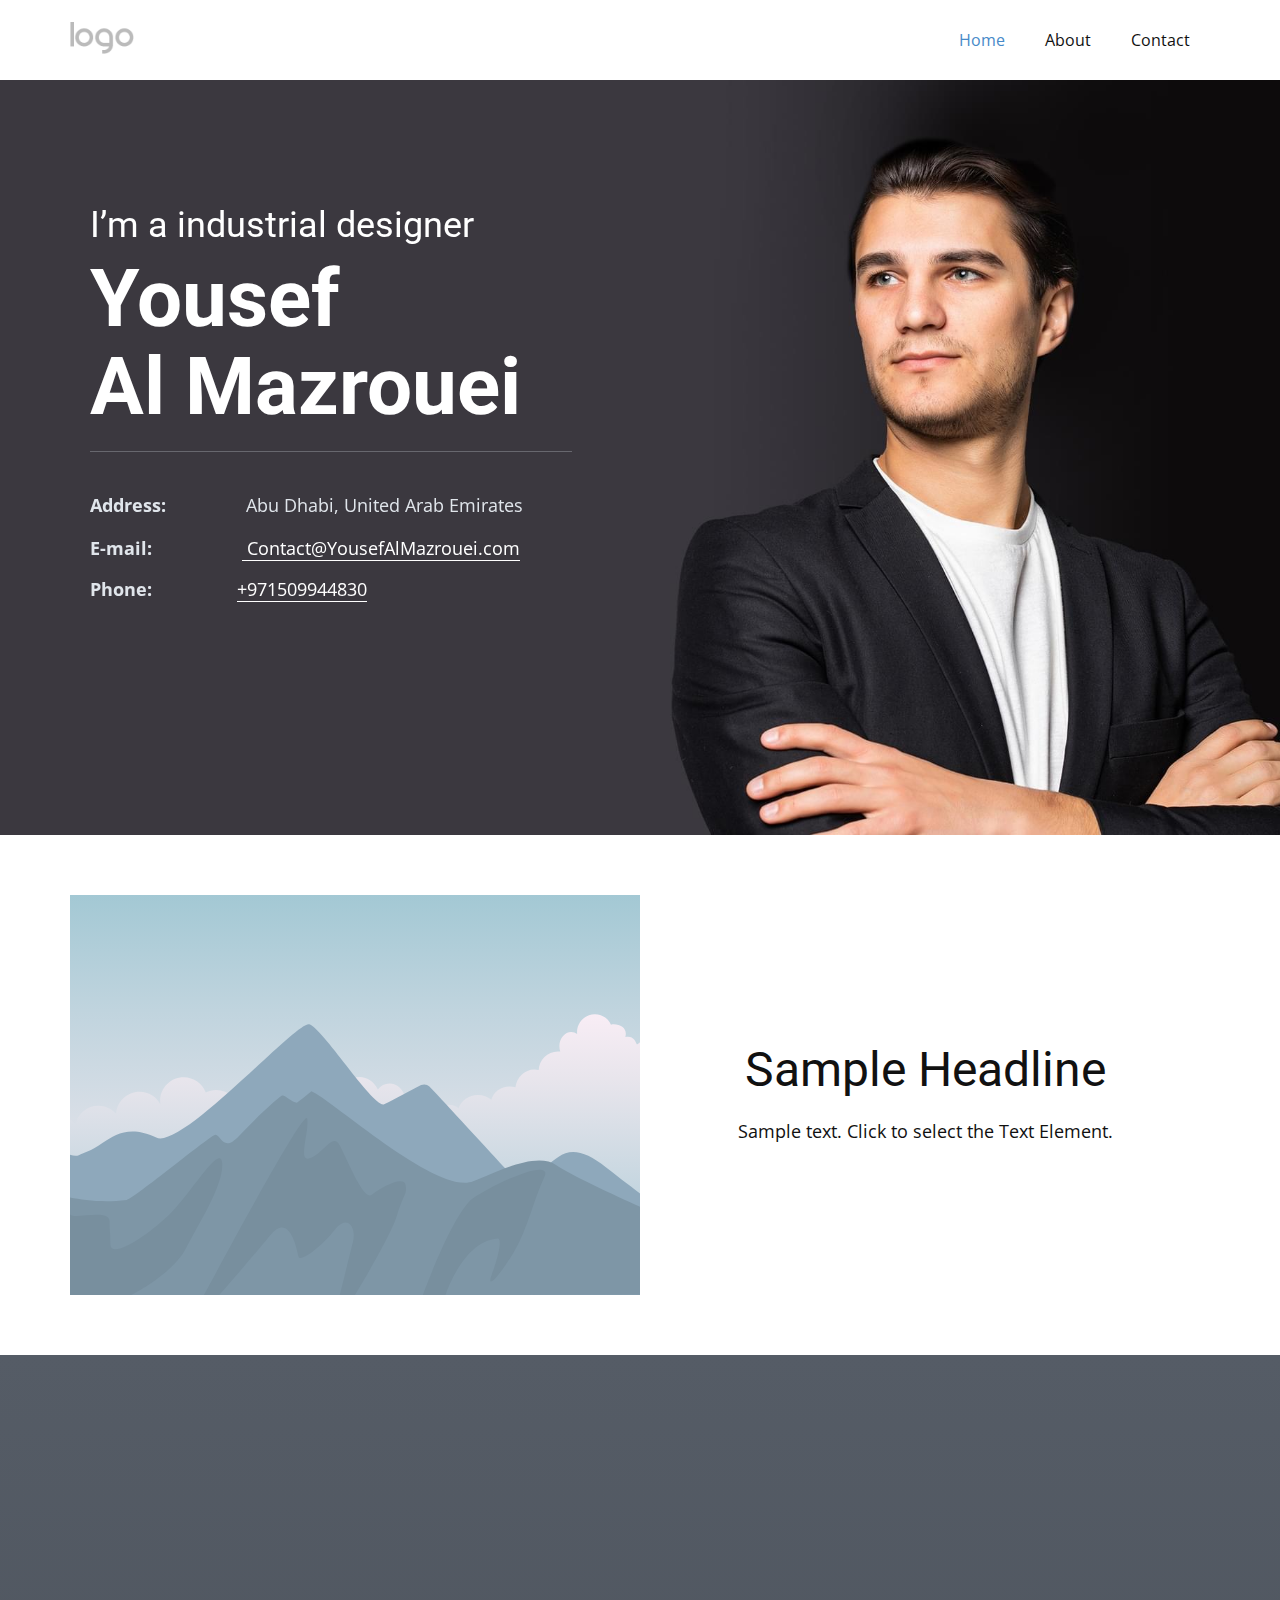
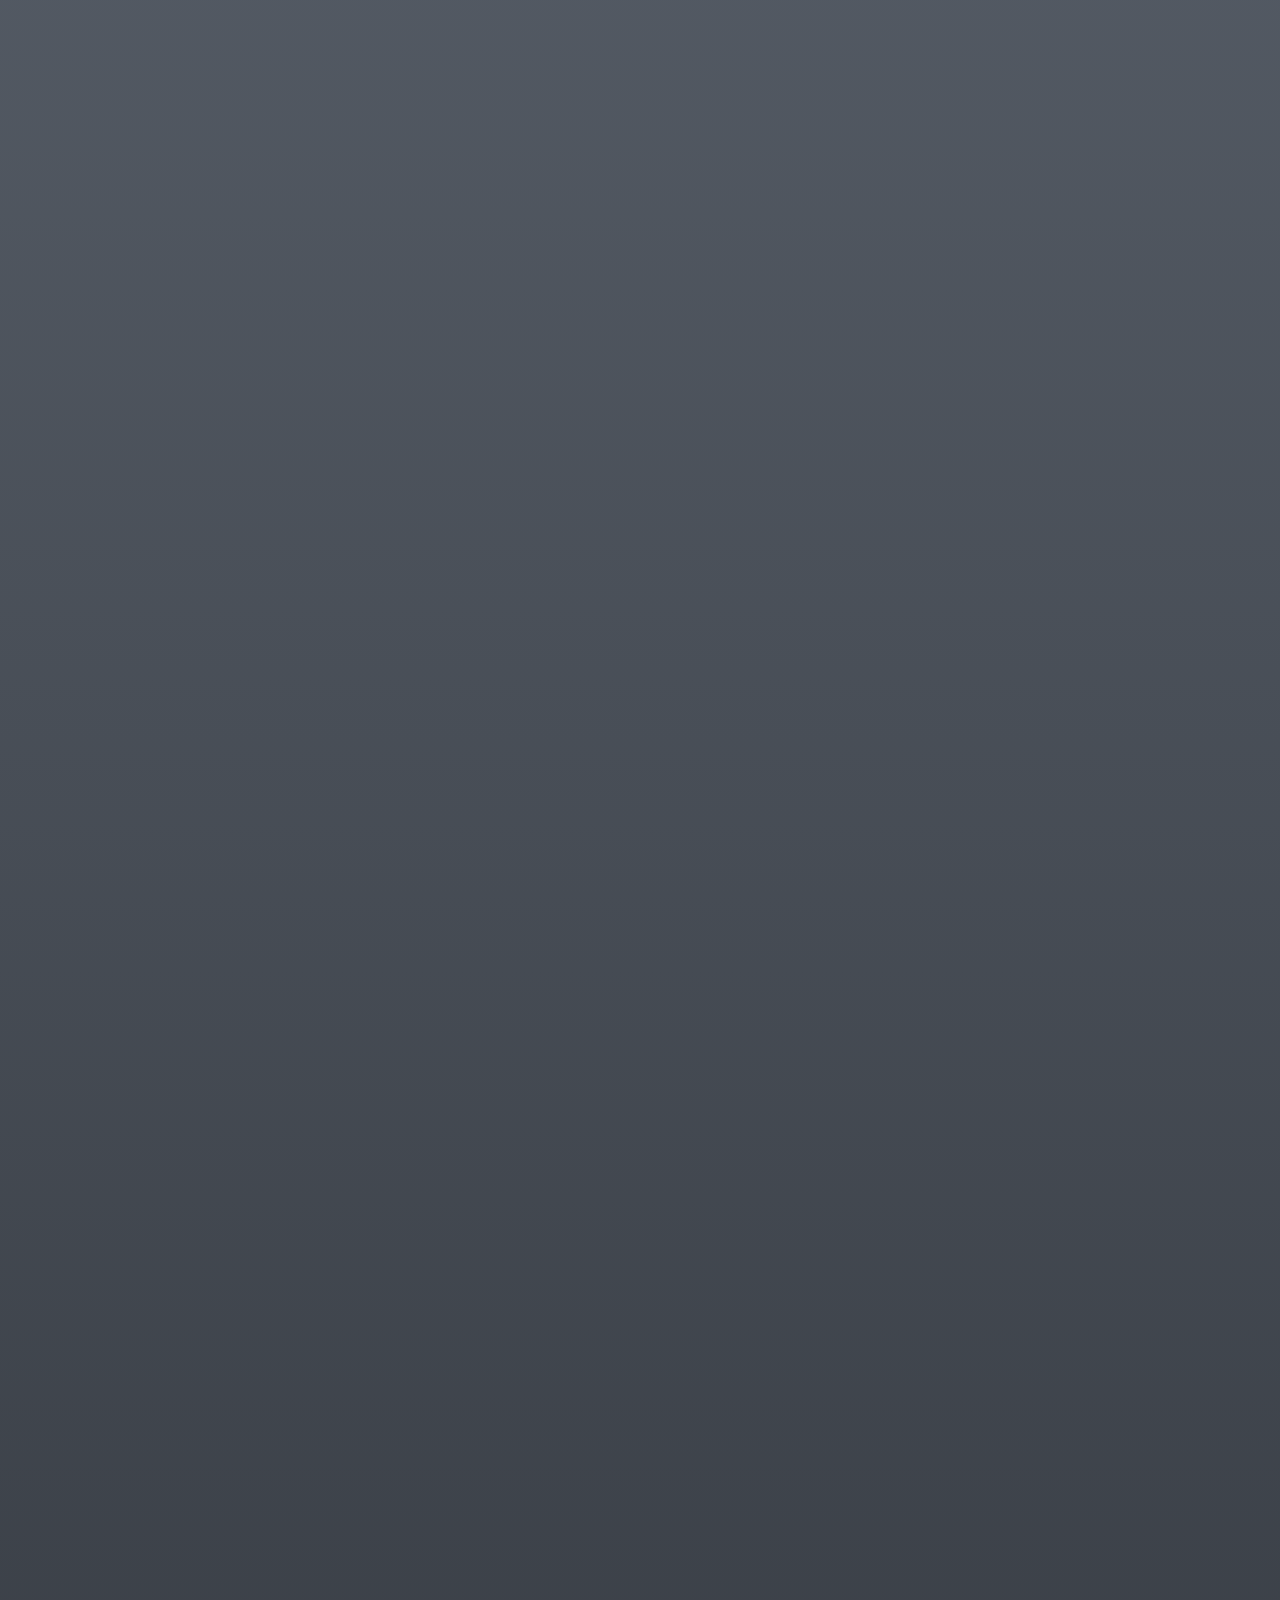
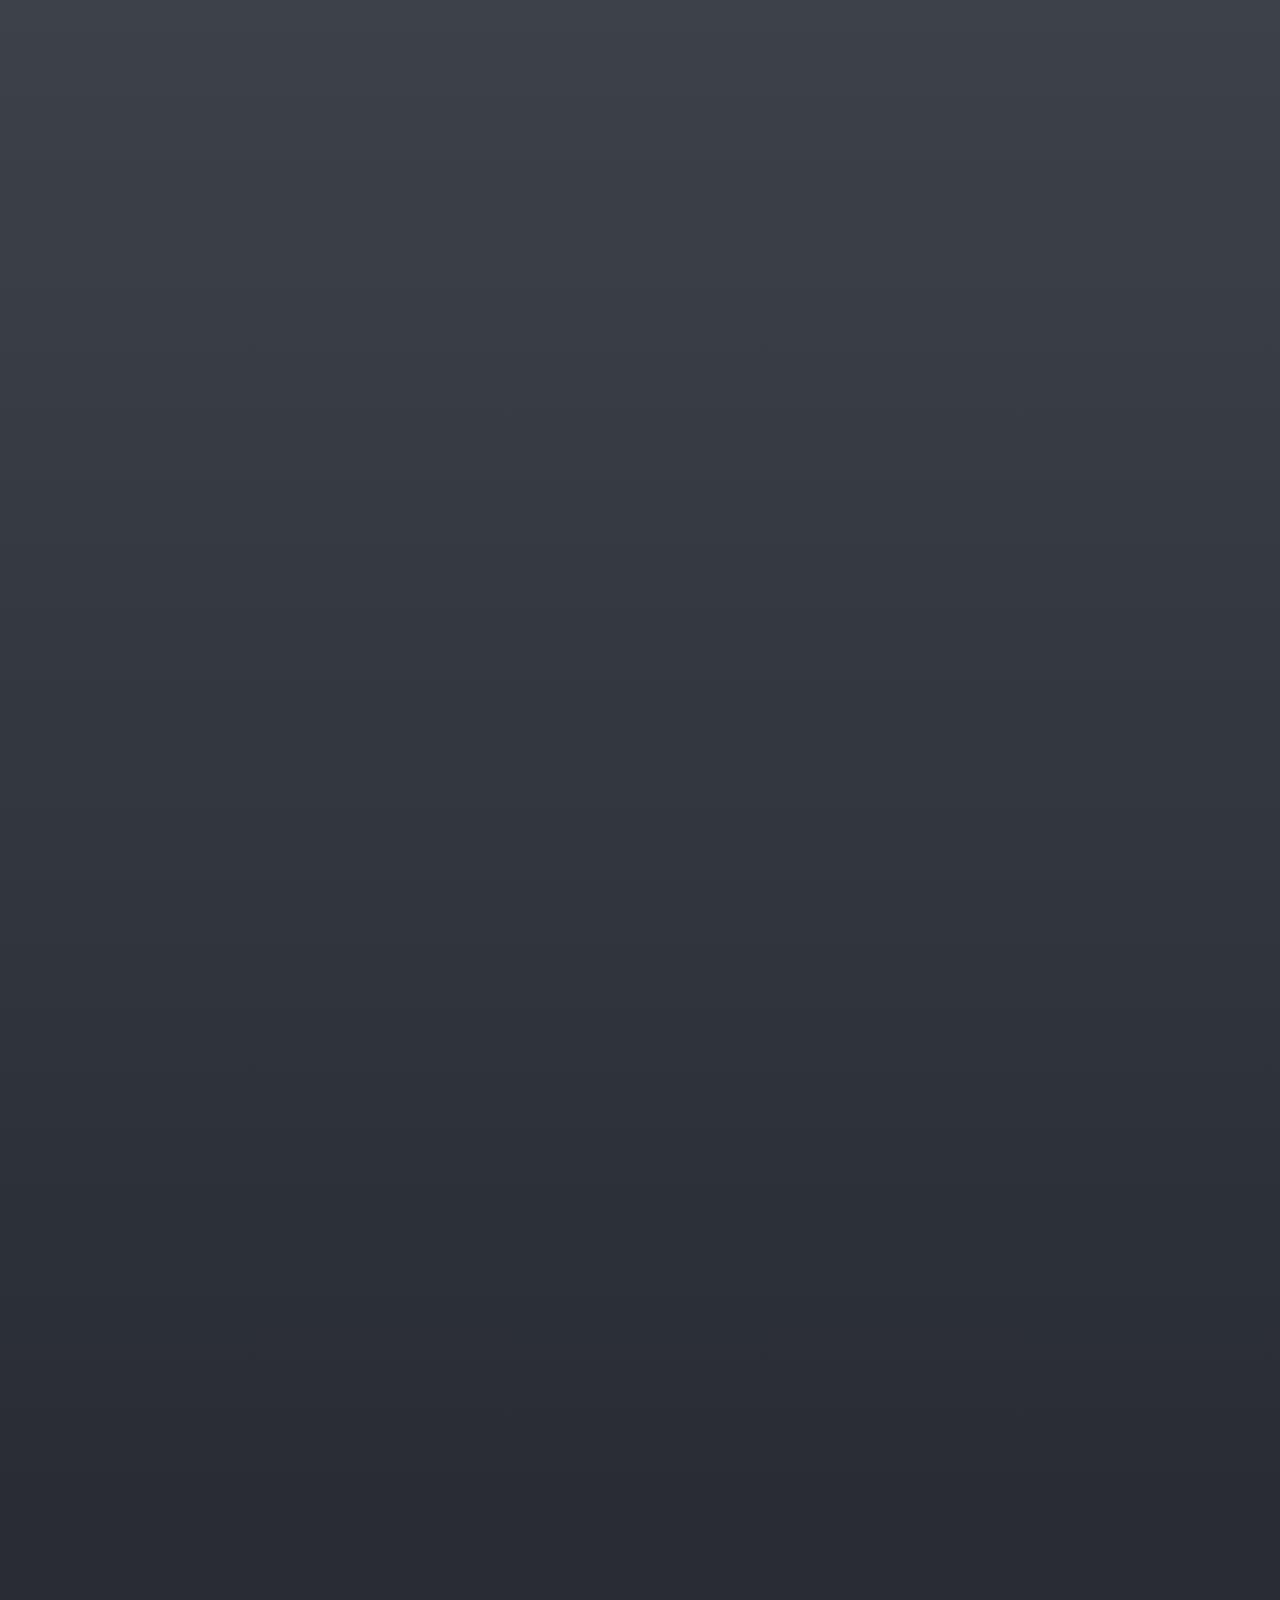
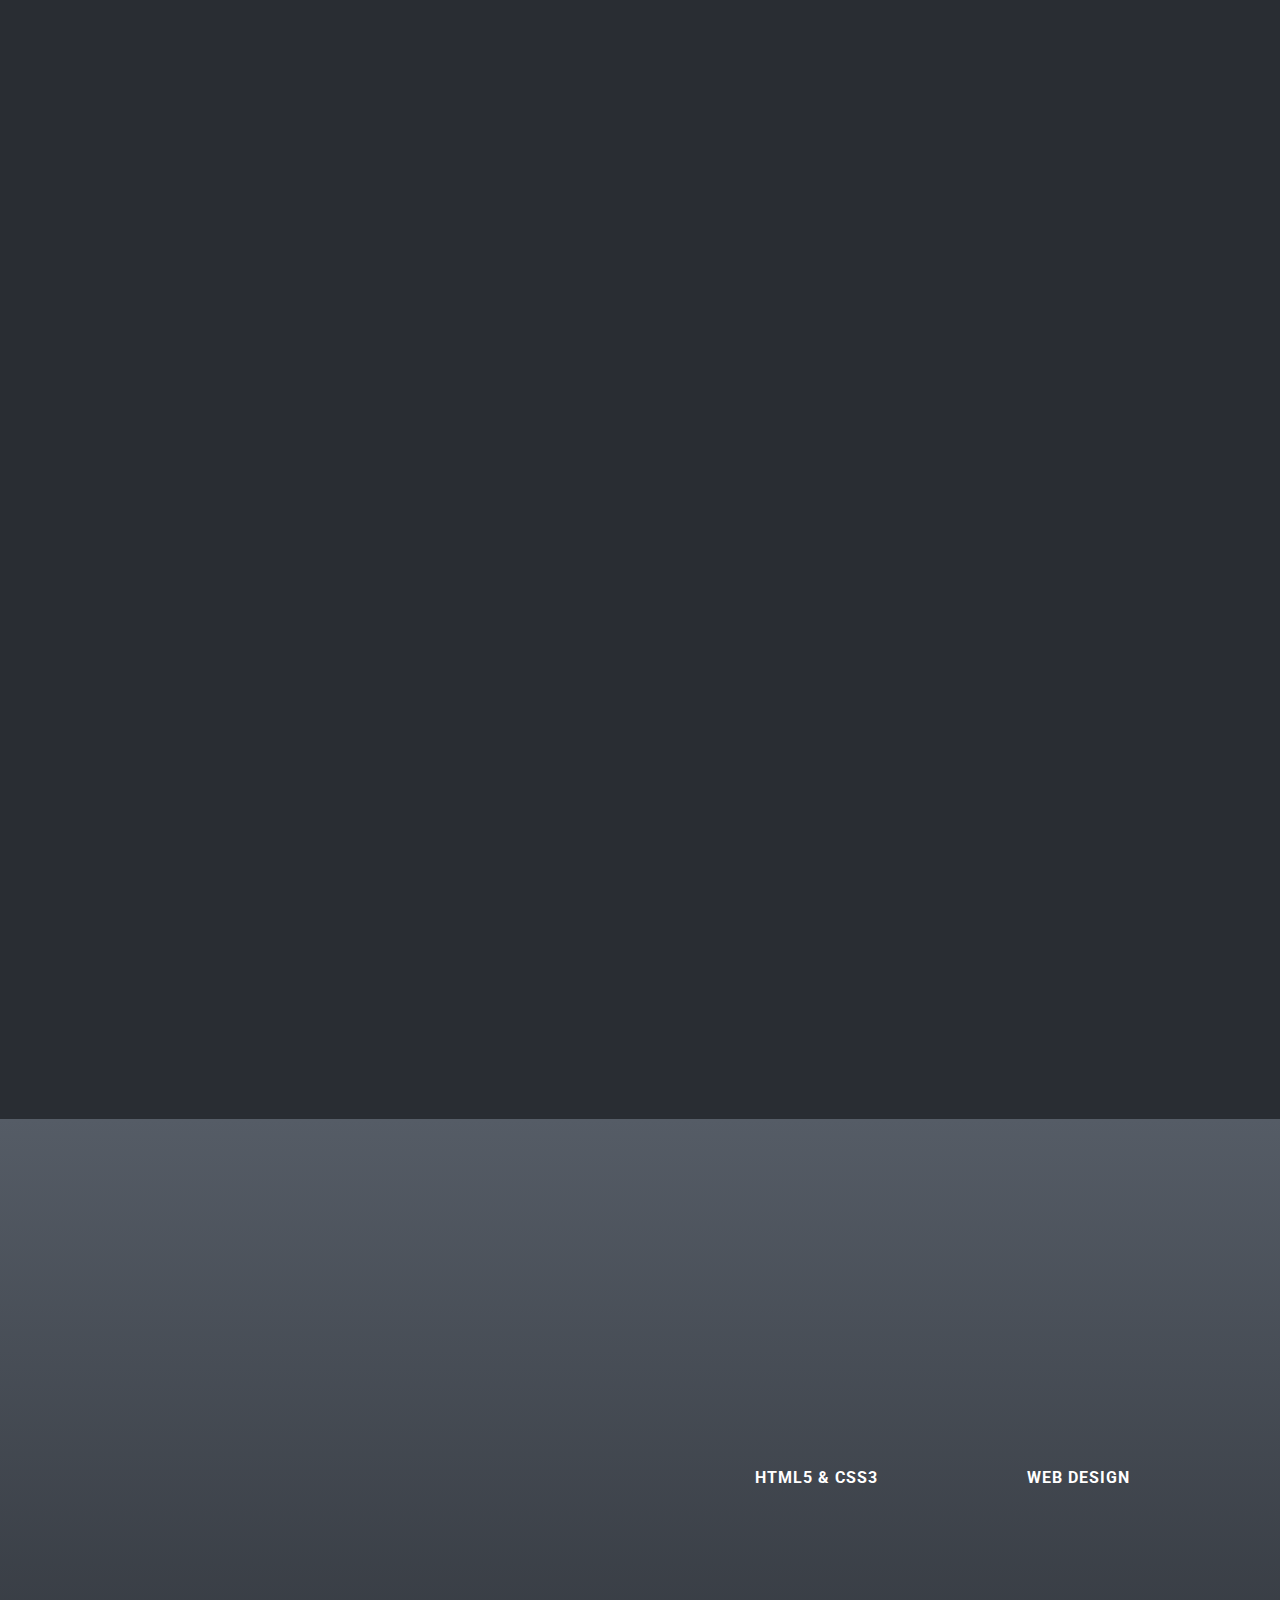
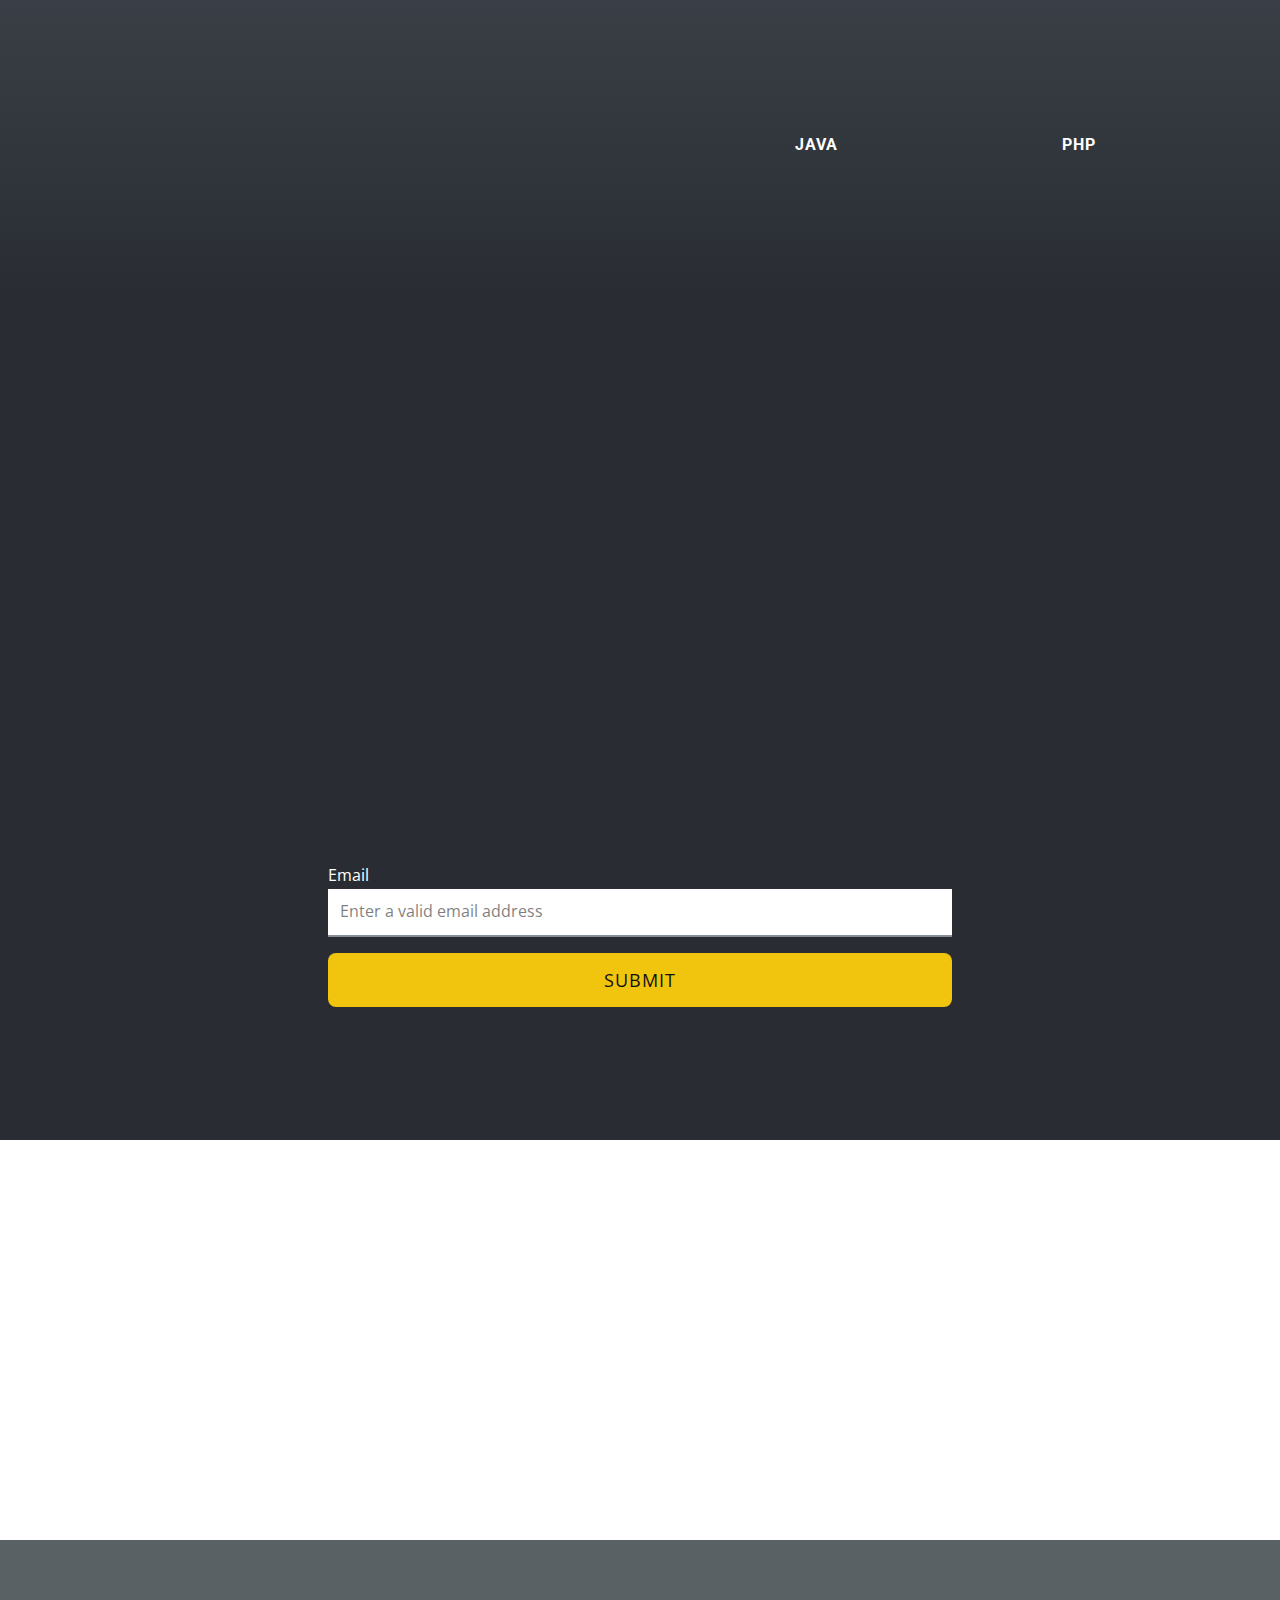
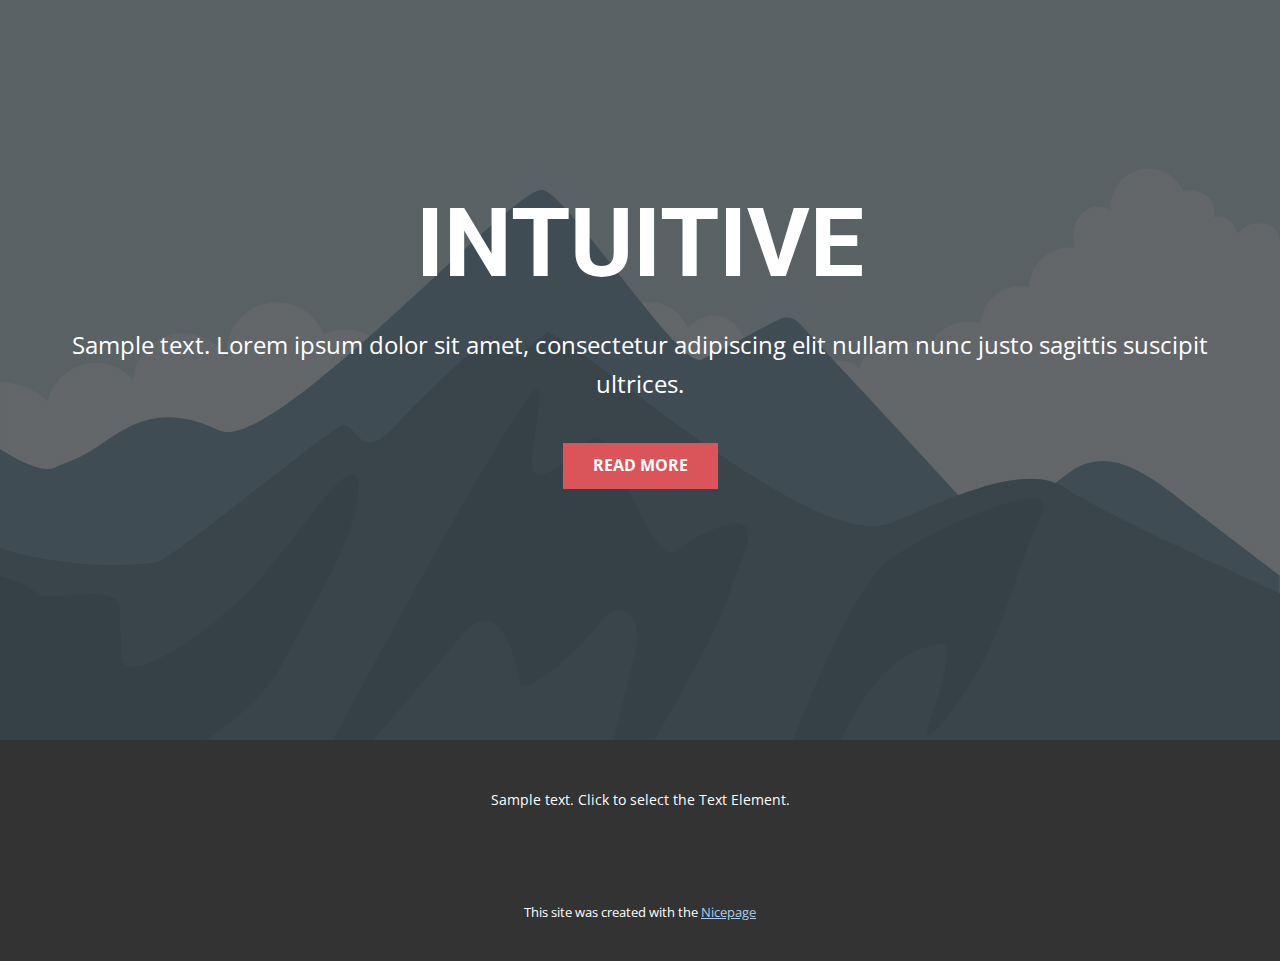
==== index.html @ 91aebddf "first commit" ====
<!DOCTYPE html>
<html style="font-size: 16px;" lang="en"><head>
    <meta name="viewport" content="width=device-width, initial-scale=1.0">
    <meta charset="utf-8">
    <meta name="keywords" content="Yousef&nbsp;Al Mazrouei, Experiences, ​Portfolio, ​Build your website
in record time, INTUITIVE">
    <meta name="description" content="">
    <title>Home</title>
    <link rel="stylesheet" href="nicepage.css" media="screen">
<link rel="stylesheet" href="index.css" media="screen">
    <script class="u-script" type="text/javascript" src="jquery.js" defer=""></script>
    <script class="u-script" type="text/javascript" src="nicepage.js" defer=""></script>
    <meta name="generator" content="Nicepage 6.21.3, nicepage.com">
    <meta name="referrer" content="origin">
    <link id="u-theme-google-font" rel="stylesheet" href="https://fonts.googleapis.com/css?family=Roboto:100,100i,300,300i,400,400i,500,500i,700,700i,900,900i|Open+Sans:300,300i,400,400i,500,500i,600,600i,700,700i,800,800i">
    <link id="u-page-google-font" rel="stylesheet" href="https://fonts.googleapis.com/css?family=Open+Sans:300,300i,400,400i,500,500i,600,600i,700,700i,800,800i|Poppins:100,100i,200,200i,300,300i,400,400i,500,500i,600,600i,700,700i,800,800i,900,900i">
    
    
    
    
    
    
    
    
    
    
    <script type="application/ld+json">{
		"@context": "http://schema.org",
		"@type": "Organization",
		"name": "",
		"logo": "images/default-logo.png"
}</script>
    <meta name="theme-color" content="#478ac9">
    <meta property="og:title" content="Home">
    <meta property="og:type" content="website">
  <meta data-intl-tel-input-cdn-path="intlTelInput/"></head>
  <body data-home-page="Home.html" data-home-page-title="Home" data-path-to-root="./" data-include-products="false" class="u-body u-xl-mode" data-lang="en"><header class="u-clearfix u-header u-header" id="sec-e397"><div class="u-clearfix u-sheet u-valign-middle u-sheet-1">
        <a href="#" class="u-image u-logo u-image-1">
          <img src="images/default-logo.png" class="u-logo-image u-logo-image-1">
        </a>
        <nav class="u-menu u-menu-dropdown u-offcanvas u-menu-1">
          <div class="menu-collapse" style="font-size: 1rem; letter-spacing: 0px;">
            <a class="u-button-style u-custom-left-right-menu-spacing u-custom-padding-bottom u-custom-top-bottom-menu-spacing u-hamburger-link u-nav-link u-text-active-palette-1-base u-text-hover-palette-2-base" href="#">
              <svg class="u-svg-link" viewBox="0 0 24 24"><use xlink:href="#menu-hamburger"></use></svg>
              <svg class="u-svg-content" version="1.1" id="menu-hamburger" viewBox="0 0 16 16" x="0px" y="0px" xmlns:xlink="http://www.w3.org/1999/xlink" xmlns="http://www.w3.org/2000/svg"><g><rect y="1" width="16" height="2"></rect><rect y="7" width="16" height="2"></rect><rect y="13" width="16" height="2"></rect>
</g></svg>
            </a>
          </div>
          <div class="u-nav-container">
            <ul class="u-nav u-unstyled u-nav-1"><li class="u-nav-item"><a class="u-button-style u-nav-link u-text-active-palette-1-base u-text-hover-palette-2-base" href="./" style="padding: 10px 20px;">Home</a>
</li><li class="u-nav-item"><a class="u-button-style u-nav-link u-text-active-palette-1-base u-text-hover-palette-2-base" href="About.html" style="padding: 10px 20px;">About</a>
</li><li class="u-nav-item"><a class="u-button-style u-nav-link u-text-active-palette-1-base u-text-hover-palette-2-base" href="Contact.html" style="padding: 10px 20px;">Contact</a>
</li></ul>
          </div>
          <div class="u-nav-container-collapse">
            <div class="u-black u-container-style u-inner-container-layout u-opacity u-opacity-95 u-sidenav">
              <div class="u-inner-container-layout u-sidenav-overflow">
                <div class="u-menu-close"></div>
                <ul class="u-align-center u-nav u-popupmenu-items u-unstyled u-nav-2"><li class="u-nav-item"><a class="u-button-style u-nav-link" href="./">Home</a>
</li><li class="u-nav-item"><a class="u-button-style u-nav-link" href="About.html">About</a>
</li><li class="u-nav-item"><a class="u-button-style u-nav-link" href="Contact.html">Contact</a>
</li></ul>
              </div>
            </div>
            <div class="u-black u-menu-overlay u-opacity u-opacity-70"></div>
          </div>
        </nav>
      </div></header>
    <section class="u-clearfix u-image u-section-1" id="carousel_1238" data-image-width="1980" data-image-height="1320">
      <div class="data-layout-selected u-clearfix u-layout-wrap u-layout-wrap-1">
        <div class="u-gutter-0 u-layout" style="">
          <div class="u-layout-row" style="">
            <div class="u-align-left u-container-align-left u-container-style u-layout-cell u-size-27-lg u-size-27-xl u-size-60-md u-size-60-sm u-size-60-xs u-layout-cell-1" data-animation-name="customAnimationIn" data-animation-duration="1500" data-animation-delay="0">
              <div class="u-container-layout u-container-layout-1">
                <h3 class="u-align-left u-text u-text-body-alt-color u-text-1"> I’m a industrial designer</h3>
                <h2 class="u-align-left u-text u-text-body-alt-color u-text-2" data-animation-name="customAnimationIn" data-animation-duration="1250" data-animation-delay="750">Yousef&nbsp;<br>Al Mazrouei
                </h2>
                <div class="u-align-left u-border-1 u-border-palette-5-light-1 u-line u-line-horizontal u-opacity u-opacity-30 u-line-1"></div>
                <p class="u-align-left u-text u-text-palette-5-light-2 u-text-3">Address:&nbsp; &nbsp; &nbsp; &nbsp; &nbsp; &nbsp; &nbsp;&nbsp;<span style="font-weight: 400;">
                    <span style="font-weight: 700;">&nbsp;</span>Abu Dhabi, United Arab Emirates
                  </span>
                  <br>E-mail:&nbsp; &nbsp; &nbsp; &nbsp; &nbsp; &nbsp; &nbsp; &nbsp; &nbsp;<span style="font-weight: 400;">
                    <a href="#" class="u-active-none u-border-1 u-border-active-palette-5-light-2 u-border-hover-palette-5-light-2 u-border-no-left u-border-no-right u-border-no-top u-border-white u-bottom-left-radius-0 u-bottom-right-radius-0 u-btn u-button-link u-button-style u-hover-none u-none u-radius-0 u-text-active-palette-5-light-2 u-text-body-alt-color u-text-hover-palette-5-light-2 u-top-left-radius-0 u-top-right-radius-0 u-btn-1">&nbsp;Contact@YousefAlMazrouei.com</a>
                  </span>
                  <span style="font-size: 1.25rem;"></span>
                  <br>Phone:&nbsp; &nbsp; &nbsp; &nbsp; &nbsp; &nbsp; &nbsp;<span style="font-weight: 400;">&nbsp; &nbsp; <a href="#" class="u-active-none u-border-1 u-border-active-palette-5-light-2 u-border-hover-palette-5-light-2 u-border-no-left u-border-no-right u-border-no-top u-border-white u-btn u-button-link u-button-style u-hover-none u-none u-text-active-palette-5-light-2 u-text-body-alt-color u-text-hover-palette-5-light-2 u-btn-2" data-animation-name="" data-animation-duration="0" data-animation-delay="0" data-animation-direction="">+971509944830</a>
                  </span>
                </p>
              </div>
            </div>
            <div class="u-container-align-center u-container-style u-image u-layout-cell u-size-33-lg u-size-33-xl u-size-60-md u-size-60-sm u-size-60-xs u-image-1" data-image-width="1349" data-image-height="1080" data-animation-name="customAnimationIn" data-animation-duration="1500" data-animation-delay="0">
              <div class="u-container-layout u-container-layout-2"></div>
            </div>
          </div>
        </div>
      </div>
    </section>
    <section class="u-clearfix u-section-2" id="sec-8ef5">
      <div class="u-clearfix u-sheet u-sheet-1">
        <div class="data-layout-selected u-clearfix u-expanded-width u-layout-wrap u-layout-wrap-1">
          <div class="u-layout">
            <div class="u-layout-row">
              <div class="u-container-style u-image u-layout-cell u-size-30 u-image-1" data-image-width="400" data-image-height="265">
                <div class="u-container-layout u-container-layout-1"></div>
              </div>
              <div class="u-container-align-center u-container-style u-layout-cell u-size-30 u-layout-cell-2">
                <div class="u-container-layout u-valign-middle u-container-layout-2">
                  <h2 class="u-align-center u-text u-text-default u-text-1">Sample Headline</h2>
                  <p class="u-align-center u-text u-text-default u-text-2">Sample text. Click to select the Text Element.</p>
                </div>
              </div>
            </div>
          </div>
        </div>
      </div>
    </section>
    <section class="u-align-center-lg u-align-center-md u-align-center-xl u-align-left-sm u-align-left-xs u-clearfix u-gradient u-section-3" id="carousel_a86c">
      <div class="u-clearfix u-sheet u-sheet-1">
        <h2 class="u-text u-text-body-alt-color u-text-1" data-animation-name="customAnimationIn" data-animation-duration="1500" data-animation-delay="0">Experiences</h2>
        <p class="u-custom-font u-text u-text-palette-5-light-2 u-text-2" data-animation-name="customAnimationIn" data-animation-duration="1500" data-animation-delay="500">Nunc sed blandit libero volutpat sed cras. Risus quis varius quam quisque id. Semper auctor neque vitae tempus quam pellentesque. </p>
        <div class="u-list u-list-1">
          <div class="u-repeater u-repeater-1">
            <div class="u-align-left u-container-style u-list-item u-repeater-item">
              <div class="u-container-layout u-similar-container u-container-layout-1">
                <div class="u-border-2 u-border-white u-expanded-width u-line u-line-horizontal u-line-1" data-animation-name="customAnimationIn" data-animation-duration="1500" data-animation-delay="250"></div>
                <p class="u-custom-font u-text u-text-palette-5-light-2 u-text-3" data-animation-name="customAnimationIn" data-animation-duration="1750">July, 2014 – August, 2014</p>
                <div class="u-container-style u-expanded-width-sm u-expanded-width-xs u-group u-shape-rectangle u-group-1" data-animation-name="customAnimationIn" data-animation-duration="1500" data-animation-delay="750">
                  <div class="u-container-layout u-container-layout-2">
                    <h5 class="u-custom-font u-text u-text-default u-text-palette-3-base u-text-4"> Sales Associate Internship</h5>
                    <h5 class="u-text u-text-body-alt-color u-text-5"> Abu Dhabi Centre for Technical and Vocational Education and Training (ACTVET) - Young Emiratis Start to Work Program<br>AlShaya Group - FootLocker<br>
                    </h5>
                    <ul class="u-custom-font u-text u-text-body-alt-color u-text-6">
                      <li> Cashier</li>
                      <li> Responsible for store organization and cleanliness</li>
                      <li> Stock Take</li>
                      <li> Responsible for foreign currency exchanges</li>
                      <li> Adapting selling techniques and style to suit specific audiances</li>
                      <li> Responding and assisting customers professionally</li>
                      <li> Ability to work under pressure</li>
                    </ul>
                  </div>
                </div>
              </div>
            </div>
            <div class="u-align-left u-container-style u-list-item u-repeater-item">
              <div class="u-container-layout u-similar-container u-container-layout-3">
                <div class="u-border-2 u-border-white u-expanded-width u-line u-line-horizontal u-line-2" data-animation-name="customAnimationIn" data-animation-duration="1500" data-animation-delay="250"></div>
                <p class="u-custom-font u-text u-text-palette-5-light-2 u-text-7" data-animation-name="customAnimationIn" data-animation-duration="1750">January, 2016 – February, 2016<br>
                  <br>
                </p>
                <div class="u-container-style u-expanded-width-sm u-expanded-width-xs u-group u-shape-rectangle u-group-2" data-animation-name="customAnimationIn" data-animation-duration="1500" data-animation-delay="750">
                  <div class="u-container-layout u-container-layout-4">
                    <h5 class="u-custom-font u-text u-text-default u-text-palette-3-base u-text-8"> Technician Internship</h5>
                    <h5 class="u-text u-text-body-alt-color u-text-9"> Elite Agro Group</h5>
                    <ul class="u-custom-font u-text u-text-body-alt-color u-text-10">
                      <li> Inspection and servicing of field vehicles, machines</li>
                      <li>Different types of welding including: MIG, TIG and Stick</li>
                      <li>Plasma cutting</li>
                      <li>Basic metal Fabrication</li>
                    </ul>
                  </div>
                </div>
              </div>
            </div>
            <div class="u-align-left u-container-style u-list-item u-repeater-item">
              <div class="u-container-layout u-similar-container u-container-layout-5">
                <div class="u-border-2 u-border-white u-expanded-width u-line u-line-horizontal u-line-3" data-animation-name="customAnimationIn" data-animation-duration="1500" data-animation-delay="250"></div>
                <p class="u-custom-font u-text u-text-palette-5-light-2 u-text-11" data-animation-name="customAnimationIn" data-animation-duration="1750">Jun, 2019 – December, 2020</p>
                <div class="u-container-style u-expanded-width-sm u-expanded-width-xs u-group u-shape-rectangle u-group-3" data-animation-name="customAnimationIn" data-animation-duration="1500" data-animation-delay="750">
                  <div class="u-container-layout u-container-layout-6">
                    <h5 class="u-custom-font u-text u-text-default u-text-palette-3-base u-text-12">Senior Developer</h5>
                    <h5 class="u-text u-text-body-alt-color u-text-13">Sample Headline</h5>
                    <ul class="u-custom-font u-text u-text-body-alt-color u-text-14">
                      <li>Etiam erat velit scelerisque in dictum non consectetur. Nisl purus in mollis nunc sed id semper. Cras fermentum odio eu feugiat pretium nibh ipsum. Tristique senectus et netus et malesuada fames. </li>
                    </ul>
                  </div>
                </div>
              </div>
            </div>
            <div class="u-align-left u-container-style u-list-item u-repeater-item">
              <div class="u-container-layout u-similar-container u-container-layout-7">
                <div class="u-border-2 u-border-white u-expanded-width u-line u-line-horizontal u-line-4" data-animation-name="customAnimationIn" data-animation-duration="1500" data-animation-delay="250"></div>
                <p class="u-custom-font u-text u-text-palette-5-light-2 u-text-15" data-animation-name="customAnimationIn" data-animation-duration="1750">Dec, 2020 – current</p>
                <div class="u-container-style u-expanded-width-sm u-expanded-width-xs u-group u-shape-rectangle u-group-4" data-animation-name="customAnimationIn" data-animation-duration="1500" data-animation-delay="750">
                  <div class="u-container-layout u-container-layout-8">
                    <h5 class="u-custom-font u-text u-text-default u-text-palette-3-base u-text-16">CEO</h5>
                    <h5 class="u-text u-text-body-alt-color u-text-17">Sample Headline</h5>
                    <ul class="u-custom-font u-text u-text-body-alt-color u-text-18">
                      <li>Etiam erat velit scelerisque in dictum non consectetur. Nisl purus in mollis nunc sed id semper. Cras fermentum odio eu feugiat pretium nibh ipsum. Tristique senectus et netus et malesuada fames. </li>
                    </ul>
                  </div>
                </div>
              </div>
            </div>
          </div>
        </div>
        <a href="mailto:hi@freedesigner.com" class="u-active-white u-border-none u-btn u-btn-round u-button-style u-hover-white u-palette-3-base u-radius-8 u-text-active-grey-80 u-text-body-alt-color u-text-hover-grey-80 u-btn-1" data-animation-name="customAnimationIn" data-animation-duration="1750" data-animation-delay="750">contact me </a>
      </div>
    </section>
    <section class="u-align-center u-clearfix u-container-align-center u-palette-5-dark-3 u-section-4" id="carousel_3886">
      <div class="u-clearfix u-sheet u-valign-middle u-sheet-1">
        <h2 class="u-align-center u-text u-text-1" data-animation-name="customAnimationIn" data-animation-duration="1500" data-animation-delay="750"> Portfolio</h2>
        <p class="u-align-center u-text u-text-2" data-animation-name="customAnimationIn" data-animation-duration="1250" data-animation-delay="750"> Quam quisque id diam vel quam elementum. Vestibulum lectus mauris ultrices eros in cursus turpis massa tincidunt. Pellentesque habitant morbi tristique senectus et netus. </p>
        <div class="u-expanded-width u-list u-list-1">
          <div class="u-repeater u-repeater-1">
            <div class="u-align-center u-container-align-center u-container-style u-list-item u-repeater-item u-white u-list-item-1" src="" data-animation-name="customAnimationIn" data-animation-duration="1750" data-animation-delay="500">
              <div class="u-container-layout u-similar-container u-container-layout-1">
                <img class="u-expanded-width u-image u-image-1" src="images/jhjh688.jpg" data-image-width="759" data-image-height="759">
                <h5 class="u-align-center u-text u-text-palette-5-dark-1 u-text-3" data-animation-name="customAnimationIn" data-animation-duration="1750" data-animation-delay="500">Website Design</h5>
              </div>
            </div>
            <div class="u-align-center u-container-align-center u-container-style u-list-item u-repeater-item u-white u-list-item-2" src="" data-animation-name="customAnimationIn" data-animation-duration="1750" data-animation-delay="500">
              <div class="u-container-layout u-similar-container u-container-layout-2">
                <img class="u-expanded-width u-image u-image-2" src="images/g4.jpg" data-image-width="759" data-image-height="759">
                <h5 class="u-align-center u-text u-text-palette-5-dark-1 u-text-4" data-animation-name="customAnimationIn" data-animation-duration="1750" data-animation-delay="500">Mobile Application</h5>
              </div>
            </div>
            <div class="u-align-center u-container-align-center u-container-style u-list-item u-repeater-item u-white u-list-item-3" src="" data-animation-name="customAnimationIn" data-animation-duration="1750" data-animation-delay="500">
              <div class="u-container-layout u-similar-container u-container-layout-3">
                <img class="u-expanded-width u-image u-image-3" src="images/gfgggggggggg.jpg" data-image-width="1000" data-image-height="914">
                <h5 class="u-align-center u-text u-text-palette-5-dark-1 u-text-5" data-animation-name="customAnimationIn" data-animation-duration="1750" data-animation-delay="500">Corporate Design</h5>
              </div>
            </div>
            <div class="u-align-center u-container-align-center u-container-style u-list-item u-repeater-item u-white u-list-item-4" src="" data-animation-name="customAnimationIn" data-animation-duration="1750" data-animation-delay="500">
              <div class="u-container-layout u-similar-container u-container-layout-4">
                <img class="u-expanded-width u-image u-image-4" src="images/fgfg.jpg" data-image-width="898" data-image-height="898">
                <h5 class="u-align-center u-text u-text-palette-5-dark-1 u-text-6" data-animation-name="customAnimationIn" data-animation-duration="1750" data-animation-delay="500">Mobile Application</h5>
              </div>
            </div>
            <div class="u-align-center u-container-align-center u-container-style u-list-item u-repeater-item u-white u-list-item-5" src="" data-animation-name="customAnimationIn" data-animation-duration="1750" data-animation-delay="500">
              <div class="u-container-layout u-similar-container u-container-layout-5">
                <img class="u-expanded-width u-image u-image-5" src="images/PSD_01.jpg" data-image-width="1355" data-image-height="1080">
                <h5 class="u-align-center u-text u-text-palette-5-dark-1 u-text-7" data-animation-name="customAnimationIn" data-animation-duration="1750" data-animation-delay="500"> Responsive Design</h5>
              </div>
            </div>
            <div class="u-align-center u-container-align-center u-container-style u-list-item u-repeater-item u-white u-list-item-6" src="" data-animation-name="customAnimationIn" data-animation-duration="1750" data-animation-delay="500">
              <div class="u-container-layout u-similar-container u-container-layout-6">
                <img class="u-expanded-width u-image u-image-6" src="images/fff.jpg" data-image-width="898" data-image-height="898">
                <h5 class="u-align-center u-text u-text-palette-5-dark-1 u-text-8" data-animation-name="customAnimationIn" data-animation-duration="1750" data-animation-delay="500"> Digital Product</h5>
              </div>
            </div>
          </div>
        </div>
        <p class="u-align-center u-text u-text-9" data-animation-name="customAnimationIn" data-animation-duration="1500" data-animation-delay="750">Images from <a href="https://www.freepik.com/" class="u-border-1 u-border-active-grey-10 u-border-hover-grey-10 u-border-no-left u-border-no-right u-border-no-top u-border-white u-btn u-button-link u-button-style u-none u-text-active-palette-5-light-2 u-text-body-alt-color u-text-hover-palette-5-light-2 u-btn-1" target="_blank">Freepik</a>
        </p>
      </div>
    </section>
    <section class="u-align-center u-clearfix u-container-align-center u-container-align-center-md u-container-align-center-sm u-container-align-center-xs u-gradient u-section-5" src="" id="carousel_d96b">
      <div class="u-clearfix u-sheet u-valign-middle u-sheet-1">
        <div class="u-container-align-center-md u-container-align-center-sm u-container-align-center-xs u-container-style u-expanded-width-md u-expanded-width-sm u-expanded-width-xs u-group u-shape-rectangle u-group-1">
          <div class="u-container-layout u-valign-middle u-container-layout-1">
            <h3 class="u-align-center-md u-align-center-sm u-align-center-xs u-align-left-lg u-align-left-xl u-text u-text-body-alt-color u-text-1" data-animation-name="customAnimationIn" data-animation-duration="1750" data-animation-delay="0"> About me</h3>
            <p class="u-align-center-md u-align-center-sm u-align-center-xs u-align-left-lg u-align-left-xl u-text u-text-body-alt-color u-text-2" data-animation-name="customAnimationIn" data-animation-duration="1500" data-animation-delay="500"> Duis aute irure dolor in reprehenderit in voluptate velit esse cillum dolore eu fugiat nulla pariatur. Excepteur sint occaecat cupidatat non proident, sunt in culpa qui officia deserunt mollit anim id est laborum.<br>
              <br>Dolor sed viverra ipsum nunc aliquet bibendum enim facilisis. Nunc lobortis mattis aliquam faucibus purus. Accumsan sit amet nulla facilisi morbi tempus iaculis urna. Urna nunc id cursus metus. Consectetur a erat nam at lectus urna duis convallis. Felis donec et odio pellentesque diam volutpat. Vestibulum morbi blandit cursus risus at ultrices mi.<br>
            </p>
            <a href="mailto:hi@freedesigner.com" class="u-active-white u-align-center-md u-align-center-sm u-align-center-xs u-align-left-lg u-align-left-xl u-border-none u-btn u-btn-round u-button-style u-hover-white u-palette-3-base u-radius-8 u-text-active-grey-80 u-text-body-alt-color u-text-hover-grey-80 u-btn-1" data-animation-name="customAnimationIn" data-animation-duration="1750" data-animation-delay="750">contact me </a>
          </div>
        </div>
        <div class="u-expanded-width-md u-expanded-width-sm u-expanded-width-xs u-list u-list-1">
          <div class="u-repeater u-repeater-1">
            <div class="u-align-center u-container-align-center u-container-style u-list-item u-repeater-item u-shape-rectangle">
              <div class="u-container-layout u-similar-container u-container-layout-2">
                <div class="u-container-align-center u-container-style u-group u-palette-3-base u-shape-circle u-group-2" data-animation-name="customAnimationIn" data-animation-duration="1500" data-animation-delay="500">
                  <div class="u-container-layout u-valign-middle">
                    <h3 class="u-align-center u-hover-feature u-text u-text-default u-text-3" data-animation-name="counter" data-animation-event="scroll" data-animation-duration="3000">97%</h3>
                  </div>
                </div>
                <h5 class="u-align-center u-text u-text-body-alt-color u-text-default u-text-4"> HTML5 &amp; CSS3</h5>
              </div>
            </div>
            <div class="u-align-center u-container-align-center u-container-style u-list-item u-repeater-item u-shape-rectangle">
              <div class="u-container-layout u-similar-container u-container-layout-4">
                <div class="u-container-align-center u-container-style u-group u-palette-3-base u-shape-circle u-group-3" data-animation-name="customAnimationIn" data-animation-duration="1500" data-animation-delay="500">
                  <div class="u-container-layout u-valign-middle">
                    <h3 class="u-align-center u-hover-feature u-text u-text-default u-text-5" data-animation-name="counter" data-animation-event="scroll" data-animation-duration="3000">75%</h3>
                  </div>
                </div>
                <h5 class="u-align-center u-text u-text-body-alt-color u-text-default u-text-6">Web design</h5>
              </div>
            </div>
            <div class="u-align-center u-container-align-center u-container-style u-list-item u-repeater-item u-shape-rectangle">
              <div class="u-container-layout u-similar-container u-container-layout-6">
                <div class="u-container-align-center u-container-style u-group u-palette-3-base u-shape-circle u-group-4" data-animation-name="customAnimationIn" data-animation-duration="1500" data-animation-delay="500">
                  <div class="u-container-layout u-valign-middle">
                    <h3 class="u-align-center u-hover-feature u-text u-text-default u-text-7" data-animation-name="counter" data-animation-event="scroll" data-animation-duration="3000">80%</h3>
                  </div>
                </div>
                <h5 class="u-align-center u-text u-text-body-alt-color u-text-default u-text-8">Java</h5>
              </div>
            </div>
            <div class="u-align-center u-container-align-center u-container-style u-list-item u-repeater-item u-shape-rectangle">
              <div class="u-container-layout u-similar-container u-container-layout-8">
                <div class="u-container-align-center u-container-style u-group u-palette-3-base u-shape-circle u-group-5" data-animation-name="customAnimationIn" data-animation-duration="1500" data-animation-delay="500">
                  <div class="u-container-layout u-valign-middle">
                    <h3 class="u-align-center u-hover-feature u-text u-text-default u-text-9" data-animation-name="counter" data-animation-event="scroll" data-animation-duration="3000">55%</h3>
                  </div>
                </div>
                <h5 class="u-align-center u-text u-text-body-alt-color u-text-default u-text-10">PHP</h5>
              </div>
            </div>
          </div>
        </div>
      </div>
      
      
      
      
    </section>
    <section class="u-align-center u-clearfix u-container-align-center u-palette-5-dark-3 u-section-6" src="" id="carousel_3235">
      <div class="u-clearfix u-sheet u-valign-middle u-sheet-1">
        <div class="u-border-10 u-border-palette-5-dark-2 u-expanded-width-xs u-image u-image-circle u-preserve-proportions u-image-1" data-image-width="310" data-image-height="310" data-animation-name="customAnimationIn" data-animation-duration="1500">
          <div class="u-preserve-proportions-child" style="padding-top: 100%;"></div>
        </div>
        <h2 class="u-align-center u-text u-text-1" data-animation-name="customAnimationIn" data-animation-duration="1500"> Build your website <br>in record time
        </h2>
        <p class="u-align-center u-large-text u-text u-text-font u-text-variant u-text-2" data-animation-name="customAnimationIn" data-animation-duration="1500" data-animation-delay="500">Sample text. Lorem ipsum dolor sit amet, consectetur adipiscing elit nullam nunc justo sagittis suscipit ultrices.</p>
        <div class="u-form u-form-1">
          <form action="https://forms.nicepagesrv.com/v2/form/process" class="u-clearfix u-form-spacing-15 u-form-vertical u-inner-form" source="email" style="">
            <div class="u-form-email u-form-group">
              <label for="email-7771" class="u-label">Email</label>
              <input type="email" placeholder="Enter a valid email address" id="email-7771" name="email" class="u-border-2 u-border-no-left u-border-no-right u-border-no-top u-border-palette-5-dark-1 u-input u-input-rectangle" required="">
            </div>
            <div class="u-form-group u-form-submit">
              <a href="#" class="u-active-palette-5-dark-2 u-border-none u-btn u-btn-round u-btn-submit u-button-style u-hover-palette-5-dark-2 u-palette-3-base u-radius-8 u-btn-1">Submit</a>
              <input type="submit" value="submit" class="u-form-control-hidden">
            </div>
            <div class="u-form-send-message u-form-send-success">Thank you! Your message has been sent.</div>
            <div class="u-form-send-error u-form-send-message">Unable to send your message. Please fix errors then try again.</div>
            <input type="hidden" value="" name="recaptchaResponse">
            <input type="hidden" name="formServices" value="da71b175-2a33-1def-0094-04f363297464">
          </form>
        </div>
        <p class="u-align-center u-text u-text-3" data-animation-name="customAnimationIn" data-animation-duration="1500" data-animation-delay="500">Image from <a href="https://www.freepik.com" class="u-border-1 u-border-active-grey-5 u-border-hover-grey-5 u-border-no-left u-border-no-right u-border-no-top u-border-palette-5-dark-2 u-bottom-left-radius-0 u-bottom-right-radius-0 u-btn u-button-link u-button-style u-none u-radius-0 u-text-body-alt-color u-top-left-radius-0 u-top-right-radius-0 u-btn-2" target="_blank">Freepik</a>
        </p>
      </div>
    </section>
    <section class="u-clearfix u-section-7" id="sec-6828">
      <div class="u-clearfix u-sheet u-sheet-1"></div>
    </section>
    <section class="u-align-center u-clearfix u-container-align-center u-image u-shading u-section-8" id="sec-b2fc">
      <div class="u-clearfix u-sheet u-valign-middle u-sheet-1">
        <h1 class="u-align-center u-text u-text-default u-title u-text-1">INTUITIVE</h1>
        <p class="u-align-center u-large-text u-text u-text-default u-text-variant u-text-2">Sample text. Lorem ipsum dolor sit amet, consectetur adipiscing elit nullam nunc justo sagittis suscipit ultrices.</p>
        <a href="#" class="u-align-center u-btn u-button-style u-palette-2-base u-btn-1">Read More</a>
      </div>
    </section>
    
    
    
    <footer class="u-align-center u-clearfix u-container-align-center u-footer u-grey-80 u-footer" id="sec-f53a"><div class="u-clearfix u-sheet u-sheet-1">
        <p class="u-small-text u-text u-text-variant u-text-1">Sample text. Click to select the Text Element.</p>
      </div></footer>
    <section class="u-backlink u-clearfix u-grey-80">
      <p class="u-text">
        <span>This site was created with the </span>
        <a class="u-link" href="https://nicepage.com/" target="_blank" rel="nofollow">
          <span>Nicepage</span>
        </a>
      </p>
    </section>
  
</body></html>
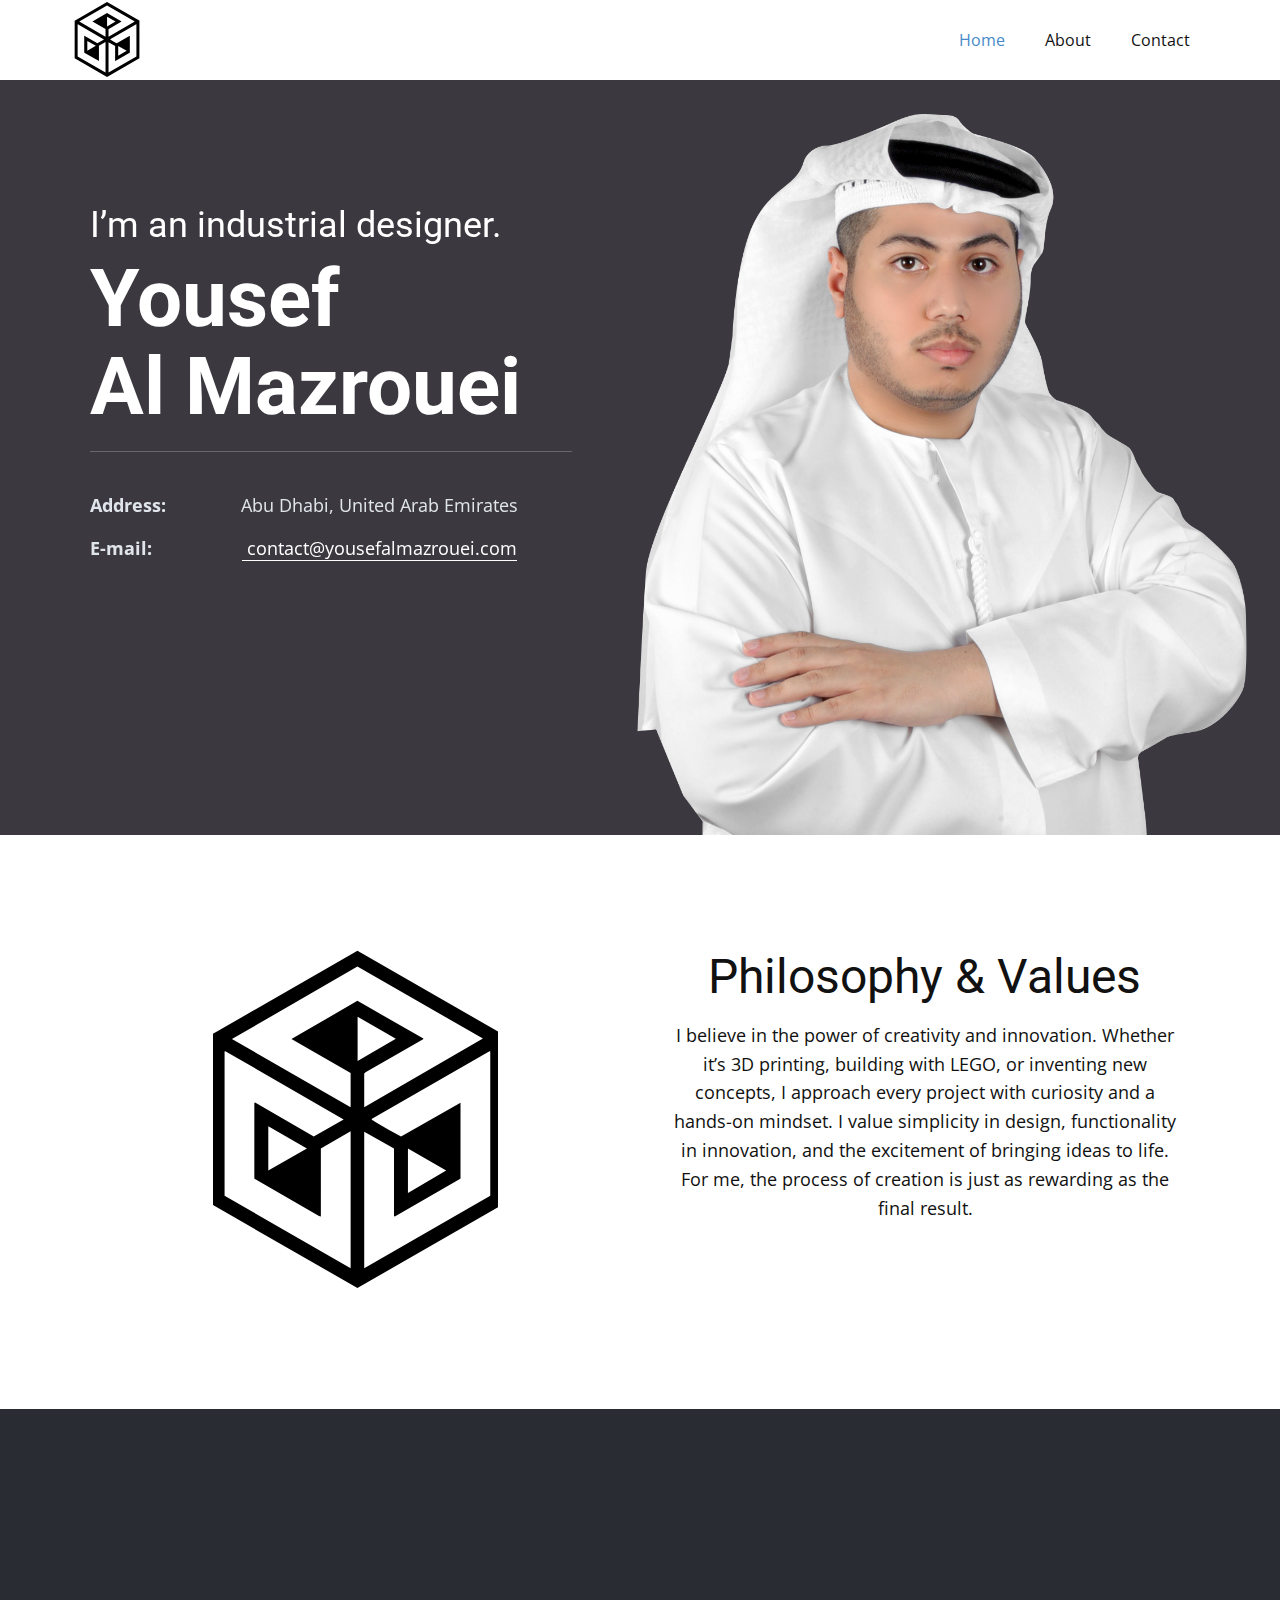
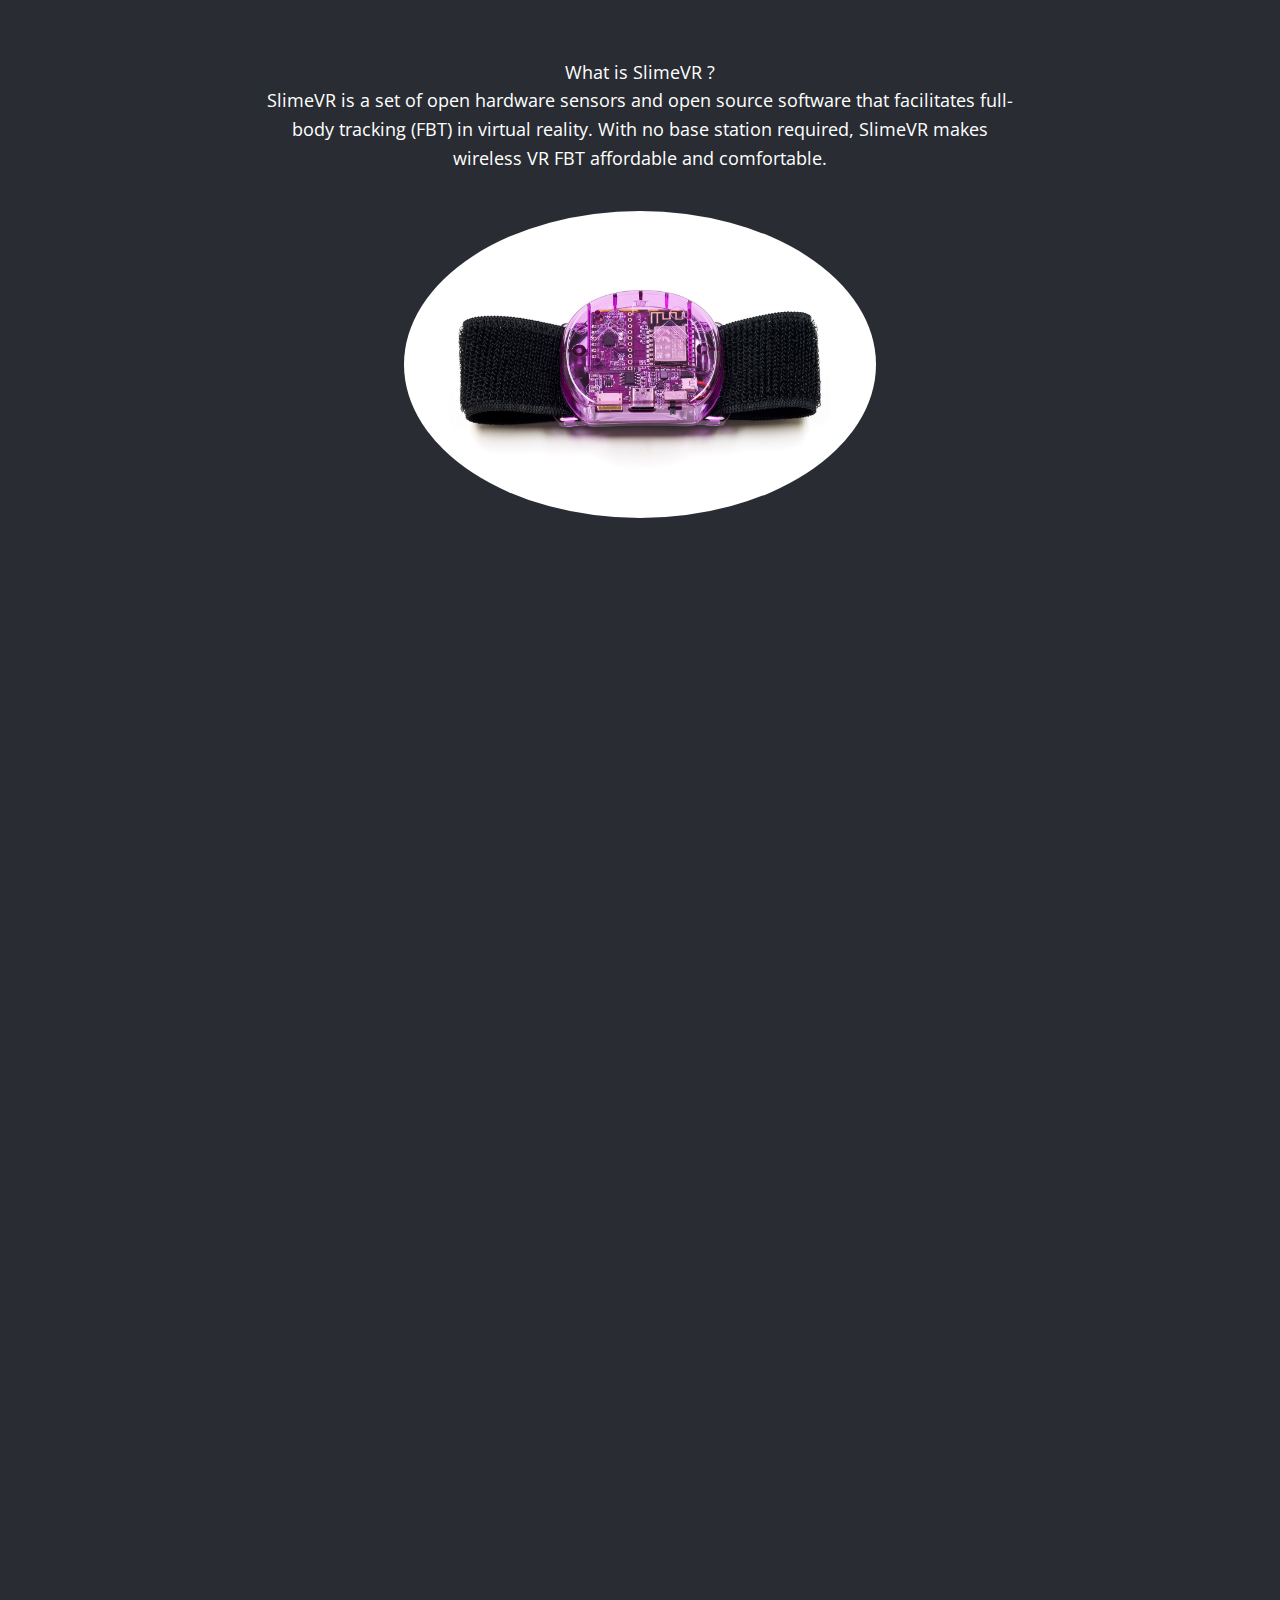
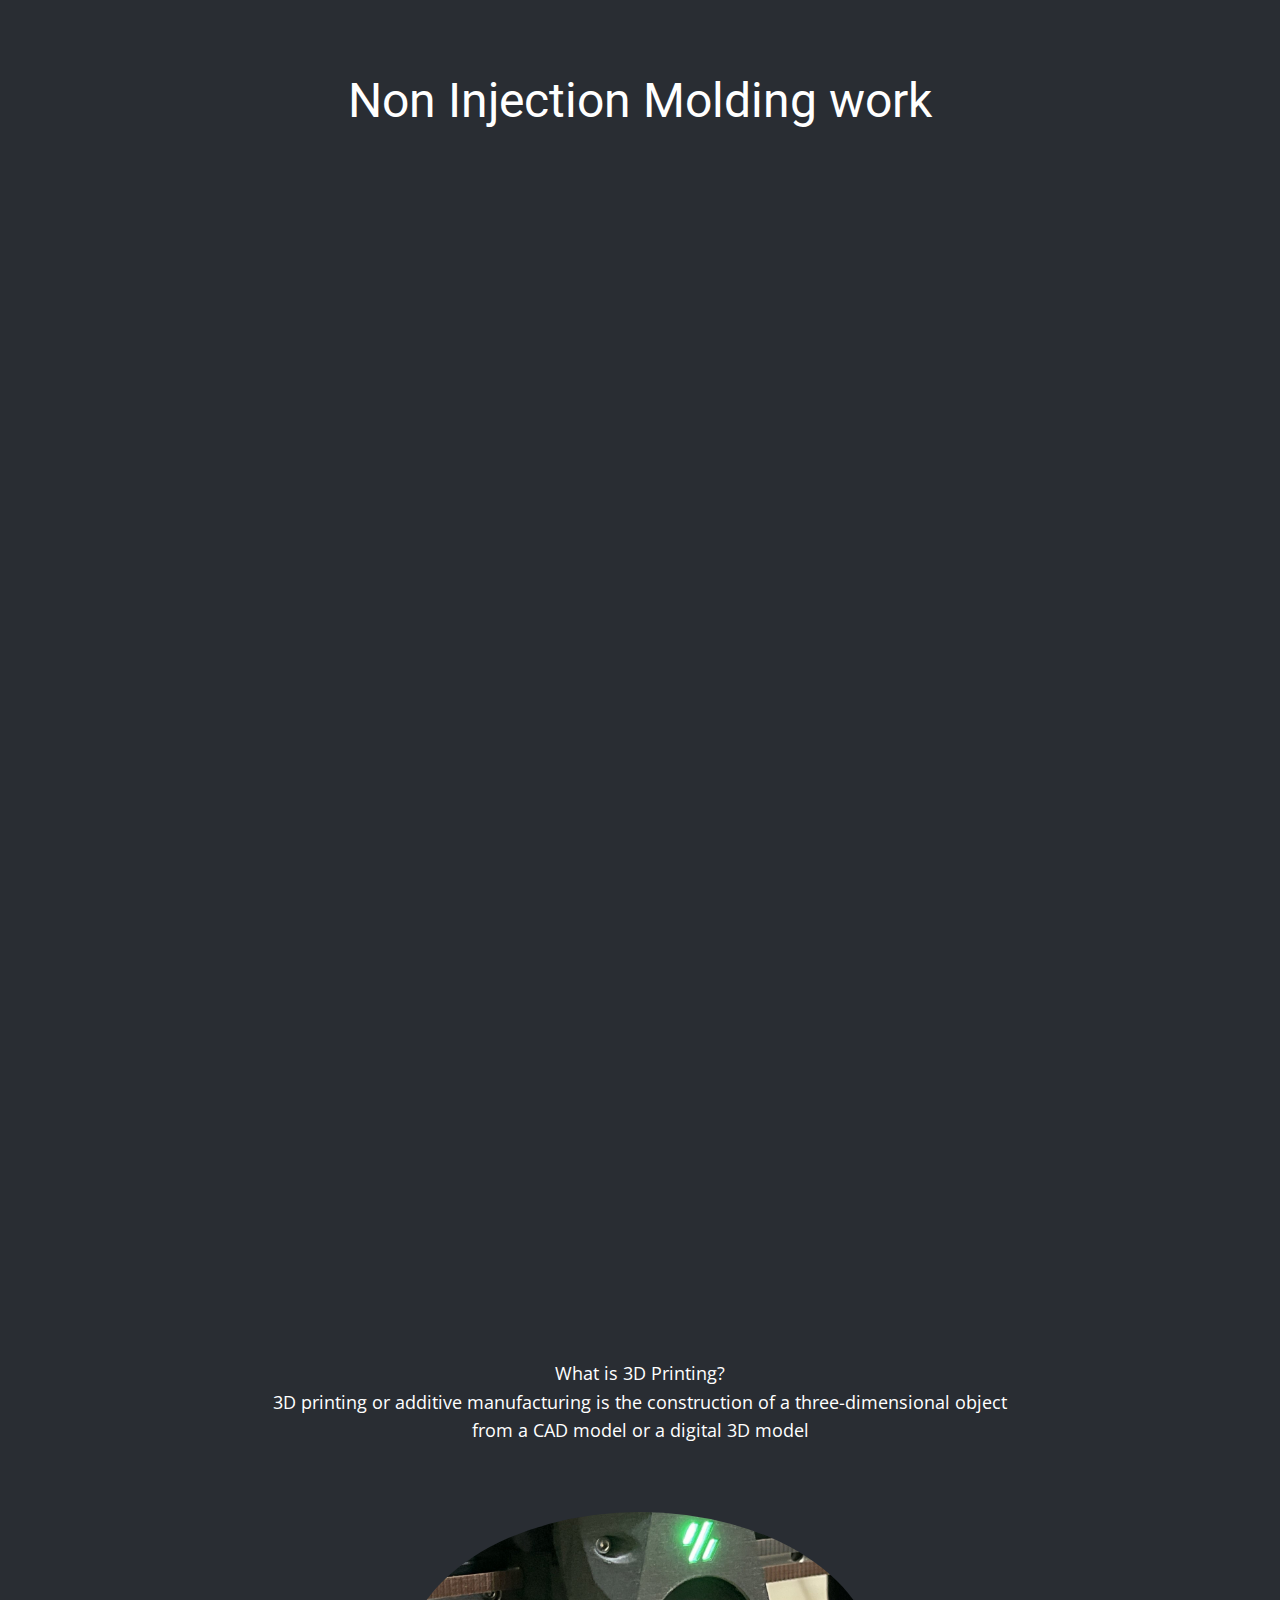
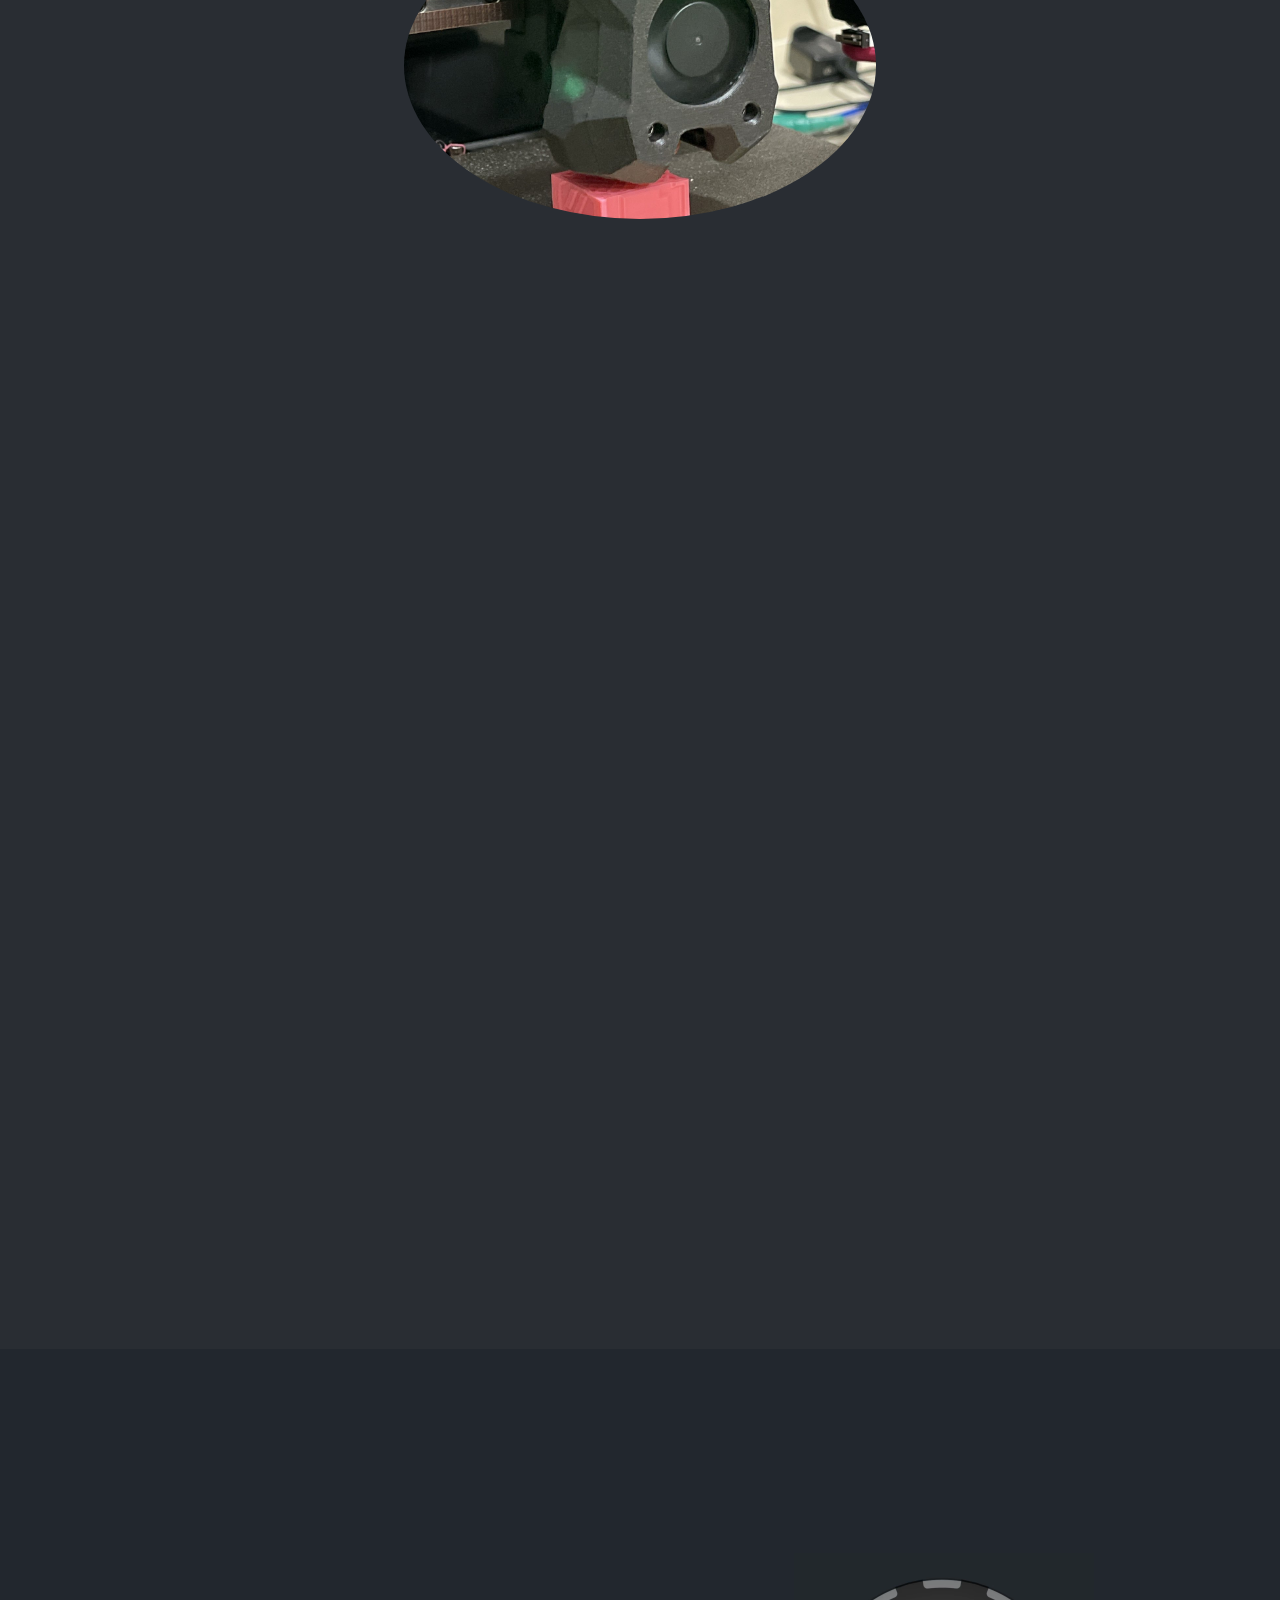
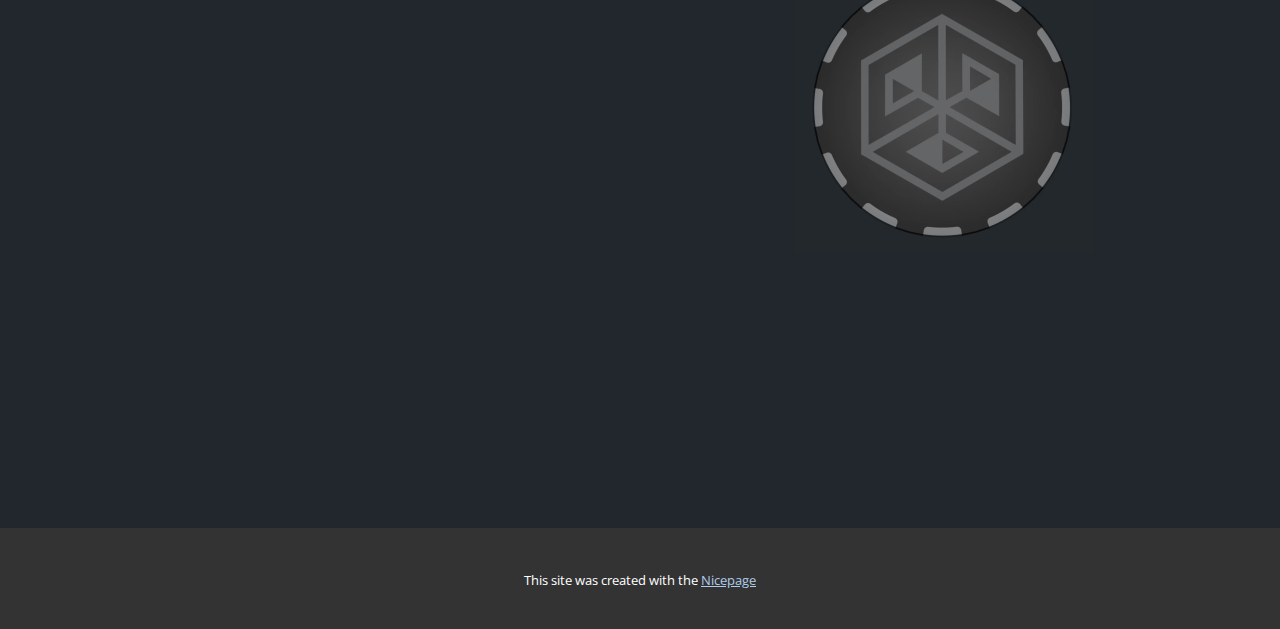
==== commit 0f7447a8: "second try" ====
--- a/index.html
+++ b/index.html
@@ -11,11 +11,7 @@
     <script class="u-script" type="text/javascript" src="jquery.js" defer=""></script>
     <script class="u-script" type="text/javascript" src="nicepage.js" defer=""></script>
     <meta name="generator" content="Nicepage 6.21.3, nicepage.com">
-    <meta name="referrer" content="origin">
     <link id="u-theme-google-font" rel="stylesheet" href="https://fonts.googleapis.com/css?family=Roboto:100,100i,300,300i,400,400i,500,500i,700,700i,900,900i|Open+Sans:300,300i,400,400i,500,500i,600,600i,700,700i,800,800i">
-    <link id="u-page-google-font" rel="stylesheet" href="https://fonts.googleapis.com/css?family=Open+Sans:300,300i,400,400i,500,500i,600,600i,700,700i,800,800i|Poppins:100,100i,200,200i,300,300i,400,400i,500,500i,600,600i,700,700i,800,800i,900,900i">
-    
-    
     
     
     
@@ -27,17 +23,13 @@
     <script type="application/ld+json">{
 		"@context": "http://schema.org",
 		"@type": "Organization",
-		"name": "",
-		"logo": "images/default-logo.png"
+		"name": ""
 }</script>
     <meta name="theme-color" content="#478ac9">
     <meta property="og:title" content="Home">
     <meta property="og:type" content="website">
   <meta data-intl-tel-input-cdn-path="intlTelInput/"></head>
   <body data-home-page="Home.html" data-home-page-title="Home" data-path-to-root="./" data-include-products="false" class="u-body u-xl-mode" data-lang="en"><header class="u-clearfix u-header u-header" id="sec-e397"><div class="u-clearfix u-sheet u-valign-middle u-sheet-1">
-        <a href="#" class="u-image u-logo u-image-1">
-          <img src="images/default-logo.png" class="u-logo-image u-logo-image-1">
-        </a>
         <nav class="u-menu u-menu-dropdown u-offcanvas u-menu-1">
           <div class="menu-collapse" style="font-size: 1rem; letter-spacing: 0px;">
             <a class="u-button-style u-custom-left-right-menu-spacing u-custom-padding-bottom u-custom-top-bottom-menu-spacing u-hamburger-link u-nav-link u-text-active-palette-1-base u-text-hover-palette-2-base" href="#">
@@ -65,30 +57,28 @@
             <div class="u-black u-menu-overlay u-opacity u-opacity-70"></div>
           </div>
         </nav>
+        <img class="u-image u-image-default u-preserve-proportions u-image-1" src="images/tom21.svg" alt="" data-image-width="137" data-image-height="150">
       </div></header>
     <section class="u-clearfix u-image u-section-1" id="carousel_1238" data-image-width="1980" data-image-height="1320">
-      <div class="data-layout-selected u-clearfix u-layout-wrap u-layout-wrap-1">
+      <div class="data-layout-selected u-clearfix u-expanded-width-xs u-layout-wrap u-layout-wrap-1">
         <div class="u-gutter-0 u-layout" style="">
           <div class="u-layout-row" style="">
             <div class="u-align-left u-container-align-left u-container-style u-layout-cell u-size-27-lg u-size-27-xl u-size-60-md u-size-60-sm u-size-60-xs u-layout-cell-1" data-animation-name="customAnimationIn" data-animation-duration="1500" data-animation-delay="0">
               <div class="u-container-layout u-container-layout-1">
-                <h3 class="u-align-left u-text u-text-body-alt-color u-text-1"> I’m a industrial designer</h3>
+                <h3 class="u-align-left u-text u-text-body-alt-color u-text-1"> I’m an industrial designer.</h3>
                 <h2 class="u-align-left u-text u-text-body-alt-color u-text-2" data-animation-name="customAnimationIn" data-animation-duration="1250" data-animation-delay="750">Yousef&nbsp;<br>Al Mazrouei
                 </h2>
                 <div class="u-align-left u-border-1 u-border-palette-5-light-1 u-line u-line-horizontal u-opacity u-opacity-30 u-line-1"></div>
-                <p class="u-align-left u-text u-text-palette-5-light-2 u-text-3">Address:&nbsp; &nbsp; &nbsp; &nbsp; &nbsp; &nbsp; &nbsp;&nbsp;<span style="font-weight: 400;">
-                    <span style="font-weight: 700;">&nbsp;</span>Abu Dhabi, United Arab Emirates
-                  </span>
+                <p class="u-align-left u-text u-text-palette-5-light-2 u-text-3">Address:&nbsp; &nbsp; &nbsp; &nbsp; &nbsp; &nbsp; &nbsp; &nbsp;<span style="font-weight: 400;">Abu Dhabi, United Arab Emirates</span>
                   <br>E-mail:&nbsp; &nbsp; &nbsp; &nbsp; &nbsp; &nbsp; &nbsp; &nbsp; &nbsp;<span style="font-weight: 400;">
-                    <a href="#" class="u-active-none u-border-1 u-border-active-palette-5-light-2 u-border-hover-palette-5-light-2 u-border-no-left u-border-no-right u-border-no-top u-border-white u-bottom-left-radius-0 u-bottom-right-radius-0 u-btn u-button-link u-button-style u-hover-none u-none u-radius-0 u-text-active-palette-5-light-2 u-text-body-alt-color u-text-hover-palette-5-light-2 u-top-left-radius-0 u-top-right-radius-0 u-btn-1">&nbsp;Contact@YousefAlMazrouei.com</a>
+                    <a href="#" class="u-active-none u-border-1 u-border-active-palette-5-light-2 u-border-hover-palette-5-light-2 u-border-no-left u-border-no-right u-border-no-top u-border-white u-bottom-left-radius-0 u-bottom-right-radius-0 u-btn u-button-link u-button-style u-hover-none u-none u-radius-0 u-text-active-palette-5-light-2 u-text-body-alt-color u-text-hover-palette-5-light-2 u-top-left-radius-0 u-top-right-radius-0 u-btn-1">&nbsp;contact@yousefalmazrouei.com</a>
                   </span>
                   <span style="font-size: 1.25rem;"></span>
-                  <br>Phone:&nbsp; &nbsp; &nbsp; &nbsp; &nbsp; &nbsp; &nbsp;<span style="font-weight: 400;">&nbsp; &nbsp; <a href="#" class="u-active-none u-border-1 u-border-active-palette-5-light-2 u-border-hover-palette-5-light-2 u-border-no-left u-border-no-right u-border-no-top u-border-white u-btn u-button-link u-button-style u-hover-none u-none u-text-active-palette-5-light-2 u-text-body-alt-color u-text-hover-palette-5-light-2 u-btn-2" data-animation-name="" data-animation-duration="0" data-animation-delay="0" data-animation-direction="">+971509944830</a>
-                  </span>
+                  <br>&nbsp; &nbsp; &nbsp; &nbsp;&nbsp;<span style="font-weight: 400;">&nbsp; &nbsp; </span>
                 </p>
               </div>
             </div>
-            <div class="u-container-align-center u-container-style u-image u-layout-cell u-size-33-lg u-size-33-xl u-size-60-md u-size-60-sm u-size-60-xs u-image-1" data-image-width="1349" data-image-height="1080" data-animation-name="customAnimationIn" data-animation-duration="1500" data-animation-delay="0">
+            <div class="u-container-align-center u-container-style u-image u-layout-cell u-size-33-lg u-size-33-xl u-size-60-md u-size-60-sm u-size-60-xs u-image-1" data-image-width="1368" data-image-height="1336" data-animation-name="customAnimationIn" data-animation-duration="1500" data-animation-delay="0">
               <div class="u-container-layout u-container-layout-2"></div>
             </div>
           </div>
@@ -96,17 +86,19 @@
       </div>
     </section>
     <section class="u-clearfix u-section-2" id="sec-8ef5">
-      <div class="u-clearfix u-sheet u-sheet-1">
+      <div class="u-clearfix u-sheet u-valign-middle u-sheet-1">
         <div class="data-layout-selected u-clearfix u-expanded-width u-layout-wrap u-layout-wrap-1">
           <div class="u-layout">
             <div class="u-layout-row">
-              <div class="u-container-style u-image u-layout-cell u-size-30 u-image-1" data-image-width="400" data-image-height="265">
-                <div class="u-container-layout u-container-layout-1"></div>
+              <div class="u-container-style u-layout-cell u-size-30 u-layout-cell-1">
+                <div class="u-container-layout u-valign-middle u-container-layout-1">
+                  <img class="custom-expanded u-image u-image-1" src="images/tom21.svg" data-image-width="471" data-image-height="515">
+                </div>
               </div>
               <div class="u-container-align-center u-container-style u-layout-cell u-size-30 u-layout-cell-2">
-                <div class="u-container-layout u-valign-middle u-container-layout-2">
-                  <h2 class="u-align-center u-text u-text-default u-text-1">Sample Headline</h2>
-                  <p class="u-align-center u-text u-text-default u-text-2">Sample text. Click to select the Text Element.</p>
+                <div class="u-container-layout u-container-layout-2">
+                  <h2 class="u-align-center u-text u-text-default u-text-1"> Philosophy &amp; Values</h2>
+                  <p class="u-align-center u-text u-text-default u-text-2"> I believe in the power of creativity and innovation. Whether it’s 3D printing, building with LEGO, or inventing new concepts, I approach every project with curiosity and a hands-on mindset. I value simplicity in design, functionality in innovation, and the excitement of bringing ideas to life. For me, the process of creation is just as rewarding as the final result.</p>
                 </div>
               </div>
             </div>
@@ -114,242 +106,192 @@
         </div>
       </div>
     </section>
-    <section class="u-align-center-lg u-align-center-md u-align-center-xl u-align-left-sm u-align-left-xs u-clearfix u-gradient u-section-3" id="carousel_a86c">
+    <section class="u-align-center u-clearfix u-container-align-center u-palette-5-dark-3 u-section-3" id="carousel_f731">
       <div class="u-clearfix u-sheet u-sheet-1">
-        <h2 class="u-text u-text-body-alt-color u-text-1" data-animation-name="customAnimationIn" data-animation-duration="1500" data-animation-delay="0">Experiences</h2>
-        <p class="u-custom-font u-text u-text-palette-5-light-2 u-text-2" data-animation-name="customAnimationIn" data-animation-duration="1500" data-animation-delay="500">Nunc sed blandit libero volutpat sed cras. Risus quis varius quam quisque id. Semper auctor neque vitae tempus quam pellentesque. </p>
-        <div class="u-list u-list-1">
-          <div class="u-repeater u-repeater-1">
-            <div class="u-align-left u-container-style u-list-item u-repeater-item">
-              <div class="u-container-layout u-similar-container u-container-layout-1">
-                <div class="u-border-2 u-border-white u-expanded-width u-line u-line-horizontal u-line-1" data-animation-name="customAnimationIn" data-animation-duration="1500" data-animation-delay="250"></div>
-                <p class="u-custom-font u-text u-text-palette-5-light-2 u-text-3" data-animation-name="customAnimationIn" data-animation-duration="1750">July, 2014 – August, 2014</p>
-                <div class="u-container-style u-expanded-width-sm u-expanded-width-xs u-group u-shape-rectangle u-group-1" data-animation-name="customAnimationIn" data-animation-duration="1500" data-animation-delay="750">
-                  <div class="u-container-layout u-container-layout-2">
-                    <h5 class="u-custom-font u-text u-text-default u-text-palette-3-base u-text-4"> Sales Associate Internship</h5>
-                    <h5 class="u-text u-text-body-alt-color u-text-5"> Abu Dhabi Centre for Technical and Vocational Education and Training (ACTVET) - Young Emiratis Start to Work Program<br>AlShaya Group - FootLocker<br>
-                    </h5>
-                    <ul class="u-custom-font u-text u-text-body-alt-color u-text-6">
-                      <li> Cashier</li>
-                      <li> Responsible for store organization and cleanliness</li>
-                      <li> Stock Take</li>
-                      <li> Responsible for foreign currency exchanges</li>
-                      <li> Adapting selling techniques and style to suit specific audiances</li>
-                      <li> Responding and assisting customers professionally</li>
-                      <li> Ability to work under pressure</li>
-                    </ul>
-                  </div>
-                </div>
-              </div>
-            </div>
-            <div class="u-align-left u-container-style u-list-item u-repeater-item">
-              <div class="u-container-layout u-similar-container u-container-layout-3">
-                <div class="u-border-2 u-border-white u-expanded-width u-line u-line-horizontal u-line-2" data-animation-name="customAnimationIn" data-animation-duration="1500" data-animation-delay="250"></div>
-                <p class="u-custom-font u-text u-text-palette-5-light-2 u-text-7" data-animation-name="customAnimationIn" data-animation-duration="1750">January, 2016 – February, 2016<br>
-                  <br>
-                </p>
-                <div class="u-container-style u-expanded-width-sm u-expanded-width-xs u-group u-shape-rectangle u-group-2" data-animation-name="customAnimationIn" data-animation-duration="1500" data-animation-delay="750">
-                  <div class="u-container-layout u-container-layout-4">
-                    <h5 class="u-custom-font u-text u-text-default u-text-palette-3-base u-text-8"> Technician Internship</h5>
-                    <h5 class="u-text u-text-body-alt-color u-text-9"> Elite Agro Group</h5>
-                    <ul class="u-custom-font u-text u-text-body-alt-color u-text-10">
-                      <li> Inspection and servicing of field vehicles, machines</li>
-                      <li>Different types of welding including: MIG, TIG and Stick</li>
-                      <li>Plasma cutting</li>
-                      <li>Basic metal Fabrication</li>
-                    </ul>
-                  </div>
-                </div>
-              </div>
-            </div>
-            <div class="u-align-left u-container-style u-list-item u-repeater-item">
-              <div class="u-container-layout u-similar-container u-container-layout-5">
-                <div class="u-border-2 u-border-white u-expanded-width u-line u-line-horizontal u-line-3" data-animation-name="customAnimationIn" data-animation-duration="1500" data-animation-delay="250"></div>
-                <p class="u-custom-font u-text u-text-palette-5-light-2 u-text-11" data-animation-name="customAnimationIn" data-animation-duration="1750">Jun, 2019 – December, 2020</p>
-                <div class="u-container-style u-expanded-width-sm u-expanded-width-xs u-group u-shape-rectangle u-group-3" data-animation-name="customAnimationIn" data-animation-duration="1500" data-animation-delay="750">
-                  <div class="u-container-layout u-container-layout-6">
-                    <h5 class="u-custom-font u-text u-text-default u-text-palette-3-base u-text-12">Senior Developer</h5>
-                    <h5 class="u-text u-text-body-alt-color u-text-13">Sample Headline</h5>
-                    <ul class="u-custom-font u-text u-text-body-alt-color u-text-14">
-                      <li>Etiam erat velit scelerisque in dictum non consectetur. Nisl purus in mollis nunc sed id semper. Cras fermentum odio eu feugiat pretium nibh ipsum. Tristique senectus et netus et malesuada fames. </li>
-                    </ul>
-                  </div>
-                </div>
-              </div>
-            </div>
-            <div class="u-align-left u-container-style u-list-item u-repeater-item">
-              <div class="u-container-layout u-similar-container u-container-layout-7">
-                <div class="u-border-2 u-border-white u-expanded-width u-line u-line-horizontal u-line-4" data-animation-name="customAnimationIn" data-animation-duration="1500" data-animation-delay="250"></div>
-                <p class="u-custom-font u-text u-text-palette-5-light-2 u-text-15" data-animation-name="customAnimationIn" data-animation-duration="1750">Dec, 2020 – current</p>
-                <div class="u-container-style u-expanded-width-sm u-expanded-width-xs u-group u-shape-rectangle u-group-4" data-animation-name="customAnimationIn" data-animation-duration="1500" data-animation-delay="750">
-                  <div class="u-container-layout u-container-layout-8">
-                    <h5 class="u-custom-font u-text u-text-default u-text-palette-3-base u-text-16">CEO</h5>
-                    <h5 class="u-text u-text-body-alt-color u-text-17">Sample Headline</h5>
-                    <ul class="u-custom-font u-text u-text-body-alt-color u-text-18">
-                      <li>Etiam erat velit scelerisque in dictum non consectetur. Nisl purus in mollis nunc sed id semper. Cras fermentum odio eu feugiat pretium nibh ipsum. Tristique senectus et netus et malesuada fames. </li>
-                    </ul>
-                  </div>
-                </div>
-              </div>
-            </div>
-          </div>
-        </div>
-        <a href="mailto:hi@freedesigner.com" class="u-active-white u-border-none u-btn u-btn-round u-button-style u-hover-white u-palette-3-base u-radius-8 u-text-active-grey-80 u-text-body-alt-color u-text-hover-grey-80 u-btn-1" data-animation-name="customAnimationIn" data-animation-duration="1750" data-animation-delay="750">contact me </a>
-      </div>
-    </section>
-    <section class="u-align-center u-clearfix u-container-align-center u-palette-5-dark-3 u-section-4" id="carousel_3886">
-      <div class="u-clearfix u-sheet u-valign-middle u-sheet-1">
-        <h2 class="u-align-center u-text u-text-1" data-animation-name="customAnimationIn" data-animation-duration="1500" data-animation-delay="750"> Portfolio</h2>
-        <p class="u-align-center u-text u-text-2" data-animation-name="customAnimationIn" data-animation-duration="1250" data-animation-delay="750"> Quam quisque id diam vel quam elementum. Vestibulum lectus mauris ultrices eros in cursus turpis massa tincidunt. Pellentesque habitant morbi tristique senectus et netus. </p>
+        <h2 class="u-align-center u-text u-text-1" data-animation-name="customAnimationIn" data-animation-duration="1500" data-animation-delay="750"><b>CAD Designer / SlimeVR Contributor</b>
+        </h2>
+        <p class="u-align-center u-text u-text-2">What is SlimeVR ?<br>SlimeVR&nbsp;is a set of open hardware sensors and open source software that facilitates full-body tracking (FBT) in virtual reality. With no base station required, SlimeVR makes wireless VR FBT affordable and comfortable.<br>
+          <br>
+        </p>
+        <img class="u-image u-image-circle u-image-contain u-image-1" src="images/slimevr-single-unit-sept2024_jpg_md-xl.jpg" alt="" data-image-width="1599" data-image-height="1042">
+        <p class="u-align-center u-text u-text-3" data-animation-name="customAnimationIn" data-animation-duration="1250" data-animation-delay="750">Some of the work I've done.</p>
         <div class="u-expanded-width u-list u-list-1">
           <div class="u-repeater u-repeater-1">
             <div class="u-align-center u-container-align-center u-container-style u-list-item u-repeater-item u-white u-list-item-1" src="" data-animation-name="customAnimationIn" data-animation-duration="1750" data-animation-delay="500">
-              <div class="u-container-layout u-similar-container u-container-layout-1">
-                <img class="u-expanded-width u-image u-image-1" src="images/jhjh688.jpg" data-image-width="759" data-image-height="759">
-                <h5 class="u-align-center u-text u-text-palette-5-dark-1 u-text-3" data-animation-name="customAnimationIn" data-animation-duration="1750" data-animation-delay="500">Website Design</h5>
+              <div class="u-container-layout u-similar-container u-valign-top u-container-layout-1">
+                <img class="u-expanded-width u-image u-image-2" src="images/DSC04973.webp" data-image-width="823" data-image-height="549">
+                <h5 class="u-align-center u-text u-text-4" data-animation-name="customAnimationIn" data-animation-duration="1750" data-animation-delay="500"> SlimeVR Main Case (Purple PC plastic)</h5>
               </div>
             </div>
             <div class="u-align-center u-container-align-center u-container-style u-list-item u-repeater-item u-white u-list-item-2" src="" data-animation-name="customAnimationIn" data-animation-duration="1750" data-animation-delay="500">
-              <div class="u-container-layout u-similar-container u-container-layout-2">
-                <img class="u-expanded-width u-image u-image-2" src="images/g4.jpg" data-image-width="759" data-image-height="759">
-                <h5 class="u-align-center u-text u-text-palette-5-dark-1 u-text-4" data-animation-name="customAnimationIn" data-animation-duration="1750" data-animation-delay="500">Mobile Application</h5>
+              <div class="u-container-layout u-similar-container u-valign-top u-container-layout-2">
+                <img class="u-expanded-width u-image u-image-3" src="images/DSC04984.webp" data-image-width="823" data-image-height="549">
+                <h5 class="u-align-center u-text u-text-5" data-animation-name="customAnimationIn" data-animation-duration="1750" data-animation-delay="500"> SlimeVR Main Case&nbsp;<br>(Black PC plastic)
+                </h5>
               </div>
             </div>
             <div class="u-align-center u-container-align-center u-container-style u-list-item u-repeater-item u-white u-list-item-3" src="" data-animation-name="customAnimationIn" data-animation-duration="1750" data-animation-delay="500">
-              <div class="u-container-layout u-similar-container u-container-layout-3">
-                <img class="u-expanded-width u-image u-image-3" src="images/gfgggggggggg.jpg" data-image-width="1000" data-image-height="914">
-                <h5 class="u-align-center u-text u-text-palette-5-dark-1 u-text-5" data-animation-name="customAnimationIn" data-animation-duration="1750" data-animation-delay="500">Corporate Design</h5>
+              <div class="u-container-layout u-similar-container u-valign-top u-container-layout-3">
+                <img class="u-expanded-width u-image u-image-4" src="images/DSC04975.webp" data-image-width="823" data-image-height="549">
+                <h5 class="u-align-center u-text u-text-6" data-animation-name="customAnimationIn" data-animation-duration="1750" data-animation-delay="500"> SlimeVR Main Case&nbsp;<br>(Whtie PC plastic)
+                </h5>
               </div>
             </div>
             <div class="u-align-center u-container-align-center u-container-style u-list-item u-repeater-item u-white u-list-item-4" src="" data-animation-name="customAnimationIn" data-animation-duration="1750" data-animation-delay="500">
-              <div class="u-container-layout u-similar-container u-container-layout-4">
-                <img class="u-expanded-width u-image u-image-4" src="images/fgfg.jpg" data-image-width="898" data-image-height="898">
-                <h5 class="u-align-center u-text u-text-palette-5-dark-1 u-text-6" data-animation-name="customAnimationIn" data-animation-duration="1750" data-animation-delay="500">Mobile Application</h5>
+              <div class="u-container-layout u-similar-container u-valign-top u-container-layout-4">
+                <img class="u-expanded-width u-image u-image-5" src="images/slimevr-update-23-3_jpg_md-xl.jpg" data-image-width="1599" data-image-height="1201">
+                <h5 class="u-align-center u-text u-text-7" data-animation-name="customAnimationIn" data-animation-duration="1750" data-animation-delay="500"> SlimeVR Main / Extension Cases 1st Production Run<br>(Purple ABS plastic)
+                </h5>
               </div>
             </div>
             <div class="u-align-center u-container-align-center u-container-style u-list-item u-repeater-item u-white u-list-item-5" src="" data-animation-name="customAnimationIn" data-animation-duration="1750" data-animation-delay="500">
-              <div class="u-container-layout u-similar-container u-container-layout-5">
-                <img class="u-expanded-width u-image u-image-5" src="images/PSD_01.jpg" data-image-width="1355" data-image-height="1080">
-                <h5 class="u-align-center u-text u-text-palette-5-dark-1 u-text-7" data-animation-name="customAnimationIn" data-animation-duration="1750" data-animation-delay="500"> Responsive Design</h5>
+              <div class="u-container-layout u-similar-container u-valign-top u-container-layout-5">
+                <img class="u-expanded-width u-image u-image-6" src="images/IMG_20230303_124818.jpg" data-image-width="4000" data-image-height="3000">
+                <h5 class="u-align-center u-text u-text-8" data-animation-name="customAnimationIn" data-animation-duration="1750" data-animation-delay="500">Prototype Extension Case<br>(Translucent ABS)
+                </h5>
               </div>
             </div>
             <div class="u-align-center u-container-align-center u-container-style u-list-item u-repeater-item u-white u-list-item-6" src="" data-animation-name="customAnimationIn" data-animation-duration="1750" data-animation-delay="500">
-              <div class="u-container-layout u-similar-container u-container-layout-6">
-                <img class="u-expanded-width u-image u-image-6" src="images/fff.jpg" data-image-width="898" data-image-height="898">
-                <h5 class="u-align-center u-text u-text-palette-5-dark-1 u-text-8" data-animation-name="customAnimationIn" data-animation-duration="1750" data-animation-delay="500"> Digital Product</h5>
-              </div>
-            </div>
-          </div>
-        </div>
-        <p class="u-align-center u-text u-text-9" data-animation-name="customAnimationIn" data-animation-duration="1500" data-animation-delay="750">Images from <a href="https://www.freepik.com/" class="u-border-1 u-border-active-grey-10 u-border-hover-grey-10 u-border-no-left u-border-no-right u-border-no-top u-border-white u-btn u-button-link u-button-style u-none u-text-active-palette-5-light-2 u-text-body-alt-color u-text-hover-palette-5-light-2 u-btn-1" target="_blank">Freepik</a>
+              <div class="u-container-layout u-similar-container u-valign-top u-container-layout-6">
+                <img class="u-expanded-width u-image u-image-7" src="images/IMG_20221221_204700.jpg" data-image-width="4000" data-image-height="2035">
+                <h5 class="u-align-center u-text u-text-9" data-animation-name="customAnimationIn" data-animation-duration="1750" data-animation-delay="500"> Prototype Main Case<br>(Transparent ABS)
+                </h5>
+              </div>
+            </div>
+          </div>
+        </div>
+      </div>
+    </section>
+    <section class="u-align-center u-clearfix u-container-align-center u-palette-5-dark-3 u-section-4" id="carousel_b8c6">
+      <div class="u-clearfix u-sheet u-sheet-1">
+        <h2 class="u-text u-text-1">Non Injection Molding work</h2>
+        <div class="u-expanded-width u-list u-list-1">
+          <div class="u-repeater u-repeater-1">
+            <div class="u-align-center u-container-align-center u-container-style u-list-item u-repeater-item u-white u-list-item-1" src="" data-animation-name="customAnimationIn" data-animation-duration="1750" data-animation-delay="500">
+              <div class="u-container-layout u-similar-container u-valign-top-lg u-valign-top-md u-valign-top-sm u-valign-top-xl u-container-layout-1">
+                <img class="u-expanded-width u-image u-image-1" src="images/quick_prepare.png" data-image-width="2100" data-image-height="1282">
+                <h5 class="u-align-center u-text u-text-2" data-animation-name="customAnimationIn" data-animation-duration="1750" data-animation-delay="500"> SlimeVR GUI&nbsp;<br> Preparations Tutorial
+                </h5>
+              </div>
+            </div>
+            <div class="u-align-center u-container-align-center u-container-style u-list-item u-repeater-item u-white u-list-item-2" src="" data-animation-name="customAnimationIn" data-animation-duration="1750" data-animation-delay="500">
+              <div class="u-container-layout u-similar-container u-valign-top-lg u-valign-top-md u-valign-top-sm u-valign-top-xl u-container-layout-2">
+                <img class="u-expanded-width u-image u-image-2" src="images/quick_calibrate.png" data-image-width="2100" data-image-height="1282">
+                <h5 class="u-align-center u-text u-text-3" data-animation-name="customAnimationIn" data-animation-duration="1750" data-animation-delay="500"> SlimeVR GUI Calibration Tutorial</h5>
+              </div>
+            </div>
+            <div class="u-align-center u-container-align-center u-container-style u-list-item u-repeater-item u-white u-list-item-3" src="" data-animation-name="customAnimationIn" data-animation-duration="1750" data-animation-delay="500">
+              <div class="u-container-layout u-similar-container u-valign-top-lg u-valign-top-md u-valign-top-sm u-valign-top-xl u-container-layout-3">
+                <img class="u-expanded-width u-image u-image-3" src="images/docs.png" data-image-width="1920" data-image-height="951">
+                <h5 class="u-align-center u-text u-text-4" data-animation-name="customAnimationIn" data-animation-duration="1750" data-animation-delay="500"> SlimeVR ​Documentation<br>
+                  <br>
+                </h5>
+              </div>
+            </div>
+            <div class="u-align-center u-container-align-center u-container-style u-list-item u-repeater-item u-white u-list-item-4" src="" data-animation-name="customAnimationIn" data-animation-duration="1750" data-animation-delay="500">
+              <div class="u-container-layout u-similar-container u-valign-top-lg u-valign-top-md u-valign-top-sm u-valign-top-xl u-container-layout-4">
+                <img class="u-expanded-width u-image u-image-4" src="images/rotatedimu.jpg" data-image-width="4032" data-image-height="3024">
+                <h5 class="u-align-center u-text u-text-5" data-animation-name="customAnimationIn" data-animation-duration="1750" data-animation-delay="500"> SlimeVR ​Experimental IMU Based Finger Tracking&nbsp;&nbsp;</h5>
+              </div>
+            </div>
+            <div class="u-align-center u-container-align-center u-container-style u-list-item u-repeater-item u-white u-list-item-5" src="" data-animation-name="customAnimationIn" data-animation-duration="1750" data-animation-delay="500">
+              <div class="u-container-layout u-similar-container u-valign-top-lg u-valign-top-md u-valign-top-sm u-valign-top-xl u-container-layout-5">
+                <img class="u-expanded-width u-image u-image-5" src="images/SPOILER_Orange.jpg" data-image-width="4030" data-image-height="2127">
+                <h5 class="u-align-center u-text u-text-6" data-animation-name="customAnimationIn" data-animation-duration="1750" data-animation-delay="500">Prototype 3D Printed Cases (Orange ASA)</h5>
+              </div>
+            </div>
+            <div class="u-align-center u-container-align-center u-container-style u-list-item u-repeater-item u-white u-list-item-6" src="" data-animation-name="customAnimationIn" data-animation-duration="1750" data-animation-delay="500">
+              <div class="u-container-layout u-similar-container u-valign-top-lg u-valign-top-md u-valign-top-sm u-valign-top-xl u-container-layout-6">
+                <img class="u-expanded-width u-image u-image-6" src="images/IMG_1072.jpg" data-image-width="3023" data-image-height="3023">
+                <h5 class="u-align-center u-text u-text-7" data-animation-name="customAnimationIn" data-animation-duration="1750" data-animation-delay="500"> Prototype Soldering Jig<br>(Pink ABS)
+                </h5>
+              </div>
+            </div>
+          </div>
+        </div>
+      </div>
+    </section>
+    <section class="u-align-center u-clearfix u-container-align-center u-palette-5-dark-3 u-section-5" id="carousel_3886">
+      <div class="u-clearfix u-sheet u-valign-middle-xs u-sheet-1">
+        <h2 class="u-align-center u-text u-text-1" data-animation-name="customAnimationIn" data-animation-duration="1500" data-animation-delay="750">Building 3D Printers</h2>
+        <p class="u-align-center u-text u-text-2">What is 3D Printing?<br>3D printing or additive manufacturing is the construction of a three-dimensional object from a CAD model or a digital 3D model<br><b></b>
+          <br>
+          <br>
         </p>
-      </div>
-    </section>
-    <section class="u-align-center u-clearfix u-container-align-center u-container-align-center-md u-container-align-center-sm u-container-align-center-xs u-gradient u-section-5" src="" id="carousel_d96b">
-      <div class="u-clearfix u-sheet u-valign-middle u-sheet-1">
-        <div class="u-container-align-center-md u-container-align-center-sm u-container-align-center-xs u-container-style u-expanded-width-md u-expanded-width-sm u-expanded-width-xs u-group u-shape-rectangle u-group-1">
-          <div class="u-container-layout u-valign-middle u-container-layout-1">
+        <img class="u-align-center-md u-align-center-sm u-align-center-xs u-image u-image-circle u-image-1" src="images/IMG_9533.jpg" alt="" data-image-width="3024" data-image-height="4032">
+        <p class="u-align-center u-text u-text-3" data-animation-name="customAnimationIn" data-animation-duration="1250" data-animation-delay="750">Some of the printers I've built / Owned throughout the years</p>
+        <div class="u-expanded-width u-list u-list-1">
+          <div class="u-repeater u-repeater-1">
+            <div class="u-align-center u-container-align-center u-container-style u-list-item u-repeater-item u-white u-list-item-1" src="" data-animation-name="customAnimationIn" data-animation-duration="1750" data-animation-delay="500">
+              <div class="u-container-layout u-similar-container u-valign-top u-container-layout-1">
+                <img class="u-expanded-width u-image u-image-2" src="images/FBE2D948-07A3-4FBE-9FEE-1636507E2919.jpg" data-image-width="3024" data-image-height="4032">
+                <h5 class="u-align-center u-text u-text-4" data-animation-name="customAnimationIn" data-animation-duration="1750" data-animation-delay="500">Modified Creality Ender 3<br>2018 
+                </h5>
+              </div>
+            </div>
+            <div class="u-align-center u-container-align-center u-container-style u-list-item u-repeater-item u-white u-list-item-2" src="" data-animation-name="customAnimationIn" data-animation-duration="1750" data-animation-delay="500">
+              <div class="u-container-layout u-similar-container u-valign-top u-container-layout-2">
+                <img class="u-expanded-width u-image u-image-3" src="images/IMG_2865.jpg" data-image-width="3024" data-image-height="4032">
+                <h5 class="u-align-center u-text u-text-5" data-animation-name="customAnimationIn" data-animation-duration="1750" data-animation-delay="500">Voron Design V2.4 R2<br>2022
+                </h5>
+              </div>
+            </div>
+            <div class="u-align-center u-container-align-center u-container-style u-list-item u-repeater-item u-white u-list-item-3" src="" data-animation-name="customAnimationIn" data-animation-duration="1750" data-animation-delay="500">
+              <div class="u-container-layout u-similar-container u-valign-top u-container-layout-3">
+                <img class="u-expanded-width u-image u-image-4" src="images/IMG_2866.jpg" data-image-width="3024" data-image-height="4032">
+                <h5 class="u-align-center u-text u-text-6" data-animation-name="customAnimationIn" data-animation-duration="1750" data-animation-delay="500">Voron Design V0.2 R1<br>2023
+                </h5>
+              </div>
+            </div>
+            <div class="u-align-center u-container-align-center u-container-style u-list-item u-repeater-item u-white u-list-item-4" src="" data-animation-name="customAnimationIn" data-animation-duration="1750" data-animation-delay="500">
+              <div class="u-container-layout u-similar-container u-valign-top u-container-layout-4">
+                <img class="u-expanded-width u-image u-image-5" src="images/IMG_2868.jpg" data-image-width="3024" data-image-height="4032">
+                <h5 class="u-align-center u-text u-text-7" data-animation-name="customAnimationIn" data-animation-duration="1750" data-animation-delay="500"> Bambu Lab P1S<br>2024
+                </h5>
+              </div>
+            </div>
+            <div class="u-align-center u-container-align-center u-container-style u-list-item u-repeater-item u-white u-list-item-5" src="" data-animation-name="customAnimationIn" data-animation-duration="1750" data-animation-delay="500">
+              <div class="u-container-layout u-similar-container u-valign-top u-container-layout-5">
+                <img class="u-expanded-width u-image u-image-6" src="images/086fe167-297f-419a-9551-f6b3be45f8e4.webp" data-image-width="720" data-image-height="960">
+                <h5 class="u-align-center u-text u-text-8" data-animation-name="customAnimationIn" data-animation-duration="1750" data-animation-delay="500"> Fidget Geared Coin Design For YouTuber: BossKerati<br>2023
+                </h5>
+              </div>
+            </div>
+            <div class="u-align-center u-container-align-center u-container-style u-list-item u-repeater-item u-white u-list-item-6" src="" data-animation-name="customAnimationIn" data-animation-duration="1750" data-animation-delay="500">
+              <div class="u-container-layout u-similar-container u-valign-top u-container-layout-6">
+                <img class="u-expanded-width u-image u-image-7" src="images/coin.png" data-image-width="972" data-image-height="544">
+                <h5 class="u-align-center u-text u-text-9" data-animation-name="customAnimationIn" data-animation-duration="1750" data-animation-delay="500"> Business Coin<br>2024 
+                </h5>
+              </div>
+            </div>
+          </div>
+        </div>
+      </div>
+    </section>
+    <section class="u-align-center u-clearfix u-container-align-center u-container-align-center-lg u-container-align-center-xl u-custom-color-4 u-section-6" src="" id="carousel_d96b">
+      <div class="u-clearfix u-sheet u-sheet-1">
+        <div class="u-container-align-center-md u-container-align-center-sm u-container-style u-expanded-width-md u-expanded-width-sm u-expanded-width-xs u-group u-shape-rectangle u-group-1">
+          <div class="u-container-layout u-valign-middle-lg u-valign-middle-md u-valign-middle-sm u-valign-middle-xl u-container-layout-1">
             <h3 class="u-align-center-md u-align-center-sm u-align-center-xs u-align-left-lg u-align-left-xl u-text u-text-body-alt-color u-text-1" data-animation-name="customAnimationIn" data-animation-duration="1750" data-animation-delay="0"> About me</h3>
-            <p class="u-align-center-md u-align-center-sm u-align-center-xs u-align-left-lg u-align-left-xl u-text u-text-body-alt-color u-text-2" data-animation-name="customAnimationIn" data-animation-duration="1500" data-animation-delay="500"> Duis aute irure dolor in reprehenderit in voluptate velit esse cillum dolore eu fugiat nulla pariatur. Excepteur sint occaecat cupidatat non proident, sunt in culpa qui officia deserunt mollit anim id est laborum.<br>
-              <br>Dolor sed viverra ipsum nunc aliquet bibendum enim facilisis. Nunc lobortis mattis aliquam faucibus purus. Accumsan sit amet nulla facilisi morbi tempus iaculis urna. Urna nunc id cursus metus. Consectetur a erat nam at lectus urna duis convallis. Felis donec et odio pellentesque diam volutpat. Vestibulum morbi blandit cursus risus at ultrices mi.<br>
+            <p class="u-align-center-md u-align-center-sm u-align-center-xs u-align-left-lg u-align-left-xl u-text u-text-body-alt-color u-text-2" data-animation-name="customAnimationIn" data-animation-duration="1500" data-animation-delay="500"> I am a Senior Sales Associate at&nbsp;Majid Al Futtaim Lifestyle with a strong passion for design and technology.&nbsp;With extensive experience in 3D printing, injection molding, production, and product design, I combine technical expertise with a creative approach to solving complex challenges. My skills span CAD design, mold design, robotics, and basic programming, all of which I have applied in both technical and non-technical projects. I am driven by a desire to continually grow and push the boundaries of innovation. I thrive in environments where I can apply my knowledge and hands-on experience to deliver practical, high-quality solutions.<br>
             </p>
-            <a href="mailto:hi@freedesigner.com" class="u-active-white u-align-center-md u-align-center-sm u-align-center-xs u-align-left-lg u-align-left-xl u-border-none u-btn u-btn-round u-button-style u-hover-white u-palette-3-base u-radius-8 u-text-active-grey-80 u-text-body-alt-color u-text-hover-grey-80 u-btn-1" data-animation-name="customAnimationIn" data-animation-duration="1750" data-animation-delay="750">contact me </a>
-          </div>
-        </div>
-        <div class="u-expanded-width-md u-expanded-width-sm u-expanded-width-xs u-list u-list-1">
-          <div class="u-repeater u-repeater-1">
-            <div class="u-align-center u-container-align-center u-container-style u-list-item u-repeater-item u-shape-rectangle">
-              <div class="u-container-layout u-similar-container u-container-layout-2">
-                <div class="u-container-align-center u-container-style u-group u-palette-3-base u-shape-circle u-group-2" data-animation-name="customAnimationIn" data-animation-duration="1500" data-animation-delay="500">
-                  <div class="u-container-layout u-valign-middle">
-                    <h3 class="u-align-center u-hover-feature u-text u-text-default u-text-3" data-animation-name="counter" data-animation-event="scroll" data-animation-duration="3000">97%</h3>
-                  </div>
-                </div>
-                <h5 class="u-align-center u-text u-text-body-alt-color u-text-default u-text-4"> HTML5 &amp; CSS3</h5>
-              </div>
-            </div>
-            <div class="u-align-center u-container-align-center u-container-style u-list-item u-repeater-item u-shape-rectangle">
-              <div class="u-container-layout u-similar-container u-container-layout-4">
-                <div class="u-container-align-center u-container-style u-group u-palette-3-base u-shape-circle u-group-3" data-animation-name="customAnimationIn" data-animation-duration="1500" data-animation-delay="500">
-                  <div class="u-container-layout u-valign-middle">
-                    <h3 class="u-align-center u-hover-feature u-text u-text-default u-text-5" data-animation-name="counter" data-animation-event="scroll" data-animation-duration="3000">75%</h3>
-                  </div>
-                </div>
-                <h5 class="u-align-center u-text u-text-body-alt-color u-text-default u-text-6">Web design</h5>
-              </div>
-            </div>
-            <div class="u-align-center u-container-align-center u-container-style u-list-item u-repeater-item u-shape-rectangle">
-              <div class="u-container-layout u-similar-container u-container-layout-6">
-                <div class="u-container-align-center u-container-style u-group u-palette-3-base u-shape-circle u-group-4" data-animation-name="customAnimationIn" data-animation-duration="1500" data-animation-delay="500">
-                  <div class="u-container-layout u-valign-middle">
-                    <h3 class="u-align-center u-hover-feature u-text u-text-default u-text-7" data-animation-name="counter" data-animation-event="scroll" data-animation-duration="3000">80%</h3>
-                  </div>
-                </div>
-                <h5 class="u-align-center u-text u-text-body-alt-color u-text-default u-text-8">Java</h5>
-              </div>
-            </div>
-            <div class="u-align-center u-container-align-center u-container-style u-list-item u-repeater-item u-shape-rectangle">
-              <div class="u-container-layout u-similar-container u-container-layout-8">
-                <div class="u-container-align-center u-container-style u-group u-palette-3-base u-shape-circle u-group-5" data-animation-name="customAnimationIn" data-animation-duration="1500" data-animation-delay="500">
-                  <div class="u-container-layout u-valign-middle">
-                    <h3 class="u-align-center u-hover-feature u-text u-text-default u-text-9" data-animation-name="counter" data-animation-event="scroll" data-animation-duration="3000">55%</h3>
-                  </div>
-                </div>
-                <h5 class="u-align-center u-text u-text-body-alt-color u-text-default u-text-10">PHP</h5>
-              </div>
-            </div>
-          </div>
-        </div>
-      </div>
-      
-      
-      
-      
-    </section>
-    <section class="u-align-center u-clearfix u-container-align-center u-palette-5-dark-3 u-section-6" src="" id="carousel_3235">
-      <div class="u-clearfix u-sheet u-valign-middle u-sheet-1">
-        <div class="u-border-10 u-border-palette-5-dark-2 u-expanded-width-xs u-image u-image-circle u-preserve-proportions u-image-1" data-image-width="310" data-image-height="310" data-animation-name="customAnimationIn" data-animation-duration="1500">
-          <div class="u-preserve-proportions-child" style="padding-top: 100%;"></div>
-        </div>
-        <h2 class="u-align-center u-text u-text-1" data-animation-name="customAnimationIn" data-animation-duration="1500"> Build your website <br>in record time
-        </h2>
-        <p class="u-align-center u-large-text u-text u-text-font u-text-variant u-text-2" data-animation-name="customAnimationIn" data-animation-duration="1500" data-animation-delay="500">Sample text. Lorem ipsum dolor sit amet, consectetur adipiscing elit nullam nunc justo sagittis suscipit ultrices.</p>
-        <div class="u-form u-form-1">
-          <form action="https://forms.nicepagesrv.com/v2/form/process" class="u-clearfix u-form-spacing-15 u-form-vertical u-inner-form" source="email" style="">
-            <div class="u-form-email u-form-group">
-              <label for="email-7771" class="u-label">Email</label>
-              <input type="email" placeholder="Enter a valid email address" id="email-7771" name="email" class="u-border-2 u-border-no-left u-border-no-right u-border-no-top u-border-palette-5-dark-1 u-input u-input-rectangle" required="">
-            </div>
-            <div class="u-form-group u-form-submit">
-              <a href="#" class="u-active-palette-5-dark-2 u-border-none u-btn u-btn-round u-btn-submit u-button-style u-hover-palette-5-dark-2 u-palette-3-base u-radius-8 u-btn-1">Submit</a>
-              <input type="submit" value="submit" class="u-form-control-hidden">
-            </div>
-            <div class="u-form-send-message u-form-send-success">Thank you! Your message has been sent.</div>
-            <div class="u-form-send-error u-form-send-message">Unable to send your message. Please fix errors then try again.</div>
-            <input type="hidden" value="" name="recaptchaResponse">
-            <input type="hidden" name="formServices" value="da71b175-2a33-1def-0094-04f363297464">
-          </form>
-        </div>
-        <p class="u-align-center u-text u-text-3" data-animation-name="customAnimationIn" data-animation-duration="1500" data-animation-delay="500">Image from <a href="https://www.freepik.com" class="u-border-1 u-border-active-grey-5 u-border-hover-grey-5 u-border-no-left u-border-no-right u-border-no-top u-border-palette-5-dark-2 u-bottom-left-radius-0 u-bottom-right-radius-0 u-btn u-button-link u-button-style u-none u-radius-0 u-text-body-alt-color u-top-left-radius-0 u-top-right-radius-0 u-btn-2" target="_blank">Freepik</a>
-        </p>
-      </div>
-    </section>
-    <section class="u-clearfix u-section-7" id="sec-6828">
-      <div class="u-clearfix u-sheet u-sheet-1"></div>
-    </section>
-    <section class="u-align-center u-clearfix u-container-align-center u-image u-shading u-section-8" id="sec-b2fc">
-      <div class="u-clearfix u-sheet u-valign-middle u-sheet-1">
-        <h1 class="u-align-center u-text u-text-default u-title u-text-1">INTUITIVE</h1>
-        <p class="u-align-center u-large-text u-text u-text-default u-text-variant u-text-2">Sample text. Lorem ipsum dolor sit amet, consectetur adipiscing elit nullam nunc justo sagittis suscipit ultrices.</p>
-        <a href="#" class="u-align-center u-btn u-button-style u-palette-2-base u-btn-1">Read More</a>
-      </div>
-    </section>
-    
-    
-    
-    <footer class="u-align-center u-clearfix u-container-align-center u-footer u-grey-80 u-footer" id="sec-f53a"><div class="u-clearfix u-sheet u-sheet-1">
-        <p class="u-small-text u-text u-text-variant u-text-1">Sample text. Click to select the Text Element.</p>
-      </div></footer>
+            <a href="mailto:contact@yousefalmazrouei.com" class="u-active-white u-align-center-md u-align-center-sm u-align-center-xs u-align-left-lg u-align-left-xl u-border-none u-btn u-btn-round u-button-style u-hover-white u-palette-3-base u-radius-8 u-text-active-grey-80 u-text-body-alt-color u-text-hover-grey-80 u-btn-1" data-animation-name="customAnimationIn" data-animation-duration="1750" data-animation-delay="750">contact me </a>
+          </div>
+        </div>
+        <div class="u-expanded-width-xs u-opacity u-opacity-0 u-uploaded-video u-video u-video-contain u-video-1">
+          <div class="embed-responsive">
+            <video class="embed-responsive-item" data-autoplay="1" loop="" muted="1" autoplay="autoplay" playsinline="">
+              <source src="files/0000-01503.webm" type="video/webm">
+              <p>Your browser does not support HTML5 video.</p>
+            </video>
+          </div>
+        </div>
+      </div>
+    </section>
+    
+    
+    
+    
     <section class="u-backlink u-clearfix u-grey-80">
       <p class="u-text">
         <span>This site was created with the </span>
--- a/nicepage.css
+++ b/nicepage.css
@@ -43412,7 +43412,818 @@
 
 /*begin-variables sitestylecss*/
 
+.u-custom-color-1,
+        .u-body.u-custom-color-1,
+        section.u-custom-color-1:before,
+        .u-custom-color-1 > .u-audio-main-layout-wrapper:before,
+        .u-custom-color-1 > .u-container-layout:before,
+        .u-custom-color-1 > .u-inner-container-layout:before,
+        .u-custom-color-1.u-sidenav:before,
+        .u-container-layout.u-container-layout.u-custom-color-1:before,
+        .u-table-alt-custom-color-1 tr:nth-child(even)
+        {
+            color: #ffffff;
+            background-color: #555c66;
+        }
 
+        .u-input.u-custom-color-1,
+        .u-field-input.u-custom-color-1,
+        .u-button-style.u-custom-color-1,
+        .u-button-style.u-custom-color-1[class*="u-border-"]
+        {
+            color: #ffffff !important;
+            background-color: #555c66 !important;
+        }
+
+        .u-button-style.u-custom-color-1:hover,
+        .u-button-style.u-custom-color-1[class*="u-border-"]:hover,
+        .u-button-style.u-custom-color-1:focus,
+        .u-button-style.u-custom-color-1[class*="u-border-"]:focus,
+        .u-button-style.u-button-style.u-custom-color-1:active,
+        .u-button-style.u-button-style.u-custom-color-1[class*="u-border-"]:active,
+        .u-button-style.u-button-style.u-custom-color-1.active,
+        .u-button-style.u-button-style.u-custom-color-1[class*="u-border-"].active,
+        li.active > .u-button-style.u-button-style.u-custom-color-1,
+        li.active > .u-button-style.u-button-style.u-custom-color-1[class*="u-border-"]
+        {
+            color: #ffffff !important;
+            background-color: #4d535c !important;
+        }
+
+        .u-hover-custom-color-1:hover,
+        .u-hover-custom-color-1[class*="u-border-"]:hover,
+        .u-hover-custom-color-1:focus,
+        .u-hover-custom-color-1[class*="u-border-"]:focus,
+        .u-active-custom-color-1.u-active.u-active,
+        .u-active-custom-color-1[class*="u-border-"].u-active.u-active,
+        a.u-button-style.u-hover-custom-color-1:hover,
+        a.u-button-style.u-hover-custom-color-1.hover,
+        a.u-button-style.u-hover-custom-color-1[class*="u-border-"]:hover,
+        a.u-button-style.u-hover-custom-color-1[class*="u-border-"].hover,
+        a.u-button-style:hover > .u-hover-custom-color-1,
+        a.u-button-style:hover > .u-hover-custom-color-1[class*="u-border-"],
+        a.u-button-style.u-hover-custom-color-1:focus,
+        a.u-button-style.u-hover-custom-color-1[class*="u-border-"]:focus,
+        a.u-button-style.u-button-style.u-active-custom-color-1:active,
+        a.u-button-style.u-button-style.u-active-custom-color-1[class*="u-border-"]:active,
+        a.u-button-style.u-button-style.u-active-custom-color-1.active,
+        a.u-button-style.u-button-style.u-active-custom-color-1[class*="u-border-"].active,
+        a.u-button-style.u-button-style.active > .u-active-custom-color-1,
+        a.u-button-style.u-button-style.active > .u-active-custom-color-1[class*="u-border-"],
+        li.active > a.u-button-style.u-button-style.u-active-custom-color-1,
+        li.active > a.u-button-style.u-button-style.u-active-custom-color-1[class*="u-border-"],
+        input.u-field-input.u-field-input.u-active-custom-color-1:checked
+        {
+            color: #ffffff !important;
+            background-color: #555c66 !important;
+        }
+
+        a.u-link.u-hover-custom-color-1:hover {
+            color: #555c66 !important;
+        }
+
+        
+        
+        .u-custom-color-2,
+        .u-body.u-custom-color-2,
+        section.u-custom-color-2:before,
+        .u-custom-color-2 > .u-audio-main-layout-wrapper:before,
+        .u-custom-color-2 > .u-container-layout:before,
+        .u-custom-color-2 > .u-inner-container-layout:before,
+        .u-custom-color-2.u-sidenav:before,
+        .u-container-layout.u-container-layout.u-custom-color-2:before,
+        .u-table-alt-custom-color-2 tr:nth-child(even)
+        {
+            color: #ffffff;
+            background-color: #292d33;
+        }
+
+        .u-input.u-custom-color-2,
+        .u-field-input.u-custom-color-2,
+        .u-button-style.u-custom-color-2,
+        .u-button-style.u-custom-color-2[class*="u-border-"]
+        {
+            color: #ffffff !important;
+            background-color: #292d33 !important;
+        }
+
+        .u-button-style.u-custom-color-2:hover,
+        .u-button-style.u-custom-color-2[class*="u-border-"]:hover,
+        .u-button-style.u-custom-color-2:focus,
+        .u-button-style.u-custom-color-2[class*="u-border-"]:focus,
+        .u-button-style.u-button-style.u-custom-color-2:active,
+        .u-button-style.u-button-style.u-custom-color-2[class*="u-border-"]:active,
+        .u-button-style.u-button-style.u-custom-color-2.active,
+        .u-button-style.u-button-style.u-custom-color-2[class*="u-border-"].active,
+        li.active > .u-button-style.u-button-style.u-custom-color-2,
+        li.active > .u-button-style.u-button-style.u-custom-color-2[class*="u-border-"]
+        {
+            color: #ffffff !important;
+            background-color: #25292e !important;
+        }
+
+        .u-hover-custom-color-2:hover,
+        .u-hover-custom-color-2[class*="u-border-"]:hover,
+        .u-hover-custom-color-2:focus,
+        .u-hover-custom-color-2[class*="u-border-"]:focus,
+        .u-active-custom-color-2.u-active.u-active,
+        .u-active-custom-color-2[class*="u-border-"].u-active.u-active,
+        a.u-button-style.u-hover-custom-color-2:hover,
+        a.u-button-style.u-hover-custom-color-2.hover,
+        a.u-button-style.u-hover-custom-color-2[class*="u-border-"]:hover,
+        a.u-button-style.u-hover-custom-color-2[class*="u-border-"].hover,
+        a.u-button-style:hover > .u-hover-custom-color-2,
+        a.u-button-style:hover > .u-hover-custom-color-2[class*="u-border-"],
+        a.u-button-style.u-hover-custom-color-2:focus,
+        a.u-button-style.u-hover-custom-color-2[class*="u-border-"]:focus,
+        a.u-button-style.u-button-style.u-active-custom-color-2:active,
+        a.u-button-style.u-button-style.u-active-custom-color-2[class*="u-border-"]:active,
+        a.u-button-style.u-button-style.u-active-custom-color-2.active,
+        a.u-button-style.u-button-style.u-active-custom-color-2[class*="u-border-"].active,
+        a.u-button-style.u-button-style.active > .u-active-custom-color-2,
+        a.u-button-style.u-button-style.active > .u-active-custom-color-2[class*="u-border-"],
+        li.active > a.u-button-style.u-button-style.u-active-custom-color-2,
+        li.active > a.u-button-style.u-button-style.u-active-custom-color-2[class*="u-border-"],
+        input.u-field-input.u-field-input.u-active-custom-color-2:checked
+        {
+            color: #ffffff !important;
+            background-color: #292d33 !important;
+        }
+
+        a.u-link.u-hover-custom-color-2:hover {
+            color: #292d33 !important;
+        }
+
+        
+        
+        .u-custom-color-3,
+        .u-body.u-custom-color-3,
+        section.u-custom-color-3:before,
+        .u-custom-color-3 > .u-audio-main-layout-wrapper:before,
+        .u-custom-color-3 > .u-container-layout:before,
+        .u-custom-color-3 > .u-inner-container-layout:before,
+        .u-custom-color-3.u-sidenav:before,
+        .u-container-layout.u-container-layout.u-custom-color-3:before,
+        .u-table-alt-custom-color-3 tr:nth-child(even)
+        {
+            color: #ffffff;
+            background-color: #22272e;
+        }
+
+        .u-input.u-custom-color-3,
+        .u-field-input.u-custom-color-3,
+        .u-button-style.u-custom-color-3,
+        .u-button-style.u-custom-color-3[class*="u-border-"]
+        {
+            color: #ffffff !important;
+            background-color: #22272e !important;
+        }
+
+        .u-button-style.u-custom-color-3:hover,
+        .u-button-style.u-custom-color-3[class*="u-border-"]:hover,
+        .u-button-style.u-custom-color-3:focus,
+        .u-button-style.u-custom-color-3[class*="u-border-"]:focus,
+        .u-button-style.u-button-style.u-custom-color-3:active,
+        .u-button-style.u-button-style.u-custom-color-3[class*="u-border-"]:active,
+        .u-button-style.u-button-style.u-custom-color-3.active,
+        .u-button-style.u-button-style.u-custom-color-3[class*="u-border-"].active,
+        li.active > .u-button-style.u-button-style.u-custom-color-3,
+        li.active > .u-button-style.u-button-style.u-custom-color-3[class*="u-border-"]
+        {
+            color: #ffffff !important;
+            background-color: #1f2329 !important;
+        }
+
+        .u-hover-custom-color-3:hover,
+        .u-hover-custom-color-3[class*="u-border-"]:hover,
+        .u-hover-custom-color-3:focus,
+        .u-hover-custom-color-3[class*="u-border-"]:focus,
+        .u-active-custom-color-3.u-active.u-active,
+        .u-active-custom-color-3[class*="u-border-"].u-active.u-active,
+        a.u-button-style.u-hover-custom-color-3:hover,
+        a.u-button-style.u-hover-custom-color-3.hover,
+        a.u-button-style.u-hover-custom-color-3[class*="u-border-"]:hover,
+        a.u-button-style.u-hover-custom-color-3[class*="u-border-"].hover,
+        a.u-button-style:hover > .u-hover-custom-color-3,
+        a.u-button-style:hover > .u-hover-custom-color-3[class*="u-border-"],
+        a.u-button-style.u-hover-custom-color-3:focus,
+        a.u-button-style.u-hover-custom-color-3[class*="u-border-"]:focus,
+        a.u-button-style.u-button-style.u-active-custom-color-3:active,
+        a.u-button-style.u-button-style.u-active-custom-color-3[class*="u-border-"]:active,
+        a.u-button-style.u-button-style.u-active-custom-color-3.active,
+        a.u-button-style.u-button-style.u-active-custom-color-3[class*="u-border-"].active,
+        a.u-button-style.u-button-style.active > .u-active-custom-color-3,
+        a.u-button-style.u-button-style.active > .u-active-custom-color-3[class*="u-border-"],
+        li.active > a.u-button-style.u-button-style.u-active-custom-color-3,
+        li.active > a.u-button-style.u-button-style.u-active-custom-color-3[class*="u-border-"],
+        input.u-field-input.u-field-input.u-active-custom-color-3:checked
+        {
+            color: #ffffff !important;
+            background-color: #22272e !important;
+        }
+
+        a.u-link.u-hover-custom-color-3:hover {
+            color: #22272e !important;
+        }
+
+        
+        
+        .u-custom-color-4,
+        .u-body.u-custom-color-4,
+        section.u-custom-color-4:before,
+        .u-custom-color-4 > .u-audio-main-layout-wrapper:before,
+        .u-custom-color-4 > .u-container-layout:before,
+        .u-custom-color-4 > .u-inner-container-layout:before,
+        .u-custom-color-4.u-sidenav:before,
+        .u-container-layout.u-container-layout.u-custom-color-4:before,
+        .u-table-alt-custom-color-4 tr:nth-child(even)
+        {
+            color: #ffffff;
+            background-color: #22272e;
+        }
+
+        .u-input.u-custom-color-4,
+        .u-field-input.u-custom-color-4,
+        .u-button-style.u-custom-color-4,
+        .u-button-style.u-custom-color-4[class*="u-border-"]
+        {
+            color: #ffffff !important;
+            background-color: #22272e !important;
+        }
+
+        .u-button-style.u-custom-color-4:hover,
+        .u-button-style.u-custom-color-4[class*="u-border-"]:hover,
+        .u-button-style.u-custom-color-4:focus,
+        .u-button-style.u-custom-color-4[class*="u-border-"]:focus,
+        .u-button-style.u-button-style.u-custom-color-4:active,
+        .u-button-style.u-button-style.u-custom-color-4[class*="u-border-"]:active,
+        .u-button-style.u-button-style.u-custom-color-4.active,
+        .u-button-style.u-button-style.u-custom-color-4[class*="u-border-"].active,
+        li.active > .u-button-style.u-button-style.u-custom-color-4,
+        li.active > .u-button-style.u-button-style.u-custom-color-4[class*="u-border-"]
+        {
+            color: #ffffff !important;
+            background-color: #1f2329 !important;
+        }
+
+        .u-hover-custom-color-4:hover,
+        .u-hover-custom-color-4[class*="u-border-"]:hover,
+        .u-hover-custom-color-4:focus,
+        .u-hover-custom-color-4[class*="u-border-"]:focus,
+        .u-active-custom-color-4.u-active.u-active,
+        .u-active-custom-color-4[class*="u-border-"].u-active.u-active,
+        a.u-button-style.u-hover-custom-color-4:hover,
+        a.u-button-style.u-hover-custom-color-4.hover,
+        a.u-button-style.u-hover-custom-color-4[class*="u-border-"]:hover,
+        a.u-button-style.u-hover-custom-color-4[class*="u-border-"].hover,
+        a.u-button-style:hover > .u-hover-custom-color-4,
+        a.u-button-style:hover > .u-hover-custom-color-4[class*="u-border-"],
+        a.u-button-style.u-hover-custom-color-4:focus,
+        a.u-button-style.u-hover-custom-color-4[class*="u-border-"]:focus,
+        a.u-button-style.u-button-style.u-active-custom-color-4:active,
+        a.u-button-style.u-button-style.u-active-custom-color-4[class*="u-border-"]:active,
+        a.u-button-style.u-button-style.u-active-custom-color-4.active,
+        a.u-button-style.u-button-style.u-active-custom-color-4[class*="u-border-"].active,
+        a.u-button-style.u-button-style.active > .u-active-custom-color-4,
+        a.u-button-style.u-button-style.active > .u-active-custom-color-4[class*="u-border-"],
+        li.active > a.u-button-style.u-button-style.u-active-custom-color-4,
+        li.active > a.u-button-style.u-button-style.u-active-custom-color-4[class*="u-border-"],
+        input.u-field-input.u-field-input.u-active-custom-color-4:checked
+        {
+            color: #ffffff !important;
+            background-color: #22272e !important;
+        }
+
+        a.u-link.u-hover-custom-color-4:hover {
+            color: #22272e !important;
+        }
+
+        
+
+        
+        .u-border-custom-color-1,
+        .u-border-custom-color-1.u-input,
+        .u-border-custom-color-1.u-field-input.u-field-input,
+        .u-separator-custom-color-1:after
+        {
+            border-color: #555c66;
+            stroke: #555c66;
+        }
+
+        .u-button-style.u-border-custom-color-1
+        {
+            border-color: #555c66 !important;
+            color: #555c66 !important;
+            background-color: transparent !important;
+        }
+
+        .u-button-style.u-border-custom-color-1:hover,
+        .u-button-style.u-border-custom-color-1:focus
+        {
+            border-color: transparent !important;
+            color: #4d535c !important;
+            background-color: transparent !important;
+        }
+
+        .u-border-hover-custom-color-1:hover,
+        .u-border-hover-custom-color-1:focus,
+        .u-border-active-custom-color-1.u-active.u-active,
+        a.u-button-style.u-border-hover-custom-color-1:hover,
+        a.u-button-style:hover > .u-border-hover-custom-color-1,
+        a.u-button-style.u-border-hover-custom-color-1:focus,
+        a.u-button-style.u-button-style.u-border-active-custom-color-1:active,
+        a.u-button-style.u-button-style.u-border-active-custom-color-1.active,
+        a.u-button-style.u-button-style.active > .u-border-active-custom-color-1,
+        li.active > a.u-button-style.u-button-style.u-border-active-custom-color-1,
+        input.u-field-input.u-field-input.u-border-active-custom-color-1:checked
+        {
+            color: #555c66 !important;
+            border-color: #555c66 !important;
+        }
+
+        .u-link.u-border-custom-color-1[class*="u-border-"]
+        {
+            border-color: #555c66 !important;
+        }
+
+        .u-link.u-border-custom-color-1[class*="u-border-"]:hover
+        {
+            border-color: #4d535c !important;
+        }
+        
+        
+        .u-border-custom-color-2,
+        .u-border-custom-color-2.u-input,
+        .u-border-custom-color-2.u-field-input.u-field-input,
+        .u-separator-custom-color-2:after
+        {
+            border-color: #292d33;
+            stroke: #292d33;
+        }
+
+        .u-button-style.u-border-custom-color-2
+        {
+            border-color: #292d33 !important;
+            color: #292d33 !important;
+            background-color: transparent !important;
+        }
+
+        .u-button-style.u-border-custom-color-2:hover,
+        .u-button-style.u-border-custom-color-2:focus
+        {
+            border-color: transparent !important;
+            color: #25292e !important;
+            background-color: transparent !important;
+        }
+
+        .u-border-hover-custom-color-2:hover,
+        .u-border-hover-custom-color-2:focus,
+        .u-border-active-custom-color-2.u-active.u-active,
+        a.u-button-style.u-border-hover-custom-color-2:hover,
+        a.u-button-style:hover > .u-border-hover-custom-color-2,
+        a.u-button-style.u-border-hover-custom-color-2:focus,
+        a.u-button-style.u-button-style.u-border-active-custom-color-2:active,
+        a.u-button-style.u-button-style.u-border-active-custom-color-2.active,
+        a.u-button-style.u-button-style.active > .u-border-active-custom-color-2,
+        li.active > a.u-button-style.u-button-style.u-border-active-custom-color-2,
+        input.u-field-input.u-field-input.u-border-active-custom-color-2:checked
+        {
+            color: #292d33 !important;
+            border-color: #292d33 !important;
+        }
+
+        .u-link.u-border-custom-color-2[class*="u-border-"]
+        {
+            border-color: #292d33 !important;
+        }
+
+        .u-link.u-border-custom-color-2[class*="u-border-"]:hover
+        {
+            border-color: #25292e !important;
+        }
+        
+        
+        .u-border-custom-color-3,
+        .u-border-custom-color-3.u-input,
+        .u-border-custom-color-3.u-field-input.u-field-input,
+        .u-separator-custom-color-3:after
+        {
+            border-color: #22272e;
+            stroke: #22272e;
+        }
+
+        .u-button-style.u-border-custom-color-3
+        {
+            border-color: #22272e !important;
+            color: #22272e !important;
+            background-color: transparent !important;
+        }
+
+        .u-button-style.u-border-custom-color-3:hover,
+        .u-button-style.u-border-custom-color-3:focus
+        {
+            border-color: transparent !important;
+            color: #1f2329 !important;
+            background-color: transparent !important;
+        }
+
+        .u-border-hover-custom-color-3:hover,
+        .u-border-hover-custom-color-3:focus,
+        .u-border-active-custom-color-3.u-active.u-active,
+        a.u-button-style.u-border-hover-custom-color-3:hover,
+        a.u-button-style:hover > .u-border-hover-custom-color-3,
+        a.u-button-style.u-border-hover-custom-color-3:focus,
+        a.u-button-style.u-button-style.u-border-active-custom-color-3:active,
+        a.u-button-style.u-button-style.u-border-active-custom-color-3.active,
+        a.u-button-style.u-button-style.active > .u-border-active-custom-color-3,
+        li.active > a.u-button-style.u-button-style.u-border-active-custom-color-3,
+        input.u-field-input.u-field-input.u-border-active-custom-color-3:checked
+        {
+            color: #22272e !important;
+            border-color: #22272e !important;
+        }
+
+        .u-link.u-border-custom-color-3[class*="u-border-"]
+        {
+            border-color: #22272e !important;
+        }
+
+        .u-link.u-border-custom-color-3[class*="u-border-"]:hover
+        {
+            border-color: #1f2329 !important;
+        }
+        
+        
+        .u-border-custom-color-4,
+        .u-border-custom-color-4.u-input,
+        .u-border-custom-color-4.u-field-input.u-field-input,
+        .u-separator-custom-color-4:after
+        {
+            border-color: #22272e;
+            stroke: #22272e;
+        }
+
+        .u-button-style.u-border-custom-color-4
+        {
+            border-color: #22272e !important;
+            color: #22272e !important;
+            background-color: transparent !important;
+        }
+
+        .u-button-style.u-border-custom-color-4:hover,
+        .u-button-style.u-border-custom-color-4:focus
+        {
+            border-color: transparent !important;
+            color: #1f2329 !important;
+            background-color: transparent !important;
+        }
+
+        .u-border-hover-custom-color-4:hover,
+        .u-border-hover-custom-color-4:focus,
+        .u-border-active-custom-color-4.u-active.u-active,
+        a.u-button-style.u-border-hover-custom-color-4:hover,
+        a.u-button-style:hover > .u-border-hover-custom-color-4,
+        a.u-button-style.u-border-hover-custom-color-4:focus,
+        a.u-button-style.u-button-style.u-border-active-custom-color-4:active,
+        a.u-button-style.u-button-style.u-border-active-custom-color-4.active,
+        a.u-button-style.u-button-style.active > .u-border-active-custom-color-4,
+        li.active > a.u-button-style.u-button-style.u-border-active-custom-color-4,
+        input.u-field-input.u-field-input.u-border-active-custom-color-4:checked
+        {
+            color: #22272e !important;
+            border-color: #22272e !important;
+        }
+
+        .u-link.u-border-custom-color-4[class*="u-border-"]
+        {
+            border-color: #22272e !important;
+        }
+
+        .u-link.u-border-custom-color-4[class*="u-border-"]:hover
+        {
+            border-color: #1f2329 !important;
+        }
+        
+
+        
+        .u-text-custom-color-1,
+        .u-input.u-text-custom-color-1,
+        .u-input.u-text-custom-color-1[class*="u-border-"],
+        li.active > a.u-button-style.u-text-custom-color-1,
+        li.active > a.u-button-style.u-text-custom-color-1[class*="u-border-"],
+        a.u-button-style.u-text-custom-color-1,
+        a.u-button-style.u-text-custom-color-1[class*="u-border-"]
+        {
+            color: #555c66 !important;
+            
+            
+            
+        }
+
+        a.u-button-style.u-text-custom-color-1:hover,
+        a.u-button-style.u-text-custom-color-1[class*="u-border-"]:hover,
+        a.u-button-style.u-text-custom-color-1:focus,
+        a.u-button-style.u-text-custom-color-1[class*="u-border-"]:focus,
+        a.u-button-style.u-button-style.u-text-custom-color-1:active,
+        a.u-button-style.u-button-style.u-text-custom-color-1[class*="u-border-"]:active,
+        a.u-button-style.u-button-style.u-text-custom-color-1.active,
+        a.u-button-style.u-button-style.u-text-custom-color-1[class*="u-border-"].active
+        {
+            color: #4d535c !important;
+        }
+
+        /* hover */
+        a.u-button-style:hover > .u-text-hover-custom-color-1,
+        a.u-button-style:hover > .u-text-hover-custom-color-1[class*="u-border-"],
+        a.u-button-style.u-button-style.u-text-hover-custom-color-1:hover,
+        a.u-button-style.u-button-style.u-text-hover-custom-color-1[class*="u-border-"]:hover,
+        a.u-button-style.u-button-style.u-button-style.u-text-hover-custom-color-1.active,
+        a.u-button-style.u-button-style.u-button-style.u-text-hover-custom-color-1[class*="u-border-"].active,
+        a.u-button-style.u-button-style.u-button-style.u-text-hover-custom-color-1:active,
+        a.u-button-style.u-button-style.u-button-style.u-text-hover-custom-color-1[class*="u-border-"]:active,
+        a.u-button-style.u-button-style.u-text-hover-custom-color-1:focus,
+        a.u-button-style.u-button-style.u-text-hover-custom-color-1[class*="u-border-"]:focus,
+        /* active */
+        a.u-button-style.u-button-style.u-button-style.u-button-style.u-text-active-custom-color-1:active,
+        a.u-button-style.u-button-style.u-button-style.u-button-style.u-text-active-custom-color-1[class*="u-border-"]:active,
+        a.u-button-style.u-button-style.u-button-style.u-button-style.u-text-active-custom-color-1.active,
+        a.u-button-style.u-button-style.u-button-style.u-button-style.u-text-active-custom-color-1[class*="u-border-"].active,
+        a.u-button-style.u-button-style.active > .u-text-active-custom-color-1,
+        a.u-button-style.u-button-style.active > .u-text-active-custom-color-1[class*="u-border-"],
+        :not(.level-2) > .u-nav > .u-nav-item > a.u-nav-link.u-text-hover-custom-color-1:hover,
+        :not(.level-2) > .u-nav > .u-nav-item > a.u-nav-link.u-nav-link.u-text-active-custom-color-1.active,
+        .u-text-hover-custom-color-1.u-language-url:hover,
+        .u-text-hover-custom-color-1 .u-language-url:hover,
+        .u-text-hover-custom-color-1.u-carousel-control:hover,
+        .u-text-hover-custom-color-1.u-gallery-nav:hover,
+        .u-popupmenu-items.u-text-hover-custom-color-1 .u-nav-link:hover,
+        .u-popupmenu-items.u-popupmenu-items.u-text-active-custom-color-1 .u-nav-link.active,
+        .u-calendar-time-list .u-calendar-time-slot.u-text-hover-custom-color-1:hover,
+        .u-calendar-time-list .u-calendar-time-slot.u-text-active-custom-color-1.u-active
+        {
+            color: #555c66 !important;
+        }
+
+        .u-text-custom-color-1 .u-svg-link,
+        .u-text-hover-custom-color-1:hover .u-svg-link,
+        .u-text-hover-custom-color-1:focus .u-svg-link,
+        .u-text-active-custom-color-1:active .u-svg-link.u-svg-link,
+        .u-button-style:hover > .u-text-hover-custom-color-1 .u-svg-link,
+        .u-button-style.u-button-style:active > .u-text-active-custom-color-1 .u-svg-link,
+        .u-button-style.u-button-style.active > .u-text-active-custom-color-1 .u-svg-link
+        {
+            fill: #555c66;
+        }
+
+        .u-link.u-text-custom-color-1:hover
+        {
+            color: #4d535c !important;
+        }
+
+        a.u-link.u-text-hover-custom-color-1:hover
+        {
+            color: #555c66 !important;
+        }
+        
+        
+        .u-text-custom-color-2,
+        .u-input.u-text-custom-color-2,
+        .u-input.u-text-custom-color-2[class*="u-border-"],
+        li.active > a.u-button-style.u-text-custom-color-2,
+        li.active > a.u-button-style.u-text-custom-color-2[class*="u-border-"],
+        a.u-button-style.u-text-custom-color-2,
+        a.u-button-style.u-text-custom-color-2[class*="u-border-"]
+        {
+            color: #292d33 !important;
+            
+            
+            
+        }
+
+        a.u-button-style.u-text-custom-color-2:hover,
+        a.u-button-style.u-text-custom-color-2[class*="u-border-"]:hover,
+        a.u-button-style.u-text-custom-color-2:focus,
+        a.u-button-style.u-text-custom-color-2[class*="u-border-"]:focus,
+        a.u-button-style.u-button-style.u-text-custom-color-2:active,
+        a.u-button-style.u-button-style.u-text-custom-color-2[class*="u-border-"]:active,
+        a.u-button-style.u-button-style.u-text-custom-color-2.active,
+        a.u-button-style.u-button-style.u-text-custom-color-2[class*="u-border-"].active
+        {
+            color: #25292e !important;
+        }
+
+        /* hover */
+        a.u-button-style:hover > .u-text-hover-custom-color-2,
+        a.u-button-style:hover > .u-text-hover-custom-color-2[class*="u-border-"],
+        a.u-button-style.u-button-style.u-text-hover-custom-color-2:hover,
+        a.u-button-style.u-button-style.u-text-hover-custom-color-2[class*="u-border-"]:hover,
+        a.u-button-style.u-button-style.u-button-style.u-text-hover-custom-color-2.active,
+        a.u-button-style.u-button-style.u-button-style.u-text-hover-custom-color-2[class*="u-border-"].active,
+        a.u-button-style.u-button-style.u-button-style.u-text-hover-custom-color-2:active,
+        a.u-button-style.u-button-style.u-button-style.u-text-hover-custom-color-2[class*="u-border-"]:active,
+        a.u-button-style.u-button-style.u-text-hover-custom-color-2:focus,
+        a.u-button-style.u-button-style.u-text-hover-custom-color-2[class*="u-border-"]:focus,
+        /* active */
+        a.u-button-style.u-button-style.u-button-style.u-button-style.u-text-active-custom-color-2:active,
+        a.u-button-style.u-button-style.u-button-style.u-button-style.u-text-active-custom-color-2[class*="u-border-"]:active,
+        a.u-button-style.u-button-style.u-button-style.u-button-style.u-text-active-custom-color-2.active,
+        a.u-button-style.u-button-style.u-button-style.u-button-style.u-text-active-custom-color-2[class*="u-border-"].active,
+        a.u-button-style.u-button-style.active > .u-text-active-custom-color-2,
+        a.u-button-style.u-button-style.active > .u-text-active-custom-color-2[class*="u-border-"],
+        :not(.level-2) > .u-nav > .u-nav-item > a.u-nav-link.u-text-hover-custom-color-2:hover,
+        :not(.level-2) > .u-nav > .u-nav-item > a.u-nav-link.u-nav-link.u-text-active-custom-color-2.active,
+        .u-text-hover-custom-color-2.u-language-url:hover,
+        .u-text-hover-custom-color-2 .u-language-url:hover,
+        .u-text-hover-custom-color-2.u-carousel-control:hover,
+        .u-text-hover-custom-color-2.u-gallery-nav:hover,
+        .u-popupmenu-items.u-text-hover-custom-color-2 .u-nav-link:hover,
+        .u-popupmenu-items.u-popupmenu-items.u-text-active-custom-color-2 .u-nav-link.active,
+        .u-calendar-time-list .u-calendar-time-slot.u-text-hover-custom-color-2:hover,
+        .u-calendar-time-list .u-calendar-time-slot.u-text-active-custom-color-2.u-active
+        {
+            color: #292d33 !important;
+        }
+
+        .u-text-custom-color-2 .u-svg-link,
+        .u-text-hover-custom-color-2:hover .u-svg-link,
+        .u-text-hover-custom-color-2:focus .u-svg-link,
+        .u-text-active-custom-color-2:active .u-svg-link.u-svg-link,
+        .u-button-style:hover > .u-text-hover-custom-color-2 .u-svg-link,
+        .u-button-style.u-button-style:active > .u-text-active-custom-color-2 .u-svg-link,
+        .u-button-style.u-button-style.active > .u-text-active-custom-color-2 .u-svg-link
+        {
+            fill: #292d33;
+        }
+
+        .u-link.u-text-custom-color-2:hover
+        {
+            color: #25292e !important;
+        }
+
+        a.u-link.u-text-hover-custom-color-2:hover
+        {
+            color: #292d33 !important;
+        }
+        
+        
+        .u-text-custom-color-3,
+        .u-input.u-text-custom-color-3,
+        .u-input.u-text-custom-color-3[class*="u-border-"],
+        li.active > a.u-button-style.u-text-custom-color-3,
+        li.active > a.u-button-style.u-text-custom-color-3[class*="u-border-"],
+        a.u-button-style.u-text-custom-color-3,
+        a.u-button-style.u-text-custom-color-3[class*="u-border-"]
+        {
+            color: #22272e !important;
+            
+            
+            
+        }
+
+        a.u-button-style.u-text-custom-color-3:hover,
+        a.u-button-style.u-text-custom-color-3[class*="u-border-"]:hover,
+        a.u-button-style.u-text-custom-color-3:focus,
+        a.u-button-style.u-text-custom-color-3[class*="u-border-"]:focus,
+        a.u-button-style.u-button-style.u-text-custom-color-3:active,
+        a.u-button-style.u-button-style.u-text-custom-color-3[class*="u-border-"]:active,
+        a.u-button-style.u-button-style.u-text-custom-color-3.active,
+        a.u-button-style.u-button-style.u-text-custom-color-3[class*="u-border-"].active
+        {
+            color: #1f2329 !important;
+        }
+
+        /* hover */
+        a.u-button-style:hover > .u-text-hover-custom-color-3,
+        a.u-button-style:hover > .u-text-hover-custom-color-3[class*="u-border-"],
+        a.u-button-style.u-button-style.u-text-hover-custom-color-3:hover,
+        a.u-button-style.u-button-style.u-text-hover-custom-color-3[class*="u-border-"]:hover,
+        a.u-button-style.u-button-style.u-button-style.u-text-hover-custom-color-3.active,
+        a.u-button-style.u-button-style.u-button-style.u-text-hover-custom-color-3[class*="u-border-"].active,
+        a.u-button-style.u-button-style.u-button-style.u-text-hover-custom-color-3:active,
+        a.u-button-style.u-button-style.u-button-style.u-text-hover-custom-color-3[class*="u-border-"]:active,
+        a.u-button-style.u-button-style.u-text-hover-custom-color-3:focus,
+        a.u-button-style.u-button-style.u-text-hover-custom-color-3[class*="u-border-"]:focus,
+        /* active */
+        a.u-button-style.u-button-style.u-button-style.u-button-style.u-text-active-custom-color-3:active,
+        a.u-button-style.u-button-style.u-button-style.u-button-style.u-text-active-custom-color-3[class*="u-border-"]:active,
+        a.u-button-style.u-button-style.u-button-style.u-button-style.u-text-active-custom-color-3.active,
+        a.u-button-style.u-button-style.u-button-style.u-button-style.u-text-active-custom-color-3[class*="u-border-"].active,
+        a.u-button-style.u-button-style.active > .u-text-active-custom-color-3,
+        a.u-button-style.u-button-style.active > .u-text-active-custom-color-3[class*="u-border-"],
+        :not(.level-2) > .u-nav > .u-nav-item > a.u-nav-link.u-text-hover-custom-color-3:hover,
+        :not(.level-2) > .u-nav > .u-nav-item > a.u-nav-link.u-nav-link.u-text-active-custom-color-3.active,
+        .u-text-hover-custom-color-3.u-language-url:hover,
+        .u-text-hover-custom-color-3 .u-language-url:hover,
+        .u-text-hover-custom-color-3.u-carousel-control:hover,
+        .u-text-hover-custom-color-3.u-gallery-nav:hover,
+        .u-popupmenu-items.u-text-hover-custom-color-3 .u-nav-link:hover,
+        .u-popupmenu-items.u-popupmenu-items.u-text-active-custom-color-3 .u-nav-link.active,
+        .u-calendar-time-list .u-calendar-time-slot.u-text-hover-custom-color-3:hover,
+        .u-calendar-time-list .u-calendar-time-slot.u-text-active-custom-color-3.u-active
+        {
+            color: #22272e !important;
+        }
+
+        .u-text-custom-color-3 .u-svg-link,
+        .u-text-hover-custom-color-3:hover .u-svg-link,
+        .u-text-hover-custom-color-3:focus .u-svg-link,
+        .u-text-active-custom-color-3:active .u-svg-link.u-svg-link,
+        .u-button-style:hover > .u-text-hover-custom-color-3 .u-svg-link,
+        .u-button-style.u-button-style:active > .u-text-active-custom-color-3 .u-svg-link,
+        .u-button-style.u-button-style.active > .u-text-active-custom-color-3 .u-svg-link
+        {
+            fill: #22272e;
+        }
+
+        .u-link.u-text-custom-color-3:hover
+        {
+            color: #1f2329 !important;
+        }
+
+        a.u-link.u-text-hover-custom-color-3:hover
+        {
+            color: #22272e !important;
+        }
+        
+        
+        .u-text-custom-color-4,
+        .u-input.u-text-custom-color-4,
+        .u-input.u-text-custom-color-4[class*="u-border-"],
+        li.active > a.u-button-style.u-text-custom-color-4,
+        li.active > a.u-button-style.u-text-custom-color-4[class*="u-border-"],
+        a.u-button-style.u-text-custom-color-4,
+        a.u-button-style.u-text-custom-color-4[class*="u-border-"]
+        {
+            color: #22272e !important;
+            
+            
+            
+        }
+
+        a.u-button-style.u-text-custom-color-4:hover,
+        a.u-button-style.u-text-custom-color-4[class*="u-border-"]:hover,
+        a.u-button-style.u-text-custom-color-4:focus,
+        a.u-button-style.u-text-custom-color-4[class*="u-border-"]:focus,
+        a.u-button-style.u-button-style.u-text-custom-color-4:active,
+        a.u-button-style.u-button-style.u-text-custom-color-4[class*="u-border-"]:active,
+        a.u-button-style.u-button-style.u-text-custom-color-4.active,
+        a.u-button-style.u-button-style.u-text-custom-color-4[class*="u-border-"].active
+        {
+            color: #1f2329 !important;
+        }
+
+        /* hover */
+        a.u-button-style:hover > .u-text-hover-custom-color-4,
+        a.u-button-style:hover > .u-text-hover-custom-color-4[class*="u-border-"],
+        a.u-button-style.u-button-style.u-text-hover-custom-color-4:hover,
+        a.u-button-style.u-button-style.u-text-hover-custom-color-4[class*="u-border-"]:hover,
+        a.u-button-style.u-button-style.u-button-style.u-text-hover-custom-color-4.active,
+        a.u-button-style.u-button-style.u-button-style.u-text-hover-custom-color-4[class*="u-border-"].active,
+        a.u-button-style.u-button-style.u-button-style.u-text-hover-custom-color-4:active,
+        a.u-button-style.u-button-style.u-button-style.u-text-hover-custom-color-4[class*="u-border-"]:active,
+        a.u-button-style.u-button-style.u-text-hover-custom-color-4:focus,
+        a.u-button-style.u-button-style.u-text-hover-custom-color-4[class*="u-border-"]:focus,
+        /* active */
+        a.u-button-style.u-button-style.u-button-style.u-button-style.u-text-active-custom-color-4:active,
+        a.u-button-style.u-button-style.u-button-style.u-button-style.u-text-active-custom-color-4[class*="u-border-"]:active,
+        a.u-button-style.u-button-style.u-button-style.u-button-style.u-text-active-custom-color-4.active,
+        a.u-button-style.u-button-style.u-button-style.u-button-style.u-text-active-custom-color-4[class*="u-border-"].active,
+        a.u-button-style.u-button-style.active > .u-text-active-custom-color-4,
+        a.u-button-style.u-button-style.active > .u-text-active-custom-color-4[class*="u-border-"],
+        :not(.level-2) > .u-nav > .u-nav-item > a.u-nav-link.u-text-hover-custom-color-4:hover,
+        :not(.level-2) > .u-nav > .u-nav-item > a.u-nav-link.u-nav-link.u-text-active-custom-color-4.active,
+        .u-text-hover-custom-color-4.u-language-url:hover,
+        .u-text-hover-custom-color-4 .u-language-url:hover,
+        .u-text-hover-custom-color-4.u-carousel-control:hover,
+        .u-text-hover-custom-color-4.u-gallery-nav:hover,
+        .u-popupmenu-items.u-text-hover-custom-color-4 .u-nav-link:hover,
+        .u-popupmenu-items.u-popupmenu-items.u-text-active-custom-color-4 .u-nav-link.active,
+        .u-calendar-time-list .u-calendar-time-slot.u-text-hover-custom-color-4:hover,
+        .u-calendar-time-list .u-calendar-time-slot.u-text-active-custom-color-4.u-active
+        {
+            color: #22272e !important;
+        }
+
+        .u-text-custom-color-4 .u-svg-link,
+        .u-text-hover-custom-color-4:hover .u-svg-link,
+        .u-text-hover-custom-color-4:focus .u-svg-link,
+        .u-text-active-custom-color-4:active .u-svg-link.u-svg-link,
+        .u-button-style:hover > .u-text-hover-custom-color-4 .u-svg-link,
+        .u-button-style.u-button-style:active > .u-text-active-custom-color-4 .u-svg-link,
+        .u-button-style.u-button-style.active > .u-text-active-custom-color-4 .u-svg-link
+        {
+            fill: #22272e;
+        }
+
+        .u-link.u-text-custom-color-4:hover
+        {
+            color: #1f2329 !important;
+        }
+
+        a.u-link.u-text-hover-custom-color-4:hover
+        {
+            color: #22272e !important;
+        }
 
         .u-body
         {
@@ -43971,25 +44782,25 @@
         /** color-rules **/
 
         /** alt-color-rules **/
-        .u-body-color a,.u-palette-1-base a,.u-palette-1-dark-3 a,.u-palette-1-dark-2 a,.u-palette-1-dark-1 a,.u-palette-1 a,.u-palette-1-light-1 a,.u-palette-2-base a,.u-palette-2-dark-3 a,.u-palette-2-dark-2 a,.u-palette-2-dark-1 a,.u-palette-2 a,.u-palette-2-light-1 a,.u-palette-3-dark-3 a,.u-palette-3-dark-2 a,.u-palette-3-dark-1 a,.u-palette-4-base a,.u-palette-4-dark-3 a,.u-palette-4-dark-2 a,.u-palette-4-dark-1 a,.u-palette-5-dark-3 a,.u-palette-5-dark-2 a,.u-palette-5-dark-1 a,.u-grey-40 a,.u-grey-30 a,.u-grey-90 a,.u-grey-80 a,.u-grey-75 a,.u-black a,.u-grey-70 a,.u-grey-60 a,.u-grey-50 a,.u-grey-dark-3 a,.u-grey-dark-2 a,.u-grey-dark-1 a,.u-grey a,.u-shading a,.u-overlap-contrast .u-header a:not(.u-nav-link):not(.u-btn)
+        .u-custom-color-1 a,.u-custom-color-2 a,.u-custom-color-3 a,.u-custom-color-4 a,.u-body-color a,.u-palette-1-base a,.u-palette-1-dark-3 a,.u-palette-1-dark-2 a,.u-palette-1-dark-1 a,.u-palette-1 a,.u-palette-1-light-1 a,.u-palette-2-base a,.u-palette-2-dark-3 a,.u-palette-2-dark-2 a,.u-palette-2-dark-1 a,.u-palette-2 a,.u-palette-2-light-1 a,.u-palette-3-dark-3 a,.u-palette-3-dark-2 a,.u-palette-3-dark-1 a,.u-palette-4-base a,.u-palette-4-dark-3 a,.u-palette-4-dark-2 a,.u-palette-4-dark-1 a,.u-palette-5-dark-3 a,.u-palette-5-dark-2 a,.u-palette-5-dark-1 a,.u-grey-40 a,.u-grey-30 a,.u-grey-90 a,.u-grey-80 a,.u-grey-75 a,.u-black a,.u-grey-70 a,.u-grey-60 a,.u-grey-50 a,.u-grey-dark-3 a,.u-grey-dark-2 a,.u-grey-dark-1 a,.u-grey a,.u-shading a,.u-overlap-contrast .u-header a:not(.u-nav-link):not(.u-btn)
         {
         color: #adcce9;
         }
-        .u-body-color a:hover,.u-palette-1-base a:hover,.u-palette-1-dark-3 a:hover,.u-palette-1-dark-2 a:hover,.u-palette-1-dark-1 a:hover,.u-palette-1 a:hover,.u-palette-1-light-1 a:hover,.u-palette-2-base a:hover,.u-palette-2-dark-3 a:hover,.u-palette-2-dark-2 a:hover,.u-palette-2-dark-1 a:hover,.u-palette-2 a:hover,.u-palette-2-light-1 a:hover,.u-palette-3-dark-3 a:hover,.u-palette-3-dark-2 a:hover,.u-palette-3-dark-1 a:hover,.u-palette-4-base a:hover,.u-palette-4-dark-3 a:hover,.u-palette-4-dark-2 a:hover,.u-palette-4-dark-1 a:hover,.u-palette-5-dark-3 a:hover,.u-palette-5-dark-2 a:hover,.u-palette-5-dark-1 a:hover,.u-grey-40 a:hover,.u-grey-30 a:hover,.u-grey-90 a:hover,.u-grey-80 a:hover,.u-grey-75 a:hover,.u-black a:hover,.u-grey-70 a:hover,.u-grey-60 a:hover,.u-grey-50 a:hover,.u-grey-dark-3 a:hover,.u-grey-dark-2 a:hover,.u-grey-dark-1 a:hover,.u-grey a:hover
+        .u-custom-color-1 a:hover,.u-custom-color-2 a:hover,.u-custom-color-3 a:hover,.u-custom-color-4 a:hover,.u-body-color a:hover,.u-palette-1-base a:hover,.u-palette-1-dark-3 a:hover,.u-palette-1-dark-2 a:hover,.u-palette-1-dark-1 a:hover,.u-palette-1 a:hover,.u-palette-1-light-1 a:hover,.u-palette-2-base a:hover,.u-palette-2-dark-3 a:hover,.u-palette-2-dark-2 a:hover,.u-palette-2-dark-1 a:hover,.u-palette-2 a:hover,.u-palette-2-light-1 a:hover,.u-palette-3-dark-3 a:hover,.u-palette-3-dark-2 a:hover,.u-palette-3-dark-1 a:hover,.u-palette-4-base a:hover,.u-palette-4-dark-3 a:hover,.u-palette-4-dark-2 a:hover,.u-palette-4-dark-1 a:hover,.u-palette-5-dark-3 a:hover,.u-palette-5-dark-2 a:hover,.u-palette-5-dark-1 a:hover,.u-grey-40 a:hover,.u-grey-30 a:hover,.u-grey-90 a:hover,.u-grey-80 a:hover,.u-grey-75 a:hover,.u-black a:hover,.u-grey-70 a:hover,.u-grey-60 a:hover,.u-grey-50 a:hover,.u-grey-dark-3 a:hover,.u-grey-dark-2 a:hover,.u-grey-dark-1 a:hover,.u-grey a:hover
         {
         color: #a1a1a1;
         }
-        .u-body-color .u-btn,.u-palette-1-base .u-btn,.u-palette-1-dark-3 .u-btn,.u-palette-1-dark-2 .u-btn,.u-palette-1-dark-1 .u-btn,.u-palette-1 .u-btn,.u-palette-1-light-1 .u-btn,.u-palette-2-base .u-btn,.u-palette-2-dark-3 .u-btn,.u-palette-2-dark-2 .u-btn,.u-palette-2-dark-1 .u-btn,.u-palette-2 .u-btn,.u-palette-2-light-1 .u-btn,.u-palette-3-dark-3 .u-btn,.u-palette-3-dark-2 .u-btn,.u-palette-3-dark-1 .u-btn,.u-palette-4-base .u-btn,.u-palette-4-dark-3 .u-btn,.u-palette-4-dark-2 .u-btn,.u-palette-4-dark-1 .u-btn,.u-palette-5-dark-3 .u-btn,.u-palette-5-dark-2 .u-btn,.u-palette-5-dark-1 .u-btn,.u-grey-40 .u-btn,.u-grey-30 .u-btn,.u-grey-90 .u-btn,.u-grey-80 .u-btn,.u-grey-75 .u-btn,.u-black .u-btn,.u-grey-70 .u-btn,.u-grey-60 .u-btn,.u-grey-50 .u-btn,.u-grey-dark-3 .u-btn,.u-grey-dark-2 .u-btn,.u-grey-dark-1 .u-btn,.u-grey .u-btn,.u-shading .u-btn,.u-overlap-contrast .u-header .u-btn
+        .u-custom-color-1 .u-btn,.u-custom-color-2 .u-btn,.u-custom-color-3 .u-btn,.u-custom-color-4 .u-btn,.u-body-color .u-btn,.u-palette-1-base .u-btn,.u-palette-1-dark-3 .u-btn,.u-palette-1-dark-2 .u-btn,.u-palette-1-dark-1 .u-btn,.u-palette-1 .u-btn,.u-palette-1-light-1 .u-btn,.u-palette-2-base .u-btn,.u-palette-2-dark-3 .u-btn,.u-palette-2-dark-2 .u-btn,.u-palette-2-dark-1 .u-btn,.u-palette-2 .u-btn,.u-palette-2-light-1 .u-btn,.u-palette-3-dark-3 .u-btn,.u-palette-3-dark-2 .u-btn,.u-palette-3-dark-1 .u-btn,.u-palette-4-base .u-btn,.u-palette-4-dark-3 .u-btn,.u-palette-4-dark-2 .u-btn,.u-palette-4-dark-1 .u-btn,.u-palette-5-dark-3 .u-btn,.u-palette-5-dark-2 .u-btn,.u-palette-5-dark-1 .u-btn,.u-grey-40 .u-btn,.u-grey-30 .u-btn,.u-grey-90 .u-btn,.u-grey-80 .u-btn,.u-grey-75 .u-btn,.u-black .u-btn,.u-grey-70 .u-btn,.u-grey-60 .u-btn,.u-grey-50 .u-btn,.u-grey-dark-3 .u-btn,.u-grey-dark-2 .u-btn,.u-grey-dark-1 .u-btn,.u-grey .u-btn,.u-shading .u-btn,.u-overlap-contrast .u-header .u-btn
         {
         background-color: #adcce9;
         color: #000000;
         }
-        .u-body-color .u-btn:hover,.u-palette-1-base .u-btn:hover,.u-palette-1-dark-3 .u-btn:hover,.u-palette-1-dark-2 .u-btn:hover,.u-palette-1-dark-1 .u-btn:hover,.u-palette-1 .u-btn:hover,.u-palette-1-light-1 .u-btn:hover,.u-palette-2-base .u-btn:hover,.u-palette-2-dark-3 .u-btn:hover,.u-palette-2-dark-2 .u-btn:hover,.u-palette-2-dark-1 .u-btn:hover,.u-palette-2 .u-btn:hover,.u-palette-2-light-1 .u-btn:hover,.u-palette-3-dark-3 .u-btn:hover,.u-palette-3-dark-2 .u-btn:hover,.u-palette-3-dark-1 .u-btn:hover,.u-palette-4-base .u-btn:hover,.u-palette-4-dark-3 .u-btn:hover,.u-palette-4-dark-2 .u-btn:hover,.u-palette-4-dark-1 .u-btn:hover,.u-palette-5-dark-3 .u-btn:hover,.u-palette-5-dark-2 .u-btn:hover,.u-palette-5-dark-1 .u-btn:hover,.u-grey-40 .u-btn:hover,.u-grey-30 .u-btn:hover,.u-grey-90 .u-btn:hover,.u-grey-80 .u-btn:hover,.u-grey-75 .u-btn:hover,.u-black .u-btn:hover,.u-grey-70 .u-btn:hover,.u-grey-60 .u-btn:hover,.u-grey-50 .u-btn:hover,.u-grey-dark-3 .u-btn:hover,.u-grey-dark-2 .u-btn:hover,.u-grey-dark-1 .u-btn:hover,.u-grey .u-btn:hover,.u-shading .u-btn:hover,.u-overlap-contrast .u-header .u-btn:hover
+        .u-custom-color-1 .u-btn:hover,.u-custom-color-2 .u-btn:hover,.u-custom-color-3 .u-btn:hover,.u-custom-color-4 .u-btn:hover,.u-body-color .u-btn:hover,.u-palette-1-base .u-btn:hover,.u-palette-1-dark-3 .u-btn:hover,.u-palette-1-dark-2 .u-btn:hover,.u-palette-1-dark-1 .u-btn:hover,.u-palette-1 .u-btn:hover,.u-palette-1-light-1 .u-btn:hover,.u-palette-2-base .u-btn:hover,.u-palette-2-dark-3 .u-btn:hover,.u-palette-2-dark-2 .u-btn:hover,.u-palette-2-dark-1 .u-btn:hover,.u-palette-2 .u-btn:hover,.u-palette-2-light-1 .u-btn:hover,.u-palette-3-dark-3 .u-btn:hover,.u-palette-3-dark-2 .u-btn:hover,.u-palette-3-dark-1 .u-btn:hover,.u-palette-4-base .u-btn:hover,.u-palette-4-dark-3 .u-btn:hover,.u-palette-4-dark-2 .u-btn:hover,.u-palette-4-dark-1 .u-btn:hover,.u-palette-5-dark-3 .u-btn:hover,.u-palette-5-dark-2 .u-btn:hover,.u-palette-5-dark-1 .u-btn:hover,.u-grey-40 .u-btn:hover,.u-grey-30 .u-btn:hover,.u-grey-90 .u-btn:hover,.u-grey-80 .u-btn:hover,.u-grey-75 .u-btn:hover,.u-black .u-btn:hover,.u-grey-70 .u-btn:hover,.u-grey-60 .u-btn:hover,.u-grey-50 .u-btn:hover,.u-grey-dark-3 .u-btn:hover,.u-grey-dark-2 .u-btn:hover,.u-grey-dark-1 .u-btn:hover,.u-grey .u-btn:hover,.u-shading .u-btn:hover,.u-overlap-contrast .u-header .u-btn:hover
         {
         background-color: #8db8e0;
         color: #ffffff;
         }
-        .u-body-color .u-btn:active,.u-palette-1-base .u-btn:active,.u-palette-1-dark-3 .u-btn:active,.u-palette-1-dark-2 .u-btn:active,.u-palette-1-dark-1 .u-btn:active,.u-palette-1 .u-btn:active,.u-palette-1-light-1 .u-btn:active,.u-palette-2-base .u-btn:active,.u-palette-2-dark-3 .u-btn:active,.u-palette-2-dark-2 .u-btn:active,.u-palette-2-dark-1 .u-btn:active,.u-palette-2 .u-btn:active,.u-palette-2-light-1 .u-btn:active,.u-palette-3-dark-3 .u-btn:active,.u-palette-3-dark-2 .u-btn:active,.u-palette-3-dark-1 .u-btn:active,.u-palette-4-base .u-btn:active,.u-palette-4-dark-3 .u-btn:active,.u-palette-4-dark-2 .u-btn:active,.u-palette-4-dark-1 .u-btn:active,.u-palette-5-dark-3 .u-btn:active,.u-palette-5-dark-2 .u-btn:active,.u-palette-5-dark-1 .u-btn:active,.u-grey-40 .u-btn:active,.u-grey-30 .u-btn:active,.u-grey-90 .u-btn:active,.u-grey-80 .u-btn:active,.u-grey-75 .u-btn:active,.u-black .u-btn:active,.u-grey-70 .u-btn:active,.u-grey-60 .u-btn:active,.u-grey-50 .u-btn:active,.u-grey-dark-3 .u-btn:active,.u-grey-dark-2 .u-btn:active,.u-grey-dark-1 .u-btn:active,.u-grey .u-btn:active,.u-shading .u-btn:active,.u-overlap-contrast .u-header .u-btn:active
+        .u-custom-color-1 .u-btn:active,.u-custom-color-2 .u-btn:active,.u-custom-color-3 .u-btn:active,.u-custom-color-4 .u-btn:active,.u-body-color .u-btn:active,.u-palette-1-base .u-btn:active,.u-palette-1-dark-3 .u-btn:active,.u-palette-1-dark-2 .u-btn:active,.u-palette-1-dark-1 .u-btn:active,.u-palette-1 .u-btn:active,.u-palette-1-light-1 .u-btn:active,.u-palette-2-base .u-btn:active,.u-palette-2-dark-3 .u-btn:active,.u-palette-2-dark-2 .u-btn:active,.u-palette-2-dark-1 .u-btn:active,.u-palette-2 .u-btn:active,.u-palette-2-light-1 .u-btn:active,.u-palette-3-dark-3 .u-btn:active,.u-palette-3-dark-2 .u-btn:active,.u-palette-3-dark-1 .u-btn:active,.u-palette-4-base .u-btn:active,.u-palette-4-dark-3 .u-btn:active,.u-palette-4-dark-2 .u-btn:active,.u-palette-4-dark-1 .u-btn:active,.u-palette-5-dark-3 .u-btn:active,.u-palette-5-dark-2 .u-btn:active,.u-palette-5-dark-1 .u-btn:active,.u-grey-40 .u-btn:active,.u-grey-30 .u-btn:active,.u-grey-90 .u-btn:active,.u-grey-80 .u-btn:active,.u-grey-75 .u-btn:active,.u-black .u-btn:active,.u-grey-70 .u-btn:active,.u-grey-60 .u-btn:active,.u-grey-50 .u-btn:active,.u-grey-dark-3 .u-btn:active,.u-grey-dark-2 .u-btn:active,.u-grey-dark-1 .u-btn:active,.u-grey .u-btn:active,.u-shading .u-btn:active,.u-overlap-contrast .u-header .u-btn:active
         {
         background-color: #8db8e0;
         color: #ffffff;
@@ -44007,19 +44818,8 @@
   min-height: 80px;
 }
 
-.u-header .u-image-1 {
-  width: 64px;
-  height: 32px;
-  margin: 22px auto 0 0;
-}
-
-.u-header .u-logo-image-1 {
-  width: 100%;
-  height: 100%;
-}
-
 .u-header .u-menu-1 {
-  margin: -32px 0 22px auto;
+  margin: 0 0 0 auto;
 }
 
 .u-header .u-nav-1 {
@@ -44030,9 +44830,19 @@
 .u-header .u-nav-2 {
   font-size: 1.25rem;
 }
+
+.u-header .u-image-1 {
+  width: 73px;
+  height: 80px;
+  margin: -58px auto -22px 0;
+}
 @media (max-width: 1199px) {
   .u-header .u-menu-1 {
     width: auto;
+  }
+
+  .u-header .u-image-1 {
+    width: 73px;
   }
 }
 
--- a/index.css
+++ b/index.css
@@ -51,15 +51,10 @@
   padding: 0;
 }
 
-.u-section-1 .u-btn-2 {
-  border-style: solid;
-  padding: 0;
-}
-
 .u-section-1 .u-image-1 {
   min-height: 723px;
-  background-image: url("images/111.jpg");
-  background-position: 28.6% 50%;
+  background-image: url("images/000copy.png");
+  background-position: 50% 50%;
   --animation-custom_in-translate_x: 300px;
   --animation-custom_in-translate_y: 0px;
   --animation-custom_in-opacity: 0;
@@ -118,7 +113,7 @@
   }
 
   .u-section-1 .u-image-1 {
-    min-height: 617px;
+    min-height: 706px;
   }
 }
 
@@ -144,8 +139,19 @@
 }
 
 @media (max-width: 575px) {
+   .u-section-1 {
+    min-height: 806px;
+  }
+
   .u-section-1 .u-layout-wrap-1 {
-    width: calc(((100% - 340px) / 2) + 340px);
+    margin-top: -135px;
+    margin-right: initial;
+    margin-left: initial;
+    width: auto;
+  }
+
+  .u-section-1 .u-layout-cell-1 {
+    min-height: 561px;
   }
 
   .u-section-1 .u-container-layout-1 {
@@ -158,33 +164,37 @@
   }
 
   .u-section-1 .u-line-1 {
-    width: 320px;
+    width: 370px;
   }
 
   .u-section-1 .u-image-1 {
     min-height: 380px;
   }
 }.u-section-2 .u-sheet-1 {
-  min-height: 400px;
+  min-height: 520px;
 }
 
 .u-section-2 .u-layout-wrap-1 {
   margin-top: 60px;
   margin-bottom: 60px;
-  position: relative;
-}
-
-.u-section-2 .u-image-1 {
+}
+
+.u-section-2 .u-layout-cell-1 {
   min-height: 400px;
-  background-image: url("[data-uri]");
 }
 
 .u-section-2 .u-container-layout-1 {
   padding: 0 30px;
 }
 
+.u-section-2 .u-image-1 {
+  width: 285px;
+  height: 360px;
+  margin: 0 auto;
+}
+
 .u-section-2 .u-layout-cell-2 {
-  min-height: 400px;
+  min-height: 454px;
 }
 
 .u-section-2 .u-container-layout-2 {
@@ -192,33 +202,38 @@
 }
 
 .u-section-2 .u-text-1 {
-  margin: 0 auto;
+  margin: 26px 38px 0;
 }
 
 .u-section-2 .u-text-2 {
-  margin: 20px auto 0;
+  margin: 17px 0 0;
 }
 
 @media (max-width: 1199px) {
   .u-section-2 .u-sheet-1 {
+    min-height: 450px;
+  }
+
+  .u-section-2 .u-layout-wrap-1 {
+    position: relative;
+  }
+
+  .u-section-2 .u-layout-cell-1 {
     min-height: 330px;
-  }
-
-  .u-section-2 .u-image-1 {
-    min-height: 330px;
+    background-position: 50% 50%;
   }
 
   .u-section-2 .u-layout-cell-2 {
-    min-height: 330px;
+    min-height: 374px;
   }
 }
 
 @media (max-width: 991px) {
   .u-section-2 .u-sheet-1 {
-    min-height: 253px;
-  }
-
-  .u-section-2 .u-image-1 {
+    min-height: 373px;
+  }
+
+  .u-section-2 .u-layout-cell-1 {
     min-height: 253px;
   }
 
@@ -229,10 +244,10 @@
 
 @media (max-width: 767px) {
   .u-section-2 .u-sheet-1 {
-    min-height: 480px;
-  }
-
-  .u-section-2 .u-image-1 {
+    min-height: 600px;
+  }
+
+  .u-section-2 .u-layout-cell-1 {
     min-height: 380px;
   }
 
@@ -249,289 +264,1608 @@
 
 @media (max-width: 575px) {
   .u-section-2 .u-sheet-1 {
-    min-height: 339px;
-  }
-
-  .u-section-2 .u-image-1 {
+    min-height: 459px;
+  }
+
+  .u-section-2 .u-layout-cell-1 {
     min-height: 239px;
   }
 } .u-section-3 {
-  background-image: linear-gradient(#555c66, #292d33);
+  background-image: none;
 }
 
 .u-section-3 .u-sheet-1 {
-  min-height: 3344px;
+  min-height: 1786px;
 }
 
 .u-section-3 .u-text-1 {
+  --animation-custom_in-translate_x: -300px;
+  --animation-custom_in-translate_y: 0px;
+  --animation-custom_in-opacity: 0;
+  --animation-custom_in-rotate: 0deg;
+  --animation-custom_in-scale: 1;
+  width: 723px;
+  margin: 80px auto 0;
+}
+
+.u-section-3 .u-text-2 {
+  width: 746px;
+  margin: 63px auto 0;
+}
+
+.u-section-3 .u-image-1 {
+  width: 472px;
+  height: 307px;
+  margin: 9px auto 0;
+}
+
+.u-section-3 .u-text-3 {
+  font-size: 1.125rem;
+  --animation-custom_in-translate_x: 0px;
+  --animation-custom_in-translate_y: 0px;
+  --animation-custom_in-opacity: 0;
+  --animation-custom_in-rotate: 0deg;
+  --animation-custom_in-scale: 0.3;
+  width: 746px;
+  margin: 39px auto 0;
+}
+
+.u-section-3 .u-list-1 {
+  grid-template-rows: repeat(1, auto);
+  margin-top: 32px;
+  margin-bottom: 60px;
+}
+
+.u-section-3 .u-repeater-1 {
+  grid-template-columns: repeat(3, calc(33.3333% - 13.3333px));
+  min-height: 898px;
+  grid-gap: 20px;
+}
+
+.u-section-3 .u-list-item-1 {
+  --animation-custom_in-translate_x: 0px;
+  --animation-custom_in-translate_y: 100px;
+  --animation-custom_in-opacity: 0;
+  --animation-custom_in-rotate: 0deg;
+  --animation-custom_in-scale: 0.3;
+  background-image: none;
+}
+
+.u-section-3 .u-container-layout-1 {
+  padding: 0 0 30px;
+}
+
+.u-section-3 .u-image-2 {
+  filter: brightness(0.8);
+  height: 307px;
+  margin-top: 0;
+  margin-bottom: 0;
+}
+
+.u-section-3 .u-text-4 {
+  font-size: 1.625rem;
+  --animation-custom_in-translate_x: 0px;
+  --animation-custom_in-translate_y: 50px;
+  --animation-custom_in-opacity: 0;
+  --animation-custom_in-rotate: 0deg;
+  --animation-custom_in-scale: 0.3;
+  margin: 24px 30px 0;
+}
+
+.u-section-3 .u-list-item-2 {
+  --animation-custom_in-translate_x: 0px;
+  --animation-custom_in-translate_y: 100px;
+  --animation-custom_in-opacity: 0;
+  --animation-custom_in-rotate: 0deg;
+  --animation-custom_in-scale: 0.3;
+  background-image: none;
+}
+
+.u-section-3 .u-container-layout-2 {
+  padding: 0 0 30px;
+}
+
+.u-section-3 .u-image-3 {
+  filter: brightness(0.8);
+  height: 307px;
+  margin-top: 0;
+  margin-bottom: 0;
+  object-position: 66.78% 50%;
+}
+
+.u-section-3 .u-text-5 {
+  font-size: 1.625rem;
+  --animation-custom_in-translate_x: 0px;
+  --animation-custom_in-translate_y: 50px;
+  --animation-custom_in-opacity: 0;
+  --animation-custom_in-rotate: 0deg;
+  --animation-custom_in-scale: 0.3;
+  margin: 24px 30px 0;
+}
+
+.u-section-3 .u-list-item-3 {
+  --animation-custom_in-translate_x: 0px;
+  --animation-custom_in-translate_y: 100px;
+  --animation-custom_in-opacity: 0;
+  --animation-custom_in-rotate: 0deg;
+  --animation-custom_in-scale: 0.3;
+  background-image: none;
+}
+
+.u-section-3 .u-container-layout-3 {
+  padding: 0 0 30px;
+}
+
+.u-section-3 .u-image-4 {
+  filter: brightness(0.8);
+  height: 307px;
+  margin-top: 0;
+  margin-bottom: 0;
+}
+
+.u-section-3 .u-text-6 {
+  font-size: 1.625rem;
+  --animation-custom_in-translate_x: 0px;
+  --animation-custom_in-translate_y: 50px;
+  --animation-custom_in-opacity: 0;
+  --animation-custom_in-rotate: 0deg;
+  --animation-custom_in-scale: 0.3;
+  margin: 24px 30px 0;
+}
+
+.u-section-3 .u-list-item-4 {
+  --animation-custom_in-translate_x: 0px;
+  --animation-custom_in-translate_y: 100px;
+  --animation-custom_in-opacity: 0;
+  --animation-custom_in-rotate: 0deg;
+  --animation-custom_in-scale: 0.3;
+  background-image: none;
+}
+
+.u-section-3 .u-container-layout-4 {
+  padding: 0 0 30px;
+}
+
+.u-section-3 .u-image-5 {
+  filter: brightness(0.8);
+  height: 307px;
+  margin-top: 0;
+  margin-bottom: 0;
+  object-position: 70.01% 28.83%;
+}
+
+.u-section-3 .u-text-7 {
+  font-size: 1.625rem;
+  --animation-custom_in-translate_x: 0px;
+  --animation-custom_in-translate_y: 50px;
+  --animation-custom_in-opacity: 0;
+  --animation-custom_in-rotate: 0deg;
+  --animation-custom_in-scale: 0.3;
+  margin: 24px 30px 0;
+}
+
+.u-section-3 .u-list-item-5 {
+  --animation-custom_in-translate_x: 0px;
+  --animation-custom_in-translate_y: 100px;
+  --animation-custom_in-opacity: 0;
+  --animation-custom_in-rotate: 0deg;
+  --animation-custom_in-scale: 0.3;
+  background-image: none;
+}
+
+.u-section-3 .u-container-layout-5 {
+  padding: 0 0 30px;
+}
+
+.u-section-3 .u-image-6 {
+  filter: brightness(0.8);
+  height: 307px;
+  margin-top: 0;
+  margin-bottom: 0;
+  object-position: 22.87% 50%;
+}
+
+.u-section-3 .u-text-8 {
+  font-size: 1.625rem;
+  --animation-custom_in-translate_x: 0px;
+  --animation-custom_in-translate_y: 50px;
+  --animation-custom_in-opacity: 0;
+  --animation-custom_in-rotate: 0deg;
+  --animation-custom_in-scale: 0.3;
+  margin: 24px 30px 0;
+}
+
+.u-section-3 .u-list-item-6 {
+  --animation-custom_in-translate_x: 0px;
+  --animation-custom_in-translate_y: 100px;
+  --animation-custom_in-opacity: 0;
+  --animation-custom_in-rotate: 0deg;
+  --animation-custom_in-scale: 0.3;
+  background-image: none;
+}
+
+.u-section-3 .u-container-layout-6 {
+  padding: 0 0 30px;
+}
+
+.u-section-3 .u-image-7 {
+  filter: brightness(0.8);
+  height: 307px;
+  margin-top: 0;
+  margin-bottom: 0;
+  object-position: 0% 50%;
+}
+
+.u-section-3 .u-text-9 {
+  font-size: 1.625rem;
+  --animation-custom_in-translate_x: 0px;
+  --animation-custom_in-translate_y: 50px;
+  --animation-custom_in-opacity: 0;
+  --animation-custom_in-rotate: 0deg;
+  --animation-custom_in-scale: 0.3;
+  margin: 24px 30px 0;
+}
+
+@media (max-width: 1199px) {
+  .u-section-3 .u-image-1 {
+    width: 307px;
+  }
+
+  .u-section-3 .u-repeater-1 {
+    grid-template-columns: repeat(3, calc(33.333333333333336% - 13.3333px));
+    min-height: 738px;
+  }
+
+  .u-section-3 .u-image-2 {
+    height: 253px;
+  }
+
+  .u-section-3 .u-text-4 {
+    font-size: 1.5rem;
+    width: auto;
+    margin-left: 22px;
+    margin-right: 22px;
+  }
+
+  .u-section-3 .u-image-3 {
+    height: 253px;
+  }
+
+  .u-section-3 .u-text-5 {
+    font-size: 1.5rem;
+    width: auto;
+    margin-left: 22px;
+    margin-right: 22px;
+  }
+
+  .u-section-3 .u-image-4 {
+    height: 253px;
+  }
+
+  .u-section-3 .u-text-6 {
+    font-size: 1.5rem;
+    width: auto;
+    margin-left: 22px;
+    margin-right: 22px;
+  }
+
+  .u-section-3 .u-image-5 {
+    height: 253px;
+  }
+
+  .u-section-3 .u-text-7 {
+    font-size: 1.5rem;
+    width: auto;
+    margin-left: 22px;
+    margin-right: 22px;
+  }
+
+  .u-section-3 .u-image-6 {
+    height: 253px;
+  }
+
+  .u-section-3 .u-text-8 {
+    font-size: 1.5rem;
+    width: auto;
+    margin-left: 22px;
+    margin-right: 22px;
+  }
+
+  .u-section-3 .u-image-7 {
+    height: 253px;
+  }
+
+  .u-section-3 .u-text-9 {
+    font-size: 1.5rem;
+    width: auto;
+    margin-left: 22px;
+    margin-right: 22px;
+  }
+}
+
+@media (max-width: 991px) {
+  .u-section-3 .u-text-1 {
+    width: 720px;
+  }
+
+  .u-section-3 .u-text-2 {
+    width: 720px;
+  }
+
+  .u-section-3 .u-text-3 {
+    width: 720px;
+  }
+
+  .u-section-3 .u-repeater-1 {
+    grid-template-columns: repeat(2, calc(50% - 9.999975px));
+    min-height: 1297px;
+  }
+
+  .u-section-3 .u-image-2 {
+    height: 291px;
+  }
+
+  .u-section-3 .u-text-4 {
+    margin-left: 26px;
+    margin-right: 26px;
+  }
+
+  .u-section-3 .u-image-3 {
+    height: 291px;
+  }
+
+  .u-section-3 .u-text-5 {
+    margin-left: 26px;
+    margin-right: 26px;
+  }
+
+  .u-section-3 .u-image-4 {
+    height: 291px;
+  }
+
+  .u-section-3 .u-text-6 {
+    margin-left: 26px;
+    margin-right: 26px;
+  }
+
+  .u-section-3 .u-image-5 {
+    height: 291px;
+  }
+
+  .u-section-3 .u-text-7 {
+    margin-left: 26px;
+    margin-right: 26px;
+  }
+
+  .u-section-3 .u-image-6 {
+    height: 291px;
+  }
+
+  .u-section-3 .u-text-8 {
+    margin-left: 26px;
+    margin-right: 26px;
+  }
+
+  .u-section-3 .u-image-7 {
+    height: 291px;
+  }
+
+  .u-section-3 .u-text-9 {
+    margin-left: 26px;
+    margin-right: 26px;
+  }
+}
+
+@media (max-width: 767px) {
+  .u-section-3 .u-text-1 {
+    width: 540px;
+  }
+
+  .u-section-3 .u-text-2 {
+    width: 540px;
+  }
+
+  .u-section-3 .u-text-3 {
+    width: 540px;
+  }
+
+  .u-section-3 .u-repeater-1 {
+    grid-template-columns: 100%;
+  }
+
+  .u-section-3 .u-image-2 {
+    height: 437px;
+  }
+
+  .u-section-3 .u-text-4 {
+    margin-left: 34px;
+    margin-right: 34px;
+  }
+
+  .u-section-3 .u-image-3 {
+    height: 437px;
+  }
+
+  .u-section-3 .u-text-5 {
+    margin-left: 34px;
+    margin-right: 34px;
+  }
+
+  .u-section-3 .u-image-4 {
+    height: 437px;
+  }
+
+  .u-section-3 .u-text-6 {
+    margin-left: 34px;
+    margin-right: 34px;
+  }
+
+  .u-section-3 .u-image-5 {
+    height: 437px;
+  }
+
+  .u-section-3 .u-text-7 {
+    margin-left: 34px;
+    margin-right: 34px;
+  }
+
+  .u-section-3 .u-image-6 {
+    height: 437px;
+  }
+
+  .u-section-3 .u-text-8 {
+    margin-left: 34px;
+    margin-right: 34px;
+  }
+
+  .u-section-3 .u-image-7 {
+    height: 437px;
+  }
+
+  .u-section-3 .u-text-9 {
+    margin-left: 34px;
+    margin-right: 34px;
+  }
+}
+
+@media (max-width: 575px) {
+  .u-section-3 .u-sheet-1 {
+    min-height: 2563px;
+  }
+
+  .u-section-3 .u-text-1 {
+    width: 340px;
+  }
+
+  .u-section-3 .u-text-2 {
+    width: 340px;
+  }
+
+  .u-section-3 .u-image-1 {
+    width: 221px;
+    height: 221px;
+  }
+
+  .u-section-3 .u-text-3 {
+    width: 340px;
+  }
+
+  .u-section-3 .u-image-2 {
+    height: 275px;
+  }
+
+  .u-section-3 .u-text-4 {
+    margin-left: 23px;
+    margin-right: 23px;
+  }
+
+  .u-section-3 .u-image-3 {
+    height: 275px;
+  }
+
+  .u-section-3 .u-text-5 {
+    margin-left: 23px;
+    margin-right: 23px;
+  }
+
+  .u-section-3 .u-image-4 {
+    height: 275px;
+  }
+
+  .u-section-3 .u-text-6 {
+    margin-left: 23px;
+    margin-right: 23px;
+  }
+
+  .u-section-3 .u-image-5 {
+    height: 275px;
+  }
+
+  .u-section-3 .u-text-7 {
+    margin-left: 23px;
+    margin-right: 23px;
+  }
+
+  .u-section-3 .u-image-6 {
+    height: 275px;
+  }
+
+  .u-section-3 .u-text-8 {
+    margin-left: 23px;
+    margin-right: 23px;
+  }
+
+  .u-section-3 .u-image-7 {
+    height: 275px;
+  }
+
+  .u-section-3 .u-text-9 {
+    margin-left: 23px;
+    margin-right: 23px;
+  }
+} .u-section-4 {
+  background-image: none;
+}
+
+.u-section-4 .u-sheet-1 {
+  min-height: 1168px;
+}
+
+.u-section-4 .u-text-1 {
+  width: 584px;
+  margin: 80px auto 0;
+}
+
+.u-section-4 .u-list-1 {
+  grid-template-rows: repeat(1, auto);
+  margin-top: 57px;
+  margin-bottom: 60px;
+}
+
+.u-section-4 .u-repeater-1 {
+  grid-template-columns: repeat(3, calc(33.3333% - 13.3333px));
+  min-height: 898px;
+  grid-gap: 20px;
+}
+
+.u-section-4 .u-list-item-1 {
+  --animation-custom_in-translate_x: 0px;
+  --animation-custom_in-translate_y: 100px;
+  --animation-custom_in-opacity: 0;
+  --animation-custom_in-rotate: 0deg;
+  --animation-custom_in-scale: 0.3;
+  background-image: none;
+}
+
+.u-section-4 .u-container-layout-1 {
+  padding: 0 0 30px;
+}
+
+.u-section-4 .u-image-1 {
+  filter: brightness(0.8);
+  height: 307px;
+  margin-top: 0;
+  margin-bottom: 0;
+  object-position: 9.82% 50%;
+}
+
+.u-section-4 .u-text-2 {
+  font-size: 1.625rem;
+  --animation-custom_in-translate_x: 0px;
+  --animation-custom_in-translate_y: 50px;
+  --animation-custom_in-opacity: 0;
+  --animation-custom_in-rotate: 0deg;
+  --animation-custom_in-scale: 0.3;
+  margin: 24px 30px 0;
+}
+
+.u-section-4 .u-list-item-2 {
+  --animation-custom_in-translate_x: 0px;
+  --animation-custom_in-translate_y: 100px;
+  --animation-custom_in-opacity: 0;
+  --animation-custom_in-rotate: 0deg;
+  --animation-custom_in-scale: 0.3;
+  background-image: none;
+}
+
+.u-section-4 .u-container-layout-2 {
+  padding: 0 0 30px;
+}
+
+.u-section-4 .u-image-2 {
+  filter: brightness(0.8);
+  height: 307px;
+  margin-top: 0;
+  margin-bottom: 0;
+  object-position: 46.69% 50%;
+}
+
+.u-section-4 .u-text-3 {
+  font-size: 1.625rem;
+  --animation-custom_in-translate_x: 0px;
+  --animation-custom_in-translate_y: 50px;
+  --animation-custom_in-opacity: 0;
+  --animation-custom_in-rotate: 0deg;
+  --animation-custom_in-scale: 0.3;
+  margin: 24px 30px 0;
+}
+
+.u-section-4 .u-list-item-3 {
+  --animation-custom_in-translate_x: 0px;
+  --animation-custom_in-translate_y: 100px;
+  --animation-custom_in-opacity: 0;
+  --animation-custom_in-rotate: 0deg;
+  --animation-custom_in-scale: 0.3;
+  background-image: none;
+}
+
+.u-section-4 .u-container-layout-3 {
+  padding: 0 0 30px;
+}
+
+.u-section-4 .u-image-3 {
+  filter: brightness(0.8);
+  height: 307px;
+  margin-top: 0;
+  margin-bottom: 0;
+  object-position: 64.55% 50%;
+}
+
+.u-section-4 .u-text-4 {
+  font-size: 1.625rem;
+  --animation-custom_in-translate_x: 0px;
+  --animation-custom_in-translate_y: 50px;
+  --animation-custom_in-opacity: 0;
+  --animation-custom_in-rotate: 0deg;
+  --animation-custom_in-scale: 0.3;
+  margin: 24px 30px 0;
+}
+
+.u-section-4 .u-list-item-4 {
+  --animation-custom_in-translate_x: 0px;
+  --animation-custom_in-translate_y: 100px;
+  --animation-custom_in-opacity: 0;
+  --animation-custom_in-rotate: 0deg;
+  --animation-custom_in-scale: 0.3;
+  background-image: none;
+}
+
+.u-section-4 .u-container-layout-4 {
+  padding: 0 0 30px;
+}
+
+.u-section-4 .u-image-4 {
+  filter: brightness(0.8);
+  height: 307px;
+  margin-top: 0;
+  margin-bottom: 0;
+  object-position: 16.12% 28.83%;
+}
+
+.u-section-4 .u-text-5 {
+  font-size: 1.625rem;
+  --animation-custom_in-translate_x: 0px;
+  --animation-custom_in-translate_y: 50px;
+  --animation-custom_in-opacity: 0;
+  --animation-custom_in-rotate: 0deg;
+  --animation-custom_in-scale: 0.3;
+  margin: 24px 30px 0;
+}
+
+.u-section-4 .u-list-item-5 {
+  --animation-custom_in-translate_x: 0px;
+  --animation-custom_in-translate_y: 100px;
+  --animation-custom_in-opacity: 0;
+  --animation-custom_in-rotate: 0deg;
+  --animation-custom_in-scale: 0.3;
+  background-image: none;
+}
+
+.u-section-4 .u-container-layout-5 {
+  padding: 0 0 30px;
+}
+
+.u-section-4 .u-image-5 {
+  filter: brightness(0.8);
+  height: 307px;
+  margin-top: 0;
+  margin-bottom: 0;
+  object-position: 17.76% 50%;
+}
+
+.u-section-4 .u-text-6 {
+  font-size: 1.625rem;
+  --animation-custom_in-translate_x: 0px;
+  --animation-custom_in-translate_y: 50px;
+  --animation-custom_in-opacity: 0;
+  --animation-custom_in-rotate: 0deg;
+  --animation-custom_in-scale: 0.3;
+  margin: 24px 30px 0;
+}
+
+.u-section-4 .u-list-item-6 {
+  --animation-custom_in-translate_x: 0px;
+  --animation-custom_in-translate_y: 100px;
+  --animation-custom_in-opacity: 0;
+  --animation-custom_in-rotate: 0deg;
+  --animation-custom_in-scale: 0.3;
+  background-image: none;
+}
+
+.u-section-4 .u-container-layout-6 {
+  padding: 0 0 30px;
+}
+
+.u-section-4 .u-image-6 {
+  filter: brightness(0.8);
+  height: 307px;
+  margin-top: 0;
+  margin-bottom: 0;
+  object-position: 0% 50%;
+}
+
+.u-section-4 .u-text-7 {
+  font-size: 1.625rem;
+  --animation-custom_in-translate_x: 0px;
+  --animation-custom_in-translate_y: 50px;
+  --animation-custom_in-opacity: 0;
+  --animation-custom_in-rotate: 0deg;
+  --animation-custom_in-scale: 0.3;
+  margin: 24px 30px 0;
+}
+
+@media (max-width: 1199px) {
+  .u-section-4 .u-repeater-1 {
+    grid-template-columns: repeat(3, calc(33.333333333333336% - 13.3333px));
+    min-height: 738px;
+  }
+
+  .u-section-4 .u-image-1 {
+    height: 253px;
+  }
+
+  .u-section-4 .u-text-2 {
+    font-size: 1.5rem;
+    width: auto;
+    margin-left: 22px;
+    margin-right: 22px;
+  }
+
+  .u-section-4 .u-image-2 {
+    height: 253px;
+  }
+
+  .u-section-4 .u-text-3 {
+    font-size: 1.5rem;
+    width: auto;
+    margin-left: 22px;
+    margin-right: 22px;
+  }
+
+  .u-section-4 .u-image-3 {
+    height: 253px;
+  }
+
+  .u-section-4 .u-text-4 {
+    font-size: 1.5rem;
+    width: auto;
+    margin-left: 22px;
+    margin-right: 22px;
+  }
+
+  .u-section-4 .u-image-4 {
+    height: 253px;
+  }
+
+  .u-section-4 .u-text-5 {
+    font-size: 1.5rem;
+    width: auto;
+    margin-left: 22px;
+    margin-right: 22px;
+  }
+
+  .u-section-4 .u-image-5 {
+    height: 253px;
+  }
+
+  .u-section-4 .u-text-6 {
+    font-size: 1.5rem;
+    width: auto;
+    margin-left: 22px;
+    margin-right: 22px;
+  }
+
+  .u-section-4 .u-image-6 {
+    height: 253px;
+  }
+
+  .u-section-4 .u-text-7 {
+    font-size: 1.5rem;
+    width: auto;
+    margin-left: 22px;
+    margin-right: 22px;
+  }
+}
+
+@media (max-width: 991px) {
+  .u-section-4 .u-repeater-1 {
+    grid-template-columns: repeat(2, calc(50% - 9.999975px));
+    min-height: 1297px;
+  }
+
+  .u-section-4 .u-image-1 {
+    height: 291px;
+  }
+
+  .u-section-4 .u-text-2 {
+    margin-left: 26px;
+    margin-right: 26px;
+  }
+
+  .u-section-4 .u-image-2 {
+    height: 291px;
+  }
+
+  .u-section-4 .u-text-3 {
+    margin-left: 26px;
+    margin-right: 26px;
+  }
+
+  .u-section-4 .u-image-3 {
+    height: 291px;
+  }
+
+  .u-section-4 .u-text-4 {
+    margin-left: 26px;
+    margin-right: 26px;
+  }
+
+  .u-section-4 .u-image-4 {
+    height: 291px;
+  }
+
+  .u-section-4 .u-text-5 {
+    margin-left: 26px;
+    margin-right: 26px;
+  }
+
+  .u-section-4 .u-image-5 {
+    height: 291px;
+  }
+
+  .u-section-4 .u-text-6 {
+    margin-left: 26px;
+    margin-right: 26px;
+  }
+
+  .u-section-4 .u-image-6 {
+    height: 291px;
+  }
+
+  .u-section-4 .u-text-7 {
+    margin-left: 26px;
+    margin-right: 26px;
+  }
+}
+
+@media (max-width: 767px) {
+  .u-section-4 .u-text-1 {
+    width: 540px;
+  }
+
+  .u-section-4 .u-repeater-1 {
+    grid-template-columns: 100%;
+  }
+
+  .u-section-4 .u-image-1 {
+    height: 437px;
+  }
+
+  .u-section-4 .u-text-2 {
+    margin-left: 34px;
+    margin-right: 34px;
+  }
+
+  .u-section-4 .u-image-2 {
+    height: 437px;
+  }
+
+  .u-section-4 .u-text-3 {
+    margin-left: 34px;
+    margin-right: 34px;
+  }
+
+  .u-section-4 .u-image-3 {
+    height: 437px;
+  }
+
+  .u-section-4 .u-text-4 {
+    margin-left: 34px;
+    margin-right: 34px;
+  }
+
+  .u-section-4 .u-image-4 {
+    height: 437px;
+  }
+
+  .u-section-4 .u-text-5 {
+    margin-left: 34px;
+    margin-right: 34px;
+  }
+
+  .u-section-4 .u-image-5 {
+    height: 437px;
+  }
+
+  .u-section-4 .u-text-6 {
+    margin-left: 34px;
+    margin-right: 34px;
+  }
+
+  .u-section-4 .u-image-6 {
+    height: 437px;
+  }
+
+  .u-section-4 .u-text-7 {
+    margin-left: 34px;
+    margin-right: 34px;
+  }
+}
+
+@media (max-width: 575px) {
+  .u-section-4 .u-sheet-1 {
+    min-height: 2523px;
+  }
+
+  .u-section-4 .u-text-1 {
+    width: auto;
+    margin-top: 0;
+    margin-left: 0;
+    margin-right: 0;
+  }
+
+  .u-section-4 .u-list-1 {
+    margin-top: 19px;
+    margin-bottom: 18px;
+  }
+
+  .u-section-4 .u-repeater-1 {
+    min-height: 2420px;
+  }
+
+  .u-section-4 .u-image-1 {
+    height: 275px;
+  }
+
+  .u-section-4 .u-text-2 {
+    margin-left: 23px;
+    margin-right: 23px;
+  }
+
+  .u-section-4 .u-image-2 {
+    height: 275px;
+  }
+
+  .u-section-4 .u-text-3 {
+    margin-left: 23px;
+    margin-right: 23px;
+  }
+
+  .u-section-4 .u-image-3 {
+    height: 275px;
+  }
+
+  .u-section-4 .u-text-4 {
+    margin-left: 23px;
+    margin-right: 23px;
+  }
+
+  .u-section-4 .u-image-4 {
+    height: 275px;
+  }
+
+  .u-section-4 .u-text-5 {
+    margin-left: 23px;
+    margin-right: 23px;
+  }
+
+  .u-section-4 .u-image-5 {
+    height: 275px;
+  }
+
+  .u-section-4 .u-text-6 {
+    margin-left: 23px;
+    margin-right: 23px;
+  }
+
+  .u-section-4 .u-image-6 {
+    height: 275px;
+  }
+
+  .u-section-4 .u-text-7 {
+    margin-left: 23px;
+    margin-right: 23px;
+  }
+} .u-section-5 {
+  background-image: none;
+}
+
+.u-section-5 .u-sheet-1 {
+  min-height: 1786px;
+}
+
+.u-section-5 .u-text-1 {
+  --animation-custom_in-translate_x: -300px;
+  --animation-custom_in-translate_y: 0px;
+  --animation-custom_in-opacity: 0;
+  --animation-custom_in-rotate: 0deg;
+  --animation-custom_in-scale: 1;
+  width: 723px;
+  margin: 80px auto 0;
+}
+
+.u-section-5 .u-text-2 {
+  width: 746px;
+  margin: 63px auto 0;
+}
+
+.u-section-5 .u-image-1 {
+  width: 472px;
+  height: 307px;
+  object-position: 50% 69.24%;
+  margin: 9px auto 0;
+}
+
+.u-section-5 .u-text-3 {
+  font-size: 1.125rem;
+  --animation-custom_in-translate_x: 0px;
+  --animation-custom_in-translate_y: 0px;
+  --animation-custom_in-opacity: 0;
+  --animation-custom_in-rotate: 0deg;
+  --animation-custom_in-scale: 0.3;
+  width: 746px;
+  margin: 39px auto 0;
+}
+
+.u-section-5 .u-list-1 {
+  grid-template-rows: repeat(1, auto);
+  margin-top: 32px;
+  margin-bottom: 60px;
+}
+
+.u-section-5 .u-repeater-1 {
+  grid-template-columns: repeat(3, calc(33.3333% - 13.3333px));
+  min-height: 932px;
+  grid-gap: 20px;
+}
+
+.u-section-5 .u-list-item-1 {
+  --animation-custom_in-translate_x: 0px;
+  --animation-custom_in-translate_y: 100px;
+  --animation-custom_in-opacity: 0;
+  --animation-custom_in-rotate: 0deg;
+  --animation-custom_in-scale: 0.3;
+  background-image: none;
+}
+
+.u-section-5 .u-container-layout-1 {
+  padding: 0 0 30px;
+}
+
+.u-section-5 .u-image-2 {
+  filter: brightness(0.8);
+  height: 324px;
+  margin-top: 0;
+  margin-bottom: 0;
+  object-position: 50% 100%;
+}
+
+.u-section-5 .u-text-4 {
+  font-size: 1.625rem;
+  --animation-custom_in-translate_x: 0px;
+  --animation-custom_in-translate_y: 50px;
+  --animation-custom_in-opacity: 0;
+  --animation-custom_in-rotate: 0deg;
+  --animation-custom_in-scale: 0.3;
+  margin: 24px 30px 0;
+}
+
+.u-section-5 .u-list-item-2 {
+  --animation-custom_in-translate_x: 0px;
+  --animation-custom_in-translate_y: 100px;
+  --animation-custom_in-opacity: 0;
+  --animation-custom_in-rotate: 0deg;
+  --animation-custom_in-scale: 0.3;
+  background-image: none;
+}
+
+.u-section-5 .u-container-layout-2 {
+  padding: 0 0 30px;
+}
+
+.u-section-5 .u-image-3 {
+  filter: brightness(0.8);
+  height: 324px;
+  margin-top: 0;
+  margin-bottom: 0;
+  object-position: 66.78% 65.4%;
+}
+
+.u-section-5 .u-text-5 {
+  font-size: 1.625rem;
+  --animation-custom_in-translate_x: 0px;
+  --animation-custom_in-translate_y: 50px;
+  --animation-custom_in-opacity: 0;
+  --animation-custom_in-rotate: 0deg;
+  --animation-custom_in-scale: 0.3;
+  margin: 24px 30px 0;
+}
+
+.u-section-5 .u-list-item-3 {
+  --animation-custom_in-translate_x: 0px;
+  --animation-custom_in-translate_y: 100px;
+  --animation-custom_in-opacity: 0;
+  --animation-custom_in-rotate: 0deg;
+  --animation-custom_in-scale: 0.3;
+  background-image: none;
+}
+
+.u-section-5 .u-container-layout-3 {
+  padding: 0 0 30px;
+}
+
+.u-section-5 .u-image-4 {
+  filter: brightness(0.8);
+  height: 324px;
+  margin-top: 0;
+  margin-bottom: 0;
+}
+
+.u-section-5 .u-text-6 {
+  font-size: 1.625rem;
+  --animation-custom_in-translate_x: 0px;
+  --animation-custom_in-translate_y: 50px;
+  --animation-custom_in-opacity: 0;
+  --animation-custom_in-rotate: 0deg;
+  --animation-custom_in-scale: 0.3;
+  margin: 24px 30px 0;
+}
+
+.u-section-5 .u-list-item-4 {
+  --animation-custom_in-translate_x: 0px;
+  --animation-custom_in-translate_y: 100px;
+  --animation-custom_in-opacity: 0;
+  --animation-custom_in-rotate: 0deg;
+  --animation-custom_in-scale: 0.3;
+  background-image: none;
+}
+
+.u-section-5 .u-container-layout-4 {
+  padding: 0 0 30px;
+}
+
+.u-section-5 .u-image-5 {
+  filter: brightness(0.8);
+  height: 324px;
+  margin-top: 0;
+  margin-bottom: 0;
+  object-position: 70.01% 28.83%;
+}
+
+.u-section-5 .u-text-7 {
+  font-size: 1.625rem;
+  --animation-custom_in-translate_x: 0px;
+  --animation-custom_in-translate_y: 50px;
+  --animation-custom_in-opacity: 0;
+  --animation-custom_in-rotate: 0deg;
+  --animation-custom_in-scale: 0.3;
+  margin: 24px 30px 0;
+}
+
+.u-section-5 .u-list-item-5 {
+  --animation-custom_in-translate_x: 0px;
+  --animation-custom_in-translate_y: 100px;
+  --animation-custom_in-opacity: 0;
+  --animation-custom_in-rotate: 0deg;
+  --animation-custom_in-scale: 0.3;
+  background-image: none;
+}
+
+.u-section-5 .u-container-layout-5 {
+  padding: 0 0 30px;
+}
+
+.u-section-5 .u-image-6 {
+  filter: brightness(0.8);
+  height: 324px;
+  margin-top: 0;
+  margin-bottom: 0;
+  object-position: 22.87% 42.72%;
+}
+
+.u-section-5 .u-text-8 {
+  font-size: 1.625rem;
+  --animation-custom_in-translate_x: 0px;
+  --animation-custom_in-translate_y: 50px;
+  --animation-custom_in-opacity: 0;
+  --animation-custom_in-rotate: 0deg;
+  --animation-custom_in-scale: 0.3;
+  margin: 24px 30px 0;
+}
+
+.u-section-5 .u-list-item-6 {
+  --animation-custom_in-translate_x: 0px;
+  --animation-custom_in-translate_y: 100px;
+  --animation-custom_in-opacity: 0;
+  --animation-custom_in-rotate: 0deg;
+  --animation-custom_in-scale: 0.3;
+  background-image: none;
+}
+
+.u-section-5 .u-container-layout-6 {
+  padding: 0 0 30px;
+}
+
+.u-section-5 .u-image-7 {
+  filter: brightness(0.8);
+  height: 324px;
+  margin-top: 0;
+  margin-bottom: 0;
+  object-position: 51.36% 50%;
+}
+
+.u-section-5 .u-text-9 {
+  font-size: 1.625rem;
+  --animation-custom_in-translate_x: 0px;
+  --animation-custom_in-translate_y: 50px;
+  --animation-custom_in-opacity: 0;
+  --animation-custom_in-rotate: 0deg;
+  --animation-custom_in-scale: 0.3;
+  margin: 24px 30px 0;
+}
+
+@media (max-width: 1199px) {
+  .u-section-5 .u-image-1 {
+    width: 307px;
+  }
+
+  .u-section-5 .u-repeater-1 {
+    grid-template-columns: repeat(3, calc(33.333333333333336% - 13.3333px));
+    min-height: 766px;
+  }
+
+  .u-section-5 .u-image-2 {
+    height: 267px;
+  }
+
+  .u-section-5 .u-text-4 {
+    font-size: 1.5rem;
+    width: auto;
+    margin-left: 22px;
+    margin-right: 22px;
+  }
+
+  .u-section-5 .u-image-3 {
+    height: 267px;
+  }
+
+  .u-section-5 .u-text-5 {
+    font-size: 1.5rem;
+    width: auto;
+    margin-left: 22px;
+    margin-right: 22px;
+  }
+
+  .u-section-5 .u-image-4 {
+    height: 267px;
+  }
+
+  .u-section-5 .u-text-6 {
+    font-size: 1.5rem;
+    width: auto;
+    margin-left: 22px;
+    margin-right: 22px;
+  }
+
+  .u-section-5 .u-image-5 {
+    height: 267px;
+  }
+
+  .u-section-5 .u-text-7 {
+    font-size: 1.5rem;
+    width: auto;
+    margin-left: 22px;
+    margin-right: 22px;
+  }
+
+  .u-section-5 .u-image-6 {
+    height: 267px;
+  }
+
+  .u-section-5 .u-text-8 {
+    font-size: 1.5rem;
+    width: auto;
+    margin-left: 22px;
+    margin-right: 22px;
+  }
+
+  .u-section-5 .u-image-7 {
+    height: 267px;
+  }
+
+  .u-section-5 .u-text-9 {
+    font-size: 1.5rem;
+    width: auto;
+    margin-left: 22px;
+    margin-right: 22px;
+  }
+}
+
+@media (max-width: 991px) {
+  .u-section-5 .u-text-1 {
+    width: 720px;
+  }
+
+  .u-section-5 .u-text-2 {
+    width: 720px;
+  }
+
+  .u-section-5 .u-text-3 {
+    width: 720px;
+  }
+
+  .u-section-5 .u-repeater-1 {
+    grid-template-columns: repeat(2, calc(50% - 9.999975px));
+    min-height: 1346px;
+  }
+
+  .u-section-5 .u-image-2 {
+    height: 307px;
+  }
+
+  .u-section-5 .u-text-4 {
+    margin-left: 26px;
+    margin-right: 26px;
+  }
+
+  .u-section-5 .u-image-3 {
+    height: 307px;
+  }
+
+  .u-section-5 .u-text-5 {
+    margin-left: 26px;
+    margin-right: 26px;
+  }
+
+  .u-section-5 .u-image-4 {
+    height: 307px;
+  }
+
+  .u-section-5 .u-text-6 {
+    margin-left: 26px;
+    margin-right: 26px;
+  }
+
+  .u-section-5 .u-image-5 {
+    height: 307px;
+  }
+
+  .u-section-5 .u-text-7 {
+    margin-left: 26px;
+    margin-right: 26px;
+  }
+
+  .u-section-5 .u-image-6 {
+    height: 307px;
+  }
+
+  .u-section-5 .u-text-8 {
+    margin-left: 26px;
+    margin-right: 26px;
+  }
+
+  .u-section-5 .u-image-7 {
+    height: 307px;
+  }
+
+  .u-section-5 .u-text-9 {
+    margin-left: 26px;
+    margin-right: 26px;
+  }
+}
+
+@media (max-width: 767px) {
+  .u-section-5 .u-text-1 {
+    width: 540px;
+  }
+
+  .u-section-5 .u-text-2 {
+    width: 540px;
+  }
+
+  .u-section-5 .u-text-3 {
+    width: 540px;
+  }
+
+  .u-section-5 .u-repeater-1 {
+    grid-template-columns: 100%;
+  }
+
+  .u-section-5 .u-image-2 {
+    height: 461px;
+  }
+
+  .u-section-5 .u-text-4 {
+    margin-left: 34px;
+    margin-right: 34px;
+  }
+
+  .u-section-5 .u-image-3 {
+    height: 461px;
+  }
+
+  .u-section-5 .u-text-5 {
+    margin-left: 34px;
+    margin-right: 34px;
+  }
+
+  .u-section-5 .u-image-4 {
+    height: 461px;
+  }
+
+  .u-section-5 .u-text-6 {
+    margin-left: 34px;
+    margin-right: 34px;
+  }
+
+  .u-section-5 .u-image-5 {
+    height: 461px;
+  }
+
+  .u-section-5 .u-text-7 {
+    margin-left: 34px;
+    margin-right: 34px;
+  }
+
+  .u-section-5 .u-image-6 {
+    height: 461px;
+  }
+
+  .u-section-5 .u-text-8 {
+    margin-left: 34px;
+    margin-right: 34px;
+  }
+
+  .u-section-5 .u-image-7 {
+    height: 461px;
+  }
+
+  .u-section-5 .u-text-9 {
+    margin-left: 34px;
+    margin-right: 34px;
+  }
+}
+
+@media (max-width: 575px) {
+  .u-section-5 .u-sheet-1 {
+    min-height: 3097px;
+  }
+
+  .u-section-5 .u-text-1 {
+    width: auto;
+    margin-top: 0;
+    margin-left: 0;
+    margin-right: 0;
+  }
+
+  .u-section-5 .u-text-2 {
+    width: 340px;
+    margin-top: 13px;
+  }
+
+  .u-section-5 .u-image-1 {
+    width: 221px;
+    height: 221px;
+  }
+
+  .u-section-5 .u-text-3 {
+    width: 340px;
+  }
+
+  .u-section-5 .u-list-1 {
+    margin-bottom: 0;
+  }
+
+  .u-section-5 .u-image-2 {
+    height: 290px;
+  }
+
+  .u-section-5 .u-text-4 {
+    margin-left: 23px;
+    margin-right: 23px;
+  }
+
+  .u-section-5 .u-image-3 {
+    height: 290px;
+  }
+
+  .u-section-5 .u-text-5 {
+    margin-left: 23px;
+    margin-right: 23px;
+  }
+
+  .u-section-5 .u-image-4 {
+    height: 290px;
+  }
+
+  .u-section-5 .u-text-6 {
+    margin-left: 23px;
+    margin-right: 23px;
+  }
+
+  .u-section-5 .u-image-5 {
+    height: 290px;
+  }
+
+  .u-section-5 .u-text-7 {
+    margin-left: 23px;
+    margin-right: 23px;
+  }
+
+  .u-section-5 .u-image-6 {
+    height: 290px;
+  }
+
+  .u-section-5 .u-text-8 {
+    margin-left: 23px;
+    margin-right: 23px;
+  }
+
+  .u-section-5 .u-image-7 {
+    height: 290px;
+  }
+
+  .u-section-5 .u-text-9 {
+    margin-left: 23px;
+    margin-right: 23px;
+  }
+}.u-section-6 .u-sheet-1 {
+  min-height: 779px;
+}
+
+.u-section-6 .u-group-1 {
+  width: 591px;
+  min-height: 619px;
+  height: auto;
+  margin: 80px auto 0 0;
+}
+
+.u-section-6 .u-container-layout-1 {
+  padding-top: 30px;
+  padding-bottom: 30px;
+}
+
+.u-section-6 .u-text-1 {
+  --animation-custom_in-translate_x: -300px;
+  --animation-custom_in-translate_y: 0px;
+  --animation-custom_in-opacity: 0;
+  --animation-custom_in-rotate: 0deg;
+  --animation-custom_in-scale: 1;
+  margin: 0;
+}
+
+.u-section-6 .u-text-2 {
+  font-size: 1.125rem;
+  line-height: 2;
   --animation-custom_in-translate_x: 300px;
   --animation-custom_in-translate_y: 0px;
   --animation-custom_in-opacity: 0;
   --animation-custom_in-rotate: 0deg;
   --animation-custom_in-scale: 1;
-  width: 259px;
-  margin: 90px auto 0;
-}
-
-.u-section-3 .u-text-2 {
-  font-size: 1.25rem;
-  font-family: Poppins;
-  width: 724px;
-  font-weight: 600;
-  font-style: italic;
-  --animation-custom_in-translate_x: -300px;
-  --animation-custom_in-translate_y: 0px;
-  --animation-custom_in-opacity: 0;
-  --animation-custom_in-rotate: 0deg;
-  --animation-custom_in-scale: 1;
-  margin: 34px auto 0;
-}
-
-.u-section-3 .u-list-1 {
-  width: 867px;
-  margin: 32px auto 0;
-}
-
-.u-section-3 .u-repeater-1 {
-  grid-template-columns: repeat(1, 100%);
-  min-height: 1705px;
-  grid-gap: 0px;
-}
-
-.u-section-3 .u-container-layout-1 {
-  padding: 30px 0 9px;
-}
-
-.u-section-3 .u-line-1 {
-  height: 3px;
-  transform-origin: left center;
-  --animation-custom_in-translate_x: 0px;
-  --animation-custom_in-translate_y: 0px;
-  --animation-custom_in-opacity: 0;
-  --animation-custom_in-rotate: 0deg;
-  --animation-custom_in-scale: 0.3;
-  margin: 0;
-}
-
-.u-section-3 .u-text-3 {
-  font-size: 1rem;
-  font-family: Poppins;
-  --animation-custom_in-translate_x: 100px;
-  --animation-custom_in-translate_y: 0px;
-  --animation-custom_in-opacity: 0;
-  --animation-custom_in-rotate: 0deg;
-  --animation-custom_in-scale: 1;
-  margin: 20px 598px 0 0;
-}
-
-.u-section-3 .u-group-1 {
-  width: 598px;
-  min-height: 434px;
-  height: auto;
-  --animation-custom_in-translate_x: 100px;
-  --animation-custom_in-translate_y: 0px;
-  --animation-custom_in-opacity: 0;
-  --animation-custom_in-rotate: 0deg;
-  --animation-custom_in-scale: 1;
-  margin: -19px 0 0 auto;
-}
-
-.u-section-3 .u-container-layout-2 {
-  padding: 0 30px 9px;
-}
-
-.u-section-3 .u-text-4 {
-  font-weight: 700;
-  font-family: Poppins;
-  margin: 0 auto 0 0;
-}
-
-.u-section-3 .u-text-5 {
-  margin: 6px 0 0;
-}
-
-.u-section-3 .u-text-6 {
-  font-family: "Open Sans", sans-serif;
-  font-size: 1.125rem;
-  background-image: none;
-  margin: 20px 0 0;
-}
-
-.u-section-3 .u-container-layout-3 {
-  padding: 30px 0 9px;
-}
-
-.u-section-3 .u-line-2 {
-  height: 3px;
-  --animation-custom_in-translate_x: 0px;
-  --animation-custom_in-translate_y: 0px;
-  --animation-custom_in-opacity: 0;
-  --animation-custom_in-rotate: 0deg;
-  --animation-custom_in-scale: 0.3;
-  margin: 0;
-}
-
-.u-section-3 .u-text-7 {
-  font-size: 1rem;
-  font-family: Poppins;
-  --animation-custom_in-translate_x: 100px;
-  --animation-custom_in-translate_y: 0px;
-  --animation-custom_in-opacity: 0;
-  --animation-custom_in-rotate: 0deg;
-  --animation-custom_in-scale: 1;
-  margin: 20px 598px 0 0;
-}
-
-.u-section-3 .u-group-2 {
-  width: 598px;
-  min-height: 434px;
-  height: auto;
-  --animation-custom_in-translate_x: 100px;
-  --animation-custom_in-translate_y: 0px;
-  --animation-custom_in-opacity: 0;
-  --animation-custom_in-rotate: 0deg;
-  --animation-custom_in-scale: 1;
-  margin: -19px 0 0 auto;
-}
-
-.u-section-3 .u-container-layout-4 {
-  padding: 0 30px 9px;
-}
-
-.u-section-3 .u-text-8 {
-  font-weight: 700;
-  font-family: Poppins;
-  margin: 0 auto 0 0;
-}
-
-.u-section-3 .u-text-9 {
-  margin: 6px 0 0;
-}
-
-.u-section-3 .u-text-10 {
-  font-family: "Open Sans", sans-serif;
-  font-size: 1.125rem;
-  background-image: none;
-  margin: 20px 0 0;
-}
-
-.u-section-3 .u-container-layout-5 {
-  padding: 30px 0 9px;
-}
-
-.u-section-3 .u-line-3 {
-  height: 3px;
-  --animation-custom_in-translate_x: 0px;
-  --animation-custom_in-translate_y: 0px;
-  --animation-custom_in-opacity: 0;
-  --animation-custom_in-rotate: 0deg;
-  --animation-custom_in-scale: 0.3;
-  margin: 0;
-}
-
-.u-section-3 .u-text-11 {
-  font-size: 1rem;
-  font-family: Poppins;
-  --animation-custom_in-translate_x: 100px;
-  --animation-custom_in-translate_y: 0px;
-  --animation-custom_in-opacity: 0;
-  --animation-custom_in-rotate: 0deg;
-  --animation-custom_in-scale: 1;
-  margin: 20px 598px 0 0;
-}
-
-.u-section-3 .u-group-3 {
-  width: 598px;
-  min-height: 434px;
-  height: auto;
-  --animation-custom_in-translate_x: 100px;
-  --animation-custom_in-translate_y: 0px;
-  --animation-custom_in-opacity: 0;
-  --animation-custom_in-rotate: 0deg;
-  --animation-custom_in-scale: 1;
-  margin: -19px 0 0 auto;
-}
-
-.u-section-3 .u-container-layout-6 {
-  padding: 0 30px 9px;
-}
-
-.u-section-3 .u-text-12 {
-  font-weight: 700;
-  font-family: Poppins;
-  margin: 0 auto 0 0;
-}
-
-.u-section-3 .u-text-13 {
-  margin: 6px 0 0;
-}
-
-.u-section-3 .u-text-14 {
-  font-family: "Open Sans", sans-serif;
-  font-size: 1.125rem;
-  background-image: none;
-  margin: 20px 0 0;
-}
-
-.u-section-3 .u-container-layout-7 {
-  padding: 30px 0 9px;
-}
-
-.u-section-3 .u-line-4 {
-  height: 3px;
-  --animation-custom_in-translate_x: 0px;
-  --animation-custom_in-translate_y: 0px;
-  --animation-custom_in-opacity: 0;
-  --animation-custom_in-rotate: 0deg;
-  --animation-custom_in-scale: 0.3;
-  margin: 0;
-}
-
-.u-section-3 .u-text-15 {
-  font-size: 1rem;
-  font-family: Poppins;
-  --animation-custom_in-translate_x: 100px;
-  --animation-custom_in-translate_y: 0px;
-  --animation-custom_in-opacity: 0;
-  --animation-custom_in-rotate: 0deg;
-  --animation-custom_in-scale: 1;
-  margin: 20px 598px 0 0;
-}
-
-.u-section-3 .u-group-4 {
-  width: 598px;
-  min-height: 434px;
-  height: auto;
-  --animation-custom_in-translate_x: 100px;
-  --animation-custom_in-translate_y: 0px;
-  --animation-custom_in-opacity: 0;
-  --animation-custom_in-rotate: 0deg;
-  --animation-custom_in-scale: 1;
-  margin: -19px 0 0 auto;
-}
-
-.u-section-3 .u-container-layout-8 {
-  padding: 0 30px 9px;
-}
-
-.u-section-3 .u-text-16 {
-  font-weight: 700;
-  font-family: Poppins;
-  margin: 0 auto 0 0;
-}
-
-.u-section-3 .u-text-17 {
-  margin: 6px 0 0;
-}
-
-.u-section-3 .u-text-18 {
-  font-family: "Open Sans", sans-serif;
-  font-size: 1.125rem;
-  background-image: none;
-  margin: 20px 0 0;
-}
-
-.u-section-3 .u-btn-1 {
+  margin: 35px 0 0;
+}
+
+.u-section-6 .u-btn-1 {
   background-image: none;
   letter-spacing: 1px;
   text-shadow: 0 0 0 rgba(0,0,0,0);
@@ -544,1370 +1878,81 @@
   --animation-custom_in-opacity: 0;
   --animation-custom_in-rotate: 0deg;
   --animation-custom_in-scale: 0.3;
-  margin: 0 auto 60px;
-  padding: 15px 97px 15px 95px;
-}
-
-@media (max-width: 1199px) {
-  .u-section-3 .u-text-1 {
-    width: 681px;
-  }
-
-  .u-section-3 .u-list-1 {
-    height: auto;
-  }
-
-  .u-section-3 .u-repeater-1 {
-    grid-template-columns: 100%;
-  }
-
-  .u-section-3 .u-line-1 {
-    margin-right: initial;
-    margin-left: initial;
-  }
-
-  .u-section-3 .u-group-1 {
-    height: auto;
-  }
-
-  .u-section-3 .u-line-2 {
-    margin-right: initial;
-    margin-left: initial;
-  }
-
-  .u-section-3 .u-group-2 {
-    height: auto;
-  }
-
-  .u-section-3 .u-line-3 {
-    margin-right: initial;
-    margin-left: initial;
-  }
-
-  .u-section-3 .u-group-3 {
-    height: auto;
-  }
-
-  .u-section-3 .u-line-4 {
-    margin-right: initial;
-    margin-left: initial;
-  }
-
-  .u-section-3 .u-group-4 {
-    height: auto;
-  }
-
-  .u-section-3 .u-btn-1 {
-    margin-top: 30px;
-  }
-}
-
-@media (max-width: 991px) {
-  .u-section-3 .u-text-2 {
-    width: 720px;
-  }
-
-  .u-section-3 .u-list-1 {
-    width: 720px;
-  }
-
-  .u-section-3 .u-text-3 {
-    margin-right: 451px;
-  }
-
-  .u-section-3 .u-group-1 {
-    width: 450px;
-    animation-duration: 1000ms;
-    margin-top: -25px;
-  }
-
-  .u-section-3 .u-container-layout-2 {
-    padding-right: 20px;
-  }
-
-  .u-section-3 .u-text-7 {
-    margin-right: 451px;
-  }
-
-  .u-section-3 .u-group-2 {
-    width: 450px;
-    animation-duration: 1000ms;
-    margin-top: -25px;
-  }
-
-  .u-section-3 .u-container-layout-4 {
-    padding-right: 20px;
-  }
-
-  .u-section-3 .u-text-11 {
-    margin-right: 451px;
-  }
-
-  .u-section-3 .u-group-3 {
-    width: 450px;
-    animation-duration: 1000ms;
-    margin-top: -25px;
-  }
-
-  .u-section-3 .u-container-layout-6 {
-    padding-right: 20px;
-  }
-
-  .u-section-3 .u-text-15 {
-    margin-right: 451px;
-  }
-
-  .u-section-3 .u-group-4 {
-    width: 450px;
-    animation-duration: 1000ms;
-    margin-top: -25px;
-  }
-
-  .u-section-3 .u-container-layout-8 {
-    padding-right: 20px;
-  }
-}
-
-@media (max-width: 767px) {
-  .u-section-3 .u-text-1 {
-    width: 540px;
-  }
-
-  .u-section-3 .u-text-2 {
-    width: 540px;
-  }
-
-  .u-section-3 .u-list-1 {
-    width: 540px;
-  }
-
-  .u-section-3 .u-text-3 {
-    margin-right: 271px;
-  }
-
-  .u-section-3 .u-group-1 {
-    margin-top: 20px;
-    margin-right: initial;
-    margin-left: initial;
-    width: auto;
-  }
-
-  .u-section-3 .u-container-layout-2 {
-    padding-right: 10px;
-    padding-left: 0;
-  }
-
-  .u-section-3 .u-text-6 {
-    font-size: 1rem;
-  }
-
-  .u-section-3 .u-text-7 {
-    margin-right: 271px;
-  }
-
-  .u-section-3 .u-group-2 {
-    margin-top: 20px;
-    margin-right: initial;
-    margin-left: initial;
-    width: auto;
-  }
-
-  .u-section-3 .u-container-layout-4 {
-    padding-right: 10px;
-    padding-left: 0;
-  }
-
-  .u-section-3 .u-text-10 {
-    font-size: 1.25rem;
-  }
-
-  .u-section-3 .u-text-11 {
-    margin-right: 271px;
-  }
-
-  .u-section-3 .u-group-3 {
-    margin-top: 20px;
-    margin-right: initial;
-    margin-left: initial;
-    width: auto;
-  }
-
-  .u-section-3 .u-container-layout-6 {
-    padding-right: 10px;
-    padding-left: 0;
-  }
-
-  .u-section-3 .u-text-14 {
-    font-size: 1.25rem;
-  }
-
-  .u-section-3 .u-text-15 {
-    margin-right: 271px;
-  }
-
-  .u-section-3 .u-group-4 {
-    margin-top: 20px;
-    margin-right: initial;
-    margin-left: initial;
-    width: auto;
-  }
-
-  .u-section-3 .u-container-layout-8 {
-    padding-right: 10px;
-    padding-left: 0;
-  }
-
-  .u-section-3 .u-text-18 {
-    font-size: 1.25rem;
-  }
-}
-
-@media (max-width: 575px) {
-  .u-section-3 .u-sheet-1 {
-    min-height: 2149px;
-  }
-
-  .u-section-3 .u-text-1 {
-    width: 340px;
-  }
-
-  .u-section-3 .u-text-2 {
-    width: 340px;
-  }
-
-  .u-section-3 .u-list-1 {
-    width: 340px;
-  }
-
-  .u-section-3 .u-text-3 {
-    margin-right: 71px;
-  }
-
-  .u-section-3 .u-text-7 {
-    margin-right: 71px;
-  }
-
-  .u-section-3 .u-text-11 {
-    margin-right: 71px;
-  }
-
-  .u-section-3 .u-text-15 {
-    margin-right: 71px;
-  }
-
-  .u-section-3 .u-btn-1 {
-    margin-left: 0;
-  }
-} .u-section-4 {
-  background-image: none;
-}
-
-.u-section-4 .u-sheet-1 {
-  min-height: 1220px;
-}
-
-.u-section-4 .u-text-1 {
-  --animation-custom_in-translate_x: -300px;
-  --animation-custom_in-translate_y: 0px;
-  --animation-custom_in-opacity: 0;
-  --animation-custom_in-rotate: 0deg;
-  --animation-custom_in-scale: 1;
-  width: 723px;
-  margin: 60px auto 0;
-}
-
-.u-section-4 .u-text-2 {
-  font-size: 1.125rem;
-  width: 746px;
-  --animation-custom_in-translate_x: 0px;
-  --animation-custom_in-translate_y: 0px;
-  --animation-custom_in-opacity: 0;
-  --animation-custom_in-rotate: 0deg;
-  --animation-custom_in-scale: 0.3;
-  margin: 40px auto 0;
-}
-
-.u-section-4 .u-list-1 {
-  grid-template-rows: repeat(1, auto);
-  margin-top: 48px;
-  margin-bottom: 0;
-}
-
-.u-section-4 .u-repeater-1 {
-  grid-template-columns: repeat(3, calc(33.3333% - 13.3333px));
-  min-height: 770px;
-  grid-gap: 20px;
-}
-
-.u-section-4 .u-list-item-1 {
-  --animation-custom_in-translate_x: 0px;
-  --animation-custom_in-translate_y: 100px;
-  --animation-custom_in-opacity: 0;
-  --animation-custom_in-rotate: 0deg;
-  --animation-custom_in-scale: 0.3;
-  background-image: none;
-}
-
-.u-section-4 .u-container-layout-1 {
-  padding: 0 0 30px;
-}
-
-.u-section-4 .u-image-1 {
-  filter: brightness(0.8);
-  height: 307px;
-  margin-top: 0;
-  margin-bottom: 0;
-}
-
-.u-section-4 .u-text-3 {
-  font-size: 1.625rem;
-  --animation-custom_in-translate_x: 0px;
-  --animation-custom_in-translate_y: 50px;
-  --animation-custom_in-opacity: 0;
-  --animation-custom_in-rotate: 0deg;
-  --animation-custom_in-scale: 0.3;
-  margin: 24px 30px 0;
-}
-
-.u-section-4 .u-list-item-2 {
-  --animation-custom_in-translate_x: 0px;
-  --animation-custom_in-translate_y: 100px;
-  --animation-custom_in-opacity: 0;
-  --animation-custom_in-rotate: 0deg;
-  --animation-custom_in-scale: 0.3;
-  background-image: none;
-}
-
-.u-section-4 .u-container-layout-2 {
-  padding: 0 0 30px;
-}
-
-.u-section-4 .u-image-2 {
-  filter: brightness(0.8);
-  height: 307px;
-  margin-top: 0;
-  margin-bottom: 0;
-}
-
-.u-section-4 .u-text-4 {
-  font-size: 1.625rem;
-  --animation-custom_in-translate_x: 0px;
-  --animation-custom_in-translate_y: 50px;
-  --animation-custom_in-opacity: 0;
-  --animation-custom_in-rotate: 0deg;
-  --animation-custom_in-scale: 0.3;
-  margin: 24px 30px 0;
-}
-
-.u-section-4 .u-list-item-3 {
-  --animation-custom_in-translate_x: 0px;
-  --animation-custom_in-translate_y: 100px;
-  --animation-custom_in-opacity: 0;
-  --animation-custom_in-rotate: 0deg;
-  --animation-custom_in-scale: 0.3;
-  background-image: none;
-}
-
-.u-section-4 .u-container-layout-3 {
-  padding: 0 0 30px;
-}
-
-.u-section-4 .u-image-3 {
-  filter: brightness(0.8);
-  height: 307px;
-  margin-top: 0;
-  margin-bottom: 0;
-}
-
-.u-section-4 .u-text-5 {
-  font-size: 1.625rem;
-  --animation-custom_in-translate_x: 0px;
-  --animation-custom_in-translate_y: 50px;
-  --animation-custom_in-opacity: 0;
-  --animation-custom_in-rotate: 0deg;
-  --animation-custom_in-scale: 0.3;
-  margin: 24px 30px 0;
-}
-
-.u-section-4 .u-list-item-4 {
-  --animation-custom_in-translate_x: 0px;
-  --animation-custom_in-translate_y: 100px;
-  --animation-custom_in-opacity: 0;
-  --animation-custom_in-rotate: 0deg;
-  --animation-custom_in-scale: 0.3;
-  background-image: none;
-}
-
-.u-section-4 .u-container-layout-4 {
-  padding: 0 0 30px;
-}
-
-.u-section-4 .u-image-4 {
-  filter: brightness(0.8);
-  height: 307px;
-  margin-top: 0;
-  margin-bottom: 0;
-}
-
-.u-section-4 .u-text-6 {
-  font-size: 1.625rem;
-  --animation-custom_in-translate_x: 0px;
-  --animation-custom_in-translate_y: 50px;
-  --animation-custom_in-opacity: 0;
-  --animation-custom_in-rotate: 0deg;
-  --animation-custom_in-scale: 0.3;
-  margin: 24px 30px 0;
-}
-
-.u-section-4 .u-list-item-5 {
-  --animation-custom_in-translate_x: 0px;
-  --animation-custom_in-translate_y: 100px;
-  --animation-custom_in-opacity: 0;
-  --animation-custom_in-rotate: 0deg;
-  --animation-custom_in-scale: 0.3;
-  background-image: none;
-}
-
-.u-section-4 .u-container-layout-5 {
-  padding: 0 0 30px;
-}
-
-.u-section-4 .u-image-5 {
-  filter: brightness(0.8);
-  height: 307px;
-  margin-top: 0;
-  margin-bottom: 0;
-}
-
-.u-section-4 .u-text-7 {
-  font-size: 1.625rem;
-  --animation-custom_in-translate_x: 0px;
-  --animation-custom_in-translate_y: 50px;
-  --animation-custom_in-opacity: 0;
-  --animation-custom_in-rotate: 0deg;
-  --animation-custom_in-scale: 0.3;
-  margin: 24px 30px 0;
-}
-
-.u-section-4 .u-list-item-6 {
-  --animation-custom_in-translate_x: 0px;
-  --animation-custom_in-translate_y: 100px;
-  --animation-custom_in-opacity: 0;
-  --animation-custom_in-rotate: 0deg;
-  --animation-custom_in-scale: 0.3;
-  background-image: none;
-}
-
-.u-section-4 .u-container-layout-6 {
-  padding: 0 0 30px;
-}
-
-.u-section-4 .u-image-6 {
-  filter: brightness(0.8);
-  height: 307px;
-  margin-top: 0;
-  margin-bottom: 0;
-}
-
-.u-section-4 .u-text-8 {
-  font-size: 1.625rem;
-  --animation-custom_in-translate_x: 0px;
-  --animation-custom_in-translate_y: 50px;
-  --animation-custom_in-opacity: 0;
-  --animation-custom_in-rotate: 0deg;
-  --animation-custom_in-scale: 0.3;
-  margin: 24px 30px 0;
-}
-
-.u-section-4 .u-text-9 {
-  --animation-custom_in-translate_x: 100px;
-  --animation-custom_in-translate_y: 0px;
-  --animation-custom_in-opacity: 0;
-  --animation-custom_in-rotate: 0deg;
-  --animation-custom_in-scale: 1;
-  width: 295px;
-  margin: 41px auto 60px;
-}
-
-.u-section-4 .u-btn-1 {
-  padding: 0;
-}
-
-@media (max-width: 1199px) {
-  .u-section-4 .u-repeater-1 {
-    grid-template-columns: repeat(3, calc(33.333333333333336% - 13.3333px));
-    min-height: 634px;
-  }
-
-  .u-section-4 .u-image-1 {
-    height: 253px;
-  }
-
-  .u-section-4 .u-text-3 {
-    font-size: 1.5rem;
-    width: auto;
-    margin-left: 22px;
-    margin-right: 22px;
-  }
-
-  .u-section-4 .u-image-2 {
-    height: 253px;
-  }
-
-  .u-section-4 .u-text-4 {
-    font-size: 1.5rem;
-    width: auto;
-    margin-left: 22px;
-    margin-right: 22px;
-  }
-
-  .u-section-4 .u-image-3 {
-    height: 253px;
-  }
-
-  .u-section-4 .u-text-5 {
-    font-size: 1.5rem;
-    width: auto;
-    margin-left: 22px;
-    margin-right: 22px;
-  }
-
-  .u-section-4 .u-image-4 {
-    height: 253px;
-  }
-
-  .u-section-4 .u-text-6 {
-    font-size: 1.5rem;
-    width: auto;
-    margin-left: 22px;
-    margin-right: 22px;
-  }
-
-  .u-section-4 .u-image-5 {
-    height: 253px;
-  }
-
-  .u-section-4 .u-text-7 {
-    font-size: 1.5rem;
-    width: auto;
-    margin-left: 22px;
-    margin-right: 22px;
-  }
-
-  .u-section-4 .u-image-6 {
-    height: 253px;
-  }
-
-  .u-section-4 .u-text-8 {
-    font-size: 1.5rem;
-    width: auto;
-    margin-left: 22px;
-    margin-right: 22px;
-  }
-}
-
-@media (max-width: 991px) {
-  .u-section-4 .u-text-1 {
-    width: 720px;
-  }
-
-  .u-section-4 .u-text-2 {
-    width: 720px;
-  }
-
-  .u-section-4 .u-repeater-1 {
-    grid-template-columns: repeat(2, calc(50% - 9.999975px));
-    min-height: 1115px;
-  }
-
-  .u-section-4 .u-image-1 {
-    height: 291px;
-  }
-
-  .u-section-4 .u-text-3 {
-    margin-left: 26px;
-    margin-right: 26px;
-  }
-
-  .u-section-4 .u-image-2 {
-    height: 291px;
-  }
-
-  .u-section-4 .u-text-4 {
-    margin-left: 26px;
-    margin-right: 26px;
-  }
-
-  .u-section-4 .u-image-3 {
-    height: 291px;
-  }
-
-  .u-section-4 .u-text-5 {
-    margin-left: 26px;
-    margin-right: 26px;
-  }
-
-  .u-section-4 .u-image-4 {
-    height: 291px;
-  }
-
-  .u-section-4 .u-text-6 {
-    margin-left: 26px;
-    margin-right: 26px;
-  }
-
-  .u-section-4 .u-image-5 {
-    height: 291px;
-  }
-
-  .u-section-4 .u-text-7 {
-    margin-left: 26px;
-    margin-right: 26px;
-  }
-
-  .u-section-4 .u-image-6 {
-    height: 291px;
-  }
-
-  .u-section-4 .u-text-8 {
-    margin-left: 26px;
-    margin-right: 26px;
-  }
-}
-
-@media (max-width: 767px) {
-  .u-section-4 .u-text-1 {
-    width: 540px;
-  }
-
-  .u-section-4 .u-text-2 {
-    width: 540px;
-  }
-
-  .u-section-4 .u-repeater-1 {
-    grid-template-columns: 100%;
-  }
-
-  .u-section-4 .u-image-1 {
-    height: 437px;
-  }
-
-  .u-section-4 .u-text-3 {
-    margin-left: 34px;
-    margin-right: 34px;
-  }
-
-  .u-section-4 .u-image-2 {
-    height: 437px;
-  }
-
-  .u-section-4 .u-text-4 {
-    margin-left: 34px;
-    margin-right: 34px;
-  }
-
-  .u-section-4 .u-image-3 {
-    height: 437px;
-  }
-
-  .u-section-4 .u-text-5 {
-    margin-left: 34px;
-    margin-right: 34px;
-  }
-
-  .u-section-4 .u-image-4 {
-    height: 437px;
-  }
-
-  .u-section-4 .u-text-6 {
-    margin-left: 34px;
-    margin-right: 34px;
-  }
-
-  .u-section-4 .u-image-5 {
-    height: 437px;
-  }
-
-  .u-section-4 .u-text-7 {
-    margin-left: 34px;
-    margin-right: 34px;
-  }
-
-  .u-section-4 .u-image-6 {
-    height: 437px;
-  }
-
-  .u-section-4 .u-text-8 {
-    margin-left: 34px;
-    margin-right: 34px;
-  }
-}
-
-@media (max-width: 575px) {
-  .u-section-4 .u-text-1 {
-    width: 340px;
-  }
-
-  .u-section-4 .u-text-2 {
-    width: 340px;
-  }
-
-  .u-section-4 .u-image-1 {
-    height: 275px;
-  }
-
-  .u-section-4 .u-text-3 {
-    margin-left: 23px;
-    margin-right: 23px;
-  }
-
-  .u-section-4 .u-image-2 {
-    height: 275px;
-  }
-
-  .u-section-4 .u-text-4 {
-    margin-left: 23px;
-    margin-right: 23px;
-  }
-
-  .u-section-4 .u-image-3 {
-    height: 275px;
-  }
-
-  .u-section-4 .u-text-5 {
-    margin-left: 23px;
-    margin-right: 23px;
-  }
-
-  .u-section-4 .u-image-4 {
-    height: 275px;
-  }
-
-  .u-section-4 .u-text-6 {
-    margin-left: 23px;
-    margin-right: 23px;
-  }
-
-  .u-section-4 .u-image-5 {
-    height: 275px;
-  }
-
-  .u-section-4 .u-text-7 {
-    margin-left: 23px;
-    margin-right: 23px;
-  }
-
-  .u-section-4 .u-image-6 {
-    height: 275px;
-  }
-
-  .u-section-4 .u-text-8 {
-    margin-left: 23px;
-    margin-right: 23px;
-  }
-} .u-section-5 {
-  background-image: linear-gradient(#555c66, #292d33);
-}
-
-.u-section-5 .u-sheet-1 {
-  min-height: 779px;
-}
-
-.u-section-5 .u-group-1 {
-  width: 591px;
-  min-height: 619px;
-  height: auto;
-  margin: 60px auto 0 0;
-}
-
-.u-section-5 .u-container-layout-1 {
-  padding-top: 30px;
-  padding-bottom: 30px;
-}
-
-.u-section-5 .u-text-1 {
-  --animation-custom_in-translate_x: -300px;
-  --animation-custom_in-translate_y: 0px;
-  --animation-custom_in-opacity: 0;
-  --animation-custom_in-rotate: 0deg;
-  --animation-custom_in-scale: 1;
-  margin: 0;
-}
-
-.u-section-5 .u-text-2 {
-  font-size: 1.125rem;
-  line-height: 2;
-  --animation-custom_in-translate_x: 300px;
-  --animation-custom_in-translate_y: 0px;
-  --animation-custom_in-opacity: 0;
-  --animation-custom_in-rotate: 0deg;
-  --animation-custom_in-scale: 1;
-  margin: 35px 0 0;
-}
-
-.u-section-5 .u-btn-1 {
-  background-image: none;
-  letter-spacing: 1px;
-  text-shadow: 0 0 0 rgba(0,0,0,0);
-  font-size: 1.125rem;
-  text-transform: uppercase;
-  font-weight: 700;
-  border-style: none;
-  --animation-custom_in-translate_x: 0px;
-  --animation-custom_in-translate_y: 0px;
-  --animation-custom_in-opacity: 0;
-  --animation-custom_in-rotate: 0deg;
-  --animation-custom_in-scale: 0.3;
   margin: 53px auto 0 0;
   padding: 15px 53px;
 }
 
-.u-section-5 .u-list-1 {
-  grid-template-rows: repeat(1, auto);
-  width: 525px;
-  margin: -586px 0 113px auto;
-}
-
-.u-section-5 .u-repeater-1 {
-  grid-template-columns: repeat(2, 50%);
-  min-height: 533px;
-  grid-gap: 0px;
-}
-
-.u-section-5 .u-container-layout-2 {
-  padding: 30px 30px 24px;
-}
-
-.u-section-5 .u-group-2 {
-  width: 149px;
-  min-height: 149px;
-  background-image: none;
-  text-shadow: 0px 0px 0 rgba(0,0,0,0);
-  height: auto;
-  --animation-custom_in-rotate: 180deg;
-  --animation-custom_in-scale: 1;
-  margin: 14px auto 0;
-}
-
-.u-section-5 .u-text-3 {
-  font-size: 2.25rem;
-  transition-duration: 0.5s;
-  transform: translateX(0px) translateY(0px) scale(1) rotate(0deg);
-  box-shadow: rgba(var(---r),var(---g),var(---b),0);
-  text-shadow: rgba(var(---r),var(---g),var(---b),0);
-  margin: 0 auto;
-}
-
-.u-section-5 .u-text-4 {
-  text-transform: uppercase;
-  font-size: 1rem;
-  letter-spacing: 1px;
-  font-weight: 700;
-  margin: 30px auto 0;
-}
-
-.u-section-5 .u-container-layout-4 {
-  padding: 30px 30px 24px;
-}
-
-.u-section-5 .u-group-3 {
-  width: 149px;
-  min-height: 149px;
-  background-image: none;
-  text-shadow: 0px 0px 0 rgba(0,0,0,0);
-  height: auto;
-  --animation-custom_in-rotate: 180deg;
-  --animation-custom_in-scale: 1;
-  margin: 14px auto 0;
-}
-
-.u-section-5 .u-text-5 {
-  font-size: 2.25rem;
-  font-weight: 700;
-  transition-duration: 0.5s;
-  transform: translateX(0px) translateY(0px) scale(1) rotate(0deg);
-  box-shadow: rgba(var(---r),var(---g),var(---b),0);
-  text-shadow: rgba(var(---r),var(---g),var(---b),0);
-  margin: 0 auto;
-}
-
-.u-section-5 .u-text-6 {
-  text-transform: uppercase;
-  font-size: 1rem;
-  letter-spacing: 1px;
-  font-weight: 700;
-  margin: 30px auto 0;
-}
-
-.u-section-5 .u-container-layout-6 {
-  padding: 30px 30px 24px;
-}
-
-.u-section-5 .u-group-4 {
-  width: 149px;
-  min-height: 149px;
-  background-image: none;
-  text-shadow: 0px 0px 0 rgba(0,0,0,0);
-  height: auto;
-  --animation-custom_in-rotate: 180deg;
-  --animation-custom_in-scale: 1;
-  margin: 14px auto 0;
-}
-
-.u-section-5 .u-text-7 {
-  font-size: 2.25rem;
-  font-weight: 700;
-  transition-duration: 0.5s;
-  transform: translateX(0px) translateY(0px) scale(1) rotate(0deg);
-  box-shadow: rgba(var(---r),var(---g),var(---b),0);
-  text-shadow: rgba(var(---r),var(---g),var(---b),0);
-  margin: 0 auto;
-}
-
-.u-section-5 .u-text-8 {
-  text-transform: uppercase;
-  font-size: 1rem;
-  letter-spacing: 1px;
-  font-weight: 700;
-  margin: 30px auto 0;
-}
-
-.u-section-5 .u-container-layout-8 {
-  padding: 30px 30px 24px;
-}
-
-.u-section-5 .u-group-5 {
-  width: 149px;
-  min-height: 149px;
-  background-image: none;
-  text-shadow: 0px 0px 0 rgba(0,0,0,0);
-  height: auto;
-  --animation-custom_in-rotate: 180deg;
-  --animation-custom_in-scale: 1;
-  margin: 14px auto 0;
-}
-
-.u-section-5 .u-text-9 {
-  font-size: 2.25rem;
-  font-weight: 700;
-  transition-duration: 0.5s;
-  transform: translateX(0px) translateY(0px) scale(1) rotate(0deg);
-  box-shadow: rgba(var(---r),var(---g),var(---b),0);
-  text-shadow: rgba(var(---r),var(---g),var(---b),0);
-  margin: 0 auto;
-}
-
-.u-section-5 .u-text-10 {
-  text-transform: uppercase;
-  font-size: 1rem;
-  letter-spacing: 1px;
-  font-weight: 700;
-  margin: 30px auto 0;
+.u-section-6 .u-video-1 {
+  width: 533px;
+  height: 300px;
+  margin: -495px 0 60px auto;
 }
 
 @media (max-width: 1199px) {
-  .u-section-5 .u-sheet-1 {
-    min-height: 875px;
-  }
-
-  .u-section-5 .u-group-1 {
+  .u-section-6 .u-group-1 {
     width: 435px;
     min-height: 755px;
     height: auto;
   }
-
-  .u-section-5 .u-list-1 {
-    width: 488px;
-    margin-top: -654px;
-    margin-bottom: 161px;
-  }
-
-  .u-section-5 .u-repeater-1 {
-    min-height: 553px;
-  }
 }
 
 @media (max-width: 991px) {
-  .u-section-5 .u-sheet-1 {
-    min-height: 1347px;
-  }
-
-  .u-section-5 .u-group-1 {
+  .u-section-6 .u-sheet-1 {
+    min-height: 1076px;
+  }
+
+  .u-section-6 .u-group-1 {
     min-height: 616px;
     margin-right: initial;
     margin-left: initial;
     width: auto;
   }
 
-  .u-section-5 .u-list-1 {
-    margin-top: 35px;
-    margin-bottom: 60px;
+  .u-section-6 .u-video-1 {
+    margin-top: 0;
+    margin-right: 80px;
+  }
+}
+
+@media (max-width: 767px) {
+  .u-section-6 .u-video-1 {
+    margin-top: -495px;
+    margin-right: 7px;
+  }
+}
+
+@media (max-width: 575px) {
+  .u-section-6 .u-sheet-1 {
+    min-height: 983px;
+  }
+
+  .u-section-6 .u-group-1 {
+    margin-top: 0;
+    min-height: 848px;
+    width: auto;
     margin-right: initial;
     margin-left: initial;
-    width: auto;
-  }
-
-  .u-section-5 .u-repeater-1 {
-    min-height: 576px;
-  }
-
-  .u-section-5 .u-container-layout-2 {
-    padding-bottom: 30px;
-  }
-
-  .u-section-5 .u-container-layout-4 {
-    padding-bottom: 30px;
-  }
-
-  .u-section-5 .u-container-layout-6 {
-    padding-bottom: 30px;
-  }
-
-  .u-section-5 .u-container-layout-8 {
-    padding-bottom: 30px;
-  }
-}
-
-@media (max-width: 767px) {
-  .u-section-5 .u-group-1 {
-    margin-top: 56px;
-    width: auto;
+  }
+
+  .u-section-6 .u-text-1 {
+    margin-top: 110px;
+  }
+
+  .u-section-6 .u-text-2 {
+    font-size: 0.875rem;
+  }
+
+  .u-section-6 .u-btn-1 {
+    margin-top: 52px;
+    margin-left: auto;
+  }
+
+  .u-section-6 .u-video-1 {
+    height: 191px;
+    margin-top: -95px;
+    margin-bottom: 40px;
     margin-right: initial;
     margin-left: initial;
-  }
-
-  .u-section-5 .u-list-1 {
-    margin-top: 20px;
-    margin-bottom: 56px;
-    width: auto;
-    margin-right: initial;
-    margin-left: initial;
-  }
-
-  .u-section-5 .u-container-layout-2 {
-    padding-left: 10px;
-    padding-right: 10px;
-  }
-
-  .u-section-5 .u-container-layout-4 {
-    padding-left: 10px;
-    padding-right: 10px;
-  }
-
-  .u-section-5 .u-container-layout-6 {
-    padding-left: 10px;
-    padding-right: 10px;
-  }
-
-  .u-section-5 .u-container-layout-8 {
-    padding-left: 10px;
-    padding-right: 10px;
-  }
-}
-
-@media (max-width: 575px) {
-  .u-section-5 .u-sheet-1 {
-    min-height: 1407px;
-  }
-
-  .u-section-5 .u-list-1 {
-    margin-bottom: 60px;
-    width: auto;
-    margin-right: initial;
-    margin-left: initial;
-  }
-
-  .u-section-5 .u-repeater-1 {
-    grid-template-columns: 100%;
-  }
-}
-
-.u-section-5 .u-text-3,
-.u-section-5 .u-text-3:before,
-.u-section-5 .u-text-3 > .u-container-layout:before {
-  transition-property: fill, color, background-color, stroke-width, border-style, border-width, border-top-width, border-left-width, border-right-width, border-bottom-width, custom-border, borders, box-shadow, text-shadow, opacity, border-radius, stroke, border-color, font-size, font-style, font-weight, text-decoration, letter-spacing, transform, background-image, image-zoom, background-size, background-position;
-}
-
-.u-section-5 .u-container-layout:hover .u-text-3 {
-  transform: translateX(0px) translateY(-5px) scale(1) !important;
-  box-shadow: rgba(var(---r),var(---g),var(---b),0) !important;
-  text-shadow: rgba(var(---r),var(---g),var(---b),0) !important;
-}
-
-.u-section-5 .u-text-3 {
-  border-color: transparent !important;
-}
-
-.u-container-layout.hover > .u-section-5 .u-text-3 {
-  transform: translateX(0px) translateY(-5px) scale(1) !important;
-  box-shadow: rgba(var(---r),var(---g),var(---b),0) !important;
-  text-shadow: rgba(var(---r),var(---g),var(---b),0) !important;
-}
-
-.u-section-5 .u-text-3 {
-  border-color: transparent !important;
-}
-
-.u-section-5 .u-text-5,
-.u-section-5 .u-text-5:before,
-.u-section-5 .u-text-5 > .u-container-layout:before {
-  transition-property: fill, color, background-color, stroke-width, border-style, border-width, border-top-width, border-left-width, border-right-width, border-bottom-width, custom-border, borders, box-shadow, text-shadow, opacity, border-radius, stroke, border-color, font-size, font-style, font-weight, text-decoration, letter-spacing, transform, background-image, image-zoom, background-size, background-position;
-}
-
-.u-section-5 .u-container-layout:hover .u-text-5 {
-  transform: translateX(0px) translateY(-5px) scale(1) !important;
-  box-shadow: rgba(var(---r),var(---g),var(---b),0) !important;
-  text-shadow: rgba(var(---r),var(---g),var(---b),0) !important;
-}
-
-.u-section-5 .u-text-5 {
-  border-color: transparent !important;
-}
-
-.u-container-layout.hover > .u-section-5 .u-text-5 {
-  transform: translateX(0px) translateY(-5px) scale(1) !important;
-  box-shadow: rgba(var(---r),var(---g),var(---b),0) !important;
-  text-shadow: rgba(var(---r),var(---g),var(---b),0) !important;
-}
-
-.u-section-5 .u-text-5 {
-  border-color: transparent !important;
-}
-
-.u-section-5 .u-text-7,
-.u-section-5 .u-text-7:before,
-.u-section-5 .u-text-7 > .u-container-layout:before {
-  transition-property: fill, color, background-color, stroke-width, border-style, border-width, border-top-width, border-left-width, border-right-width, border-bottom-width, custom-border, borders, box-shadow, text-shadow, opacity, border-radius, stroke, border-color, font-size, font-style, font-weight, text-decoration, letter-spacing, transform, background-image, image-zoom, background-size, background-position;
-}
-
-.u-section-5 .u-container-layout:hover .u-text-7 {
-  transform: translateX(0px) translateY(-5px) scale(1) !important;
-  box-shadow: rgba(var(---r),var(---g),var(---b),0) !important;
-  text-shadow: rgba(var(---r),var(---g),var(---b),0) !important;
-}
-
-.u-section-5 .u-text-7 {
-  border-color: transparent !important;
-}
-
-.u-container-layout.hover > .u-section-5 .u-text-7 {
-  transform: translateX(0px) translateY(-5px) scale(1) !important;
-  box-shadow: rgba(var(---r),var(---g),var(---b),0) !important;
-  text-shadow: rgba(var(---r),var(---g),var(---b),0) !important;
-}
-
-.u-section-5 .u-text-7 {
-  border-color: transparent !important;
-}
-
-.u-section-5 .u-text-9,
-.u-section-5 .u-text-9:before,
-.u-section-5 .u-text-9 > .u-container-layout:before {
-  transition-property: fill, color, background-color, stroke-width, border-style, border-width, border-top-width, border-left-width, border-right-width, border-bottom-width, custom-border, borders, box-shadow, text-shadow, opacity, border-radius, stroke, border-color, font-size, font-style, font-weight, text-decoration, letter-spacing, transform, background-image, image-zoom, background-size, background-position;
-}
-
-.u-section-5 .u-container-layout:hover .u-text-9 {
-  transform: translateX(0px) translateY(-5px) scale(1) !important;
-  box-shadow: rgba(var(---r),var(---g),var(---b),0) !important;
-  text-shadow: rgba(var(---r),var(---g),var(---b),0) !important;
-}
-
-.u-section-5 .u-text-9 {
-  border-color: transparent !important;
-}
-
-.u-container-layout.hover > .u-section-5 .u-text-9 {
-  transform: translateX(0px) translateY(-5px) scale(1) !important;
-  box-shadow: rgba(var(---r),var(---g),var(---b),0) !important;
-  text-shadow: rgba(var(---r),var(---g),var(---b),0) !important;
-}
-
-.u-section-5 .u-text-9 {
-  border-color: transparent !important;
-} .u-section-6 {
-  background-image: none;
-}
-
-.u-section-6 .u-sheet-1 {
-  min-height: 834px;
-}
-
-.u-section-6 .u-image-1 {
-  width: 215px;
-  height: 215px;
-  background-image: url("images/jhjh5.jpg");
-  background-position: 50% 50%;
-  --animation-custom_in-translate_x: 50px;
-  --animation-custom_in-translate_y: 0px;
-  --animation-custom_in-opacity: 0;
-  --animation-custom_in-rotate: 180deg;
-  --animation-custom_in-scale: 0.3;
-  margin: 60px auto 0;
-}
-
-.u-section-6 .u-text-1 {
-  width: 760px;
-  --animation-custom_in-translate_x: 0px;
-  --animation-custom_in-translate_y: 0px;
-  --animation-custom_in-opacity: 0;
-  --animation-custom_in-rotate: 0deg;
-  --animation-custom_in-scale: 1;
-  margin: 52px auto 0;
-}
-
-.u-section-6 .u-text-2 {
-  font-weight: 300;
-  width: 608px;
-  --animation-custom_in-translate_x: 0px;
-  --animation-custom_in-translate_y: 100px;
-  --animation-custom_in-opacity: 0;
-  --animation-custom_in-rotate: 0deg;
-  --animation-custom_in-scale: 0.3;
-  margin: 16px auto 0;
-}
-
-.u-section-6 .u-form-1 {
-  height: 144px;
-  width: 624px;
-  margin: 40px auto 0;
-}
-
-.u-section-6 .u-btn-1 {
-  background-image: none;
-  text-transform: uppercase;
-  font-size: 1.125rem;
-  letter-spacing: 1px;
-  width: 100%;
-  padding: 13px 0;
-}
-
-.u-section-6 .u-text-3 {
-  font-size: 1.11111rem;
-  letter-spacing: 0px;
-  width: 365px;
-  --animation-custom_in-translate_x: 0px;
-  --animation-custom_in-translate_y: 100px;
-  --animation-custom_in-opacity: 0;
-  --animation-custom_in-rotate: 0deg;
-  --animation-custom_in-scale: 0.3;
-  margin: 28px auto 60px;
-}
-
-.u-section-6 .u-btn-2 {
-  padding: 0;
-}
-
-@media (max-width: 991px) {
-  .u-section-6 .u-text-1 {
-    width: 720px;
-  }
-}
-
-@media (max-width: 767px) {
-  .u-section-6 .u-sheet-1 {
-    min-height: 1109px;
-  }
-
-  .u-section-6 .u-text-1 {
-    width: 540px;
-  }
-
-  .u-section-6 .u-text-2 {
-    width: 540px;
-  }
-
-  .u-section-6 .u-form-1 {
-    width: 540px;
-  }
-}
-
-@media (max-width: 575px) {
-  .u-section-6 .u-sheet-1 {
-    min-height: 971px;
-  }
-
-  .u-section-6 .u-image-1 {
-    margin-right: initial;
-    margin-left: initial;
-    width: auto;
-  }
-
-  .u-section-6 .u-text-1 {
-    width: 340px;
-    margin-top: 60px;
-  }
-
-  .u-section-6 .u-text-2 {
-    width: 340px;
-  }
-
-  .u-section-6 .u-form-1 {
-    width: 340px;
-  }
-
-  .u-section-6 .u-text-3 {
-    width: 340px;
-  }
-}.u-section-7 .u-sheet-1 {
-  min-height: 400px;
-} .u-section-8 {
-  background-image: linear-gradient(0deg, rgba(0,0,0,0.55), rgba(0,0,0,0.55)), url('[data-uri]');
-  background-position: 50% 50%;
-}
-
-.u-section-8 .u-sheet-1 {
-  min-height: 800px;
-}
-
-.u-section-8 .u-text-1 {
-  font-size: 6rem;
-  font-weight: 700;
-  margin: 60px auto 0;
-}
-
-.u-section-8 .u-text-2 {
-  margin: 30px 0 0;
-}
-
-.u-section-8 .u-btn-1 {
-  background-image: none;
-  text-transform: uppercase;
-  font-weight: 700;
-  margin: 40px auto 60px;
-}
-
-@media (max-width: 1199px) {
-  .u-section-8 .u-sheet-1 {
-    min-height: 660px;
-  }
-
-  .u-section-8 .u-text-1 {
-    font-size: 4.5rem;
-  }
-}
-
-@media (max-width: 991px) {
-  .u-section-8 .u-sheet-1 {
-    min-height: 506px;
-  }
-}
-
-@media (max-width: 767px) {
-  .u-section-8 .u-sheet-1 {
-    min-height: 380px;
-  }
-
-  .u-section-8 .u-text-1 {
-    font-size: 3.75rem;
-  }
-}
-
-@media (max-width: 575px) {
-  .u-section-8 .u-sheet-1 {
-    min-height: 239px;
-  }
-
-  .u-section-8 .u-text-1 {
-    font-size: 3rem;
+    width: auto;
   }
 }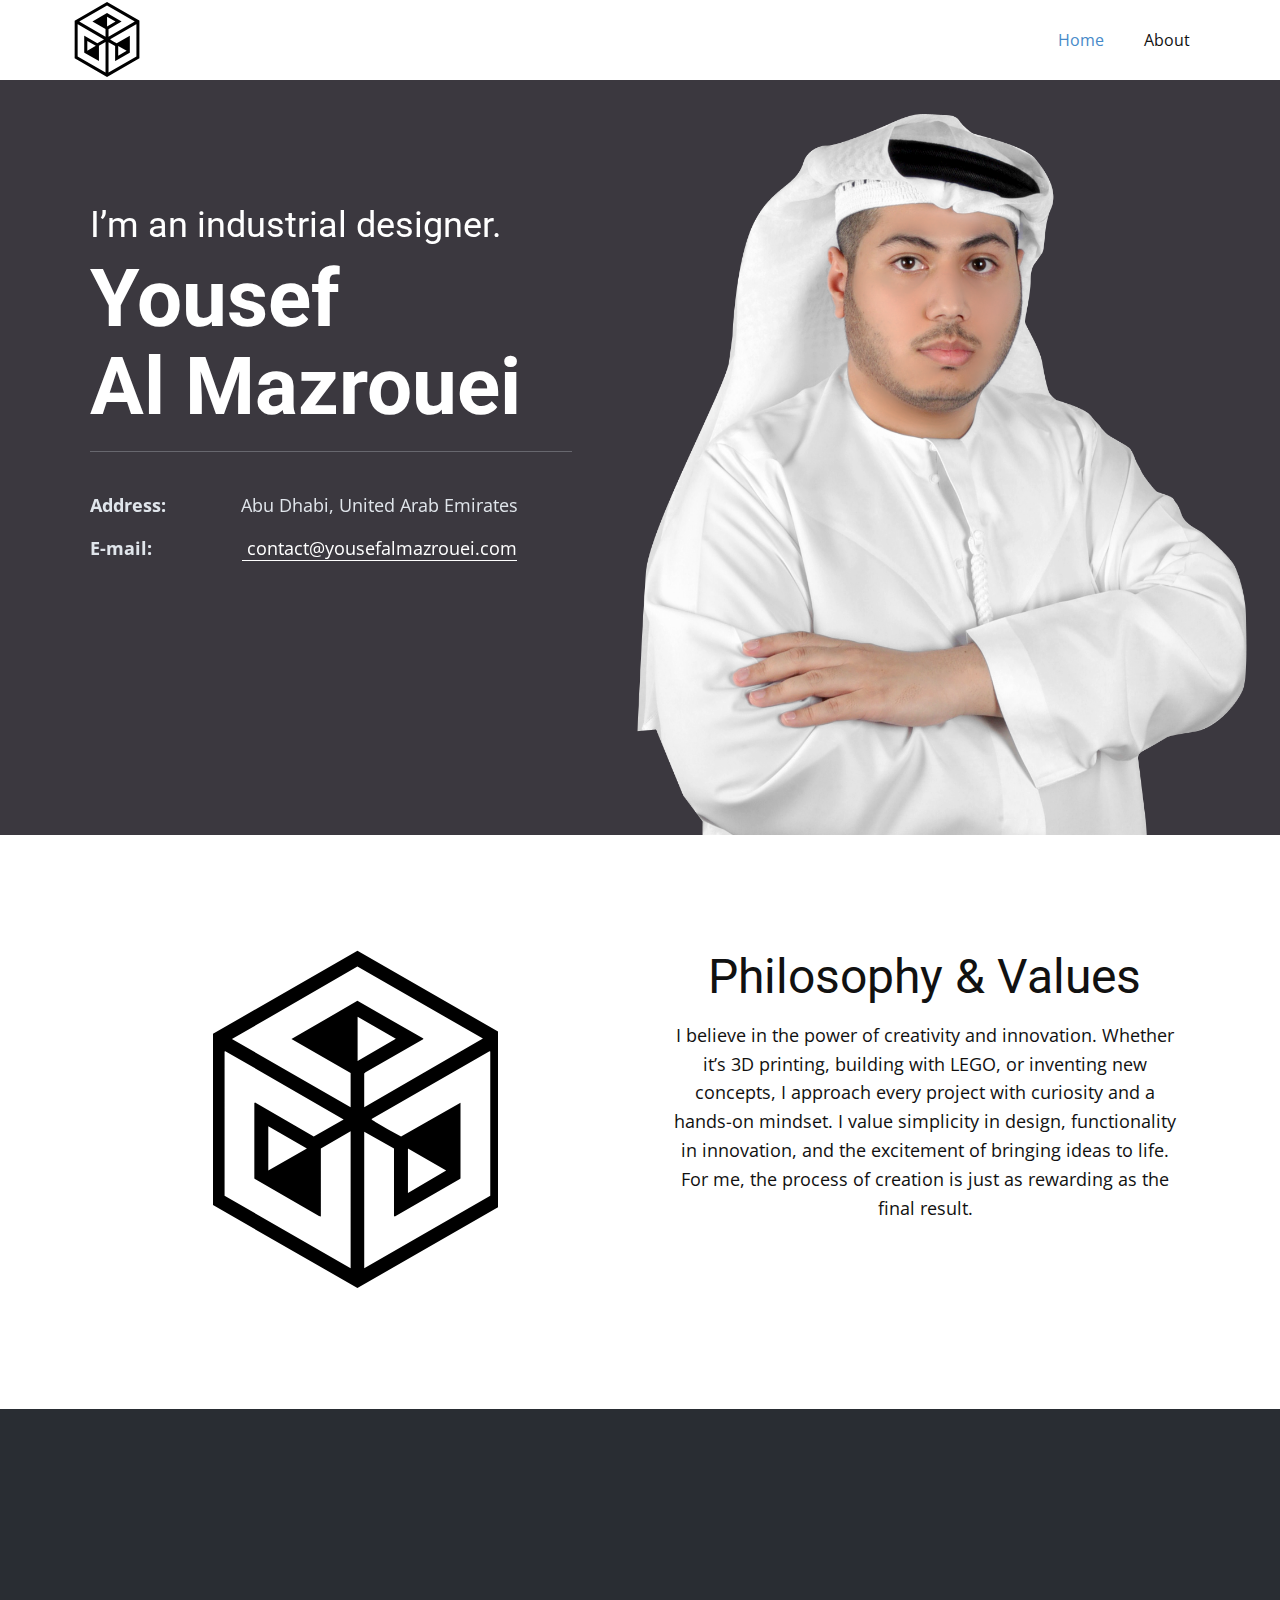
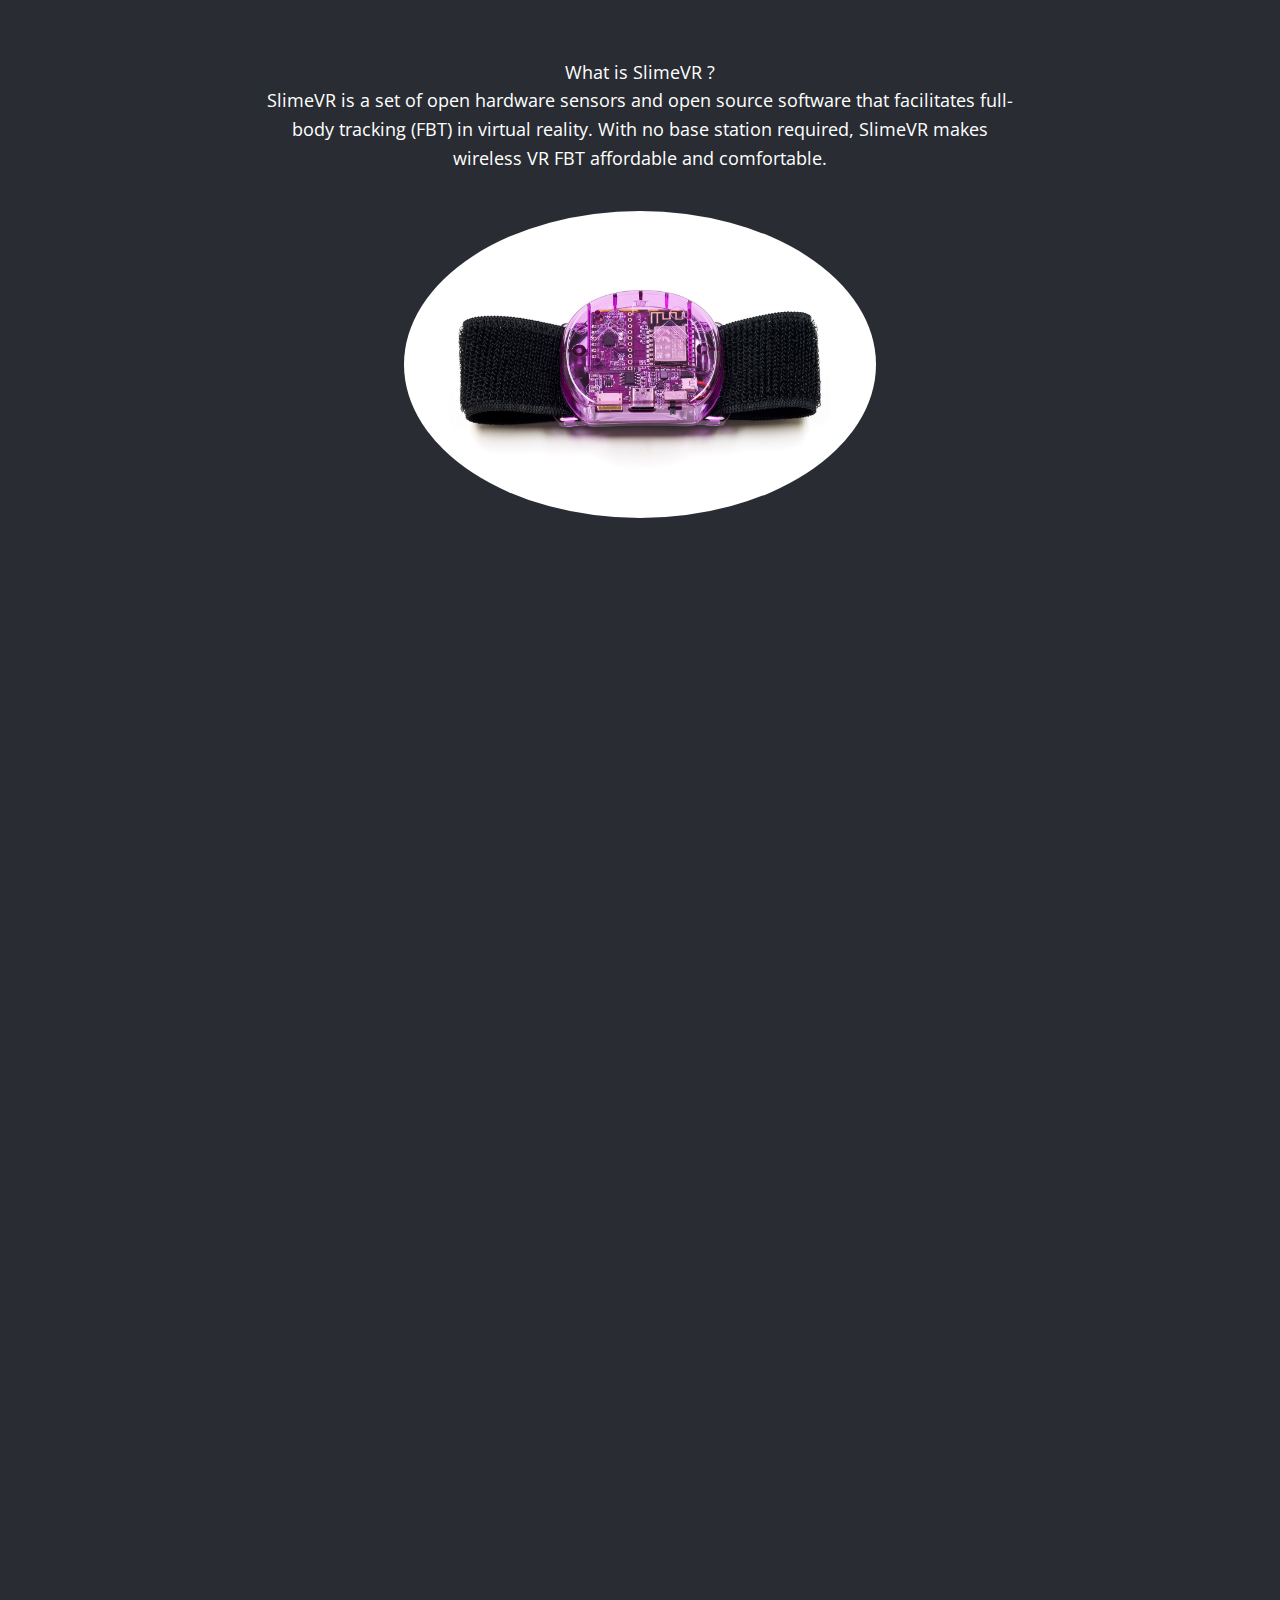
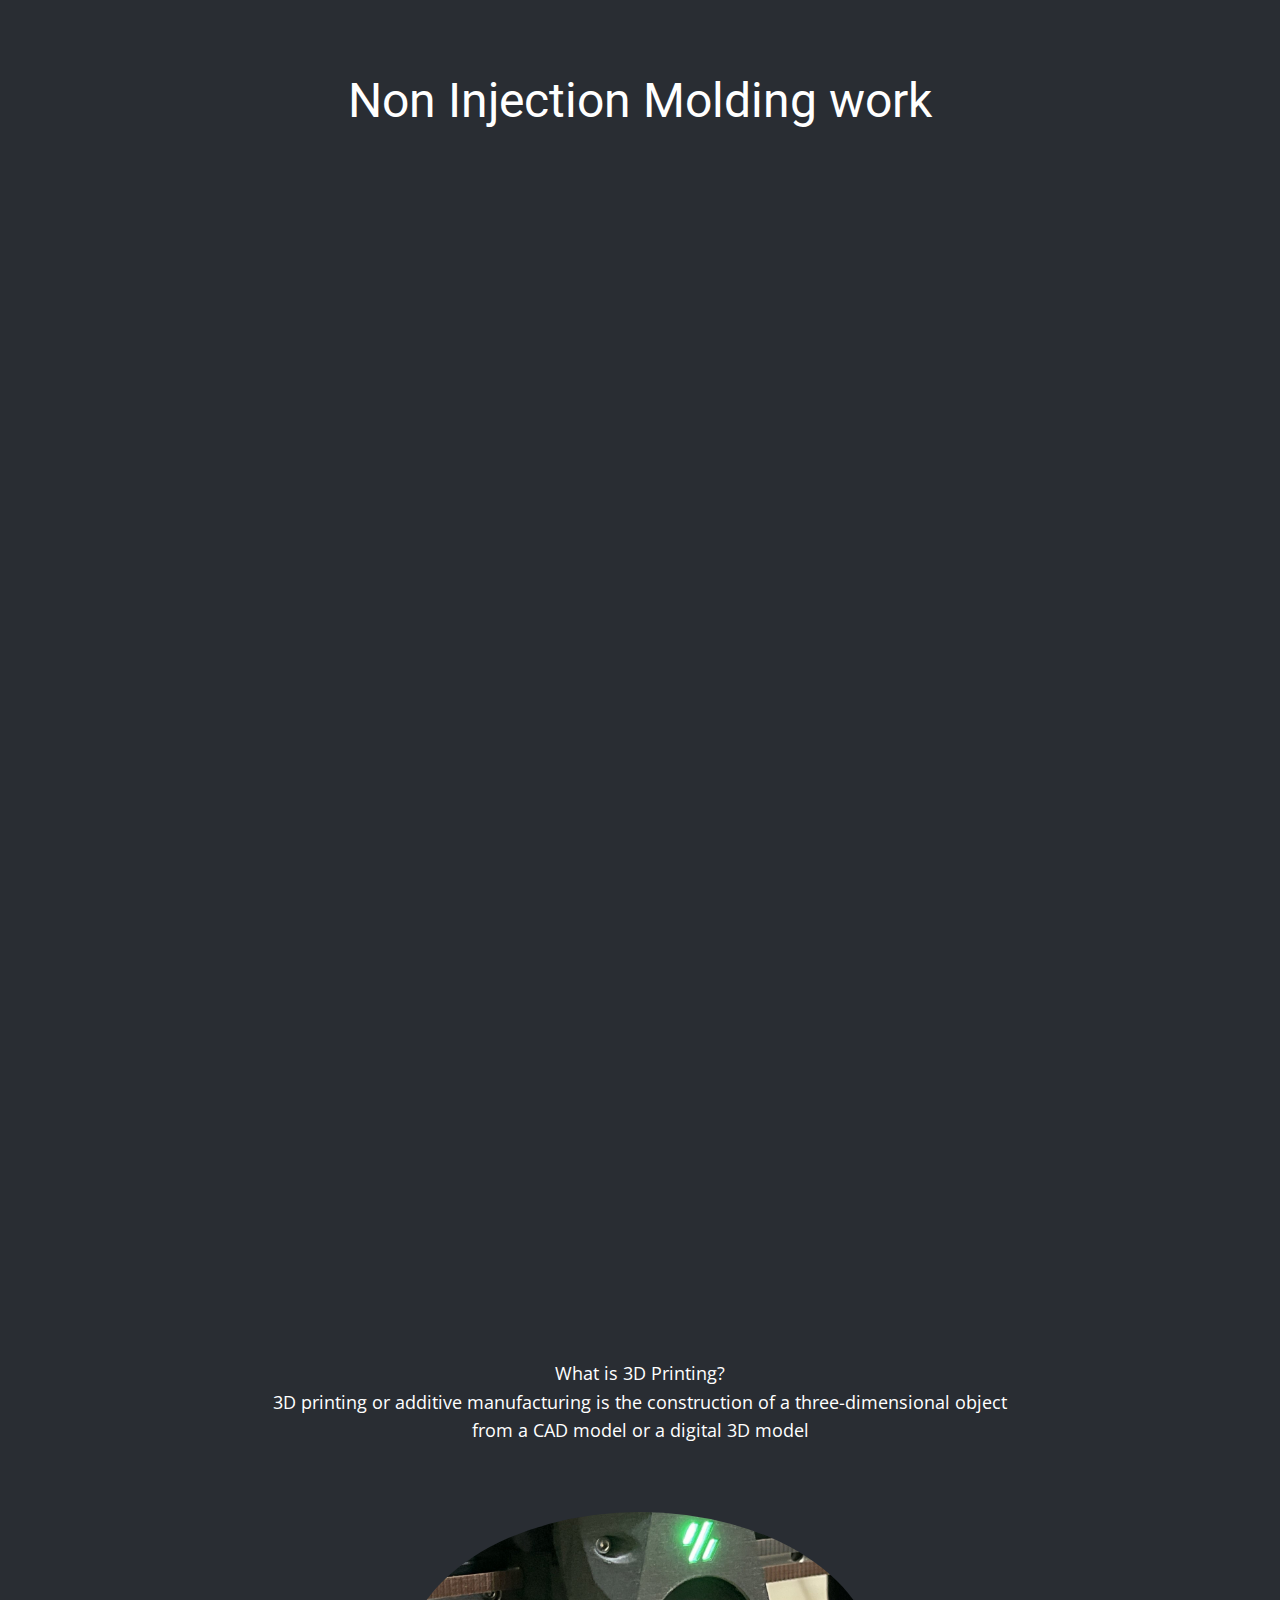
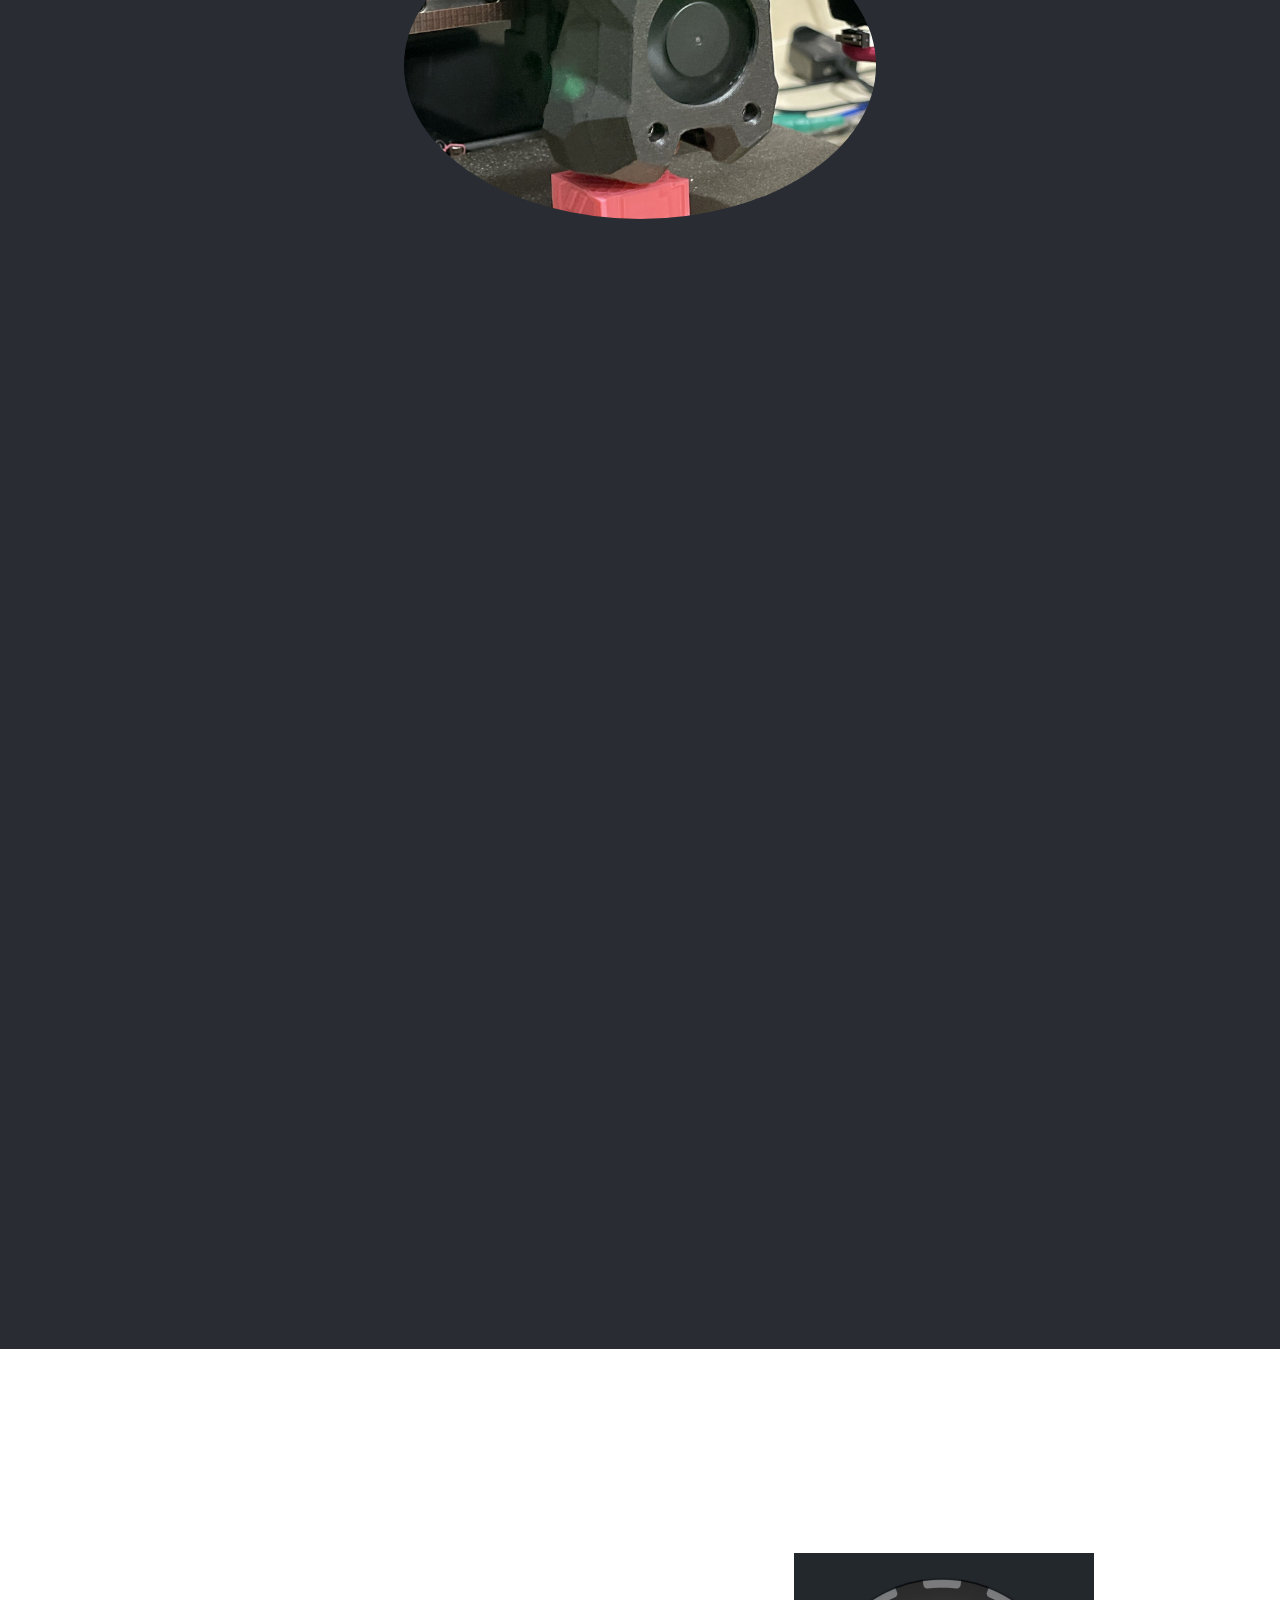
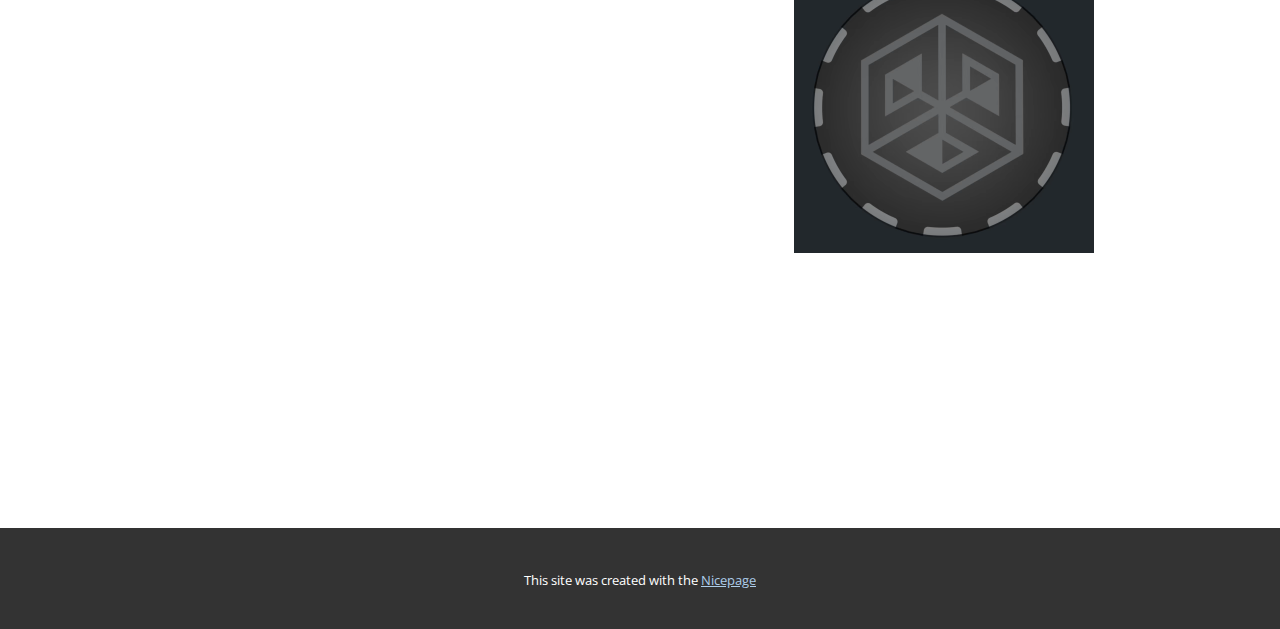
==== commit 57ccbba3: "typo fix" ====
--- a/index.html
+++ b/index.html
@@ -29,8 +29,8 @@
     <meta property="og:title" content="Home">
     <meta property="og:type" content="website">
   <meta data-intl-tel-input-cdn-path="intlTelInput/"></head>
-  <body data-home-page="Home.html" data-home-page-title="Home" data-path-to-root="./" data-include-products="false" class="u-body u-xl-mode" data-lang="en"><header class="u-clearfix u-header u-header" id="sec-e397"><div class="u-clearfix u-sheet u-valign-middle u-sheet-1">
-        <nav class="u-menu u-menu-dropdown u-offcanvas u-menu-1">
+  <body data-home-page="Home.html" data-home-page-title="Home" data-path-to-root="./" data-include-products="false" class="u-body u-xl-mode" data-lang="en"><header class="u-clearfix u-header u-header" id="sec-e397"><div class="u-clearfix u-sheet u-sheet-1">
+        <nav class="u-menu u-menu-one-level u-offcanvas u-menu-1">
           <div class="menu-collapse" style="font-size: 1rem; letter-spacing: 0px;">
             <a class="u-button-style u-custom-left-right-menu-spacing u-custom-padding-bottom u-custom-top-bottom-menu-spacing u-hamburger-link u-nav-link u-text-active-palette-1-base u-text-hover-palette-2-base" href="#">
               <svg class="u-svg-link" viewBox="0 0 24 24"><use xlink:href="#menu-hamburger"></use></svg>
@@ -38,19 +38,17 @@
 </g></svg>
             </a>
           </div>
-          <div class="u-nav-container">
+          <div class="u-custom-menu u-nav-container">
             <ul class="u-nav u-unstyled u-nav-1"><li class="u-nav-item"><a class="u-button-style u-nav-link u-text-active-palette-1-base u-text-hover-palette-2-base" href="./" style="padding: 10px 20px;">Home</a>
-</li><li class="u-nav-item"><a class="u-button-style u-nav-link u-text-active-palette-1-base u-text-hover-palette-2-base" href="About.html" style="padding: 10px 20px;">About</a>
-</li><li class="u-nav-item"><a class="u-button-style u-nav-link u-text-active-palette-1-base u-text-hover-palette-2-base" href="Contact.html" style="padding: 10px 20px;">Contact</a>
+</li><li class="u-nav-item"><a class="u-button-style u-nav-link u-text-active-palette-1-base u-text-hover-palette-2-base" href="./#carousel_d96b" style="padding: 10px 20px;">About</a>
 </li></ul>
           </div>
-          <div class="u-nav-container-collapse">
+          <div class="u-custom-menu u-nav-container-collapse">
             <div class="u-black u-container-style u-inner-container-layout u-opacity u-opacity-95 u-sidenav">
               <div class="u-inner-container-layout u-sidenav-overflow">
                 <div class="u-menu-close"></div>
                 <ul class="u-align-center u-nav u-popupmenu-items u-unstyled u-nav-2"><li class="u-nav-item"><a class="u-button-style u-nav-link" href="./">Home</a>
-</li><li class="u-nav-item"><a class="u-button-style u-nav-link" href="About.html">About</a>
-</li><li class="u-nav-item"><a class="u-button-style u-nav-link" href="Contact.html">Contact</a>
+</li><li class="u-nav-item"><a class="u-button-style u-nav-link" href="./#carousel_d96b">About</a>
 </li></ul>
               </div>
             </div>
@@ -133,7 +131,7 @@
             <div class="u-align-center u-container-align-center u-container-style u-list-item u-repeater-item u-white u-list-item-3" src="" data-animation-name="customAnimationIn" data-animation-duration="1750" data-animation-delay="500">
               <div class="u-container-layout u-similar-container u-valign-top u-container-layout-3">
                 <img class="u-expanded-width u-image u-image-4" src="images/DSC04975.webp" data-image-width="823" data-image-height="549">
-                <h5 class="u-align-center u-text u-text-6" data-animation-name="customAnimationIn" data-animation-duration="1750" data-animation-delay="500"> SlimeVR Main Case&nbsp;<br>(Whtie PC plastic)
+                <h5 class="u-align-center u-text u-text-6" data-animation-name="customAnimationIn" data-animation-duration="1750" data-animation-delay="500"> SlimeVR Main Case&nbsp;<br>(White PC plastic)
                 </h5>
               </div>
             </div>
--- a/nicepage.css
+++ b/nicepage.css
@@ -43627,78 +43627,6 @@
         }
 
         
-        
-        .u-custom-color-4,
-        .u-body.u-custom-color-4,
-        section.u-custom-color-4:before,
-        .u-custom-color-4 > .u-audio-main-layout-wrapper:before,
-        .u-custom-color-4 > .u-container-layout:before,
-        .u-custom-color-4 > .u-inner-container-layout:before,
-        .u-custom-color-4.u-sidenav:before,
-        .u-container-layout.u-container-layout.u-custom-color-4:before,
-        .u-table-alt-custom-color-4 tr:nth-child(even)
-        {
-            color: #ffffff;
-            background-color: #22272e;
-        }
-
-        .u-input.u-custom-color-4,
-        .u-field-input.u-custom-color-4,
-        .u-button-style.u-custom-color-4,
-        .u-button-style.u-custom-color-4[class*="u-border-"]
-        {
-            color: #ffffff !important;
-            background-color: #22272e !important;
-        }
-
-        .u-button-style.u-custom-color-4:hover,
-        .u-button-style.u-custom-color-4[class*="u-border-"]:hover,
-        .u-button-style.u-custom-color-4:focus,
-        .u-button-style.u-custom-color-4[class*="u-border-"]:focus,
-        .u-button-style.u-button-style.u-custom-color-4:active,
-        .u-button-style.u-button-style.u-custom-color-4[class*="u-border-"]:active,
-        .u-button-style.u-button-style.u-custom-color-4.active,
-        .u-button-style.u-button-style.u-custom-color-4[class*="u-border-"].active,
-        li.active > .u-button-style.u-button-style.u-custom-color-4,
-        li.active > .u-button-style.u-button-style.u-custom-color-4[class*="u-border-"]
-        {
-            color: #ffffff !important;
-            background-color: #1f2329 !important;
-        }
-
-        .u-hover-custom-color-4:hover,
-        .u-hover-custom-color-4[class*="u-border-"]:hover,
-        .u-hover-custom-color-4:focus,
-        .u-hover-custom-color-4[class*="u-border-"]:focus,
-        .u-active-custom-color-4.u-active.u-active,
-        .u-active-custom-color-4[class*="u-border-"].u-active.u-active,
-        a.u-button-style.u-hover-custom-color-4:hover,
-        a.u-button-style.u-hover-custom-color-4.hover,
-        a.u-button-style.u-hover-custom-color-4[class*="u-border-"]:hover,
-        a.u-button-style.u-hover-custom-color-4[class*="u-border-"].hover,
-        a.u-button-style:hover > .u-hover-custom-color-4,
-        a.u-button-style:hover > .u-hover-custom-color-4[class*="u-border-"],
-        a.u-button-style.u-hover-custom-color-4:focus,
-        a.u-button-style.u-hover-custom-color-4[class*="u-border-"]:focus,
-        a.u-button-style.u-button-style.u-active-custom-color-4:active,
-        a.u-button-style.u-button-style.u-active-custom-color-4[class*="u-border-"]:active,
-        a.u-button-style.u-button-style.u-active-custom-color-4.active,
-        a.u-button-style.u-button-style.u-active-custom-color-4[class*="u-border-"].active,
-        a.u-button-style.u-button-style.active > .u-active-custom-color-4,
-        a.u-button-style.u-button-style.active > .u-active-custom-color-4[class*="u-border-"],
-        li.active > a.u-button-style.u-button-style.u-active-custom-color-4,
-        li.active > a.u-button-style.u-button-style.u-active-custom-color-4[class*="u-border-"],
-        input.u-field-input.u-field-input.u-active-custom-color-4:checked
-        {
-            color: #ffffff !important;
-            background-color: #22272e !important;
-        }
-
-        a.u-link.u-hover-custom-color-4:hover {
-            color: #22272e !important;
-        }
-
-        
 
         
         .u-border-custom-color-1,
@@ -43849,57 +43777,6 @@
         }
 
         .u-link.u-border-custom-color-3[class*="u-border-"]:hover
-        {
-            border-color: #1f2329 !important;
-        }
-        
-        
-        .u-border-custom-color-4,
-        .u-border-custom-color-4.u-input,
-        .u-border-custom-color-4.u-field-input.u-field-input,
-        .u-separator-custom-color-4:after
-        {
-            border-color: #22272e;
-            stroke: #22272e;
-        }
-
-        .u-button-style.u-border-custom-color-4
-        {
-            border-color: #22272e !important;
-            color: #22272e !important;
-            background-color: transparent !important;
-        }
-
-        .u-button-style.u-border-custom-color-4:hover,
-        .u-button-style.u-border-custom-color-4:focus
-        {
-            border-color: transparent !important;
-            color: #1f2329 !important;
-            background-color: transparent !important;
-        }
-
-        .u-border-hover-custom-color-4:hover,
-        .u-border-hover-custom-color-4:focus,
-        .u-border-active-custom-color-4.u-active.u-active,
-        a.u-button-style.u-border-hover-custom-color-4:hover,
-        a.u-button-style:hover > .u-border-hover-custom-color-4,
-        a.u-button-style.u-border-hover-custom-color-4:focus,
-        a.u-button-style.u-button-style.u-border-active-custom-color-4:active,
-        a.u-button-style.u-button-style.u-border-active-custom-color-4.active,
-        a.u-button-style.u-button-style.active > .u-border-active-custom-color-4,
-        li.active > a.u-button-style.u-button-style.u-border-active-custom-color-4,
-        input.u-field-input.u-field-input.u-border-active-custom-color-4:checked
-        {
-            color: #22272e !important;
-            border-color: #22272e !important;
-        }
-
-        .u-link.u-border-custom-color-4[class*="u-border-"]
-        {
-            border-color: #22272e !important;
-        }
-
-        .u-link.u-border-custom-color-4[class*="u-border-"]:hover
         {
             border-color: #1f2329 !important;
         }
@@ -44141,86 +44018,6 @@
         }
 
         a.u-link.u-text-hover-custom-color-3:hover
-        {
-            color: #22272e !important;
-        }
-        
-        
-        .u-text-custom-color-4,
-        .u-input.u-text-custom-color-4,
-        .u-input.u-text-custom-color-4[class*="u-border-"],
-        li.active > a.u-button-style.u-text-custom-color-4,
-        li.active > a.u-button-style.u-text-custom-color-4[class*="u-border-"],
-        a.u-button-style.u-text-custom-color-4,
-        a.u-button-style.u-text-custom-color-4[class*="u-border-"]
-        {
-            color: #22272e !important;
-            
-            
-            
-        }
-
-        a.u-button-style.u-text-custom-color-4:hover,
-        a.u-button-style.u-text-custom-color-4[class*="u-border-"]:hover,
-        a.u-button-style.u-text-custom-color-4:focus,
-        a.u-button-style.u-text-custom-color-4[class*="u-border-"]:focus,
-        a.u-button-style.u-button-style.u-text-custom-color-4:active,
-        a.u-button-style.u-button-style.u-text-custom-color-4[class*="u-border-"]:active,
-        a.u-button-style.u-button-style.u-text-custom-color-4.active,
-        a.u-button-style.u-button-style.u-text-custom-color-4[class*="u-border-"].active
-        {
-            color: #1f2329 !important;
-        }
-
-        /* hover */
-        a.u-button-style:hover > .u-text-hover-custom-color-4,
-        a.u-button-style:hover > .u-text-hover-custom-color-4[class*="u-border-"],
-        a.u-button-style.u-button-style.u-text-hover-custom-color-4:hover,
-        a.u-button-style.u-button-style.u-text-hover-custom-color-4[class*="u-border-"]:hover,
-        a.u-button-style.u-button-style.u-button-style.u-text-hover-custom-color-4.active,
-        a.u-button-style.u-button-style.u-button-style.u-text-hover-custom-color-4[class*="u-border-"].active,
-        a.u-button-style.u-button-style.u-button-style.u-text-hover-custom-color-4:active,
-        a.u-button-style.u-button-style.u-button-style.u-text-hover-custom-color-4[class*="u-border-"]:active,
-        a.u-button-style.u-button-style.u-text-hover-custom-color-4:focus,
-        a.u-button-style.u-button-style.u-text-hover-custom-color-4[class*="u-border-"]:focus,
-        /* active */
-        a.u-button-style.u-button-style.u-button-style.u-button-style.u-text-active-custom-color-4:active,
-        a.u-button-style.u-button-style.u-button-style.u-button-style.u-text-active-custom-color-4[class*="u-border-"]:active,
-        a.u-button-style.u-button-style.u-button-style.u-button-style.u-text-active-custom-color-4.active,
-        a.u-button-style.u-button-style.u-button-style.u-button-style.u-text-active-custom-color-4[class*="u-border-"].active,
-        a.u-button-style.u-button-style.active > .u-text-active-custom-color-4,
-        a.u-button-style.u-button-style.active > .u-text-active-custom-color-4[class*="u-border-"],
-        :not(.level-2) > .u-nav > .u-nav-item > a.u-nav-link.u-text-hover-custom-color-4:hover,
-        :not(.level-2) > .u-nav > .u-nav-item > a.u-nav-link.u-nav-link.u-text-active-custom-color-4.active,
-        .u-text-hover-custom-color-4.u-language-url:hover,
-        .u-text-hover-custom-color-4 .u-language-url:hover,
-        .u-text-hover-custom-color-4.u-carousel-control:hover,
-        .u-text-hover-custom-color-4.u-gallery-nav:hover,
-        .u-popupmenu-items.u-text-hover-custom-color-4 .u-nav-link:hover,
-        .u-popupmenu-items.u-popupmenu-items.u-text-active-custom-color-4 .u-nav-link.active,
-        .u-calendar-time-list .u-calendar-time-slot.u-text-hover-custom-color-4:hover,
-        .u-calendar-time-list .u-calendar-time-slot.u-text-active-custom-color-4.u-active
-        {
-            color: #22272e !important;
-        }
-
-        .u-text-custom-color-4 .u-svg-link,
-        .u-text-hover-custom-color-4:hover .u-svg-link,
-        .u-text-hover-custom-color-4:focus .u-svg-link,
-        .u-text-active-custom-color-4:active .u-svg-link.u-svg-link,
-        .u-button-style:hover > .u-text-hover-custom-color-4 .u-svg-link,
-        .u-button-style.u-button-style:active > .u-text-active-custom-color-4 .u-svg-link,
-        .u-button-style.u-button-style.active > .u-text-active-custom-color-4 .u-svg-link
-        {
-            fill: #22272e;
-        }
-
-        .u-link.u-text-custom-color-4:hover
-        {
-            color: #1f2329 !important;
-        }
-
-        a.u-link.u-text-hover-custom-color-4:hover
         {
             color: #22272e !important;
         }
@@ -44782,25 +44579,25 @@
         /** color-rules **/
 
         /** alt-color-rules **/
-        .u-custom-color-1 a,.u-custom-color-2 a,.u-custom-color-3 a,.u-custom-color-4 a,.u-body-color a,.u-palette-1-base a,.u-palette-1-dark-3 a,.u-palette-1-dark-2 a,.u-palette-1-dark-1 a,.u-palette-1 a,.u-palette-1-light-1 a,.u-palette-2-base a,.u-palette-2-dark-3 a,.u-palette-2-dark-2 a,.u-palette-2-dark-1 a,.u-palette-2 a,.u-palette-2-light-1 a,.u-palette-3-dark-3 a,.u-palette-3-dark-2 a,.u-palette-3-dark-1 a,.u-palette-4-base a,.u-palette-4-dark-3 a,.u-palette-4-dark-2 a,.u-palette-4-dark-1 a,.u-palette-5-dark-3 a,.u-palette-5-dark-2 a,.u-palette-5-dark-1 a,.u-grey-40 a,.u-grey-30 a,.u-grey-90 a,.u-grey-80 a,.u-grey-75 a,.u-black a,.u-grey-70 a,.u-grey-60 a,.u-grey-50 a,.u-grey-dark-3 a,.u-grey-dark-2 a,.u-grey-dark-1 a,.u-grey a,.u-shading a,.u-overlap-contrast .u-header a:not(.u-nav-link):not(.u-btn)
+        .u-custom-color-1 a,.u-custom-color-2 a,.u-custom-color-3 a,.u-body-color a,.u-palette-1-base a,.u-palette-1-dark-3 a,.u-palette-1-dark-2 a,.u-palette-1-dark-1 a,.u-palette-1 a,.u-palette-1-light-1 a,.u-palette-2-base a,.u-palette-2-dark-3 a,.u-palette-2-dark-2 a,.u-palette-2-dark-1 a,.u-palette-2 a,.u-palette-2-light-1 a,.u-palette-3-dark-3 a,.u-palette-3-dark-2 a,.u-palette-3-dark-1 a,.u-palette-4-base a,.u-palette-4-dark-3 a,.u-palette-4-dark-2 a,.u-palette-4-dark-1 a,.u-palette-5-dark-3 a,.u-palette-5-dark-2 a,.u-palette-5-dark-1 a,.u-grey-40 a,.u-grey-30 a,.u-grey-90 a,.u-grey-80 a,.u-grey-75 a,.u-black a,.u-grey-70 a,.u-grey-60 a,.u-grey-50 a,.u-grey-dark-3 a,.u-grey-dark-2 a,.u-grey-dark-1 a,.u-grey a,.u-shading a,.u-overlap-contrast .u-header a:not(.u-nav-link):not(.u-btn)
         {
         color: #adcce9;
         }
-        .u-custom-color-1 a:hover,.u-custom-color-2 a:hover,.u-custom-color-3 a:hover,.u-custom-color-4 a:hover,.u-body-color a:hover,.u-palette-1-base a:hover,.u-palette-1-dark-3 a:hover,.u-palette-1-dark-2 a:hover,.u-palette-1-dark-1 a:hover,.u-palette-1 a:hover,.u-palette-1-light-1 a:hover,.u-palette-2-base a:hover,.u-palette-2-dark-3 a:hover,.u-palette-2-dark-2 a:hover,.u-palette-2-dark-1 a:hover,.u-palette-2 a:hover,.u-palette-2-light-1 a:hover,.u-palette-3-dark-3 a:hover,.u-palette-3-dark-2 a:hover,.u-palette-3-dark-1 a:hover,.u-palette-4-base a:hover,.u-palette-4-dark-3 a:hover,.u-palette-4-dark-2 a:hover,.u-palette-4-dark-1 a:hover,.u-palette-5-dark-3 a:hover,.u-palette-5-dark-2 a:hover,.u-palette-5-dark-1 a:hover,.u-grey-40 a:hover,.u-grey-30 a:hover,.u-grey-90 a:hover,.u-grey-80 a:hover,.u-grey-75 a:hover,.u-black a:hover,.u-grey-70 a:hover,.u-grey-60 a:hover,.u-grey-50 a:hover,.u-grey-dark-3 a:hover,.u-grey-dark-2 a:hover,.u-grey-dark-1 a:hover,.u-grey a:hover
+        .u-custom-color-1 a:hover,.u-custom-color-2 a:hover,.u-custom-color-3 a:hover,.u-body-color a:hover,.u-palette-1-base a:hover,.u-palette-1-dark-3 a:hover,.u-palette-1-dark-2 a:hover,.u-palette-1-dark-1 a:hover,.u-palette-1 a:hover,.u-palette-1-light-1 a:hover,.u-palette-2-base a:hover,.u-palette-2-dark-3 a:hover,.u-palette-2-dark-2 a:hover,.u-palette-2-dark-1 a:hover,.u-palette-2 a:hover,.u-palette-2-light-1 a:hover,.u-palette-3-dark-3 a:hover,.u-palette-3-dark-2 a:hover,.u-palette-3-dark-1 a:hover,.u-palette-4-base a:hover,.u-palette-4-dark-3 a:hover,.u-palette-4-dark-2 a:hover,.u-palette-4-dark-1 a:hover,.u-palette-5-dark-3 a:hover,.u-palette-5-dark-2 a:hover,.u-palette-5-dark-1 a:hover,.u-grey-40 a:hover,.u-grey-30 a:hover,.u-grey-90 a:hover,.u-grey-80 a:hover,.u-grey-75 a:hover,.u-black a:hover,.u-grey-70 a:hover,.u-grey-60 a:hover,.u-grey-50 a:hover,.u-grey-dark-3 a:hover,.u-grey-dark-2 a:hover,.u-grey-dark-1 a:hover,.u-grey a:hover
         {
         color: #a1a1a1;
         }
-        .u-custom-color-1 .u-btn,.u-custom-color-2 .u-btn,.u-custom-color-3 .u-btn,.u-custom-color-4 .u-btn,.u-body-color .u-btn,.u-palette-1-base .u-btn,.u-palette-1-dark-3 .u-btn,.u-palette-1-dark-2 .u-btn,.u-palette-1-dark-1 .u-btn,.u-palette-1 .u-btn,.u-palette-1-light-1 .u-btn,.u-palette-2-base .u-btn,.u-palette-2-dark-3 .u-btn,.u-palette-2-dark-2 .u-btn,.u-palette-2-dark-1 .u-btn,.u-palette-2 .u-btn,.u-palette-2-light-1 .u-btn,.u-palette-3-dark-3 .u-btn,.u-palette-3-dark-2 .u-btn,.u-palette-3-dark-1 .u-btn,.u-palette-4-base .u-btn,.u-palette-4-dark-3 .u-btn,.u-palette-4-dark-2 .u-btn,.u-palette-4-dark-1 .u-btn,.u-palette-5-dark-3 .u-btn,.u-palette-5-dark-2 .u-btn,.u-palette-5-dark-1 .u-btn,.u-grey-40 .u-btn,.u-grey-30 .u-btn,.u-grey-90 .u-btn,.u-grey-80 .u-btn,.u-grey-75 .u-btn,.u-black .u-btn,.u-grey-70 .u-btn,.u-grey-60 .u-btn,.u-grey-50 .u-btn,.u-grey-dark-3 .u-btn,.u-grey-dark-2 .u-btn,.u-grey-dark-1 .u-btn,.u-grey .u-btn,.u-shading .u-btn,.u-overlap-contrast .u-header .u-btn
+        .u-custom-color-1 .u-btn,.u-custom-color-2 .u-btn,.u-custom-color-3 .u-btn,.u-body-color .u-btn,.u-palette-1-base .u-btn,.u-palette-1-dark-3 .u-btn,.u-palette-1-dark-2 .u-btn,.u-palette-1-dark-1 .u-btn,.u-palette-1 .u-btn,.u-palette-1-light-1 .u-btn,.u-palette-2-base .u-btn,.u-palette-2-dark-3 .u-btn,.u-palette-2-dark-2 .u-btn,.u-palette-2-dark-1 .u-btn,.u-palette-2 .u-btn,.u-palette-2-light-1 .u-btn,.u-palette-3-dark-3 .u-btn,.u-palette-3-dark-2 .u-btn,.u-palette-3-dark-1 .u-btn,.u-palette-4-base .u-btn,.u-palette-4-dark-3 .u-btn,.u-palette-4-dark-2 .u-btn,.u-palette-4-dark-1 .u-btn,.u-palette-5-dark-3 .u-btn,.u-palette-5-dark-2 .u-btn,.u-palette-5-dark-1 .u-btn,.u-grey-40 .u-btn,.u-grey-30 .u-btn,.u-grey-90 .u-btn,.u-grey-80 .u-btn,.u-grey-75 .u-btn,.u-black .u-btn,.u-grey-70 .u-btn,.u-grey-60 .u-btn,.u-grey-50 .u-btn,.u-grey-dark-3 .u-btn,.u-grey-dark-2 .u-btn,.u-grey-dark-1 .u-btn,.u-grey .u-btn,.u-shading .u-btn,.u-overlap-contrast .u-header .u-btn
         {
         background-color: #adcce9;
         color: #000000;
         }
-        .u-custom-color-1 .u-btn:hover,.u-custom-color-2 .u-btn:hover,.u-custom-color-3 .u-btn:hover,.u-custom-color-4 .u-btn:hover,.u-body-color .u-btn:hover,.u-palette-1-base .u-btn:hover,.u-palette-1-dark-3 .u-btn:hover,.u-palette-1-dark-2 .u-btn:hover,.u-palette-1-dark-1 .u-btn:hover,.u-palette-1 .u-btn:hover,.u-palette-1-light-1 .u-btn:hover,.u-palette-2-base .u-btn:hover,.u-palette-2-dark-3 .u-btn:hover,.u-palette-2-dark-2 .u-btn:hover,.u-palette-2-dark-1 .u-btn:hover,.u-palette-2 .u-btn:hover,.u-palette-2-light-1 .u-btn:hover,.u-palette-3-dark-3 .u-btn:hover,.u-palette-3-dark-2 .u-btn:hover,.u-palette-3-dark-1 .u-btn:hover,.u-palette-4-base .u-btn:hover,.u-palette-4-dark-3 .u-btn:hover,.u-palette-4-dark-2 .u-btn:hover,.u-palette-4-dark-1 .u-btn:hover,.u-palette-5-dark-3 .u-btn:hover,.u-palette-5-dark-2 .u-btn:hover,.u-palette-5-dark-1 .u-btn:hover,.u-grey-40 .u-btn:hover,.u-grey-30 .u-btn:hover,.u-grey-90 .u-btn:hover,.u-grey-80 .u-btn:hover,.u-grey-75 .u-btn:hover,.u-black .u-btn:hover,.u-grey-70 .u-btn:hover,.u-grey-60 .u-btn:hover,.u-grey-50 .u-btn:hover,.u-grey-dark-3 .u-btn:hover,.u-grey-dark-2 .u-btn:hover,.u-grey-dark-1 .u-btn:hover,.u-grey .u-btn:hover,.u-shading .u-btn:hover,.u-overlap-contrast .u-header .u-btn:hover
+        .u-custom-color-1 .u-btn:hover,.u-custom-color-2 .u-btn:hover,.u-custom-color-3 .u-btn:hover,.u-body-color .u-btn:hover,.u-palette-1-base .u-btn:hover,.u-palette-1-dark-3 .u-btn:hover,.u-palette-1-dark-2 .u-btn:hover,.u-palette-1-dark-1 .u-btn:hover,.u-palette-1 .u-btn:hover,.u-palette-1-light-1 .u-btn:hover,.u-palette-2-base .u-btn:hover,.u-palette-2-dark-3 .u-btn:hover,.u-palette-2-dark-2 .u-btn:hover,.u-palette-2-dark-1 .u-btn:hover,.u-palette-2 .u-btn:hover,.u-palette-2-light-1 .u-btn:hover,.u-palette-3-dark-3 .u-btn:hover,.u-palette-3-dark-2 .u-btn:hover,.u-palette-3-dark-1 .u-btn:hover,.u-palette-4-base .u-btn:hover,.u-palette-4-dark-3 .u-btn:hover,.u-palette-4-dark-2 .u-btn:hover,.u-palette-4-dark-1 .u-btn:hover,.u-palette-5-dark-3 .u-btn:hover,.u-palette-5-dark-2 .u-btn:hover,.u-palette-5-dark-1 .u-btn:hover,.u-grey-40 .u-btn:hover,.u-grey-30 .u-btn:hover,.u-grey-90 .u-btn:hover,.u-grey-80 .u-btn:hover,.u-grey-75 .u-btn:hover,.u-black .u-btn:hover,.u-grey-70 .u-btn:hover,.u-grey-60 .u-btn:hover,.u-grey-50 .u-btn:hover,.u-grey-dark-3 .u-btn:hover,.u-grey-dark-2 .u-btn:hover,.u-grey-dark-1 .u-btn:hover,.u-grey .u-btn:hover,.u-shading .u-btn:hover,.u-overlap-contrast .u-header .u-btn:hover
         {
         background-color: #8db8e0;
         color: #ffffff;
         }
-        .u-custom-color-1 .u-btn:active,.u-custom-color-2 .u-btn:active,.u-custom-color-3 .u-btn:active,.u-custom-color-4 .u-btn:active,.u-body-color .u-btn:active,.u-palette-1-base .u-btn:active,.u-palette-1-dark-3 .u-btn:active,.u-palette-1-dark-2 .u-btn:active,.u-palette-1-dark-1 .u-btn:active,.u-palette-1 .u-btn:active,.u-palette-1-light-1 .u-btn:active,.u-palette-2-base .u-btn:active,.u-palette-2-dark-3 .u-btn:active,.u-palette-2-dark-2 .u-btn:active,.u-palette-2-dark-1 .u-btn:active,.u-palette-2 .u-btn:active,.u-palette-2-light-1 .u-btn:active,.u-palette-3-dark-3 .u-btn:active,.u-palette-3-dark-2 .u-btn:active,.u-palette-3-dark-1 .u-btn:active,.u-palette-4-base .u-btn:active,.u-palette-4-dark-3 .u-btn:active,.u-palette-4-dark-2 .u-btn:active,.u-palette-4-dark-1 .u-btn:active,.u-palette-5-dark-3 .u-btn:active,.u-palette-5-dark-2 .u-btn:active,.u-palette-5-dark-1 .u-btn:active,.u-grey-40 .u-btn:active,.u-grey-30 .u-btn:active,.u-grey-90 .u-btn:active,.u-grey-80 .u-btn:active,.u-grey-75 .u-btn:active,.u-black .u-btn:active,.u-grey-70 .u-btn:active,.u-grey-60 .u-btn:active,.u-grey-50 .u-btn:active,.u-grey-dark-3 .u-btn:active,.u-grey-dark-2 .u-btn:active,.u-grey-dark-1 .u-btn:active,.u-grey .u-btn:active,.u-shading .u-btn:active,.u-overlap-contrast .u-header .u-btn:active
+        .u-custom-color-1 .u-btn:active,.u-custom-color-2 .u-btn:active,.u-custom-color-3 .u-btn:active,.u-body-color .u-btn:active,.u-palette-1-base .u-btn:active,.u-palette-1-dark-3 .u-btn:active,.u-palette-1-dark-2 .u-btn:active,.u-palette-1-dark-1 .u-btn:active,.u-palette-1 .u-btn:active,.u-palette-1-light-1 .u-btn:active,.u-palette-2-base .u-btn:active,.u-palette-2-dark-3 .u-btn:active,.u-palette-2-dark-2 .u-btn:active,.u-palette-2-dark-1 .u-btn:active,.u-palette-2 .u-btn:active,.u-palette-2-light-1 .u-btn:active,.u-palette-3-dark-3 .u-btn:active,.u-palette-3-dark-2 .u-btn:active,.u-palette-3-dark-1 .u-btn:active,.u-palette-4-base .u-btn:active,.u-palette-4-dark-3 .u-btn:active,.u-palette-4-dark-2 .u-btn:active,.u-palette-4-dark-1 .u-btn:active,.u-palette-5-dark-3 .u-btn:active,.u-palette-5-dark-2 .u-btn:active,.u-palette-5-dark-1 .u-btn:active,.u-grey-40 .u-btn:active,.u-grey-30 .u-btn:active,.u-grey-90 .u-btn:active,.u-grey-80 .u-btn:active,.u-grey-75 .u-btn:active,.u-black .u-btn:active,.u-grey-70 .u-btn:active,.u-grey-60 .u-btn:active,.u-grey-50 .u-btn:active,.u-grey-dark-3 .u-btn:active,.u-grey-dark-2 .u-btn:active,.u-grey-dark-1 .u-btn:active,.u-grey .u-btn:active,.u-shading .u-btn:active,.u-overlap-contrast .u-header .u-btn:active
         {
         background-color: #8db8e0;
         color: #ffffff;
@@ -44819,12 +44616,11 @@
 }
 
 .u-header .u-menu-1 {
-  margin: 0 0 0 auto;
+  margin: 22px 0 0 auto;
 }
 
 .u-header .u-nav-1 {
   font-size: 1rem;
-  letter-spacing: 0px;
 }
 
 .u-header .u-nav-2 {
@@ -44834,11 +44630,15 @@
 .u-header .u-image-1 {
   width: 73px;
   height: 80px;
-  margin: -58px auto -22px 0;
+  margin: -58px auto 0 0;
 }
 @media (max-width: 1199px) {
   .u-header .u-menu-1 {
     width: auto;
+  }
+
+  .u-header .u-nav-1 {
+    letter-spacing: normal;
   }
 
   .u-header .u-image-1 {
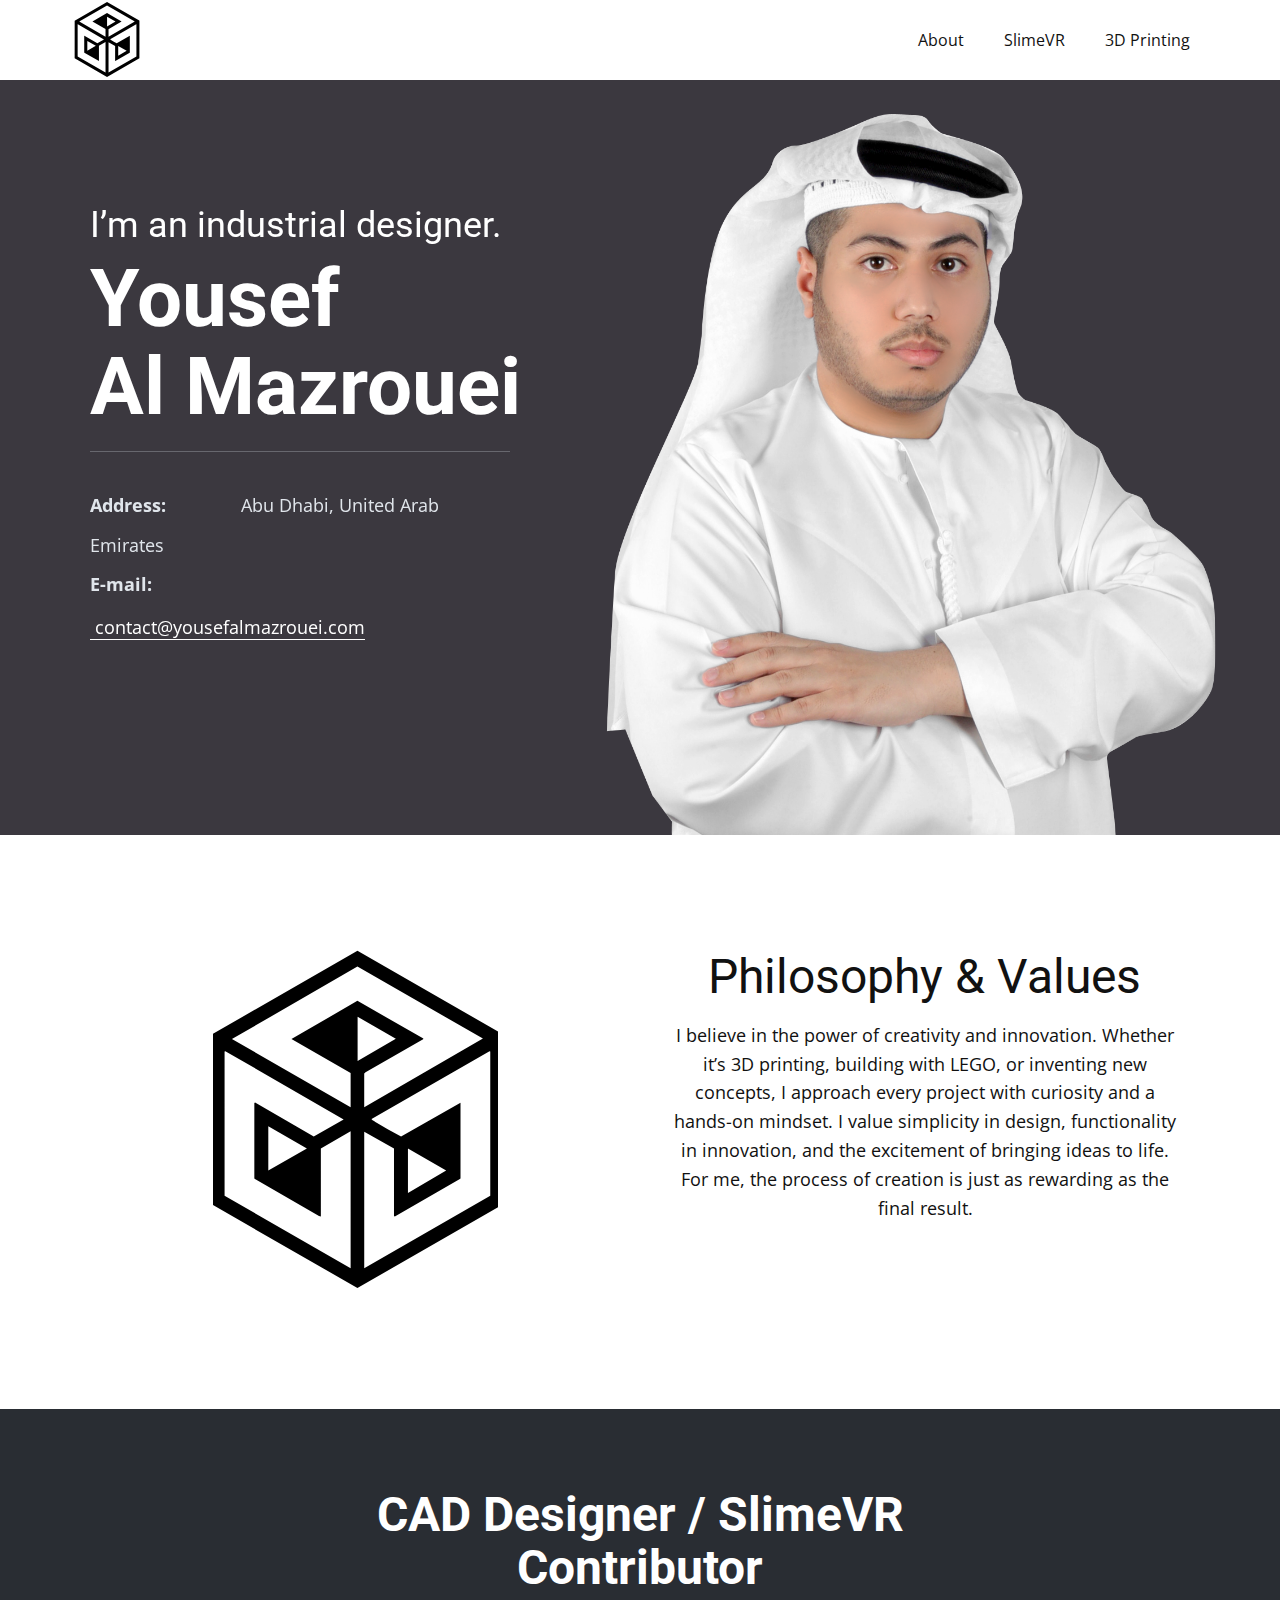
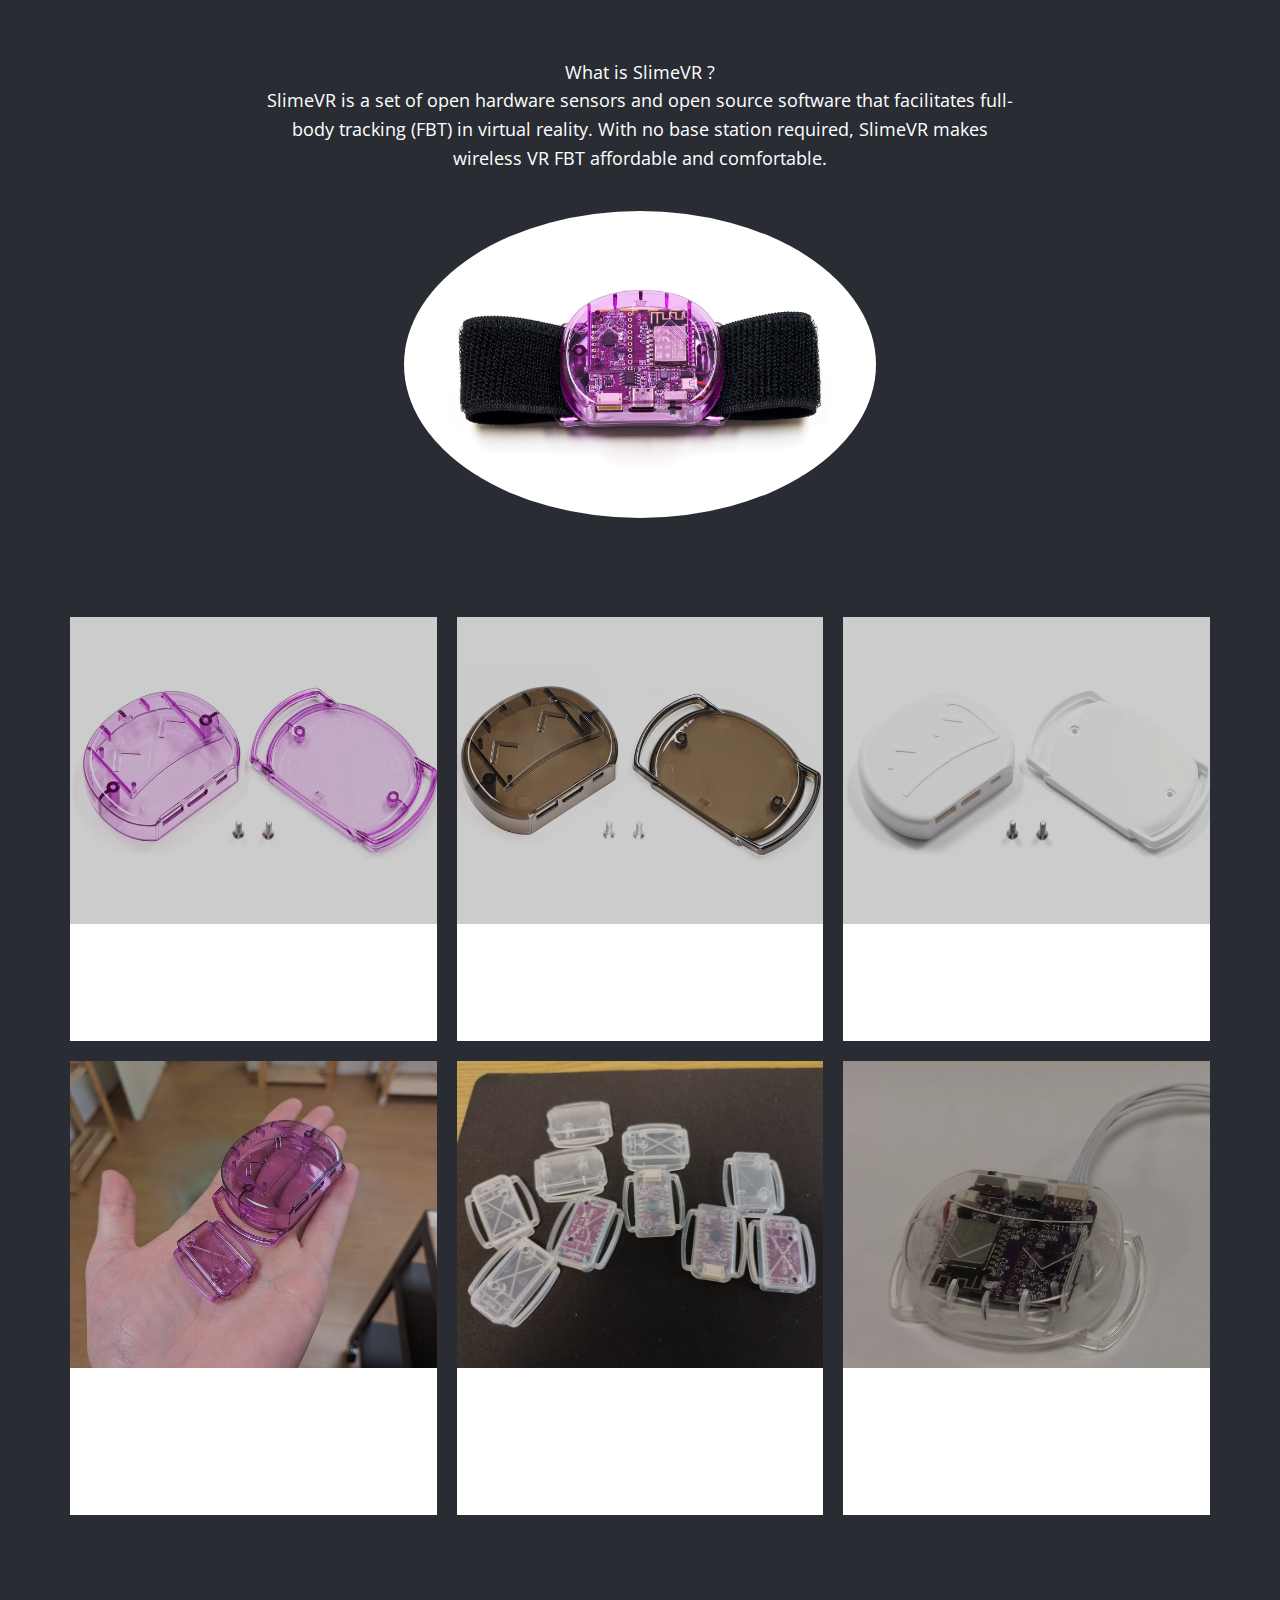
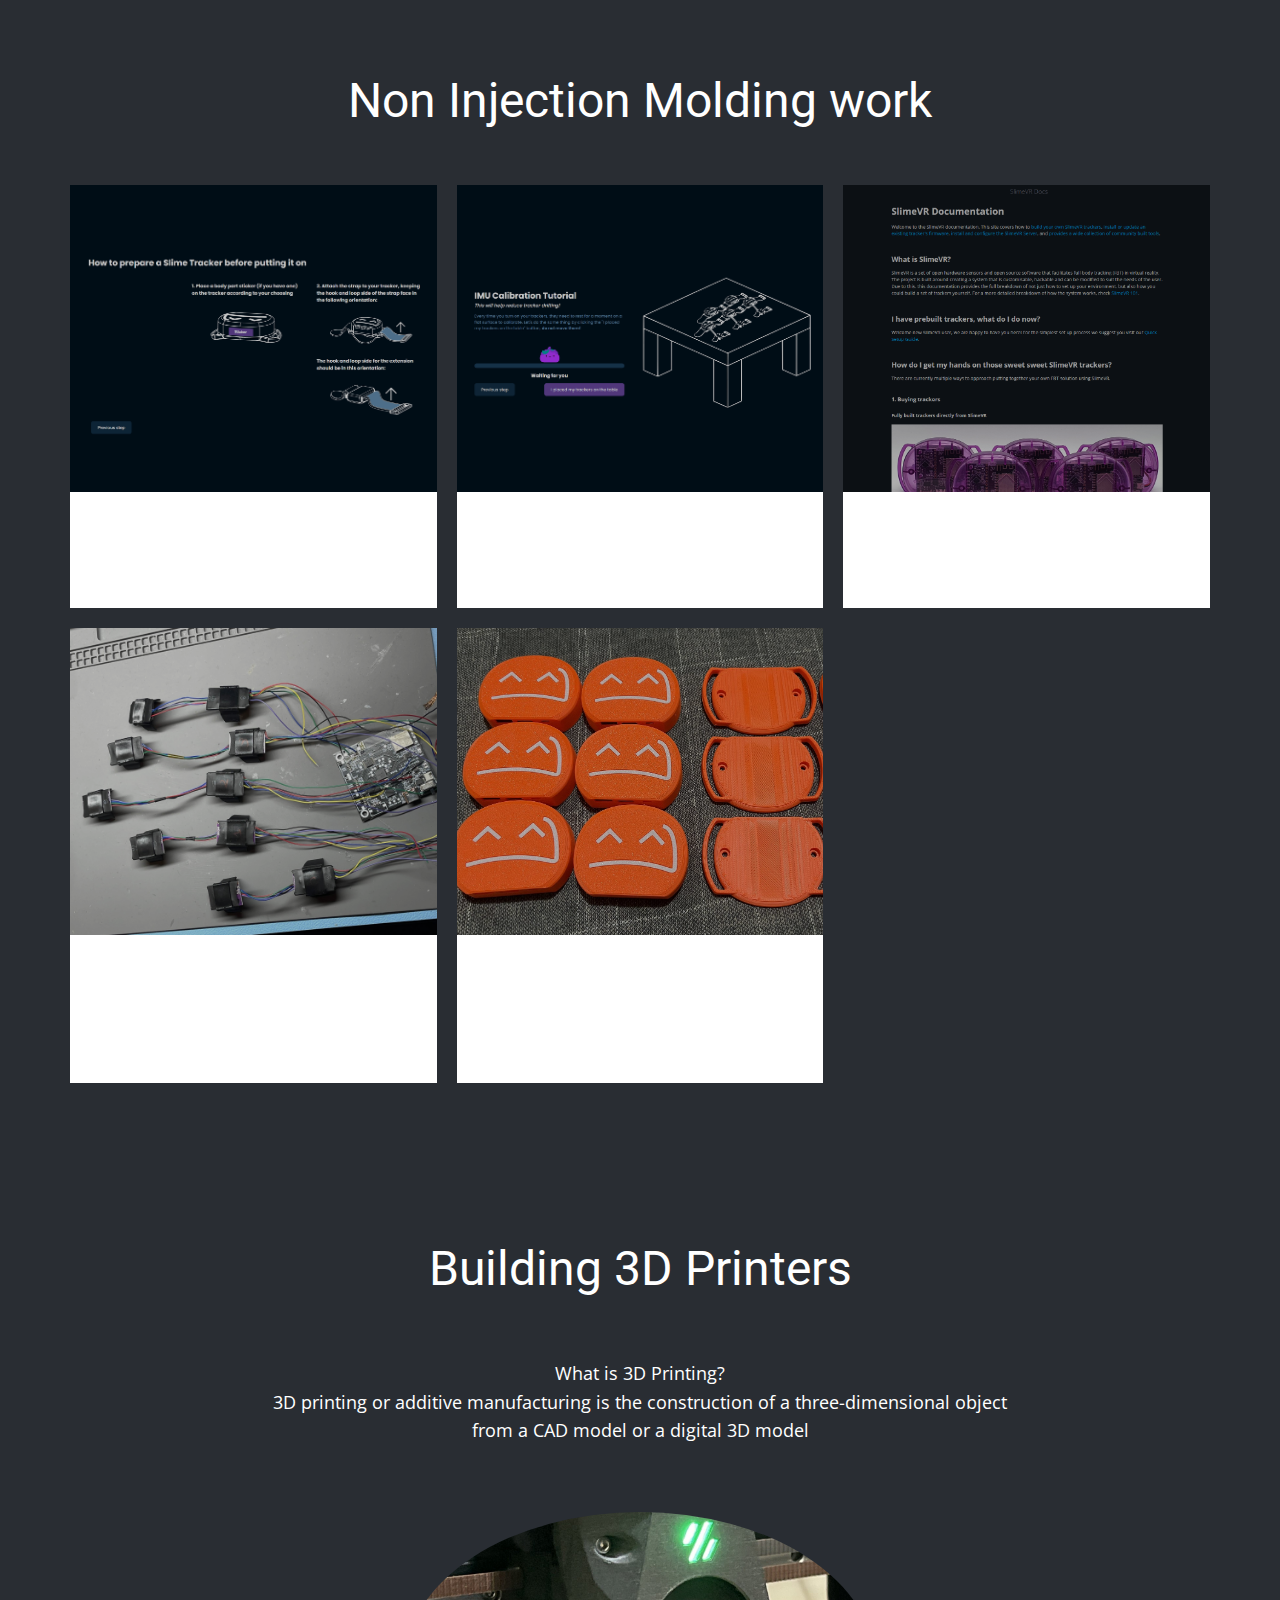
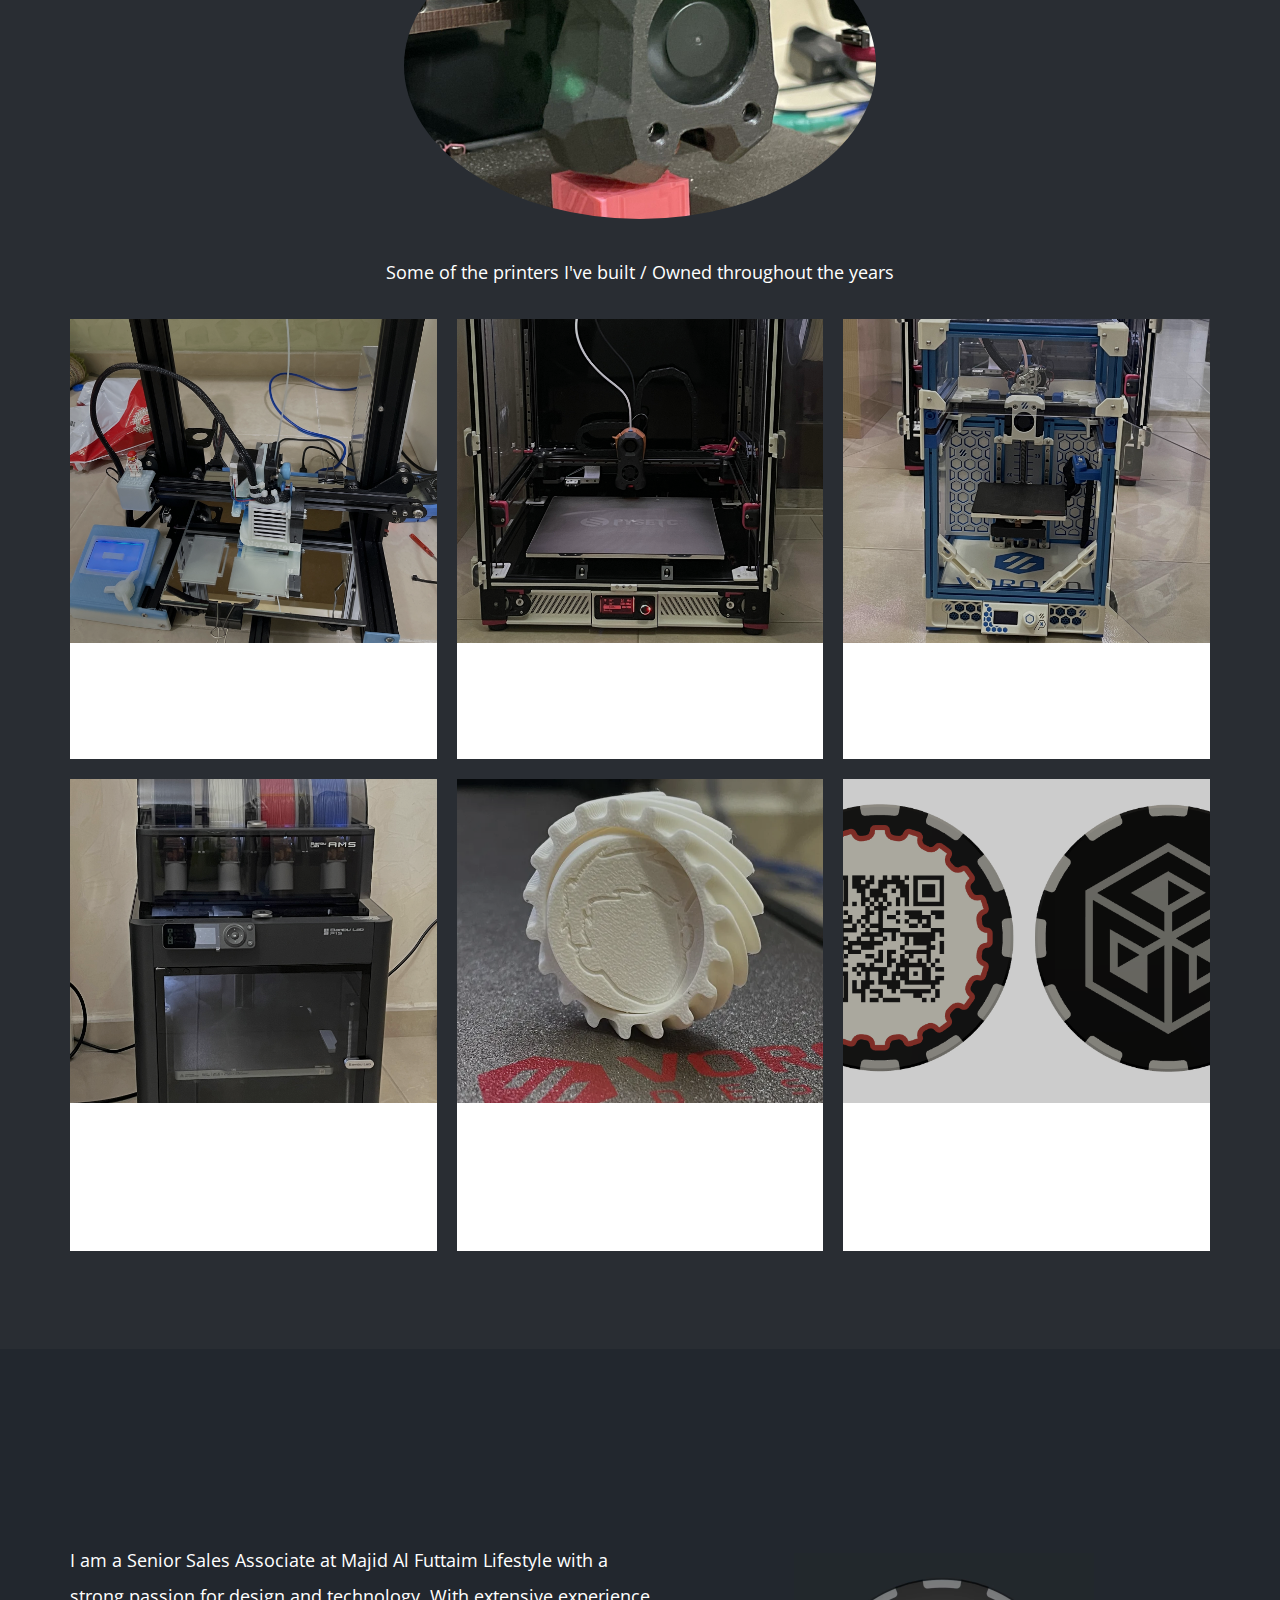
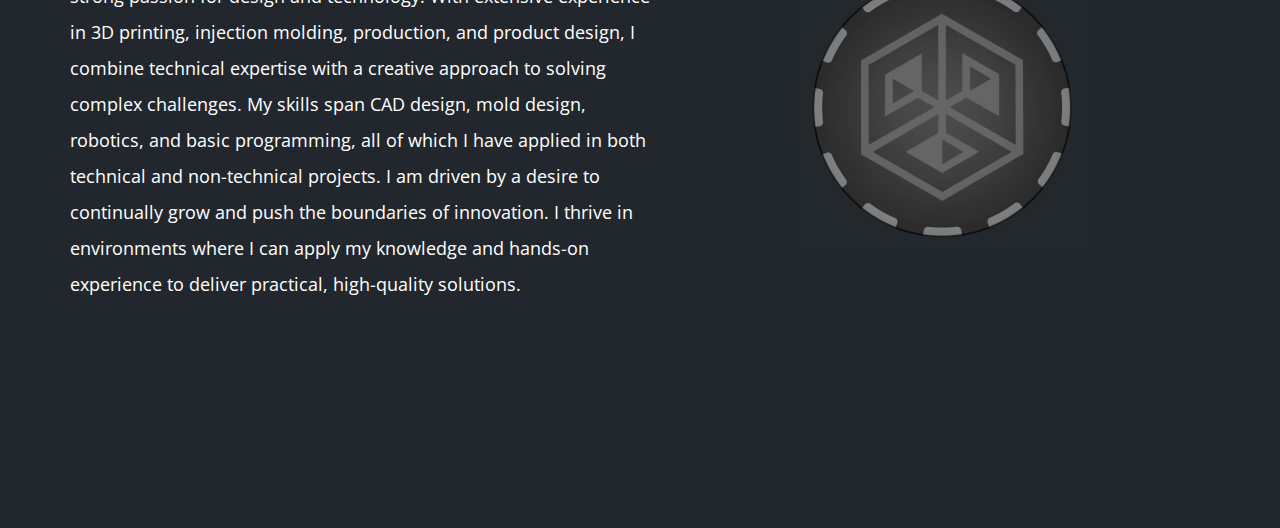
==== commit 57b36357: "don fix2" ====
--- a/index.html
+++ b/index.html
@@ -5,7 +5,7 @@
     <meta name="keywords" content="Yousef&nbsp;Al Mazrouei, Experiences, ​Portfolio, ​Build your website
 in record time, INTUITIVE">
     <meta name="description" content="">
-    <title>Home</title>
+    <title>Yousef Al Mazrouei</title>
     <link rel="stylesheet" href="nicepage.css" media="screen">
 <link rel="stylesheet" href="index.css" media="screen">
     <script class="u-script" type="text/javascript" src="jquery.js" defer=""></script>
@@ -26,10 +26,10 @@
 		"name": ""
 }</script>
     <meta name="theme-color" content="#478ac9">
-    <meta property="og:title" content="Home">
+    <meta property="og:title" content="Yousef Al Mazrouei">
     <meta property="og:type" content="website">
   <meta data-intl-tel-input-cdn-path="intlTelInput/"></head>
-  <body data-home-page="Home.html" data-home-page-title="Home" data-path-to-root="./" data-include-products="false" class="u-body u-xl-mode" data-lang="en"><header class="u-clearfix u-header u-header" id="sec-e397"><div class="u-clearfix u-sheet u-sheet-1">
+  <body data-home-page="Yousef-Al-Mazrouei.html" data-home-page-title="Yousef Al Mazrouei" data-path-to-root="./" data-include-products="false" class="u-body u-xl-mode" data-lang="en"><header class="u-clearfix u-header u-header" id="sec-e397"><div class="u-clearfix u-sheet u-sheet-1">
         <nav class="u-menu u-menu-one-level u-offcanvas u-menu-1">
           <div class="menu-collapse" style="font-size: 1rem; letter-spacing: 0px;">
             <a class="u-button-style u-custom-left-right-menu-spacing u-custom-padding-bottom u-custom-top-bottom-menu-spacing u-hamburger-link u-nav-link u-text-active-palette-1-base u-text-hover-palette-2-base" href="#">
@@ -39,32 +39,34 @@
             </a>
           </div>
           <div class="u-custom-menu u-nav-container">
-            <ul class="u-nav u-unstyled u-nav-1"><li class="u-nav-item"><a class="u-button-style u-nav-link u-text-active-palette-1-base u-text-hover-palette-2-base" href="./" style="padding: 10px 20px;">Home</a>
-</li><li class="u-nav-item"><a class="u-button-style u-nav-link u-text-active-palette-1-base u-text-hover-palette-2-base" href="./#carousel_d96b" style="padding: 10px 20px;">About</a>
+            <ul class="u-nav u-unstyled u-nav-1"><li class="u-nav-item"><a class="u-button-style u-nav-link u-text-active-palette-1-base u-text-hover-palette-2-base" href="./#carousel_d96b" style="padding: 10px 20px;">About</a>
+</li><li class="u-nav-item"><a class="u-button-style u-nav-link u-text-active-palette-1-base u-text-hover-palette-2-base" href="./#carousel_f731" style="padding: 10px 20px;">SlimeVR</a>
+</li><li class="u-nav-item"><a class="u-button-style u-nav-link u-text-active-palette-1-base u-text-hover-palette-2-base" href="./#carousel_3886" style="padding: 10px 20px;">3D Printing</a>
 </li></ul>
           </div>
           <div class="u-custom-menu u-nav-container-collapse">
             <div class="u-black u-container-style u-inner-container-layout u-opacity u-opacity-95 u-sidenav">
               <div class="u-inner-container-layout u-sidenav-overflow">
                 <div class="u-menu-close"></div>
-                <ul class="u-align-center u-nav u-popupmenu-items u-unstyled u-nav-2"><li class="u-nav-item"><a class="u-button-style u-nav-link" href="./">Home</a>
-</li><li class="u-nav-item"><a class="u-button-style u-nav-link" href="./#carousel_d96b">About</a>
+                <ul class="u-align-center u-nav u-popupmenu-items u-unstyled u-nav-2"><li class="u-nav-item"><a class="u-button-style u-nav-link" href="./#carousel_d96b">About</a>
+</li><li class="u-nav-item"><a class="u-button-style u-nav-link" href="./#carousel_f731">SlimeVR</a>
+</li><li class="u-nav-item"><a class="u-button-style u-nav-link" href="./#carousel_3886">3D Printing</a>
 </li></ul>
               </div>
             </div>
             <div class="u-black u-menu-overlay u-opacity u-opacity-70"></div>
           </div>
         </nav>
-        <img class="u-image u-image-default u-preserve-proportions u-image-1" src="images/tom21.svg" alt="" data-image-width="137" data-image-height="150">
+        <img class="u-image u-image-default u-image-1" src="images/tom21.svg" alt="" data-image-width="137" data-image-height="150">
       </div></header>
-    <section class="u-clearfix u-image u-section-1" id="carousel_1238" data-image-width="1980" data-image-height="1320">
+    <section class="u-clearfix u-image u-valign-bottom-xs u-section-1" id="carousel_1238" data-image-width="1980" data-image-height="1320">
       <div class="data-layout-selected u-clearfix u-expanded-width-xs u-layout-wrap u-layout-wrap-1">
         <div class="u-gutter-0 u-layout" style="">
           <div class="u-layout-row" style="">
-            <div class="u-align-left u-container-align-left u-container-style u-layout-cell u-size-27-lg u-size-27-xl u-size-60-md u-size-60-sm u-size-60-xs u-layout-cell-1" data-animation-name="customAnimationIn" data-animation-duration="1500" data-animation-delay="0">
+            <div class="u-align-left u-container-align-left u-container-style u-layout-cell u-size-24-lg u-size-24-xl u-size-60-md u-size-60-sm u-size-60-xs u-layout-cell-1" data-animation-name="customAnimationIn" data-animation-duration="1500" data-animation-delay="0">
               <div class="u-container-layout u-container-layout-1">
                 <h3 class="u-align-left u-text u-text-body-alt-color u-text-1"> I’m an industrial designer.</h3>
-                <h2 class="u-align-left u-text u-text-body-alt-color u-text-2" data-animation-name="customAnimationIn" data-animation-duration="1250" data-animation-delay="750">Yousef&nbsp;<br>Al Mazrouei
+                <h2 class="u-align-left u-text u-text-body-alt-color u-text-2">Yousef&nbsp;<br>Al Mazrouei
                 </h2>
                 <div class="u-align-left u-border-1 u-border-palette-5-light-1 u-line u-line-horizontal u-opacity u-opacity-30 u-line-1"></div>
                 <p class="u-align-left u-text u-text-palette-5-light-2 u-text-3">Address:&nbsp; &nbsp; &nbsp; &nbsp; &nbsp; &nbsp; &nbsp; &nbsp;<span style="font-weight: 400;">Abu Dhabi, United Arab Emirates</span>
@@ -76,7 +78,7 @@
                 </p>
               </div>
             </div>
-            <div class="u-container-align-center u-container-style u-image u-layout-cell u-size-33-lg u-size-33-xl u-size-60-md u-size-60-sm u-size-60-xs u-image-1" data-image-width="1368" data-image-height="1336" data-animation-name="customAnimationIn" data-animation-duration="1500" data-animation-delay="0">
+            <div class="u-container-align-center u-container-style u-image u-layout-cell u-size-36-lg u-size-36-xl u-size-60-md u-size-60-sm u-size-60-xs u-image-1" data-image-width="1368" data-image-height="1336">
               <div class="u-container-layout u-container-layout-2"></div>
             </div>
           </div>
@@ -106,7 +108,7 @@
     </section>
     <section class="u-align-center u-clearfix u-container-align-center u-palette-5-dark-3 u-section-3" id="carousel_f731">
       <div class="u-clearfix u-sheet u-sheet-1">
-        <h2 class="u-align-center u-text u-text-1" data-animation-name="customAnimationIn" data-animation-duration="1500" data-animation-delay="750"><b>CAD Designer / SlimeVR Contributor</b>
+        <h2 class="u-align-center u-text u-text-1"><b>CAD Designer / SlimeVR Contributor</b>
         </h2>
         <p class="u-align-center u-text u-text-2">What is SlimeVR ?<br>SlimeVR&nbsp;is a set of open hardware sensors and open source software that facilitates full-body tracking (FBT) in virtual reality. With no base station required, SlimeVR makes wireless VR FBT affordable and comfortable.<br>
           <br>
@@ -115,41 +117,41 @@
         <p class="u-align-center u-text u-text-3" data-animation-name="customAnimationIn" data-animation-duration="1250" data-animation-delay="750">Some of the work I've done.</p>
         <div class="u-expanded-width u-list u-list-1">
           <div class="u-repeater u-repeater-1">
-            <div class="u-align-center u-container-align-center u-container-style u-list-item u-repeater-item u-white u-list-item-1" src="" data-animation-name="customAnimationIn" data-animation-duration="1750" data-animation-delay="500">
+            <div class="u-align-center u-container-align-center u-container-style u-list-item u-repeater-item u-white u-list-item-1" src="">
               <div class="u-container-layout u-similar-container u-valign-top u-container-layout-1">
                 <img class="u-expanded-width u-image u-image-2" src="images/DSC04973.webp" data-image-width="823" data-image-height="549">
                 <h5 class="u-align-center u-text u-text-4" data-animation-name="customAnimationIn" data-animation-duration="1750" data-animation-delay="500"> SlimeVR Main Case (Purple PC plastic)</h5>
               </div>
             </div>
-            <div class="u-align-center u-container-align-center u-container-style u-list-item u-repeater-item u-white u-list-item-2" src="" data-animation-name="customAnimationIn" data-animation-duration="1750" data-animation-delay="500">
+            <div class="u-align-center u-container-align-center u-container-style u-list-item u-repeater-item u-white u-list-item-2" src="">
               <div class="u-container-layout u-similar-container u-valign-top u-container-layout-2">
                 <img class="u-expanded-width u-image u-image-3" src="images/DSC04984.webp" data-image-width="823" data-image-height="549">
                 <h5 class="u-align-center u-text u-text-5" data-animation-name="customAnimationIn" data-animation-duration="1750" data-animation-delay="500"> SlimeVR Main Case&nbsp;<br>(Black PC plastic)
                 </h5>
               </div>
             </div>
-            <div class="u-align-center u-container-align-center u-container-style u-list-item u-repeater-item u-white u-list-item-3" src="" data-animation-name="customAnimationIn" data-animation-duration="1750" data-animation-delay="500">
+            <div class="u-align-center u-container-align-center u-container-style u-list-item u-repeater-item u-white u-list-item-3" src="">
               <div class="u-container-layout u-similar-container u-valign-top u-container-layout-3">
                 <img class="u-expanded-width u-image u-image-4" src="images/DSC04975.webp" data-image-width="823" data-image-height="549">
                 <h5 class="u-align-center u-text u-text-6" data-animation-name="customAnimationIn" data-animation-duration="1750" data-animation-delay="500"> SlimeVR Main Case&nbsp;<br>(White PC plastic)
                 </h5>
               </div>
             </div>
-            <div class="u-align-center u-container-align-center u-container-style u-list-item u-repeater-item u-white u-list-item-4" src="" data-animation-name="customAnimationIn" data-animation-duration="1750" data-animation-delay="500">
+            <div class="u-align-center u-container-align-center u-container-style u-list-item u-repeater-item u-white u-list-item-4" src="">
               <div class="u-container-layout u-similar-container u-valign-top u-container-layout-4">
                 <img class="u-expanded-width u-image u-image-5" src="images/slimevr-update-23-3_jpg_md-xl.jpg" data-image-width="1599" data-image-height="1201">
                 <h5 class="u-align-center u-text u-text-7" data-animation-name="customAnimationIn" data-animation-duration="1750" data-animation-delay="500"> SlimeVR Main / Extension Cases 1st Production Run<br>(Purple ABS plastic)
                 </h5>
               </div>
             </div>
-            <div class="u-align-center u-container-align-center u-container-style u-list-item u-repeater-item u-white u-list-item-5" src="" data-animation-name="customAnimationIn" data-animation-duration="1750" data-animation-delay="500">
+            <div class="u-align-center u-container-align-center u-container-style u-list-item u-repeater-item u-white u-list-item-5" src="">
               <div class="u-container-layout u-similar-container u-valign-top u-container-layout-5">
                 <img class="u-expanded-width u-image u-image-6" src="images/IMG_20230303_124818.jpg" data-image-width="4000" data-image-height="3000">
                 <h5 class="u-align-center u-text u-text-8" data-animation-name="customAnimationIn" data-animation-duration="1750" data-animation-delay="500">Prototype Extension Case<br>(Translucent ABS)
                 </h5>
               </div>
             </div>
-            <div class="u-align-center u-container-align-center u-container-style u-list-item u-repeater-item u-white u-list-item-6" src="" data-animation-name="customAnimationIn" data-animation-duration="1750" data-animation-delay="500">
+            <div class="u-align-center u-container-align-center u-container-style u-list-item u-repeater-item u-white u-list-item-6" src="">
               <div class="u-container-layout u-similar-container u-valign-top u-container-layout-6">
                 <img class="u-expanded-width u-image u-image-7" src="images/IMG_20221221_204700.jpg" data-image-width="4000" data-image-height="2035">
                 <h5 class="u-align-center u-text u-text-9" data-animation-name="customAnimationIn" data-animation-duration="1750" data-animation-delay="500"> Prototype Main Case<br>(Transparent ABS)
@@ -165,43 +167,43 @@
         <h2 class="u-text u-text-1">Non Injection Molding work</h2>
         <div class="u-expanded-width u-list u-list-1">
           <div class="u-repeater u-repeater-1">
-            <div class="u-align-center u-container-align-center u-container-style u-list-item u-repeater-item u-white u-list-item-1" src="" data-animation-name="customAnimationIn" data-animation-duration="1750" data-animation-delay="500">
-              <div class="u-container-layout u-similar-container u-valign-top-lg u-valign-top-md u-valign-top-sm u-valign-top-xl u-container-layout-1">
+            <div class="u-align-center u-container-align-center u-container-style u-list-item u-repeater-item u-white u-list-item-1" src="">
+              <div class="u-container-layout u-similar-container u-valign-top u-container-layout-1">
                 <img class="u-expanded-width u-image u-image-1" src="images/quick_prepare.png" data-image-width="2100" data-image-height="1282">
                 <h5 class="u-align-center u-text u-text-2" data-animation-name="customAnimationIn" data-animation-duration="1750" data-animation-delay="500"> SlimeVR GUI&nbsp;<br> Preparations Tutorial
                 </h5>
               </div>
             </div>
-            <div class="u-align-center u-container-align-center u-container-style u-list-item u-repeater-item u-white u-list-item-2" src="" data-animation-name="customAnimationIn" data-animation-duration="1750" data-animation-delay="500">
-              <div class="u-container-layout u-similar-container u-valign-top-lg u-valign-top-md u-valign-top-sm u-valign-top-xl u-container-layout-2">
+            <div class="u-align-center u-container-align-center u-container-style u-list-item u-repeater-item u-white u-list-item-2" src="">
+              <div class="u-container-layout u-similar-container u-valign-top u-container-layout-2">
                 <img class="u-expanded-width u-image u-image-2" src="images/quick_calibrate.png" data-image-width="2100" data-image-height="1282">
                 <h5 class="u-align-center u-text u-text-3" data-animation-name="customAnimationIn" data-animation-duration="1750" data-animation-delay="500"> SlimeVR GUI Calibration Tutorial</h5>
               </div>
             </div>
-            <div class="u-align-center u-container-align-center u-container-style u-list-item u-repeater-item u-white u-list-item-3" src="" data-animation-name="customAnimationIn" data-animation-duration="1750" data-animation-delay="500">
-              <div class="u-container-layout u-similar-container u-valign-top-lg u-valign-top-md u-valign-top-sm u-valign-top-xl u-container-layout-3">
+            <div class="u-align-center u-container-align-center u-container-style u-list-item u-repeater-item u-white u-list-item-3" src="">
+              <div class="u-container-layout u-similar-container u-valign-top u-container-layout-3">
                 <img class="u-expanded-width u-image u-image-3" src="images/docs.png" data-image-width="1920" data-image-height="951">
                 <h5 class="u-align-center u-text u-text-4" data-animation-name="customAnimationIn" data-animation-duration="1750" data-animation-delay="500"> SlimeVR ​Documentation<br>
                   <br>
                 </h5>
               </div>
             </div>
-            <div class="u-align-center u-container-align-center u-container-style u-list-item u-repeater-item u-white u-list-item-4" src="" data-animation-name="customAnimationIn" data-animation-duration="1750" data-animation-delay="500">
-              <div class="u-container-layout u-similar-container u-valign-top-lg u-valign-top-md u-valign-top-sm u-valign-top-xl u-container-layout-4">
+            <div class="u-align-center u-container-align-center u-container-style u-list-item u-repeater-item u-white u-list-item-4" src="">
+              <div class="u-container-layout u-similar-container u-valign-top u-container-layout-4">
                 <img class="u-expanded-width u-image u-image-4" src="images/rotatedimu.jpg" data-image-width="4032" data-image-height="3024">
                 <h5 class="u-align-center u-text u-text-5" data-animation-name="customAnimationIn" data-animation-duration="1750" data-animation-delay="500"> SlimeVR ​Experimental IMU Based Finger Tracking&nbsp;&nbsp;</h5>
               </div>
             </div>
-            <div class="u-align-center u-container-align-center u-container-style u-list-item u-repeater-item u-white u-list-item-5" src="" data-animation-name="customAnimationIn" data-animation-duration="1750" data-animation-delay="500">
-              <div class="u-container-layout u-similar-container u-valign-top-lg u-valign-top-md u-valign-top-sm u-valign-top-xl u-container-layout-5">
+            <div class="u-align-center u-container-align-center u-container-style u-list-item u-repeater-item u-white u-list-item-5" src="">
+              <div class="u-container-layout u-similar-container u-valign-top u-container-layout-5">
                 <img class="u-expanded-width u-image u-image-5" src="images/SPOILER_Orange.jpg" data-image-width="4030" data-image-height="2127">
                 <h5 class="u-align-center u-text u-text-6" data-animation-name="customAnimationIn" data-animation-duration="1750" data-animation-delay="500">Prototype 3D Printed Cases (Orange ASA)</h5>
               </div>
             </div>
             <div class="u-align-center u-container-align-center u-container-style u-list-item u-repeater-item u-white u-list-item-6" src="" data-animation-name="customAnimationIn" data-animation-duration="1750" data-animation-delay="500">
-              <div class="u-container-layout u-similar-container u-valign-top-lg u-valign-top-md u-valign-top-sm u-valign-top-xl u-container-layout-6">
+              <div class="u-container-layout u-similar-container u-valign-top u-container-layout-6">
                 <img class="u-expanded-width u-image u-image-6" src="images/IMG_1072.jpg" data-image-width="3023" data-image-height="3023">
-                <h5 class="u-align-center u-text u-text-7" data-animation-name="customAnimationIn" data-animation-duration="1750" data-animation-delay="500"> Prototype Soldering Jig<br>(Pink ABS)
+                <h5 class="u-align-center u-text u-text-7"> Prototype Soldering Jig<br>(Pink ABS)
                 </h5>
               </div>
             </div>
@@ -211,54 +213,54 @@
     </section>
     <section class="u-align-center u-clearfix u-container-align-center u-palette-5-dark-3 u-section-5" id="carousel_3886">
       <div class="u-clearfix u-sheet u-valign-middle-xs u-sheet-1">
-        <h2 class="u-align-center u-text u-text-1" data-animation-name="customAnimationIn" data-animation-duration="1500" data-animation-delay="750">Building 3D Printers</h2>
+        <h2 class="u-align-center u-text u-text-1">Building 3D Printers</h2>
         <p class="u-align-center u-text u-text-2">What is 3D Printing?<br>3D printing or additive manufacturing is the construction of a three-dimensional object from a CAD model or a digital 3D model<br><b></b>
           <br>
           <br>
         </p>
         <img class="u-align-center-md u-align-center-sm u-align-center-xs u-image u-image-circle u-image-1" src="images/IMG_9533.jpg" alt="" data-image-width="3024" data-image-height="4032">
-        <p class="u-align-center u-text u-text-3" data-animation-name="customAnimationIn" data-animation-duration="1250" data-animation-delay="750">Some of the printers I've built / Owned throughout the years</p>
+        <p class="u-align-center u-text u-text-3">Some of the printers I've built / Owned throughout the years</p>
         <div class="u-expanded-width u-list u-list-1">
           <div class="u-repeater u-repeater-1">
-            <div class="u-align-center u-container-align-center u-container-style u-list-item u-repeater-item u-white u-list-item-1" src="" data-animation-name="customAnimationIn" data-animation-duration="1750" data-animation-delay="500">
+            <div class="u-align-center u-container-align-center u-container-style u-list-item u-repeater-item u-white u-list-item-1" src="">
               <div class="u-container-layout u-similar-container u-valign-top u-container-layout-1">
                 <img class="u-expanded-width u-image u-image-2" src="images/FBE2D948-07A3-4FBE-9FEE-1636507E2919.jpg" data-image-width="3024" data-image-height="4032">
                 <h5 class="u-align-center u-text u-text-4" data-animation-name="customAnimationIn" data-animation-duration="1750" data-animation-delay="500">Modified Creality Ender 3<br>2018 
                 </h5>
               </div>
             </div>
-            <div class="u-align-center u-container-align-center u-container-style u-list-item u-repeater-item u-white u-list-item-2" src="" data-animation-name="customAnimationIn" data-animation-duration="1750" data-animation-delay="500">
+            <div class="u-align-center u-container-align-center u-container-style u-list-item u-repeater-item u-white u-list-item-2" src="">
               <div class="u-container-layout u-similar-container u-valign-top u-container-layout-2">
                 <img class="u-expanded-width u-image u-image-3" src="images/IMG_2865.jpg" data-image-width="3024" data-image-height="4032">
                 <h5 class="u-align-center u-text u-text-5" data-animation-name="customAnimationIn" data-animation-duration="1750" data-animation-delay="500">Voron Design V2.4 R2<br>2022
                 </h5>
               </div>
             </div>
-            <div class="u-align-center u-container-align-center u-container-style u-list-item u-repeater-item u-white u-list-item-3" src="" data-animation-name="customAnimationIn" data-animation-duration="1750" data-animation-delay="500">
+            <div class="u-align-center u-container-align-center u-container-style u-list-item u-repeater-item u-white u-list-item-3" src="">
               <div class="u-container-layout u-similar-container u-valign-top u-container-layout-3">
                 <img class="u-expanded-width u-image u-image-4" src="images/IMG_2866.jpg" data-image-width="3024" data-image-height="4032">
                 <h5 class="u-align-center u-text u-text-6" data-animation-name="customAnimationIn" data-animation-duration="1750" data-animation-delay="500">Voron Design V0.2 R1<br>2023
                 </h5>
               </div>
             </div>
-            <div class="u-align-center u-container-align-center u-container-style u-list-item u-repeater-item u-white u-list-item-4" src="" data-animation-name="customAnimationIn" data-animation-duration="1750" data-animation-delay="500">
+            <div class="u-align-center u-container-align-center u-container-style u-list-item u-repeater-item u-white u-list-item-4" src="">
               <div class="u-container-layout u-similar-container u-valign-top u-container-layout-4">
                 <img class="u-expanded-width u-image u-image-5" src="images/IMG_2868.jpg" data-image-width="3024" data-image-height="4032">
                 <h5 class="u-align-center u-text u-text-7" data-animation-name="customAnimationIn" data-animation-duration="1750" data-animation-delay="500"> Bambu Lab P1S<br>2024
                 </h5>
               </div>
             </div>
-            <div class="u-align-center u-container-align-center u-container-style u-list-item u-repeater-item u-white u-list-item-5" src="" data-animation-name="customAnimationIn" data-animation-duration="1750" data-animation-delay="500">
+            <div class="u-align-center u-container-align-center u-container-style u-list-item u-repeater-item u-white u-list-item-5" src="">
               <div class="u-container-layout u-similar-container u-valign-top u-container-layout-5">
                 <img class="u-expanded-width u-image u-image-6" src="images/086fe167-297f-419a-9551-f6b3be45f8e4.webp" data-image-width="720" data-image-height="960">
                 <h5 class="u-align-center u-text u-text-8" data-animation-name="customAnimationIn" data-animation-duration="1750" data-animation-delay="500"> Fidget Geared Coin Design For YouTuber: BossKerati<br>2023
                 </h5>
               </div>
             </div>
-            <div class="u-align-center u-container-align-center u-container-style u-list-item u-repeater-item u-white u-list-item-6" src="" data-animation-name="customAnimationIn" data-animation-duration="1750" data-animation-delay="500">
+            <div class="u-align-center u-container-align-center u-container-style u-list-item u-repeater-item u-white u-list-item-6" src="">
               <div class="u-container-layout u-similar-container u-valign-top u-container-layout-6">
                 <img class="u-expanded-width u-image u-image-7" src="images/coin.png" data-image-width="972" data-image-height="544">
-                <h5 class="u-align-center u-text u-text-9" data-animation-name="customAnimationIn" data-animation-duration="1750" data-animation-delay="500"> Business Coin<br>2024 
+                <h5 class="u-align-center u-text u-text-9" data-animation-name="customAnimationIn" data-animation-duration="1750" data-animation-delay="500"> Business Chip<br>2024 
                 </h5>
               </div>
             </div>
@@ -271,7 +273,7 @@
         <div class="u-container-align-center-md u-container-align-center-sm u-container-style u-expanded-width-md u-expanded-width-sm u-expanded-width-xs u-group u-shape-rectangle u-group-1">
           <div class="u-container-layout u-valign-middle-lg u-valign-middle-md u-valign-middle-sm u-valign-middle-xl u-container-layout-1">
             <h3 class="u-align-center-md u-align-center-sm u-align-center-xs u-align-left-lg u-align-left-xl u-text u-text-body-alt-color u-text-1" data-animation-name="customAnimationIn" data-animation-duration="1750" data-animation-delay="0"> About me</h3>
-            <p class="u-align-center-md u-align-center-sm u-align-center-xs u-align-left-lg u-align-left-xl u-text u-text-body-alt-color u-text-2" data-animation-name="customAnimationIn" data-animation-duration="1500" data-animation-delay="500"> I am a Senior Sales Associate at&nbsp;Majid Al Futtaim Lifestyle with a strong passion for design and technology.&nbsp;With extensive experience in 3D printing, injection molding, production, and product design, I combine technical expertise with a creative approach to solving complex challenges. My skills span CAD design, mold design, robotics, and basic programming, all of which I have applied in both technical and non-technical projects. I am driven by a desire to continually grow and push the boundaries of innovation. I thrive in environments where I can apply my knowledge and hands-on experience to deliver practical, high-quality solutions.<br>
+            <p class="u-align-center-md u-align-center-sm u-align-center-xs u-align-left-lg u-align-left-xl u-text u-text-body-alt-color u-text-2"> I am a Senior Sales Associate at&nbsp;Majid Al Futtaim Lifestyle with a strong passion for design and technology.&nbsp;With extensive experience in 3D printing, injection molding, production, and product design, I combine technical expertise with a creative approach to solving complex challenges. My skills span CAD design, mold design, robotics, and basic programming, all of which I have applied in both technical and non-technical projects. I am driven by a desire to continually grow and push the boundaries of innovation. I thrive in environments where I can apply my knowledge and hands-on experience to deliver practical, high-quality solutions.<br>
             </p>
             <a href="mailto:contact@yousefalmazrouei.com" class="u-active-white u-align-center-md u-align-center-sm u-align-center-xs u-align-left-lg u-align-left-xl u-border-none u-btn u-btn-round u-button-style u-hover-white u-palette-3-base u-radius-8 u-text-active-grey-80 u-text-body-alt-color u-text-hover-grey-80 u-btn-1" data-animation-name="customAnimationIn" data-animation-duration="1750" data-animation-delay="750">contact me </a>
           </div>
@@ -290,13 +292,6 @@
     
     
     
-    <section class="u-backlink u-clearfix u-grey-80">
-      <p class="u-text">
-        <span>This site was created with the </span>
-        <a class="u-link" href="https://nicepage.com/" target="_blank" rel="nofollow">
-          <span>Nicepage</span>
-        </a>
-      </p>
-    </section>
+   
   
 </body></html>--- a/nicepage.css
+++ b/nicepage.css
@@ -43627,6 +43627,78 @@
         }
 
         
+        
+        .u-custom-color-4,
+        .u-body.u-custom-color-4,
+        section.u-custom-color-4:before,
+        .u-custom-color-4 > .u-audio-main-layout-wrapper:before,
+        .u-custom-color-4 > .u-container-layout:before,
+        .u-custom-color-4 > .u-inner-container-layout:before,
+        .u-custom-color-4.u-sidenav:before,
+        .u-container-layout.u-container-layout.u-custom-color-4:before,
+        .u-table-alt-custom-color-4 tr:nth-child(even)
+        {
+            color: #ffffff;
+            background-color: #22272e;
+        }
+
+        .u-input.u-custom-color-4,
+        .u-field-input.u-custom-color-4,
+        .u-button-style.u-custom-color-4,
+        .u-button-style.u-custom-color-4[class*="u-border-"]
+        {
+            color: #ffffff !important;
+            background-color: #22272e !important;
+        }
+
+        .u-button-style.u-custom-color-4:hover,
+        .u-button-style.u-custom-color-4[class*="u-border-"]:hover,
+        .u-button-style.u-custom-color-4:focus,
+        .u-button-style.u-custom-color-4[class*="u-border-"]:focus,
+        .u-button-style.u-button-style.u-custom-color-4:active,
+        .u-button-style.u-button-style.u-custom-color-4[class*="u-border-"]:active,
+        .u-button-style.u-button-style.u-custom-color-4.active,
+        .u-button-style.u-button-style.u-custom-color-4[class*="u-border-"].active,
+        li.active > .u-button-style.u-button-style.u-custom-color-4,
+        li.active > .u-button-style.u-button-style.u-custom-color-4[class*="u-border-"]
+        {
+            color: #ffffff !important;
+            background-color: #1f2329 !important;
+        }
+
+        .u-hover-custom-color-4:hover,
+        .u-hover-custom-color-4[class*="u-border-"]:hover,
+        .u-hover-custom-color-4:focus,
+        .u-hover-custom-color-4[class*="u-border-"]:focus,
+        .u-active-custom-color-4.u-active.u-active,
+        .u-active-custom-color-4[class*="u-border-"].u-active.u-active,
+        a.u-button-style.u-hover-custom-color-4:hover,
+        a.u-button-style.u-hover-custom-color-4.hover,
+        a.u-button-style.u-hover-custom-color-4[class*="u-border-"]:hover,
+        a.u-button-style.u-hover-custom-color-4[class*="u-border-"].hover,
+        a.u-button-style:hover > .u-hover-custom-color-4,
+        a.u-button-style:hover > .u-hover-custom-color-4[class*="u-border-"],
+        a.u-button-style.u-hover-custom-color-4:focus,
+        a.u-button-style.u-hover-custom-color-4[class*="u-border-"]:focus,
+        a.u-button-style.u-button-style.u-active-custom-color-4:active,
+        a.u-button-style.u-button-style.u-active-custom-color-4[class*="u-border-"]:active,
+        a.u-button-style.u-button-style.u-active-custom-color-4.active,
+        a.u-button-style.u-button-style.u-active-custom-color-4[class*="u-border-"].active,
+        a.u-button-style.u-button-style.active > .u-active-custom-color-4,
+        a.u-button-style.u-button-style.active > .u-active-custom-color-4[class*="u-border-"],
+        li.active > a.u-button-style.u-button-style.u-active-custom-color-4,
+        li.active > a.u-button-style.u-button-style.u-active-custom-color-4[class*="u-border-"],
+        input.u-field-input.u-field-input.u-active-custom-color-4:checked
+        {
+            color: #ffffff !important;
+            background-color: #22272e !important;
+        }
+
+        a.u-link.u-hover-custom-color-4:hover {
+            color: #22272e !important;
+        }
+
+        
 
         
         .u-border-custom-color-1,
@@ -43777,6 +43849,57 @@
         }
 
         .u-link.u-border-custom-color-3[class*="u-border-"]:hover
+        {
+            border-color: #1f2329 !important;
+        }
+        
+        
+        .u-border-custom-color-4,
+        .u-border-custom-color-4.u-input,
+        .u-border-custom-color-4.u-field-input.u-field-input,
+        .u-separator-custom-color-4:after
+        {
+            border-color: #22272e;
+            stroke: #22272e;
+        }
+
+        .u-button-style.u-border-custom-color-4
+        {
+            border-color: #22272e !important;
+            color: #22272e !important;
+            background-color: transparent !important;
+        }
+
+        .u-button-style.u-border-custom-color-4:hover,
+        .u-button-style.u-border-custom-color-4:focus
+        {
+            border-color: transparent !important;
+            color: #1f2329 !important;
+            background-color: transparent !important;
+        }
+
+        .u-border-hover-custom-color-4:hover,
+        .u-border-hover-custom-color-4:focus,
+        .u-border-active-custom-color-4.u-active.u-active,
+        a.u-button-style.u-border-hover-custom-color-4:hover,
+        a.u-button-style:hover > .u-border-hover-custom-color-4,
+        a.u-button-style.u-border-hover-custom-color-4:focus,
+        a.u-button-style.u-button-style.u-border-active-custom-color-4:active,
+        a.u-button-style.u-button-style.u-border-active-custom-color-4.active,
+        a.u-button-style.u-button-style.active > .u-border-active-custom-color-4,
+        li.active > a.u-button-style.u-button-style.u-border-active-custom-color-4,
+        input.u-field-input.u-field-input.u-border-active-custom-color-4:checked
+        {
+            color: #22272e !important;
+            border-color: #22272e !important;
+        }
+
+        .u-link.u-border-custom-color-4[class*="u-border-"]
+        {
+            border-color: #22272e !important;
+        }
+
+        .u-link.u-border-custom-color-4[class*="u-border-"]:hover
         {
             border-color: #1f2329 !important;
         }
@@ -44018,6 +44141,86 @@
         }
 
         a.u-link.u-text-hover-custom-color-3:hover
+        {
+            color: #22272e !important;
+        }
+        
+        
+        .u-text-custom-color-4,
+        .u-input.u-text-custom-color-4,
+        .u-input.u-text-custom-color-4[class*="u-border-"],
+        li.active > a.u-button-style.u-text-custom-color-4,
+        li.active > a.u-button-style.u-text-custom-color-4[class*="u-border-"],
+        a.u-button-style.u-text-custom-color-4,
+        a.u-button-style.u-text-custom-color-4[class*="u-border-"]
+        {
+            color: #22272e !important;
+            
+            
+            
+        }
+
+        a.u-button-style.u-text-custom-color-4:hover,
+        a.u-button-style.u-text-custom-color-4[class*="u-border-"]:hover,
+        a.u-button-style.u-text-custom-color-4:focus,
+        a.u-button-style.u-text-custom-color-4[class*="u-border-"]:focus,
+        a.u-button-style.u-button-style.u-text-custom-color-4:active,
+        a.u-button-style.u-button-style.u-text-custom-color-4[class*="u-border-"]:active,
+        a.u-button-style.u-button-style.u-text-custom-color-4.active,
+        a.u-button-style.u-button-style.u-text-custom-color-4[class*="u-border-"].active
+        {
+            color: #1f2329 !important;
+        }
+
+        /* hover */
+        a.u-button-style:hover > .u-text-hover-custom-color-4,
+        a.u-button-style:hover > .u-text-hover-custom-color-4[class*="u-border-"],
+        a.u-button-style.u-button-style.u-text-hover-custom-color-4:hover,
+        a.u-button-style.u-button-style.u-text-hover-custom-color-4[class*="u-border-"]:hover,
+        a.u-button-style.u-button-style.u-button-style.u-text-hover-custom-color-4.active,
+        a.u-button-style.u-button-style.u-button-style.u-text-hover-custom-color-4[class*="u-border-"].active,
+        a.u-button-style.u-button-style.u-button-style.u-text-hover-custom-color-4:active,
+        a.u-button-style.u-button-style.u-button-style.u-text-hover-custom-color-4[class*="u-border-"]:active,
+        a.u-button-style.u-button-style.u-text-hover-custom-color-4:focus,
+        a.u-button-style.u-button-style.u-text-hover-custom-color-4[class*="u-border-"]:focus,
+        /* active */
+        a.u-button-style.u-button-style.u-button-style.u-button-style.u-text-active-custom-color-4:active,
+        a.u-button-style.u-button-style.u-button-style.u-button-style.u-text-active-custom-color-4[class*="u-border-"]:active,
+        a.u-button-style.u-button-style.u-button-style.u-button-style.u-text-active-custom-color-4.active,
+        a.u-button-style.u-button-style.u-button-style.u-button-style.u-text-active-custom-color-4[class*="u-border-"].active,
+        a.u-button-style.u-button-style.active > .u-text-active-custom-color-4,
+        a.u-button-style.u-button-style.active > .u-text-active-custom-color-4[class*="u-border-"],
+        :not(.level-2) > .u-nav > .u-nav-item > a.u-nav-link.u-text-hover-custom-color-4:hover,
+        :not(.level-2) > .u-nav > .u-nav-item > a.u-nav-link.u-nav-link.u-text-active-custom-color-4.active,
+        .u-text-hover-custom-color-4.u-language-url:hover,
+        .u-text-hover-custom-color-4 .u-language-url:hover,
+        .u-text-hover-custom-color-4.u-carousel-control:hover,
+        .u-text-hover-custom-color-4.u-gallery-nav:hover,
+        .u-popupmenu-items.u-text-hover-custom-color-4 .u-nav-link:hover,
+        .u-popupmenu-items.u-popupmenu-items.u-text-active-custom-color-4 .u-nav-link.active,
+        .u-calendar-time-list .u-calendar-time-slot.u-text-hover-custom-color-4:hover,
+        .u-calendar-time-list .u-calendar-time-slot.u-text-active-custom-color-4.u-active
+        {
+            color: #22272e !important;
+        }
+
+        .u-text-custom-color-4 .u-svg-link,
+        .u-text-hover-custom-color-4:hover .u-svg-link,
+        .u-text-hover-custom-color-4:focus .u-svg-link,
+        .u-text-active-custom-color-4:active .u-svg-link.u-svg-link,
+        .u-button-style:hover > .u-text-hover-custom-color-4 .u-svg-link,
+        .u-button-style.u-button-style:active > .u-text-active-custom-color-4 .u-svg-link,
+        .u-button-style.u-button-style.active > .u-text-active-custom-color-4 .u-svg-link
+        {
+            fill: #22272e;
+        }
+
+        .u-link.u-text-custom-color-4:hover
+        {
+            color: #1f2329 !important;
+        }
+
+        a.u-link.u-text-hover-custom-color-4:hover
         {
             color: #22272e !important;
         }
@@ -44579,25 +44782,25 @@
         /** color-rules **/
 
         /** alt-color-rules **/
-        .u-custom-color-1 a,.u-custom-color-2 a,.u-custom-color-3 a,.u-body-color a,.u-palette-1-base a,.u-palette-1-dark-3 a,.u-palette-1-dark-2 a,.u-palette-1-dark-1 a,.u-palette-1 a,.u-palette-1-light-1 a,.u-palette-2-base a,.u-palette-2-dark-3 a,.u-palette-2-dark-2 a,.u-palette-2-dark-1 a,.u-palette-2 a,.u-palette-2-light-1 a,.u-palette-3-dark-3 a,.u-palette-3-dark-2 a,.u-palette-3-dark-1 a,.u-palette-4-base a,.u-palette-4-dark-3 a,.u-palette-4-dark-2 a,.u-palette-4-dark-1 a,.u-palette-5-dark-3 a,.u-palette-5-dark-2 a,.u-palette-5-dark-1 a,.u-grey-40 a,.u-grey-30 a,.u-grey-90 a,.u-grey-80 a,.u-grey-75 a,.u-black a,.u-grey-70 a,.u-grey-60 a,.u-grey-50 a,.u-grey-dark-3 a,.u-grey-dark-2 a,.u-grey-dark-1 a,.u-grey a,.u-shading a,.u-overlap-contrast .u-header a:not(.u-nav-link):not(.u-btn)
+        .u-custom-color-1 a,.u-custom-color-2 a,.u-custom-color-3 a,.u-custom-color-4 a,.u-body-color a,.u-palette-1-base a,.u-palette-1-dark-3 a,.u-palette-1-dark-2 a,.u-palette-1-dark-1 a,.u-palette-1 a,.u-palette-1-light-1 a,.u-palette-2-base a,.u-palette-2-dark-3 a,.u-palette-2-dark-2 a,.u-palette-2-dark-1 a,.u-palette-2 a,.u-palette-2-light-1 a,.u-palette-3-dark-3 a,.u-palette-3-dark-2 a,.u-palette-3-dark-1 a,.u-palette-4-base a,.u-palette-4-dark-3 a,.u-palette-4-dark-2 a,.u-palette-4-dark-1 a,.u-palette-5-dark-3 a,.u-palette-5-dark-2 a,.u-palette-5-dark-1 a,.u-grey-40 a,.u-grey-30 a,.u-grey-90 a,.u-grey-80 a,.u-grey-75 a,.u-black a,.u-grey-70 a,.u-grey-60 a,.u-grey-50 a,.u-grey-dark-3 a,.u-grey-dark-2 a,.u-grey-dark-1 a,.u-grey a,.u-shading a,.u-overlap-contrast .u-header a:not(.u-nav-link):not(.u-btn)
         {
         color: #adcce9;
         }
-        .u-custom-color-1 a:hover,.u-custom-color-2 a:hover,.u-custom-color-3 a:hover,.u-body-color a:hover,.u-palette-1-base a:hover,.u-palette-1-dark-3 a:hover,.u-palette-1-dark-2 a:hover,.u-palette-1-dark-1 a:hover,.u-palette-1 a:hover,.u-palette-1-light-1 a:hover,.u-palette-2-base a:hover,.u-palette-2-dark-3 a:hover,.u-palette-2-dark-2 a:hover,.u-palette-2-dark-1 a:hover,.u-palette-2 a:hover,.u-palette-2-light-1 a:hover,.u-palette-3-dark-3 a:hover,.u-palette-3-dark-2 a:hover,.u-palette-3-dark-1 a:hover,.u-palette-4-base a:hover,.u-palette-4-dark-3 a:hover,.u-palette-4-dark-2 a:hover,.u-palette-4-dark-1 a:hover,.u-palette-5-dark-3 a:hover,.u-palette-5-dark-2 a:hover,.u-palette-5-dark-1 a:hover,.u-grey-40 a:hover,.u-grey-30 a:hover,.u-grey-90 a:hover,.u-grey-80 a:hover,.u-grey-75 a:hover,.u-black a:hover,.u-grey-70 a:hover,.u-grey-60 a:hover,.u-grey-50 a:hover,.u-grey-dark-3 a:hover,.u-grey-dark-2 a:hover,.u-grey-dark-1 a:hover,.u-grey a:hover
+        .u-custom-color-1 a:hover,.u-custom-color-2 a:hover,.u-custom-color-3 a:hover,.u-custom-color-4 a:hover,.u-body-color a:hover,.u-palette-1-base a:hover,.u-palette-1-dark-3 a:hover,.u-palette-1-dark-2 a:hover,.u-palette-1-dark-1 a:hover,.u-palette-1 a:hover,.u-palette-1-light-1 a:hover,.u-palette-2-base a:hover,.u-palette-2-dark-3 a:hover,.u-palette-2-dark-2 a:hover,.u-palette-2-dark-1 a:hover,.u-palette-2 a:hover,.u-palette-2-light-1 a:hover,.u-palette-3-dark-3 a:hover,.u-palette-3-dark-2 a:hover,.u-palette-3-dark-1 a:hover,.u-palette-4-base a:hover,.u-palette-4-dark-3 a:hover,.u-palette-4-dark-2 a:hover,.u-palette-4-dark-1 a:hover,.u-palette-5-dark-3 a:hover,.u-palette-5-dark-2 a:hover,.u-palette-5-dark-1 a:hover,.u-grey-40 a:hover,.u-grey-30 a:hover,.u-grey-90 a:hover,.u-grey-80 a:hover,.u-grey-75 a:hover,.u-black a:hover,.u-grey-70 a:hover,.u-grey-60 a:hover,.u-grey-50 a:hover,.u-grey-dark-3 a:hover,.u-grey-dark-2 a:hover,.u-grey-dark-1 a:hover,.u-grey a:hover
         {
         color: #a1a1a1;
         }
-        .u-custom-color-1 .u-btn,.u-custom-color-2 .u-btn,.u-custom-color-3 .u-btn,.u-body-color .u-btn,.u-palette-1-base .u-btn,.u-palette-1-dark-3 .u-btn,.u-palette-1-dark-2 .u-btn,.u-palette-1-dark-1 .u-btn,.u-palette-1 .u-btn,.u-palette-1-light-1 .u-btn,.u-palette-2-base .u-btn,.u-palette-2-dark-3 .u-btn,.u-palette-2-dark-2 .u-btn,.u-palette-2-dark-1 .u-btn,.u-palette-2 .u-btn,.u-palette-2-light-1 .u-btn,.u-palette-3-dark-3 .u-btn,.u-palette-3-dark-2 .u-btn,.u-palette-3-dark-1 .u-btn,.u-palette-4-base .u-btn,.u-palette-4-dark-3 .u-btn,.u-palette-4-dark-2 .u-btn,.u-palette-4-dark-1 .u-btn,.u-palette-5-dark-3 .u-btn,.u-palette-5-dark-2 .u-btn,.u-palette-5-dark-1 .u-btn,.u-grey-40 .u-btn,.u-grey-30 .u-btn,.u-grey-90 .u-btn,.u-grey-80 .u-btn,.u-grey-75 .u-btn,.u-black .u-btn,.u-grey-70 .u-btn,.u-grey-60 .u-btn,.u-grey-50 .u-btn,.u-grey-dark-3 .u-btn,.u-grey-dark-2 .u-btn,.u-grey-dark-1 .u-btn,.u-grey .u-btn,.u-shading .u-btn,.u-overlap-contrast .u-header .u-btn
+        .u-custom-color-1 .u-btn,.u-custom-color-2 .u-btn,.u-custom-color-3 .u-btn,.u-custom-color-4 .u-btn,.u-body-color .u-btn,.u-palette-1-base .u-btn,.u-palette-1-dark-3 .u-btn,.u-palette-1-dark-2 .u-btn,.u-palette-1-dark-1 .u-btn,.u-palette-1 .u-btn,.u-palette-1-light-1 .u-btn,.u-palette-2-base .u-btn,.u-palette-2-dark-3 .u-btn,.u-palette-2-dark-2 .u-btn,.u-palette-2-dark-1 .u-btn,.u-palette-2 .u-btn,.u-palette-2-light-1 .u-btn,.u-palette-3-dark-3 .u-btn,.u-palette-3-dark-2 .u-btn,.u-palette-3-dark-1 .u-btn,.u-palette-4-base .u-btn,.u-palette-4-dark-3 .u-btn,.u-palette-4-dark-2 .u-btn,.u-palette-4-dark-1 .u-btn,.u-palette-5-dark-3 .u-btn,.u-palette-5-dark-2 .u-btn,.u-palette-5-dark-1 .u-btn,.u-grey-40 .u-btn,.u-grey-30 .u-btn,.u-grey-90 .u-btn,.u-grey-80 .u-btn,.u-grey-75 .u-btn,.u-black .u-btn,.u-grey-70 .u-btn,.u-grey-60 .u-btn,.u-grey-50 .u-btn,.u-grey-dark-3 .u-btn,.u-grey-dark-2 .u-btn,.u-grey-dark-1 .u-btn,.u-grey .u-btn,.u-shading .u-btn,.u-overlap-contrast .u-header .u-btn
         {
         background-color: #adcce9;
         color: #000000;
         }
-        .u-custom-color-1 .u-btn:hover,.u-custom-color-2 .u-btn:hover,.u-custom-color-3 .u-btn:hover,.u-body-color .u-btn:hover,.u-palette-1-base .u-btn:hover,.u-palette-1-dark-3 .u-btn:hover,.u-palette-1-dark-2 .u-btn:hover,.u-palette-1-dark-1 .u-btn:hover,.u-palette-1 .u-btn:hover,.u-palette-1-light-1 .u-btn:hover,.u-palette-2-base .u-btn:hover,.u-palette-2-dark-3 .u-btn:hover,.u-palette-2-dark-2 .u-btn:hover,.u-palette-2-dark-1 .u-btn:hover,.u-palette-2 .u-btn:hover,.u-palette-2-light-1 .u-btn:hover,.u-palette-3-dark-3 .u-btn:hover,.u-palette-3-dark-2 .u-btn:hover,.u-palette-3-dark-1 .u-btn:hover,.u-palette-4-base .u-btn:hover,.u-palette-4-dark-3 .u-btn:hover,.u-palette-4-dark-2 .u-btn:hover,.u-palette-4-dark-1 .u-btn:hover,.u-palette-5-dark-3 .u-btn:hover,.u-palette-5-dark-2 .u-btn:hover,.u-palette-5-dark-1 .u-btn:hover,.u-grey-40 .u-btn:hover,.u-grey-30 .u-btn:hover,.u-grey-90 .u-btn:hover,.u-grey-80 .u-btn:hover,.u-grey-75 .u-btn:hover,.u-black .u-btn:hover,.u-grey-70 .u-btn:hover,.u-grey-60 .u-btn:hover,.u-grey-50 .u-btn:hover,.u-grey-dark-3 .u-btn:hover,.u-grey-dark-2 .u-btn:hover,.u-grey-dark-1 .u-btn:hover,.u-grey .u-btn:hover,.u-shading .u-btn:hover,.u-overlap-contrast .u-header .u-btn:hover
+        .u-custom-color-1 .u-btn:hover,.u-custom-color-2 .u-btn:hover,.u-custom-color-3 .u-btn:hover,.u-custom-color-4 .u-btn:hover,.u-body-color .u-btn:hover,.u-palette-1-base .u-btn:hover,.u-palette-1-dark-3 .u-btn:hover,.u-palette-1-dark-2 .u-btn:hover,.u-palette-1-dark-1 .u-btn:hover,.u-palette-1 .u-btn:hover,.u-palette-1-light-1 .u-btn:hover,.u-palette-2-base .u-btn:hover,.u-palette-2-dark-3 .u-btn:hover,.u-palette-2-dark-2 .u-btn:hover,.u-palette-2-dark-1 .u-btn:hover,.u-palette-2 .u-btn:hover,.u-palette-2-light-1 .u-btn:hover,.u-palette-3-dark-3 .u-btn:hover,.u-palette-3-dark-2 .u-btn:hover,.u-palette-3-dark-1 .u-btn:hover,.u-palette-4-base .u-btn:hover,.u-palette-4-dark-3 .u-btn:hover,.u-palette-4-dark-2 .u-btn:hover,.u-palette-4-dark-1 .u-btn:hover,.u-palette-5-dark-3 .u-btn:hover,.u-palette-5-dark-2 .u-btn:hover,.u-palette-5-dark-1 .u-btn:hover,.u-grey-40 .u-btn:hover,.u-grey-30 .u-btn:hover,.u-grey-90 .u-btn:hover,.u-grey-80 .u-btn:hover,.u-grey-75 .u-btn:hover,.u-black .u-btn:hover,.u-grey-70 .u-btn:hover,.u-grey-60 .u-btn:hover,.u-grey-50 .u-btn:hover,.u-grey-dark-3 .u-btn:hover,.u-grey-dark-2 .u-btn:hover,.u-grey-dark-1 .u-btn:hover,.u-grey .u-btn:hover,.u-shading .u-btn:hover,.u-overlap-contrast .u-header .u-btn:hover
         {
         background-color: #8db8e0;
         color: #ffffff;
         }
-        .u-custom-color-1 .u-btn:active,.u-custom-color-2 .u-btn:active,.u-custom-color-3 .u-btn:active,.u-body-color .u-btn:active,.u-palette-1-base .u-btn:active,.u-palette-1-dark-3 .u-btn:active,.u-palette-1-dark-2 .u-btn:active,.u-palette-1-dark-1 .u-btn:active,.u-palette-1 .u-btn:active,.u-palette-1-light-1 .u-btn:active,.u-palette-2-base .u-btn:active,.u-palette-2-dark-3 .u-btn:active,.u-palette-2-dark-2 .u-btn:active,.u-palette-2-dark-1 .u-btn:active,.u-palette-2 .u-btn:active,.u-palette-2-light-1 .u-btn:active,.u-palette-3-dark-3 .u-btn:active,.u-palette-3-dark-2 .u-btn:active,.u-palette-3-dark-1 .u-btn:active,.u-palette-4-base .u-btn:active,.u-palette-4-dark-3 .u-btn:active,.u-palette-4-dark-2 .u-btn:active,.u-palette-4-dark-1 .u-btn:active,.u-palette-5-dark-3 .u-btn:active,.u-palette-5-dark-2 .u-btn:active,.u-palette-5-dark-1 .u-btn:active,.u-grey-40 .u-btn:active,.u-grey-30 .u-btn:active,.u-grey-90 .u-btn:active,.u-grey-80 .u-btn:active,.u-grey-75 .u-btn:active,.u-black .u-btn:active,.u-grey-70 .u-btn:active,.u-grey-60 .u-btn:active,.u-grey-50 .u-btn:active,.u-grey-dark-3 .u-btn:active,.u-grey-dark-2 .u-btn:active,.u-grey-dark-1 .u-btn:active,.u-grey .u-btn:active,.u-shading .u-btn:active,.u-overlap-contrast .u-header .u-btn:active
+        .u-custom-color-1 .u-btn:active,.u-custom-color-2 .u-btn:active,.u-custom-color-3 .u-btn:active,.u-custom-color-4 .u-btn:active,.u-body-color .u-btn:active,.u-palette-1-base .u-btn:active,.u-palette-1-dark-3 .u-btn:active,.u-palette-1-dark-2 .u-btn:active,.u-palette-1-dark-1 .u-btn:active,.u-palette-1 .u-btn:active,.u-palette-1-light-1 .u-btn:active,.u-palette-2-base .u-btn:active,.u-palette-2-dark-3 .u-btn:active,.u-palette-2-dark-2 .u-btn:active,.u-palette-2-dark-1 .u-btn:active,.u-palette-2 .u-btn:active,.u-palette-2-light-1 .u-btn:active,.u-palette-3-dark-3 .u-btn:active,.u-palette-3-dark-2 .u-btn:active,.u-palette-3-dark-1 .u-btn:active,.u-palette-4-base .u-btn:active,.u-palette-4-dark-3 .u-btn:active,.u-palette-4-dark-2 .u-btn:active,.u-palette-4-dark-1 .u-btn:active,.u-palette-5-dark-3 .u-btn:active,.u-palette-5-dark-2 .u-btn:active,.u-palette-5-dark-1 .u-btn:active,.u-grey-40 .u-btn:active,.u-grey-30 .u-btn:active,.u-grey-90 .u-btn:active,.u-grey-80 .u-btn:active,.u-grey-75 .u-btn:active,.u-black .u-btn:active,.u-grey-70 .u-btn:active,.u-grey-60 .u-btn:active,.u-grey-50 .u-btn:active,.u-grey-dark-3 .u-btn:active,.u-grey-dark-2 .u-btn:active,.u-grey-dark-1 .u-btn:active,.u-grey .u-btn:active,.u-shading .u-btn:active,.u-overlap-contrast .u-header .u-btn:active
         {
         background-color: #8db8e0;
         color: #ffffff;
@@ -44621,6 +44824,7 @@
 
 .u-header .u-nav-1 {
   font-size: 1rem;
+  letter-spacing: normal;
 }
 
 .u-header .u-nav-2 {
@@ -44637,17 +44841,21 @@
     width: auto;
   }
 
-  .u-header .u-nav-1 {
-    letter-spacing: normal;
-  }
-
   .u-header .u-image-1 {
     width: 73px;
   }
 }
+@media (max-width: 991px) {
+  .u-header .u-image-1 {
+    margin-top: -55px;
+  }
+}
 
-
-
+@media (max-width: 575px) {
+  .u-header .u-image-1 {
+    margin-top: -50px;
+  }
+}
  .u-footer {
   background-image: none;
 }
--- a/index.css
+++ b/index.css
@@ -25,16 +25,11 @@
 .u-section-1 .u-text-2 {
   font-size: 5rem;
   font-weight: 700;
-  --animation-custom_in-translate_x: 0px;
-  --animation-custom_in-translate_y: 0px;
-  --animation-custom_in-opacity: 0;
-  --animation-custom_in-rotate: 0deg;
-  --animation-custom_in-scale: 0.3;
   margin: 8px 8px 0 0;
 }
 
 .u-section-1 .u-line-1 {
-  width: 482px;
+  width: 420px;
   transform-origin: left center;
   margin: 20px auto 0 0;
 }
@@ -55,11 +50,6 @@
   min-height: 723px;
   background-image: url("images/000copy.png");
   background-position: 50% 50%;
-  --animation-custom_in-translate_x: 300px;
-  --animation-custom_in-translate_y: 0px;
-  --animation-custom_in-opacity: 0;
-  --animation-custom_in-rotate: 0deg;
-  --animation-custom_in-scale: 1;
 }
 
 .u-section-1 .u-container-layout-2 {
@@ -78,6 +68,11 @@
   .u-section-1 .u-text-2 {
     font-size: 4.25rem;
     margin-right: 0;
+    --animation-custom_in-translate_x: 0px;
+    --animation-custom_in-translate_y: 0px;
+    --animation-custom_in-opacity: 0;
+    --animation-custom_in-rotate: 0deg;
+    --animation-custom_in-scale: 0.3;
   }
 
   .u-section-1 .u-line-1 {
@@ -90,6 +85,11 @@
 
   .u-section-1 .u-image-1 {
     min-height: 596px;
+    --animation-custom_in-translate_x: 300px;
+    --animation-custom_in-translate_y: 0px;
+    --animation-custom_in-opacity: 0;
+    --animation-custom_in-rotate: 0deg;
+    --animation-custom_in-scale: 1;
   }
 }
 
@@ -279,11 +279,6 @@
 }
 
 .u-section-3 .u-text-1 {
-  --animation-custom_in-translate_x: -300px;
-  --animation-custom_in-translate_y: 0px;
-  --animation-custom_in-opacity: 0;
-  --animation-custom_in-rotate: 0deg;
-  --animation-custom_in-scale: 1;
   width: 723px;
   margin: 80px auto 0;
 }
@@ -323,11 +318,6 @@
 }
 
 .u-section-3 .u-list-item-1 {
-  --animation-custom_in-translate_x: 0px;
-  --animation-custom_in-translate_y: 100px;
-  --animation-custom_in-opacity: 0;
-  --animation-custom_in-rotate: 0deg;
-  --animation-custom_in-scale: 0.3;
   background-image: none;
 }
 
@@ -353,11 +343,6 @@
 }
 
 .u-section-3 .u-list-item-2 {
-  --animation-custom_in-translate_x: 0px;
-  --animation-custom_in-translate_y: 100px;
-  --animation-custom_in-opacity: 0;
-  --animation-custom_in-rotate: 0deg;
-  --animation-custom_in-scale: 0.3;
   background-image: none;
 }
 
@@ -384,11 +369,6 @@
 }
 
 .u-section-3 .u-list-item-3 {
-  --animation-custom_in-translate_x: 0px;
-  --animation-custom_in-translate_y: 100px;
-  --animation-custom_in-opacity: 0;
-  --animation-custom_in-rotate: 0deg;
-  --animation-custom_in-scale: 0.3;
   background-image: none;
 }
 
@@ -414,11 +394,6 @@
 }
 
 .u-section-3 .u-list-item-4 {
-  --animation-custom_in-translate_x: 0px;
-  --animation-custom_in-translate_y: 100px;
-  --animation-custom_in-opacity: 0;
-  --animation-custom_in-rotate: 0deg;
-  --animation-custom_in-scale: 0.3;
   background-image: none;
 }
 
@@ -445,11 +420,6 @@
 }
 
 .u-section-3 .u-list-item-5 {
-  --animation-custom_in-translate_x: 0px;
-  --animation-custom_in-translate_y: 100px;
-  --animation-custom_in-opacity: 0;
-  --animation-custom_in-rotate: 0deg;
-  --animation-custom_in-scale: 0.3;
   background-image: none;
 }
 
@@ -476,11 +446,6 @@
 }
 
 .u-section-3 .u-list-item-6 {
-  --animation-custom_in-translate_x: 0px;
-  --animation-custom_in-translate_y: 100px;
-  --animation-custom_in-opacity: 0;
-  --animation-custom_in-rotate: 0deg;
-  --animation-custom_in-scale: 0.3;
   background-image: none;
 }
 
@@ -507,6 +472,14 @@
 }
 
 @media (max-width: 1199px) {
+  .u-section-3 .u-text-1 {
+    --animation-custom_in-translate_x: -300px;
+    --animation-custom_in-translate_y: 0px;
+    --animation-custom_in-opacity: 0;
+    --animation-custom_in-rotate: 0deg;
+    --animation-custom_in-scale: 1;
+  }
+
   .u-section-3 .u-image-1 {
     width: 307px;
   }
@@ -516,6 +489,14 @@
     min-height: 738px;
   }
 
+  .u-section-3 .u-list-item-1 {
+    --animation-custom_in-translate_x: 0px;
+    --animation-custom_in-translate_y: 100px;
+    --animation-custom_in-opacity: 0;
+    --animation-custom_in-rotate: 0deg;
+    --animation-custom_in-scale: 0.3;
+  }
+
   .u-section-3 .u-image-2 {
     height: 253px;
   }
@@ -527,6 +508,14 @@
     margin-right: 22px;
   }
 
+  .u-section-3 .u-list-item-2 {
+    --animation-custom_in-translate_x: 0px;
+    --animation-custom_in-translate_y: 100px;
+    --animation-custom_in-opacity: 0;
+    --animation-custom_in-rotate: 0deg;
+    --animation-custom_in-scale: 0.3;
+  }
+
   .u-section-3 .u-image-3 {
     height: 253px;
   }
@@ -538,6 +527,14 @@
     margin-right: 22px;
   }
 
+  .u-section-3 .u-list-item-3 {
+    --animation-custom_in-translate_x: 0px;
+    --animation-custom_in-translate_y: 100px;
+    --animation-custom_in-opacity: 0;
+    --animation-custom_in-rotate: 0deg;
+    --animation-custom_in-scale: 0.3;
+  }
+
   .u-section-3 .u-image-4 {
     height: 253px;
   }
@@ -549,6 +546,14 @@
     margin-right: 22px;
   }
 
+  .u-section-3 .u-list-item-4 {
+    --animation-custom_in-translate_x: 0px;
+    --animation-custom_in-translate_y: 100px;
+    --animation-custom_in-opacity: 0;
+    --animation-custom_in-rotate: 0deg;
+    --animation-custom_in-scale: 0.3;
+  }
+
   .u-section-3 .u-image-5 {
     height: 253px;
   }
@@ -560,6 +565,14 @@
     margin-right: 22px;
   }
 
+  .u-section-3 .u-list-item-5 {
+    --animation-custom_in-translate_x: 0px;
+    --animation-custom_in-translate_y: 100px;
+    --animation-custom_in-opacity: 0;
+    --animation-custom_in-rotate: 0deg;
+    --animation-custom_in-scale: 0.3;
+  }
+
   .u-section-3 .u-image-6 {
     height: 253px;
   }
@@ -569,6 +582,14 @@
     width: auto;
     margin-left: 22px;
     margin-right: 22px;
+  }
+
+  .u-section-3 .u-list-item-6 {
+    --animation-custom_in-translate_x: 0px;
+    --animation-custom_in-translate_y: 100px;
+    --animation-custom_in-opacity: 0;
+    --animation-custom_in-rotate: 0deg;
+    --animation-custom_in-scale: 0.3;
   }
 
   .u-section-3 .u-image-7 {
@@ -829,11 +850,6 @@
 }
 
 .u-section-4 .u-list-item-1 {
-  --animation-custom_in-translate_x: 0px;
-  --animation-custom_in-translate_y: 100px;
-  --animation-custom_in-opacity: 0;
-  --animation-custom_in-rotate: 0deg;
-  --animation-custom_in-scale: 0.3;
   background-image: none;
 }
 
@@ -860,11 +876,6 @@
 }
 
 .u-section-4 .u-list-item-2 {
-  --animation-custom_in-translate_x: 0px;
-  --animation-custom_in-translate_y: 100px;
-  --animation-custom_in-opacity: 0;
-  --animation-custom_in-rotate: 0deg;
-  --animation-custom_in-scale: 0.3;
   background-image: none;
 }
 
@@ -891,11 +902,6 @@
 }
 
 .u-section-4 .u-list-item-3 {
-  --animation-custom_in-translate_x: 0px;
-  --animation-custom_in-translate_y: 100px;
-  --animation-custom_in-opacity: 0;
-  --animation-custom_in-rotate: 0deg;
-  --animation-custom_in-scale: 0.3;
   background-image: none;
 }
 
@@ -922,11 +928,6 @@
 }
 
 .u-section-4 .u-list-item-4 {
-  --animation-custom_in-translate_x: 0px;
-  --animation-custom_in-translate_y: 100px;
-  --animation-custom_in-opacity: 0;
-  --animation-custom_in-rotate: 0deg;
-  --animation-custom_in-scale: 0.3;
   background-image: none;
 }
 
@@ -953,11 +954,6 @@
 }
 
 .u-section-4 .u-list-item-5 {
-  --animation-custom_in-translate_x: 0px;
-  --animation-custom_in-translate_y: 100px;
-  --animation-custom_in-opacity: 0;
-  --animation-custom_in-rotate: 0deg;
-  --animation-custom_in-scale: 0.3;
   background-image: none;
 }
 
@@ -1006,11 +1002,6 @@
 
 .u-section-4 .u-text-7 {
   font-size: 1.625rem;
-  --animation-custom_in-translate_x: 0px;
-  --animation-custom_in-translate_y: 50px;
-  --animation-custom_in-opacity: 0;
-  --animation-custom_in-rotate: 0deg;
-  --animation-custom_in-scale: 0.3;
   margin: 24px 30px 0;
 }
 
@@ -1020,6 +1011,14 @@
     min-height: 738px;
   }
 
+  .u-section-4 .u-list-item-1 {
+    --animation-custom_in-translate_x: 0px;
+    --animation-custom_in-translate_y: 100px;
+    --animation-custom_in-opacity: 0;
+    --animation-custom_in-rotate: 0deg;
+    --animation-custom_in-scale: 0.3;
+  }
+
   .u-section-4 .u-image-1 {
     height: 253px;
   }
@@ -1031,6 +1030,14 @@
     margin-right: 22px;
   }
 
+  .u-section-4 .u-list-item-2 {
+    --animation-custom_in-translate_x: 0px;
+    --animation-custom_in-translate_y: 100px;
+    --animation-custom_in-opacity: 0;
+    --animation-custom_in-rotate: 0deg;
+    --animation-custom_in-scale: 0.3;
+  }
+
   .u-section-4 .u-image-2 {
     height: 253px;
   }
@@ -1042,6 +1049,14 @@
     margin-right: 22px;
   }
 
+  .u-section-4 .u-list-item-3 {
+    --animation-custom_in-translate_x: 0px;
+    --animation-custom_in-translate_y: 100px;
+    --animation-custom_in-opacity: 0;
+    --animation-custom_in-rotate: 0deg;
+    --animation-custom_in-scale: 0.3;
+  }
+
   .u-section-4 .u-image-3 {
     height: 253px;
   }
@@ -1053,6 +1068,14 @@
     margin-right: 22px;
   }
 
+  .u-section-4 .u-list-item-4 {
+    --animation-custom_in-translate_x: 0px;
+    --animation-custom_in-translate_y: 100px;
+    --animation-custom_in-opacity: 0;
+    --animation-custom_in-rotate: 0deg;
+    --animation-custom_in-scale: 0.3;
+  }
+
   .u-section-4 .u-image-4 {
     height: 253px;
   }
@@ -1064,6 +1087,14 @@
     margin-right: 22px;
   }
 
+  .u-section-4 .u-list-item-5 {
+    --animation-custom_in-translate_x: 0px;
+    --animation-custom_in-translate_y: 100px;
+    --animation-custom_in-opacity: 0;
+    --animation-custom_in-rotate: 0deg;
+    --animation-custom_in-scale: 0.3;
+  }
+
   .u-section-4 .u-image-5 {
     height: 253px;
   }
@@ -1084,6 +1115,11 @@
     width: auto;
     margin-left: 22px;
     margin-right: 22px;
+    --animation-custom_in-translate_x: 0px;
+    --animation-custom_in-translate_y: 50px;
+    --animation-custom_in-opacity: 0;
+    --animation-custom_in-rotate: 0deg;
+    --animation-custom_in-scale: 0.3;
   }
 }
 
@@ -1295,11 +1331,6 @@
 }
 
 .u-section-5 .u-text-1 {
-  --animation-custom_in-translate_x: -300px;
-  --animation-custom_in-translate_y: 0px;
-  --animation-custom_in-opacity: 0;
-  --animation-custom_in-rotate: 0deg;
-  --animation-custom_in-scale: 1;
   width: 723px;
   margin: 80px auto 0;
 }
@@ -1318,11 +1349,6 @@
 
 .u-section-5 .u-text-3 {
   font-size: 1.125rem;
-  --animation-custom_in-translate_x: 0px;
-  --animation-custom_in-translate_y: 0px;
-  --animation-custom_in-opacity: 0;
-  --animation-custom_in-rotate: 0deg;
-  --animation-custom_in-scale: 0.3;
   width: 746px;
   margin: 39px auto 0;
 }
@@ -1340,11 +1366,6 @@
 }
 
 .u-section-5 .u-list-item-1 {
-  --animation-custom_in-translate_x: 0px;
-  --animation-custom_in-translate_y: 100px;
-  --animation-custom_in-opacity: 0;
-  --animation-custom_in-rotate: 0deg;
-  --animation-custom_in-scale: 0.3;
   background-image: none;
 }
 
@@ -1371,11 +1392,6 @@
 }
 
 .u-section-5 .u-list-item-2 {
-  --animation-custom_in-translate_x: 0px;
-  --animation-custom_in-translate_y: 100px;
-  --animation-custom_in-opacity: 0;
-  --animation-custom_in-rotate: 0deg;
-  --animation-custom_in-scale: 0.3;
   background-image: none;
 }
 
@@ -1402,11 +1418,6 @@
 }
 
 .u-section-5 .u-list-item-3 {
-  --animation-custom_in-translate_x: 0px;
-  --animation-custom_in-translate_y: 100px;
-  --animation-custom_in-opacity: 0;
-  --animation-custom_in-rotate: 0deg;
-  --animation-custom_in-scale: 0.3;
   background-image: none;
 }
 
@@ -1432,11 +1443,6 @@
 }
 
 .u-section-5 .u-list-item-4 {
-  --animation-custom_in-translate_x: 0px;
-  --animation-custom_in-translate_y: 100px;
-  --animation-custom_in-opacity: 0;
-  --animation-custom_in-rotate: 0deg;
-  --animation-custom_in-scale: 0.3;
   background-image: none;
 }
 
@@ -1463,11 +1469,6 @@
 }
 
 .u-section-5 .u-list-item-5 {
-  --animation-custom_in-translate_x: 0px;
-  --animation-custom_in-translate_y: 100px;
-  --animation-custom_in-opacity: 0;
-  --animation-custom_in-rotate: 0deg;
-  --animation-custom_in-scale: 0.3;
   background-image: none;
 }
 
@@ -1494,11 +1495,6 @@
 }
 
 .u-section-5 .u-list-item-6 {
-  --animation-custom_in-translate_x: 0px;
-  --animation-custom_in-translate_y: 100px;
-  --animation-custom_in-opacity: 0;
-  --animation-custom_in-rotate: 0deg;
-  --animation-custom_in-scale: 0.3;
   background-image: none;
 }
 
@@ -1525,8 +1521,24 @@
 }
 
 @media (max-width: 1199px) {
+  .u-section-5 .u-text-1 {
+    --animation-custom_in-translate_x: -300px;
+    --animation-custom_in-translate_y: 0px;
+    --animation-custom_in-opacity: 0;
+    --animation-custom_in-rotate: 0deg;
+    --animation-custom_in-scale: 1;
+  }
+
   .u-section-5 .u-image-1 {
     width: 307px;
+  }
+
+  .u-section-5 .u-text-3 {
+    --animation-custom_in-translate_x: 0px;
+    --animation-custom_in-translate_y: 0px;
+    --animation-custom_in-opacity: 0;
+    --animation-custom_in-rotate: 0deg;
+    --animation-custom_in-scale: 0.3;
   }
 
   .u-section-5 .u-repeater-1 {
@@ -1534,6 +1546,14 @@
     min-height: 766px;
   }
 
+  .u-section-5 .u-list-item-1 {
+    --animation-custom_in-translate_x: 0px;
+    --animation-custom_in-translate_y: 100px;
+    --animation-custom_in-opacity: 0;
+    --animation-custom_in-rotate: 0deg;
+    --animation-custom_in-scale: 0.3;
+  }
+
   .u-section-5 .u-image-2 {
     height: 267px;
   }
@@ -1545,6 +1565,14 @@
     margin-right: 22px;
   }
 
+  .u-section-5 .u-list-item-2 {
+    --animation-custom_in-translate_x: 0px;
+    --animation-custom_in-translate_y: 100px;
+    --animation-custom_in-opacity: 0;
+    --animation-custom_in-rotate: 0deg;
+    --animation-custom_in-scale: 0.3;
+  }
+
   .u-section-5 .u-image-3 {
     height: 267px;
   }
@@ -1556,6 +1584,14 @@
     margin-right: 22px;
   }
 
+  .u-section-5 .u-list-item-3 {
+    --animation-custom_in-translate_x: 0px;
+    --animation-custom_in-translate_y: 100px;
+    --animation-custom_in-opacity: 0;
+    --animation-custom_in-rotate: 0deg;
+    --animation-custom_in-scale: 0.3;
+  }
+
   .u-section-5 .u-image-4 {
     height: 267px;
   }
@@ -1567,6 +1603,14 @@
     margin-right: 22px;
   }
 
+  .u-section-5 .u-list-item-4 {
+    --animation-custom_in-translate_x: 0px;
+    --animation-custom_in-translate_y: 100px;
+    --animation-custom_in-opacity: 0;
+    --animation-custom_in-rotate: 0deg;
+    --animation-custom_in-scale: 0.3;
+  }
+
   .u-section-5 .u-image-5 {
     height: 267px;
   }
@@ -1578,6 +1622,14 @@
     margin-right: 22px;
   }
 
+  .u-section-5 .u-list-item-5 {
+    --animation-custom_in-translate_x: 0px;
+    --animation-custom_in-translate_y: 100px;
+    --animation-custom_in-opacity: 0;
+    --animation-custom_in-rotate: 0deg;
+    --animation-custom_in-scale: 0.3;
+  }
+
   .u-section-5 .u-image-6 {
     height: 267px;
   }
@@ -1587,6 +1639,14 @@
     width: auto;
     margin-left: 22px;
     margin-right: 22px;
+  }
+
+  .u-section-5 .u-list-item-6 {
+    --animation-custom_in-translate_x: 0px;
+    --animation-custom_in-translate_y: 100px;
+    --animation-custom_in-opacity: 0;
+    --animation-custom_in-rotate: 0deg;
+    --animation-custom_in-scale: 0.3;
   }
 
   .u-section-5 .u-image-7 {
@@ -1857,11 +1917,6 @@
 .u-section-6 .u-text-2 {
   font-size: 1.125rem;
   line-height: 2;
-  --animation-custom_in-translate_x: 300px;
-  --animation-custom_in-translate_y: 0px;
-  --animation-custom_in-opacity: 0;
-  --animation-custom_in-rotate: 0deg;
-  --animation-custom_in-scale: 1;
   margin: 35px 0 0;
 }
 
@@ -1894,6 +1949,14 @@
     min-height: 755px;
     height: auto;
   }
+
+  .u-section-6 .u-text-2 {
+    --animation-custom_in-translate_x: 300px;
+    --animation-custom_in-translate_y: 0px;
+    --animation-custom_in-opacity: 0;
+    --animation-custom_in-rotate: 0deg;
+    --animation-custom_in-scale: 1;
+  }
 }
 
 @media (max-width: 991px) {
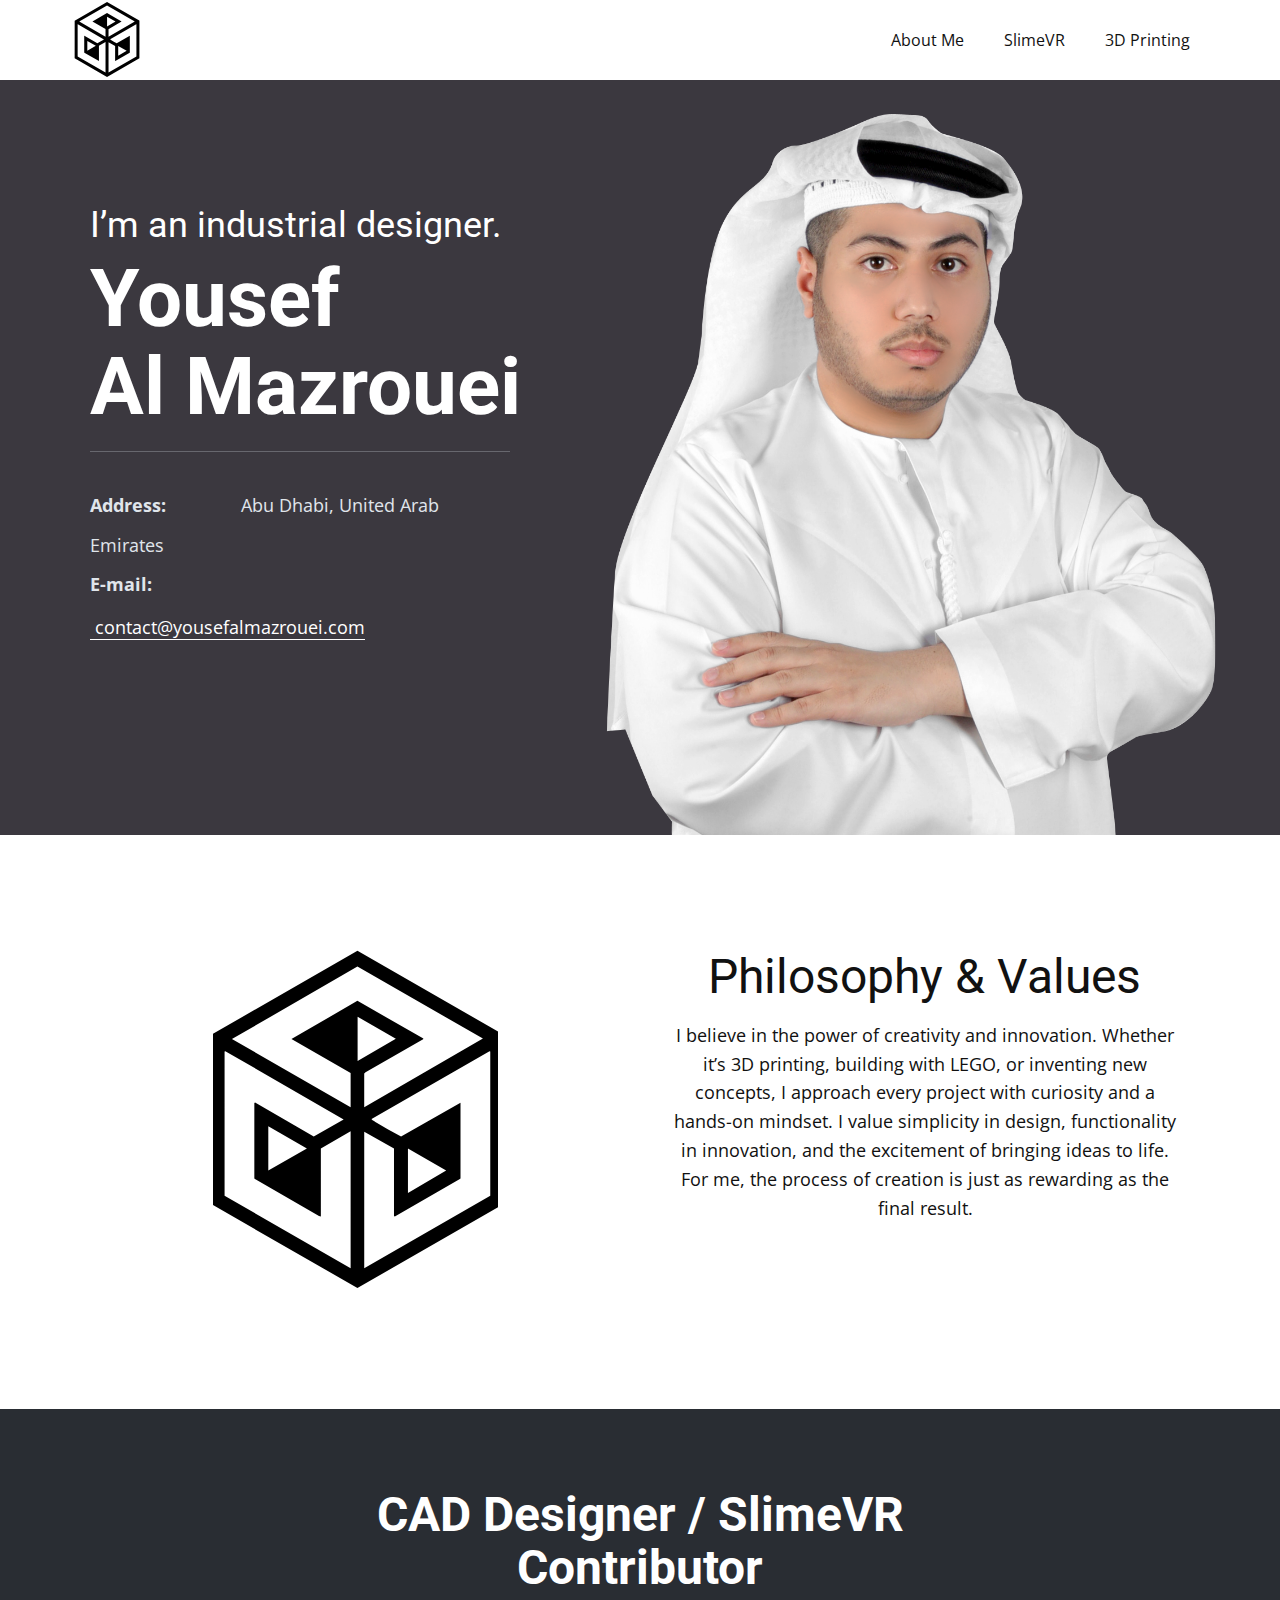
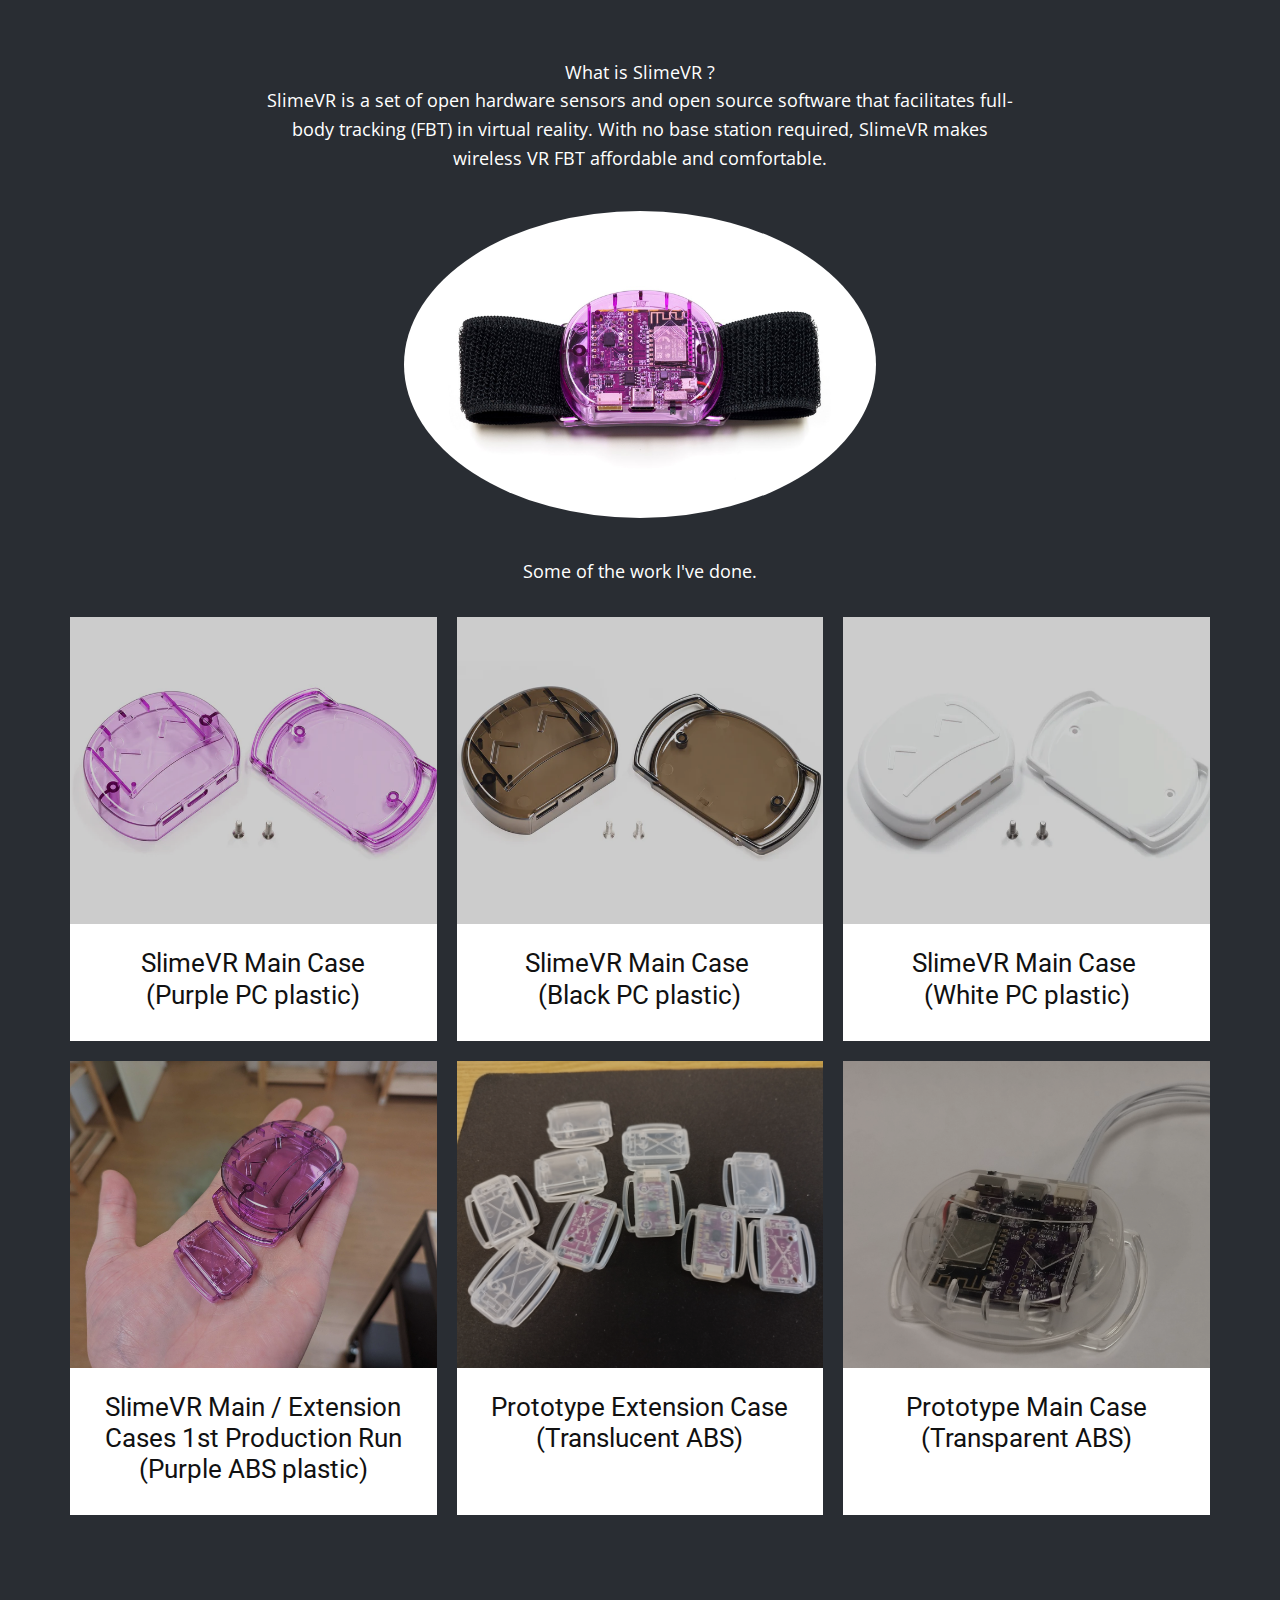
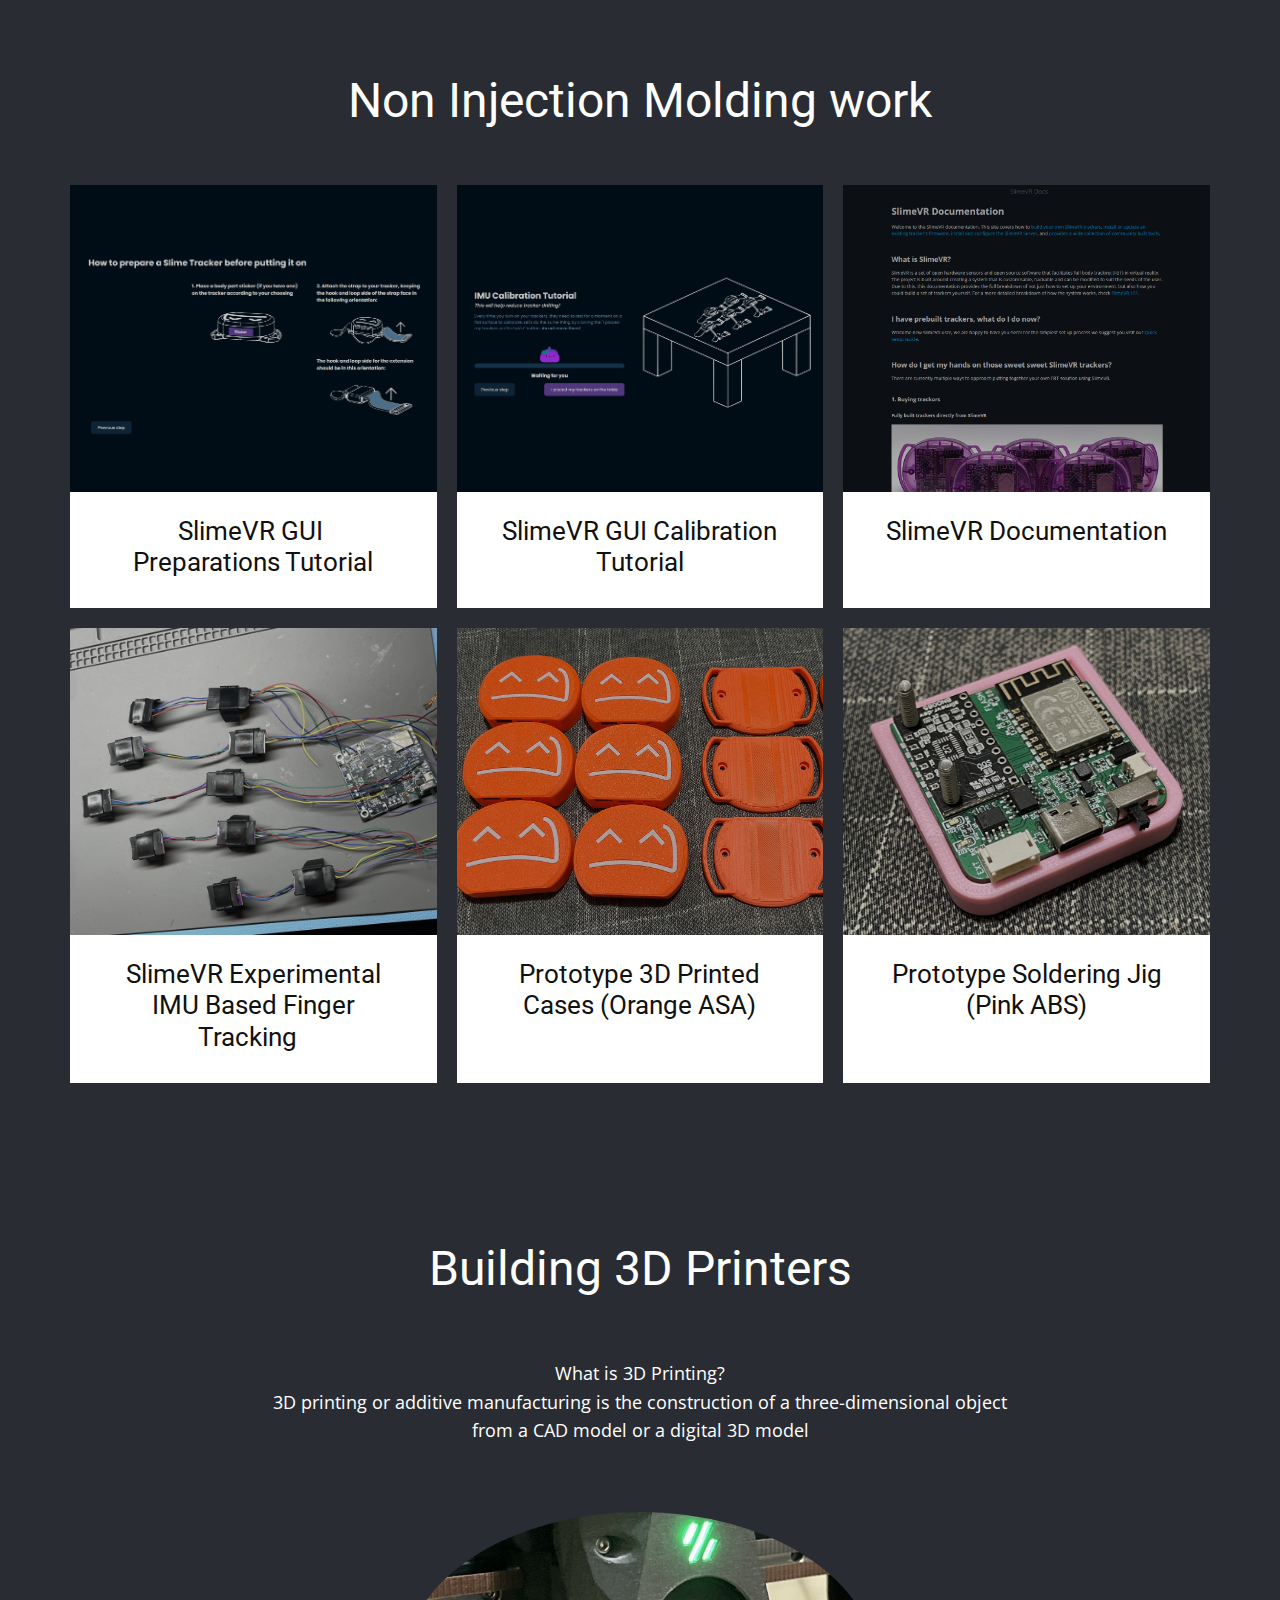
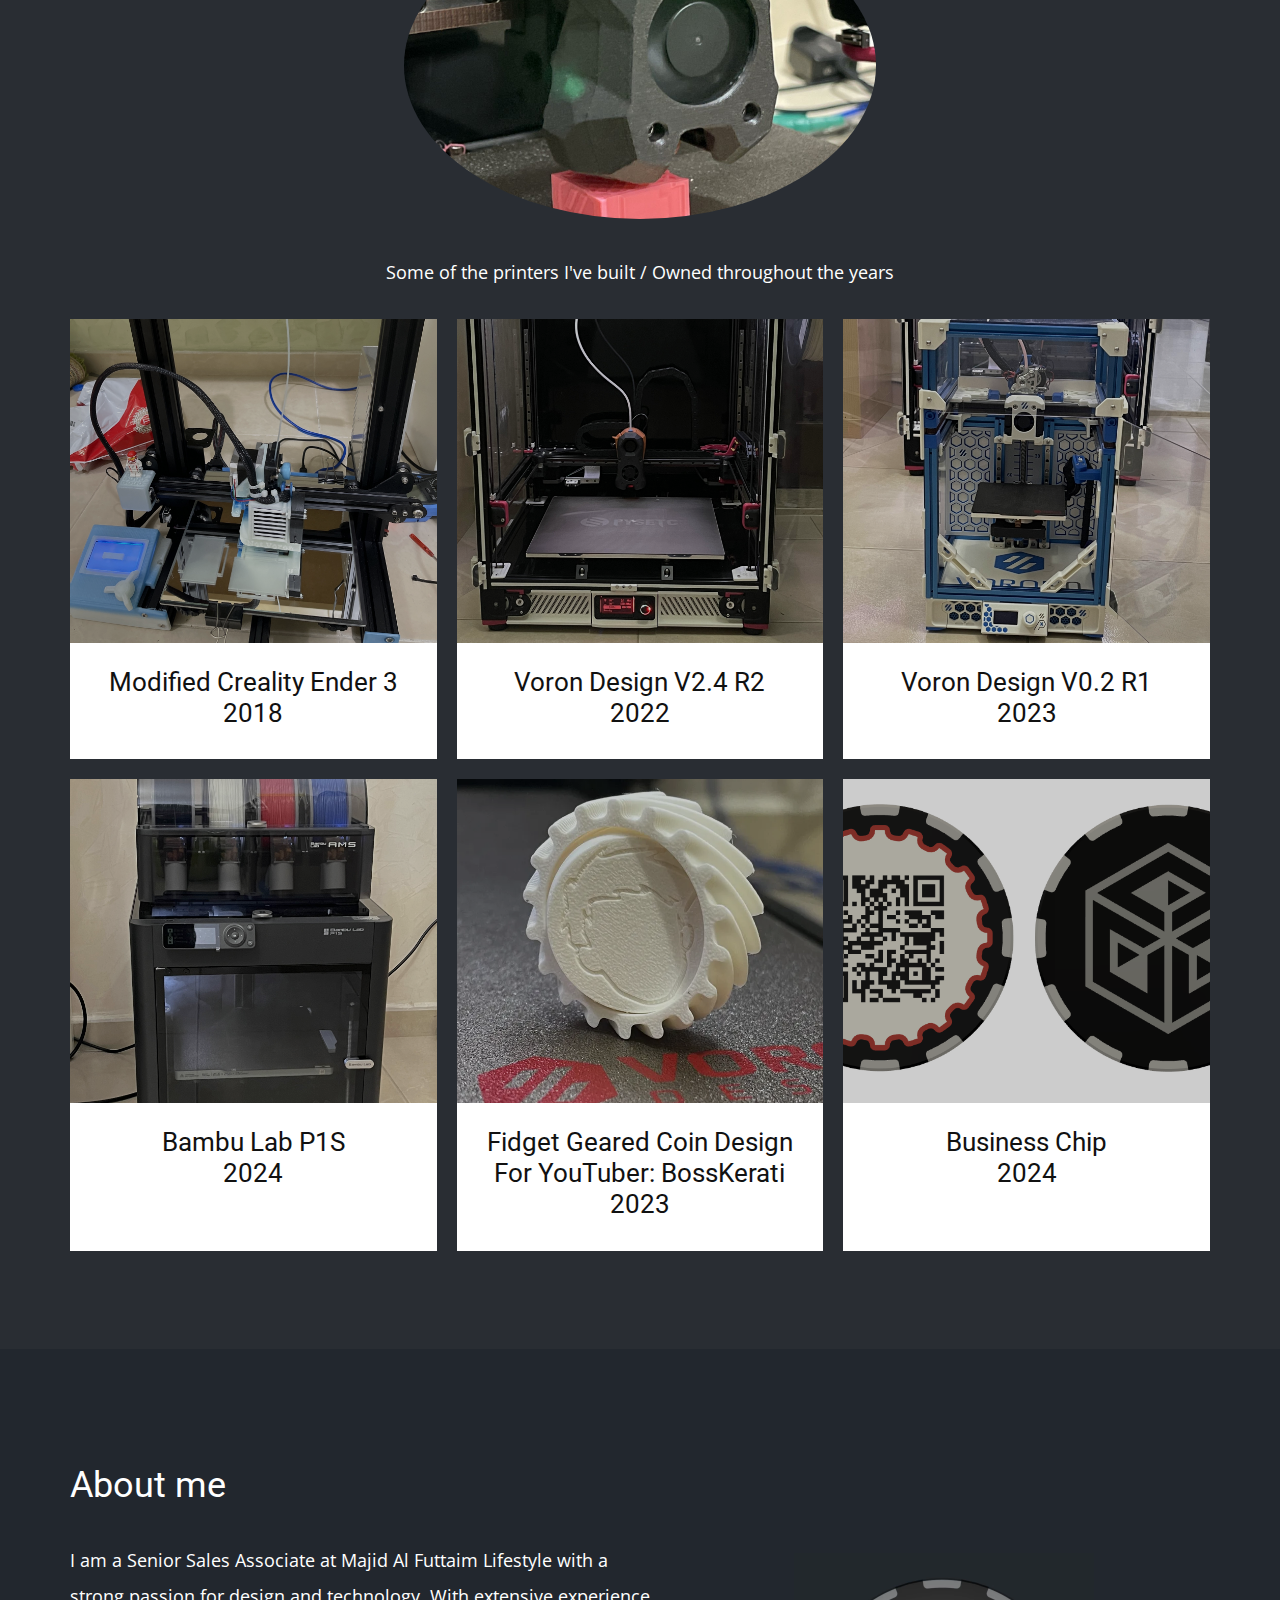
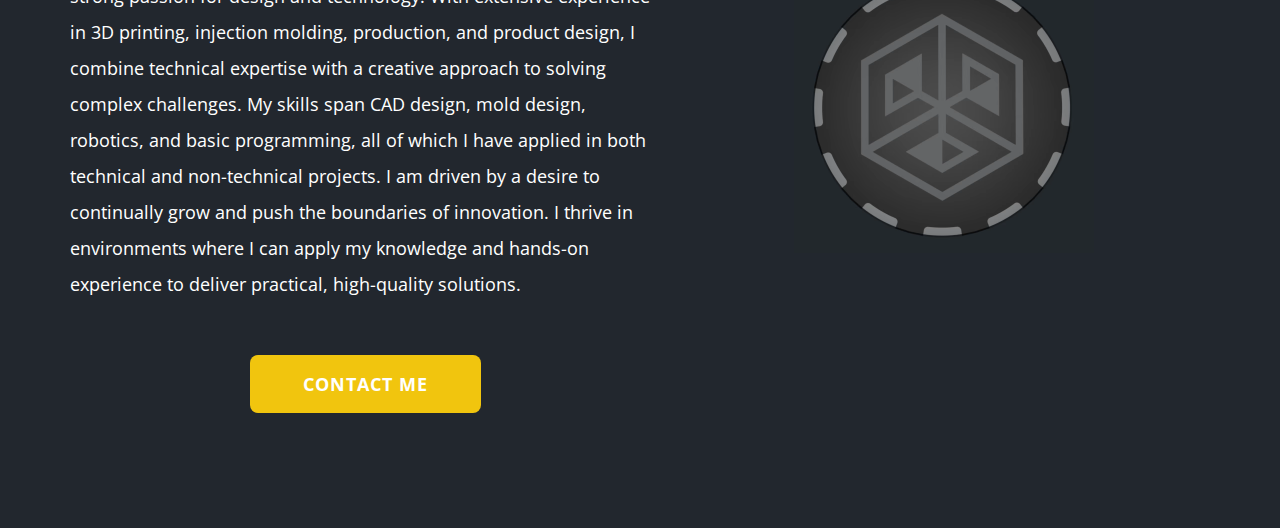
==== commit 9210ce23: "fix 3 don" ====
--- a/index.html
+++ b/index.html
@@ -39,7 +39,7 @@
             </a>
           </div>
           <div class="u-custom-menu u-nav-container">
-            <ul class="u-nav u-unstyled u-nav-1"><li class="u-nav-item"><a class="u-button-style u-nav-link u-text-active-palette-1-base u-text-hover-palette-2-base" href="./#carousel_d96b" style="padding: 10px 20px;">About</a>
+            <ul class="u-nav u-unstyled u-nav-1"><li class="u-nav-item"><a class="u-button-style u-nav-link u-text-active-palette-1-base u-text-hover-palette-2-base" href="./#carousel_d96b" style="padding: 10px 20px;">About Me</a>
 </li><li class="u-nav-item"><a class="u-button-style u-nav-link u-text-active-palette-1-base u-text-hover-palette-2-base" href="./#carousel_f731" style="padding: 10px 20px;">SlimeVR</a>
 </li><li class="u-nav-item"><a class="u-button-style u-nav-link u-text-active-palette-1-base u-text-hover-palette-2-base" href="./#carousel_3886" style="padding: 10px 20px;">3D Printing</a>
 </li></ul>
@@ -48,7 +48,7 @@
             <div class="u-black u-container-style u-inner-container-layout u-opacity u-opacity-95 u-sidenav">
               <div class="u-inner-container-layout u-sidenav-overflow">
                 <div class="u-menu-close"></div>
-                <ul class="u-align-center u-nav u-popupmenu-items u-unstyled u-nav-2"><li class="u-nav-item"><a class="u-button-style u-nav-link" href="./#carousel_d96b">About</a>
+                <ul class="u-align-center u-nav u-popupmenu-items u-unstyled u-nav-2"><li class="u-nav-item"><a class="u-button-style u-nav-link" href="./#carousel_d96b">About Me</a>
 </li><li class="u-nav-item"><a class="u-button-style u-nav-link" href="./#carousel_f731">SlimeVR</a>
 </li><li class="u-nav-item"><a class="u-button-style u-nav-link" href="./#carousel_3886">3D Printing</a>
 </li></ul>
@@ -63,7 +63,7 @@
       <div class="data-layout-selected u-clearfix u-expanded-width-xs u-layout-wrap u-layout-wrap-1">
         <div class="u-gutter-0 u-layout" style="">
           <div class="u-layout-row" style="">
-            <div class="u-align-left u-container-align-left u-container-style u-layout-cell u-size-24-lg u-size-24-xl u-size-60-md u-size-60-sm u-size-60-xs u-layout-cell-1" data-animation-name="customAnimationIn" data-animation-duration="1500" data-animation-delay="0">
+            <div class="u-align-left u-container-align-left u-container-style u-layout-cell u-size-24-lg u-size-24-xl u-size-60-md u-size-60-sm u-size-60-xs u-layout-cell-1">
               <div class="u-container-layout u-container-layout-1">
                 <h3 class="u-align-left u-text u-text-body-alt-color u-text-1"> I’m an industrial designer.</h3>
                 <h2 class="u-align-left u-text u-text-body-alt-color u-text-2">Yousef&nbsp;<br>Al Mazrouei
@@ -114,47 +114,47 @@
           <br>
         </p>
         <img class="u-image u-image-circle u-image-contain u-image-1" src="images/slimevr-single-unit-sept2024_jpg_md-xl.jpg" alt="" data-image-width="1599" data-image-height="1042">
-        <p class="u-align-center u-text u-text-3" data-animation-name="customAnimationIn" data-animation-duration="1250" data-animation-delay="750">Some of the work I've done.</p>
+        <p class="u-align-center u-text u-text-3">Some of the work I've done.</p>
         <div class="u-expanded-width u-list u-list-1">
           <div class="u-repeater u-repeater-1">
             <div class="u-align-center u-container-align-center u-container-style u-list-item u-repeater-item u-white u-list-item-1" src="">
               <div class="u-container-layout u-similar-container u-valign-top u-container-layout-1">
                 <img class="u-expanded-width u-image u-image-2" src="images/DSC04973.webp" data-image-width="823" data-image-height="549">
-                <h5 class="u-align-center u-text u-text-4" data-animation-name="customAnimationIn" data-animation-duration="1750" data-animation-delay="500"> SlimeVR Main Case (Purple PC plastic)</h5>
+                <h5 class="u-align-center u-text u-text-4"> SlimeVR Main Case (Purple PC plastic)</h5>
               </div>
             </div>
             <div class="u-align-center u-container-align-center u-container-style u-list-item u-repeater-item u-white u-list-item-2" src="">
               <div class="u-container-layout u-similar-container u-valign-top u-container-layout-2">
                 <img class="u-expanded-width u-image u-image-3" src="images/DSC04984.webp" data-image-width="823" data-image-height="549">
-                <h5 class="u-align-center u-text u-text-5" data-animation-name="customAnimationIn" data-animation-duration="1750" data-animation-delay="500"> SlimeVR Main Case&nbsp;<br>(Black PC plastic)
+                <h5 class="u-align-center u-text u-text-5"> SlimeVR Main Case&nbsp;<br>(Black PC plastic)
                 </h5>
               </div>
             </div>
             <div class="u-align-center u-container-align-center u-container-style u-list-item u-repeater-item u-white u-list-item-3" src="">
               <div class="u-container-layout u-similar-container u-valign-top u-container-layout-3">
                 <img class="u-expanded-width u-image u-image-4" src="images/DSC04975.webp" data-image-width="823" data-image-height="549">
-                <h5 class="u-align-center u-text u-text-6" data-animation-name="customAnimationIn" data-animation-duration="1750" data-animation-delay="500"> SlimeVR Main Case&nbsp;<br>(White PC plastic)
+                <h5 class="u-align-center u-text u-text-6"> SlimeVR Main Case&nbsp;<br>(White PC plastic)
                 </h5>
               </div>
             </div>
             <div class="u-align-center u-container-align-center u-container-style u-list-item u-repeater-item u-white u-list-item-4" src="">
               <div class="u-container-layout u-similar-container u-valign-top u-container-layout-4">
                 <img class="u-expanded-width u-image u-image-5" src="images/slimevr-update-23-3_jpg_md-xl.jpg" data-image-width="1599" data-image-height="1201">
-                <h5 class="u-align-center u-text u-text-7" data-animation-name="customAnimationIn" data-animation-duration="1750" data-animation-delay="500"> SlimeVR Main / Extension Cases 1st Production Run<br>(Purple ABS plastic)
+                <h5 class="u-align-center u-text u-text-7"> SlimeVR Main / Extension Cases 1st Production Run<br>(Purple ABS plastic)
                 </h5>
               </div>
             </div>
             <div class="u-align-center u-container-align-center u-container-style u-list-item u-repeater-item u-white u-list-item-5" src="">
               <div class="u-container-layout u-similar-container u-valign-top u-container-layout-5">
                 <img class="u-expanded-width u-image u-image-6" src="images/IMG_20230303_124818.jpg" data-image-width="4000" data-image-height="3000">
-                <h5 class="u-align-center u-text u-text-8" data-animation-name="customAnimationIn" data-animation-duration="1750" data-animation-delay="500">Prototype Extension Case<br>(Translucent ABS)
+                <h5 class="u-align-center u-text u-text-8">Prototype Extension Case<br>(Translucent ABS)
                 </h5>
               </div>
             </div>
             <div class="u-align-center u-container-align-center u-container-style u-list-item u-repeater-item u-white u-list-item-6" src="">
               <div class="u-container-layout u-similar-container u-valign-top u-container-layout-6">
                 <img class="u-expanded-width u-image u-image-7" src="images/IMG_20221221_204700.jpg" data-image-width="4000" data-image-height="2035">
-                <h5 class="u-align-center u-text u-text-9" data-animation-name="customAnimationIn" data-animation-duration="1750" data-animation-delay="500"> Prototype Main Case<br>(Transparent ABS)
+                <h5 class="u-align-center u-text u-text-9"> Prototype Main Case<br>(Transparent ABS)
                 </h5>
               </div>
             </div>
@@ -170,20 +170,20 @@
             <div class="u-align-center u-container-align-center u-container-style u-list-item u-repeater-item u-white u-list-item-1" src="">
               <div class="u-container-layout u-similar-container u-valign-top u-container-layout-1">
                 <img class="u-expanded-width u-image u-image-1" src="images/quick_prepare.png" data-image-width="2100" data-image-height="1282">
-                <h5 class="u-align-center u-text u-text-2" data-animation-name="customAnimationIn" data-animation-duration="1750" data-animation-delay="500"> SlimeVR GUI&nbsp;<br> Preparations Tutorial
+                <h5 class="u-align-center u-text u-text-2"> SlimeVR GUI&nbsp;<br> Preparations Tutorial
                 </h5>
               </div>
             </div>
             <div class="u-align-center u-container-align-center u-container-style u-list-item u-repeater-item u-white u-list-item-2" src="">
               <div class="u-container-layout u-similar-container u-valign-top u-container-layout-2">
                 <img class="u-expanded-width u-image u-image-2" src="images/quick_calibrate.png" data-image-width="2100" data-image-height="1282">
-                <h5 class="u-align-center u-text u-text-3" data-animation-name="customAnimationIn" data-animation-duration="1750" data-animation-delay="500"> SlimeVR GUI Calibration Tutorial</h5>
+                <h5 class="u-align-center u-text u-text-3"> SlimeVR GUI Calibration Tutorial</h5>
               </div>
             </div>
             <div class="u-align-center u-container-align-center u-container-style u-list-item u-repeater-item u-white u-list-item-3" src="">
               <div class="u-container-layout u-similar-container u-valign-top u-container-layout-3">
                 <img class="u-expanded-width u-image u-image-3" src="images/docs.png" data-image-width="1920" data-image-height="951">
-                <h5 class="u-align-center u-text u-text-4" data-animation-name="customAnimationIn" data-animation-duration="1750" data-animation-delay="500"> SlimeVR ​Documentation<br>
+                <h5 class="u-align-center u-text u-text-4"> SlimeVR ​Documentation<br>
                   <br>
                 </h5>
               </div>
@@ -191,16 +191,16 @@
             <div class="u-align-center u-container-align-center u-container-style u-list-item u-repeater-item u-white u-list-item-4" src="">
               <div class="u-container-layout u-similar-container u-valign-top u-container-layout-4">
                 <img class="u-expanded-width u-image u-image-4" src="images/rotatedimu.jpg" data-image-width="4032" data-image-height="3024">
-                <h5 class="u-align-center u-text u-text-5" data-animation-name="customAnimationIn" data-animation-duration="1750" data-animation-delay="500"> SlimeVR ​Experimental IMU Based Finger Tracking&nbsp;&nbsp;</h5>
+                <h5 class="u-align-center u-text u-text-5"> SlimeVR ​Experimental IMU Based Finger Tracking&nbsp;&nbsp;</h5>
               </div>
             </div>
             <div class="u-align-center u-container-align-center u-container-style u-list-item u-repeater-item u-white u-list-item-5" src="">
               <div class="u-container-layout u-similar-container u-valign-top u-container-layout-5">
                 <img class="u-expanded-width u-image u-image-5" src="images/SPOILER_Orange.jpg" data-image-width="4030" data-image-height="2127">
-                <h5 class="u-align-center u-text u-text-6" data-animation-name="customAnimationIn" data-animation-duration="1750" data-animation-delay="500">Prototype 3D Printed Cases (Orange ASA)</h5>
-              </div>
-            </div>
-            <div class="u-align-center u-container-align-center u-container-style u-list-item u-repeater-item u-white u-list-item-6" src="" data-animation-name="customAnimationIn" data-animation-duration="1750" data-animation-delay="500">
+                <h5 class="u-align-center u-text u-text-6">Prototype 3D Printed Cases (Orange ASA)</h5>
+              </div>
+            </div>
+            <div class="u-align-center u-container-align-center u-container-style u-list-item u-repeater-item u-white u-list-item-6" src="">
               <div class="u-container-layout u-similar-container u-valign-top u-container-layout-6">
                 <img class="u-expanded-width u-image u-image-6" src="images/IMG_1072.jpg" data-image-width="3023" data-image-height="3023">
                 <h5 class="u-align-center u-text u-text-7"> Prototype Soldering Jig<br>(Pink ABS)
@@ -225,42 +225,42 @@
             <div class="u-align-center u-container-align-center u-container-style u-list-item u-repeater-item u-white u-list-item-1" src="">
               <div class="u-container-layout u-similar-container u-valign-top u-container-layout-1">
                 <img class="u-expanded-width u-image u-image-2" src="images/FBE2D948-07A3-4FBE-9FEE-1636507E2919.jpg" data-image-width="3024" data-image-height="4032">
-                <h5 class="u-align-center u-text u-text-4" data-animation-name="customAnimationIn" data-animation-duration="1750" data-animation-delay="500">Modified Creality Ender 3<br>2018 
+                <h5 class="u-align-center u-text u-text-4">Modified Creality Ender 3<br>2018 
                 </h5>
               </div>
             </div>
             <div class="u-align-center u-container-align-center u-container-style u-list-item u-repeater-item u-white u-list-item-2" src="">
               <div class="u-container-layout u-similar-container u-valign-top u-container-layout-2">
                 <img class="u-expanded-width u-image u-image-3" src="images/IMG_2865.jpg" data-image-width="3024" data-image-height="4032">
-                <h5 class="u-align-center u-text u-text-5" data-animation-name="customAnimationIn" data-animation-duration="1750" data-animation-delay="500">Voron Design V2.4 R2<br>2022
+                <h5 class="u-align-center u-text u-text-5">Voron Design V2.4 R2<br>2022
                 </h5>
               </div>
             </div>
             <div class="u-align-center u-container-align-center u-container-style u-list-item u-repeater-item u-white u-list-item-3" src="">
               <div class="u-container-layout u-similar-container u-valign-top u-container-layout-3">
                 <img class="u-expanded-width u-image u-image-4" src="images/IMG_2866.jpg" data-image-width="3024" data-image-height="4032">
-                <h5 class="u-align-center u-text u-text-6" data-animation-name="customAnimationIn" data-animation-duration="1750" data-animation-delay="500">Voron Design V0.2 R1<br>2023
+                <h5 class="u-align-center u-text u-text-6">Voron Design V0.2 R1<br>2023
                 </h5>
               </div>
             </div>
             <div class="u-align-center u-container-align-center u-container-style u-list-item u-repeater-item u-white u-list-item-4" src="">
               <div class="u-container-layout u-similar-container u-valign-top u-container-layout-4">
                 <img class="u-expanded-width u-image u-image-5" src="images/IMG_2868.jpg" data-image-width="3024" data-image-height="4032">
-                <h5 class="u-align-center u-text u-text-7" data-animation-name="customAnimationIn" data-animation-duration="1750" data-animation-delay="500"> Bambu Lab P1S<br>2024
+                <h5 class="u-align-center u-text u-text-7"> Bambu Lab P1S<br>2024
                 </h5>
               </div>
             </div>
             <div class="u-align-center u-container-align-center u-container-style u-list-item u-repeater-item u-white u-list-item-5" src="">
               <div class="u-container-layout u-similar-container u-valign-top u-container-layout-5">
                 <img class="u-expanded-width u-image u-image-6" src="images/086fe167-297f-419a-9551-f6b3be45f8e4.webp" data-image-width="720" data-image-height="960">
-                <h5 class="u-align-center u-text u-text-8" data-animation-name="customAnimationIn" data-animation-duration="1750" data-animation-delay="500"> Fidget Geared Coin Design For YouTuber: BossKerati<br>2023
+                <h5 class="u-align-center u-text u-text-8"> Fidget Geared Coin Design For YouTuber: BossKerati<br>2023
                 </h5>
               </div>
             </div>
             <div class="u-align-center u-container-align-center u-container-style u-list-item u-repeater-item u-white u-list-item-6" src="">
               <div class="u-container-layout u-similar-container u-valign-top u-container-layout-6">
                 <img class="u-expanded-width u-image u-image-7" src="images/coin.png" data-image-width="972" data-image-height="544">
-                <h5 class="u-align-center u-text u-text-9" data-animation-name="customAnimationIn" data-animation-duration="1750" data-animation-delay="500"> Business Chip<br>2024 
+                <h5 class="u-align-center u-text u-text-9"> Business Chip<br>2024 
                 </h5>
               </div>
             </div>
@@ -272,10 +272,10 @@
       <div class="u-clearfix u-sheet u-sheet-1">
         <div class="u-container-align-center-md u-container-align-center-sm u-container-style u-expanded-width-md u-expanded-width-sm u-expanded-width-xs u-group u-shape-rectangle u-group-1">
           <div class="u-container-layout u-valign-middle-lg u-valign-middle-md u-valign-middle-sm u-valign-middle-xl u-container-layout-1">
-            <h3 class="u-align-center-md u-align-center-sm u-align-center-xs u-align-left-lg u-align-left-xl u-text u-text-body-alt-color u-text-1" data-animation-name="customAnimationIn" data-animation-duration="1750" data-animation-delay="0"> About me</h3>
+            <h3 class="u-align-center-md u-align-center-sm u-align-center-xs u-align-left-lg u-align-left-xl u-text u-text-body-alt-color u-text-1"> About me</h3>
             <p class="u-align-center-md u-align-center-sm u-align-center-xs u-align-left-lg u-align-left-xl u-text u-text-body-alt-color u-text-2"> I am a Senior Sales Associate at&nbsp;Majid Al Futtaim Lifestyle with a strong passion for design and technology.&nbsp;With extensive experience in 3D printing, injection molding, production, and product design, I combine technical expertise with a creative approach to solving complex challenges. My skills span CAD design, mold design, robotics, and basic programming, all of which I have applied in both technical and non-technical projects. I am driven by a desire to continually grow and push the boundaries of innovation. I thrive in environments where I can apply my knowledge and hands-on experience to deliver practical, high-quality solutions.<br>
             </p>
-            <a href="mailto:contact@yousefalmazrouei.com" class="u-active-white u-align-center-md u-align-center-sm u-align-center-xs u-align-left-lg u-align-left-xl u-border-none u-btn u-btn-round u-button-style u-hover-white u-palette-3-base u-radius-8 u-text-active-grey-80 u-text-body-alt-color u-text-hover-grey-80 u-btn-1" data-animation-name="customAnimationIn" data-animation-duration="1750" data-animation-delay="750">contact me </a>
+            <a href="mailto:contact@yousefalmazrouei.com" class="u-active-white u-align-center u-border-none u-btn u-btn-round u-button-style u-hover-white u-palette-3-base u-radius-8 u-text-active-grey-80 u-text-body-alt-color u-text-hover-grey-80 u-btn-1">contact me </a>
           </div>
         </div>
         <div class="u-expanded-width-xs u-opacity u-opacity-0 u-uploaded-video u-video u-video-contain u-video-1">
@@ -292,6 +292,6 @@
     
     
     
-   
+    
   
 </body></html>--- a/nicepage.css
+++ b/nicepage.css
@@ -44824,7 +44824,6 @@
 
 .u-header .u-nav-1 {
   font-size: 1rem;
-  letter-spacing: normal;
 }
 
 .u-header .u-nav-2 {
@@ -44839,10 +44838,16 @@
 @media (max-width: 1199px) {
   .u-header .u-menu-1 {
     width: auto;
+    margin-right: 0;
+  }
+
+  .u-header .u-nav-1 {
+    letter-spacing: normal;
   }
 
   .u-header .u-image-1 {
     width: 73px;
+    margin-top: -58px;
   }
 }
 @media (max-width: 991px) {
--- a/index.css
+++ b/index.css
@@ -10,8 +10,6 @@
 
 .u-section-1 .u-layout-cell-1 {
   min-height: 755px;
-  --animation-custom_in-translate_x: -100px;
-  --animation-custom_in-scale: 1;
 }
 
 .u-section-1 .u-container-layout-1 {
@@ -63,6 +61,8 @@
 
   .u-section-1 .u-layout-cell-1 {
     min-height: 623px;
+    --animation-custom_in-translate_x: -100px;
+    --animation-custom_in-scale: 1;
   }
 
   .u-section-1 .u-text-2 {
@@ -296,11 +296,6 @@
 
 .u-section-3 .u-text-3 {
   font-size: 1.125rem;
-  --animation-custom_in-translate_x: 0px;
-  --animation-custom_in-translate_y: 0px;
-  --animation-custom_in-opacity: 0;
-  --animation-custom_in-rotate: 0deg;
-  --animation-custom_in-scale: 0.3;
   width: 746px;
   margin: 39px auto 0;
 }
@@ -334,11 +329,6 @@
 
 .u-section-3 .u-text-4 {
   font-size: 1.625rem;
-  --animation-custom_in-translate_x: 0px;
-  --animation-custom_in-translate_y: 50px;
-  --animation-custom_in-opacity: 0;
-  --animation-custom_in-rotate: 0deg;
-  --animation-custom_in-scale: 0.3;
   margin: 24px 30px 0;
 }
 
@@ -360,11 +350,6 @@
 
 .u-section-3 .u-text-5 {
   font-size: 1.625rem;
-  --animation-custom_in-translate_x: 0px;
-  --animation-custom_in-translate_y: 50px;
-  --animation-custom_in-opacity: 0;
-  --animation-custom_in-rotate: 0deg;
-  --animation-custom_in-scale: 0.3;
   margin: 24px 30px 0;
 }
 
@@ -385,11 +370,6 @@
 
 .u-section-3 .u-text-6 {
   font-size: 1.625rem;
-  --animation-custom_in-translate_x: 0px;
-  --animation-custom_in-translate_y: 50px;
-  --animation-custom_in-opacity: 0;
-  --animation-custom_in-rotate: 0deg;
-  --animation-custom_in-scale: 0.3;
   margin: 24px 30px 0;
 }
 
@@ -411,11 +391,6 @@
 
 .u-section-3 .u-text-7 {
   font-size: 1.625rem;
-  --animation-custom_in-translate_x: 0px;
-  --animation-custom_in-translate_y: 50px;
-  --animation-custom_in-opacity: 0;
-  --animation-custom_in-rotate: 0deg;
-  --animation-custom_in-scale: 0.3;
   margin: 24px 30px 0;
 }
 
@@ -437,11 +412,6 @@
 
 .u-section-3 .u-text-8 {
   font-size: 1.625rem;
-  --animation-custom_in-translate_x: 0px;
-  --animation-custom_in-translate_y: 50px;
-  --animation-custom_in-opacity: 0;
-  --animation-custom_in-rotate: 0deg;
-  --animation-custom_in-scale: 0.3;
   margin: 24px 30px 0;
 }
 
@@ -463,11 +433,6 @@
 
 .u-section-3 .u-text-9 {
   font-size: 1.625rem;
-  --animation-custom_in-translate_x: 0px;
-  --animation-custom_in-translate_y: 50px;
-  --animation-custom_in-opacity: 0;
-  --animation-custom_in-rotate: 0deg;
-  --animation-custom_in-scale: 0.3;
   margin: 24px 30px 0;
 }
 
@@ -484,6 +449,14 @@
     width: 307px;
   }
 
+  .u-section-3 .u-text-3 {
+    --animation-custom_in-translate_x: 0px;
+    --animation-custom_in-translate_y: 0px;
+    --animation-custom_in-opacity: 0;
+    --animation-custom_in-rotate: 0deg;
+    --animation-custom_in-scale: 0.3;
+  }
+
   .u-section-3 .u-repeater-1 {
     grid-template-columns: repeat(3, calc(33.333333333333336% - 13.3333px));
     min-height: 738px;
@@ -506,6 +479,11 @@
     width: auto;
     margin-left: 22px;
     margin-right: 22px;
+    --animation-custom_in-translate_x: 0px;
+    --animation-custom_in-translate_y: 50px;
+    --animation-custom_in-opacity: 0;
+    --animation-custom_in-rotate: 0deg;
+    --animation-custom_in-scale: 0.3;
   }
 
   .u-section-3 .u-list-item-2 {
@@ -525,6 +503,11 @@
     width: auto;
     margin-left: 22px;
     margin-right: 22px;
+    --animation-custom_in-translate_x: 0px;
+    --animation-custom_in-translate_y: 50px;
+    --animation-custom_in-opacity: 0;
+    --animation-custom_in-rotate: 0deg;
+    --animation-custom_in-scale: 0.3;
   }
 
   .u-section-3 .u-list-item-3 {
@@ -544,6 +527,11 @@
     width: auto;
     margin-left: 22px;
     margin-right: 22px;
+    --animation-custom_in-translate_x: 0px;
+    --animation-custom_in-translate_y: 50px;
+    --animation-custom_in-opacity: 0;
+    --animation-custom_in-rotate: 0deg;
+    --animation-custom_in-scale: 0.3;
   }
 
   .u-section-3 .u-list-item-4 {
@@ -563,6 +551,11 @@
     width: auto;
     margin-left: 22px;
     margin-right: 22px;
+    --animation-custom_in-translate_x: 0px;
+    --animation-custom_in-translate_y: 50px;
+    --animation-custom_in-opacity: 0;
+    --animation-custom_in-rotate: 0deg;
+    --animation-custom_in-scale: 0.3;
   }
 
   .u-section-3 .u-list-item-5 {
@@ -582,6 +575,11 @@
     width: auto;
     margin-left: 22px;
     margin-right: 22px;
+    --animation-custom_in-translate_x: 0px;
+    --animation-custom_in-translate_y: 50px;
+    --animation-custom_in-opacity: 0;
+    --animation-custom_in-rotate: 0deg;
+    --animation-custom_in-scale: 0.3;
   }
 
   .u-section-3 .u-list-item-6 {
@@ -601,6 +599,11 @@
     width: auto;
     margin-left: 22px;
     margin-right: 22px;
+    --animation-custom_in-translate_x: 0px;
+    --animation-custom_in-translate_y: 50px;
+    --animation-custom_in-opacity: 0;
+    --animation-custom_in-rotate: 0deg;
+    --animation-custom_in-scale: 0.3;
   }
 }
 
@@ -867,11 +870,6 @@
 
 .u-section-4 .u-text-2 {
   font-size: 1.625rem;
-  --animation-custom_in-translate_x: 0px;
-  --animation-custom_in-translate_y: 50px;
-  --animation-custom_in-opacity: 0;
-  --animation-custom_in-rotate: 0deg;
-  --animation-custom_in-scale: 0.3;
   margin: 24px 30px 0;
 }
 
@@ -893,11 +891,6 @@
 
 .u-section-4 .u-text-3 {
   font-size: 1.625rem;
-  --animation-custom_in-translate_x: 0px;
-  --animation-custom_in-translate_y: 50px;
-  --animation-custom_in-opacity: 0;
-  --animation-custom_in-rotate: 0deg;
-  --animation-custom_in-scale: 0.3;
   margin: 24px 30px 0;
 }
 
@@ -919,11 +912,6 @@
 
 .u-section-4 .u-text-4 {
   font-size: 1.625rem;
-  --animation-custom_in-translate_x: 0px;
-  --animation-custom_in-translate_y: 50px;
-  --animation-custom_in-opacity: 0;
-  --animation-custom_in-rotate: 0deg;
-  --animation-custom_in-scale: 0.3;
   margin: 24px 30px 0;
 }
 
@@ -945,11 +933,6 @@
 
 .u-section-4 .u-text-5 {
   font-size: 1.625rem;
-  --animation-custom_in-translate_x: 0px;
-  --animation-custom_in-translate_y: 50px;
-  --animation-custom_in-opacity: 0;
-  --animation-custom_in-rotate: 0deg;
-  --animation-custom_in-scale: 0.3;
   margin: 24px 30px 0;
 }
 
@@ -971,20 +954,10 @@
 
 .u-section-4 .u-text-6 {
   font-size: 1.625rem;
-  --animation-custom_in-translate_x: 0px;
-  --animation-custom_in-translate_y: 50px;
-  --animation-custom_in-opacity: 0;
-  --animation-custom_in-rotate: 0deg;
-  --animation-custom_in-scale: 0.3;
   margin: 24px 30px 0;
 }
 
 .u-section-4 .u-list-item-6 {
-  --animation-custom_in-translate_x: 0px;
-  --animation-custom_in-translate_y: 100px;
-  --animation-custom_in-opacity: 0;
-  --animation-custom_in-rotate: 0deg;
-  --animation-custom_in-scale: 0.3;
   background-image: none;
 }
 
@@ -1028,6 +1001,11 @@
     width: auto;
     margin-left: 22px;
     margin-right: 22px;
+    --animation-custom_in-translate_x: 0px;
+    --animation-custom_in-translate_y: 50px;
+    --animation-custom_in-opacity: 0;
+    --animation-custom_in-rotate: 0deg;
+    --animation-custom_in-scale: 0.3;
   }
 
   .u-section-4 .u-list-item-2 {
@@ -1047,6 +1025,11 @@
     width: auto;
     margin-left: 22px;
     margin-right: 22px;
+    --animation-custom_in-translate_x: 0px;
+    --animation-custom_in-translate_y: 50px;
+    --animation-custom_in-opacity: 0;
+    --animation-custom_in-rotate: 0deg;
+    --animation-custom_in-scale: 0.3;
   }
 
   .u-section-4 .u-list-item-3 {
@@ -1066,6 +1049,11 @@
     width: auto;
     margin-left: 22px;
     margin-right: 22px;
+    --animation-custom_in-translate_x: 0px;
+    --animation-custom_in-translate_y: 50px;
+    --animation-custom_in-opacity: 0;
+    --animation-custom_in-rotate: 0deg;
+    --animation-custom_in-scale: 0.3;
   }
 
   .u-section-4 .u-list-item-4 {
@@ -1085,6 +1073,11 @@
     width: auto;
     margin-left: 22px;
     margin-right: 22px;
+    --animation-custom_in-translate_x: 0px;
+    --animation-custom_in-translate_y: 50px;
+    --animation-custom_in-opacity: 0;
+    --animation-custom_in-rotate: 0deg;
+    --animation-custom_in-scale: 0.3;
   }
 
   .u-section-4 .u-list-item-5 {
@@ -1104,6 +1097,19 @@
     width: auto;
     margin-left: 22px;
     margin-right: 22px;
+    --animation-custom_in-translate_x: 0px;
+    --animation-custom_in-translate_y: 50px;
+    --animation-custom_in-opacity: 0;
+    --animation-custom_in-rotate: 0deg;
+    --animation-custom_in-scale: 0.3;
+  }
+
+  .u-section-4 .u-list-item-6 {
+    --animation-custom_in-translate_x: 0px;
+    --animation-custom_in-translate_y: 100px;
+    --animation-custom_in-opacity: 0;
+    --animation-custom_in-rotate: 0deg;
+    --animation-custom_in-scale: 0.3;
   }
 
   .u-section-4 .u-image-6 {
@@ -1383,11 +1389,6 @@
 
 .u-section-5 .u-text-4 {
   font-size: 1.625rem;
-  --animation-custom_in-translate_x: 0px;
-  --animation-custom_in-translate_y: 50px;
-  --animation-custom_in-opacity: 0;
-  --animation-custom_in-rotate: 0deg;
-  --animation-custom_in-scale: 0.3;
   margin: 24px 30px 0;
 }
 
@@ -1409,11 +1410,6 @@
 
 .u-section-5 .u-text-5 {
   font-size: 1.625rem;
-  --animation-custom_in-translate_x: 0px;
-  --animation-custom_in-translate_y: 50px;
-  --animation-custom_in-opacity: 0;
-  --animation-custom_in-rotate: 0deg;
-  --animation-custom_in-scale: 0.3;
   margin: 24px 30px 0;
 }
 
@@ -1434,11 +1430,6 @@
 
 .u-section-5 .u-text-6 {
   font-size: 1.625rem;
-  --animation-custom_in-translate_x: 0px;
-  --animation-custom_in-translate_y: 50px;
-  --animation-custom_in-opacity: 0;
-  --animation-custom_in-rotate: 0deg;
-  --animation-custom_in-scale: 0.3;
   margin: 24px 30px 0;
 }
 
@@ -1460,11 +1451,6 @@
 
 .u-section-5 .u-text-7 {
   font-size: 1.625rem;
-  --animation-custom_in-translate_x: 0px;
-  --animation-custom_in-translate_y: 50px;
-  --animation-custom_in-opacity: 0;
-  --animation-custom_in-rotate: 0deg;
-  --animation-custom_in-scale: 0.3;
   margin: 24px 30px 0;
 }
 
@@ -1486,11 +1472,6 @@
 
 .u-section-5 .u-text-8 {
   font-size: 1.625rem;
-  --animation-custom_in-translate_x: 0px;
-  --animation-custom_in-translate_y: 50px;
-  --animation-custom_in-opacity: 0;
-  --animation-custom_in-rotate: 0deg;
-  --animation-custom_in-scale: 0.3;
   margin: 24px 30px 0;
 }
 
@@ -1512,11 +1493,6 @@
 
 .u-section-5 .u-text-9 {
   font-size: 1.625rem;
-  --animation-custom_in-translate_x: 0px;
-  --animation-custom_in-translate_y: 50px;
-  --animation-custom_in-opacity: 0;
-  --animation-custom_in-rotate: 0deg;
-  --animation-custom_in-scale: 0.3;
   margin: 24px 30px 0;
 }
 
@@ -1563,6 +1539,11 @@
     width: auto;
     margin-left: 22px;
     margin-right: 22px;
+    --animation-custom_in-translate_x: 0px;
+    --animation-custom_in-translate_y: 50px;
+    --animation-custom_in-opacity: 0;
+    --animation-custom_in-rotate: 0deg;
+    --animation-custom_in-scale: 0.3;
   }
 
   .u-section-5 .u-list-item-2 {
@@ -1582,6 +1563,11 @@
     width: auto;
     margin-left: 22px;
     margin-right: 22px;
+    --animation-custom_in-translate_x: 0px;
+    --animation-custom_in-translate_y: 50px;
+    --animation-custom_in-opacity: 0;
+    --animation-custom_in-rotate: 0deg;
+    --animation-custom_in-scale: 0.3;
   }
 
   .u-section-5 .u-list-item-3 {
@@ -1601,6 +1587,11 @@
     width: auto;
     margin-left: 22px;
     margin-right: 22px;
+    --animation-custom_in-translate_x: 0px;
+    --animation-custom_in-translate_y: 50px;
+    --animation-custom_in-opacity: 0;
+    --animation-custom_in-rotate: 0deg;
+    --animation-custom_in-scale: 0.3;
   }
 
   .u-section-5 .u-list-item-4 {
@@ -1620,6 +1611,11 @@
     width: auto;
     margin-left: 22px;
     margin-right: 22px;
+    --animation-custom_in-translate_x: 0px;
+    --animation-custom_in-translate_y: 50px;
+    --animation-custom_in-opacity: 0;
+    --animation-custom_in-rotate: 0deg;
+    --animation-custom_in-scale: 0.3;
   }
 
   .u-section-5 .u-list-item-5 {
@@ -1639,6 +1635,11 @@
     width: auto;
     margin-left: 22px;
     margin-right: 22px;
+    --animation-custom_in-translate_x: 0px;
+    --animation-custom_in-translate_y: 50px;
+    --animation-custom_in-opacity: 0;
+    --animation-custom_in-rotate: 0deg;
+    --animation-custom_in-scale: 0.3;
   }
 
   .u-section-5 .u-list-item-6 {
@@ -1658,6 +1659,11 @@
     width: auto;
     margin-left: 22px;
     margin-right: 22px;
+    --animation-custom_in-translate_x: 0px;
+    --animation-custom_in-translate_y: 50px;
+    --animation-custom_in-opacity: 0;
+    --animation-custom_in-rotate: 0deg;
+    --animation-custom_in-scale: 0.3;
   }
 }
 
@@ -1906,11 +1912,6 @@
 }
 
 .u-section-6 .u-text-1 {
-  --animation-custom_in-translate_x: -300px;
-  --animation-custom_in-translate_y: 0px;
-  --animation-custom_in-opacity: 0;
-  --animation-custom_in-rotate: 0deg;
-  --animation-custom_in-scale: 1;
   margin: 0;
 }
 
@@ -1928,12 +1929,7 @@
   text-transform: uppercase;
   font-weight: 700;
   border-style: none;
-  --animation-custom_in-translate_x: 0px;
-  --animation-custom_in-translate_y: 0px;
-  --animation-custom_in-opacity: 0;
-  --animation-custom_in-rotate: 0deg;
-  --animation-custom_in-scale: 0.3;
-  margin: 53px auto 0 0;
+  margin: 53px auto 0;
   padding: 15px 53px;
 }
 
@@ -1950,12 +1946,28 @@
     height: auto;
   }
 
+  .u-section-6 .u-text-1 {
+    --animation-custom_in-translate_x: -300px;
+    --animation-custom_in-translate_y: 0px;
+    --animation-custom_in-opacity: 0;
+    --animation-custom_in-rotate: 0deg;
+    --animation-custom_in-scale: 1;
+  }
+
   .u-section-6 .u-text-2 {
     --animation-custom_in-translate_x: 300px;
     --animation-custom_in-translate_y: 0px;
     --animation-custom_in-opacity: 0;
     --animation-custom_in-rotate: 0deg;
     --animation-custom_in-scale: 1;
+  }
+
+  .u-section-6 .u-btn-1 {
+    --animation-custom_in-translate_x: 0px;
+    --animation-custom_in-translate_y: 0px;
+    --animation-custom_in-opacity: 0;
+    --animation-custom_in-rotate: 0deg;
+    --animation-custom_in-scale: 0.3;
   }
 }
 
@@ -2007,7 +2019,6 @@
 
   .u-section-6 .u-btn-1 {
     margin-top: 52px;
-    margin-left: auto;
   }
 
   .u-section-6 .u-video-1 {
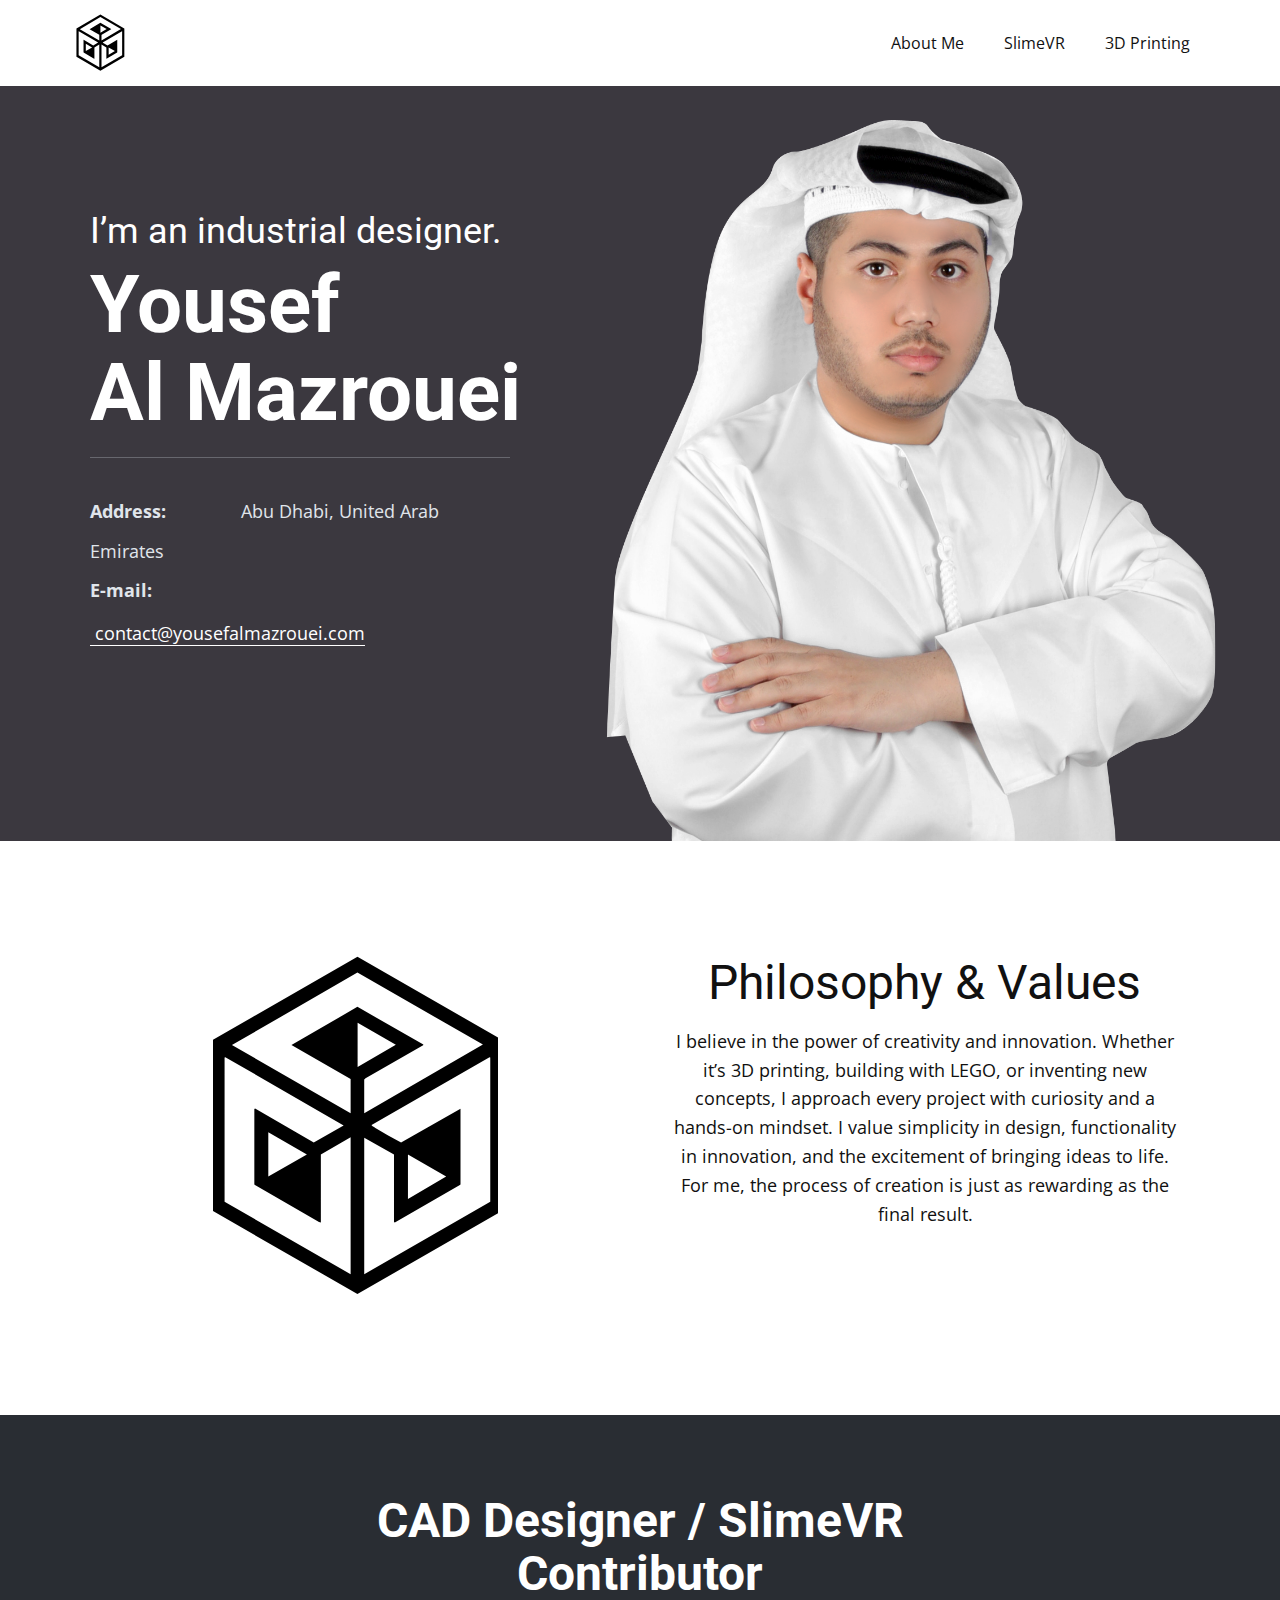
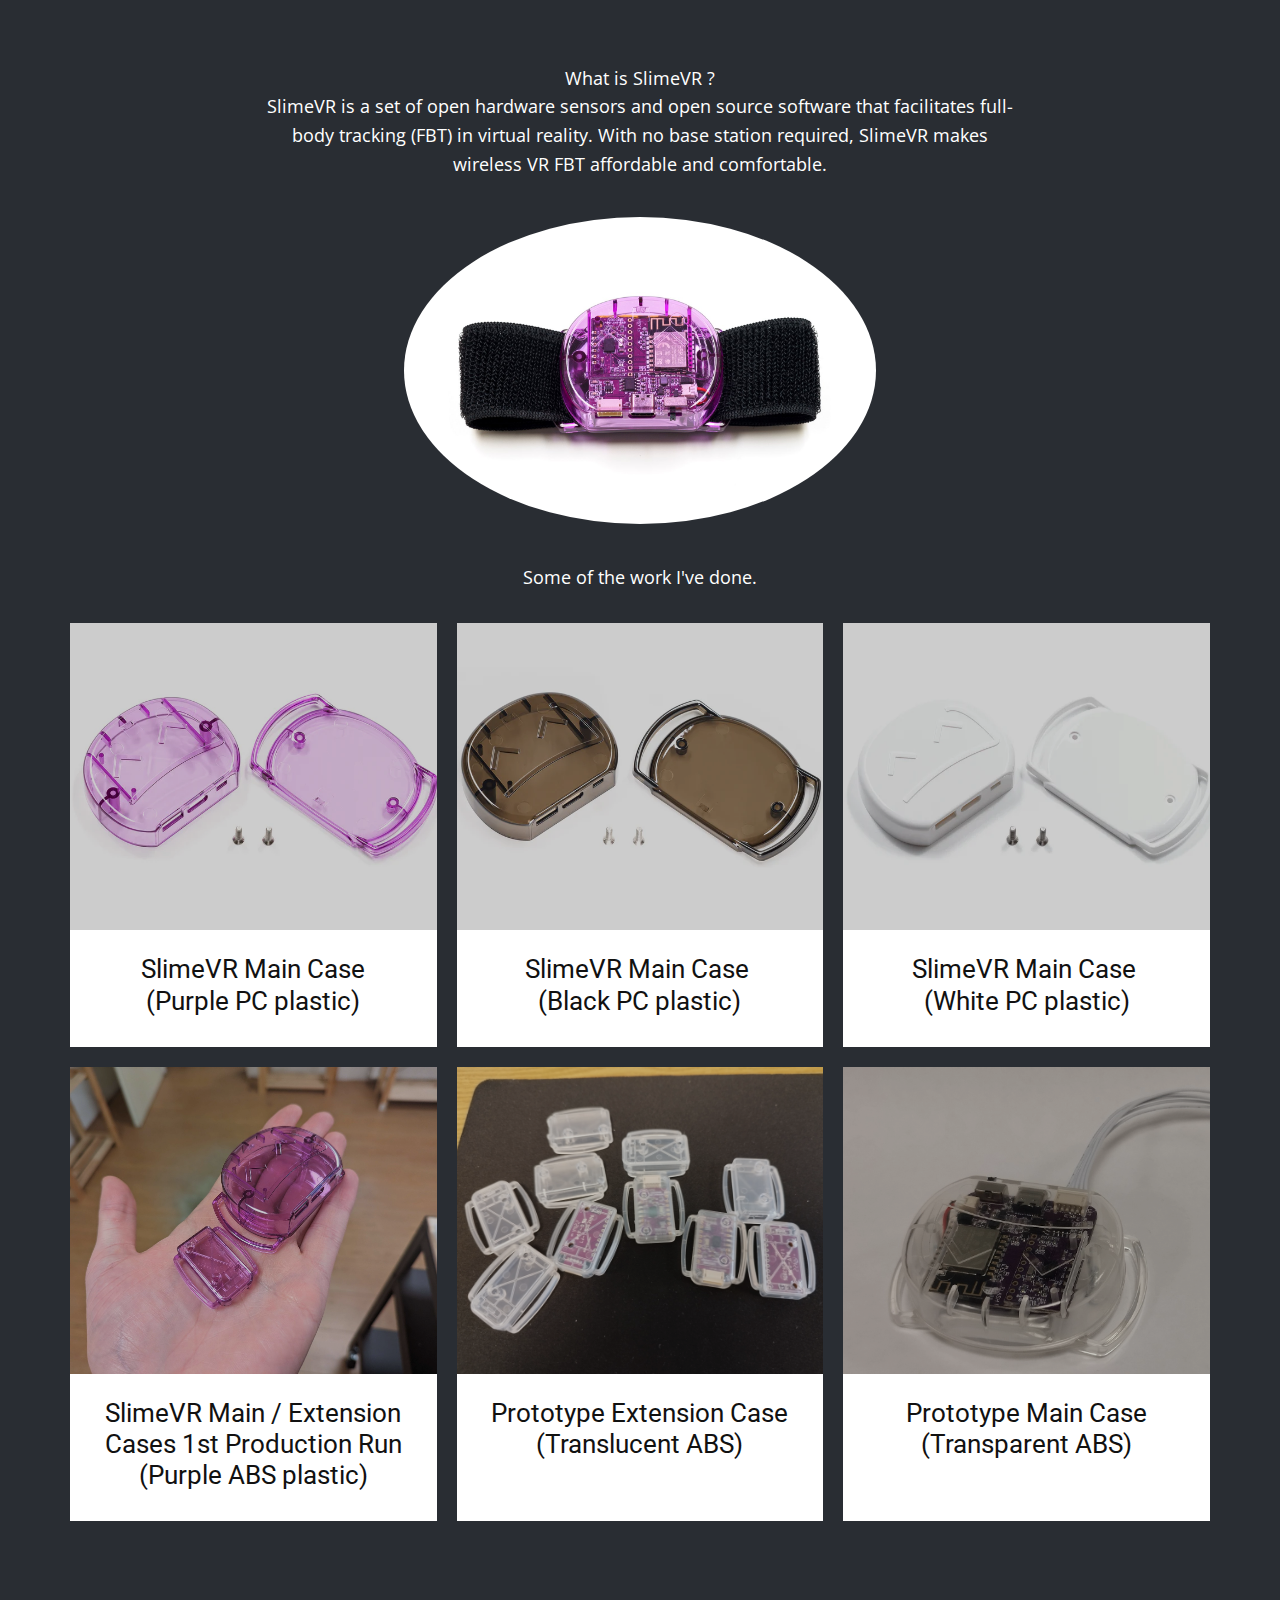
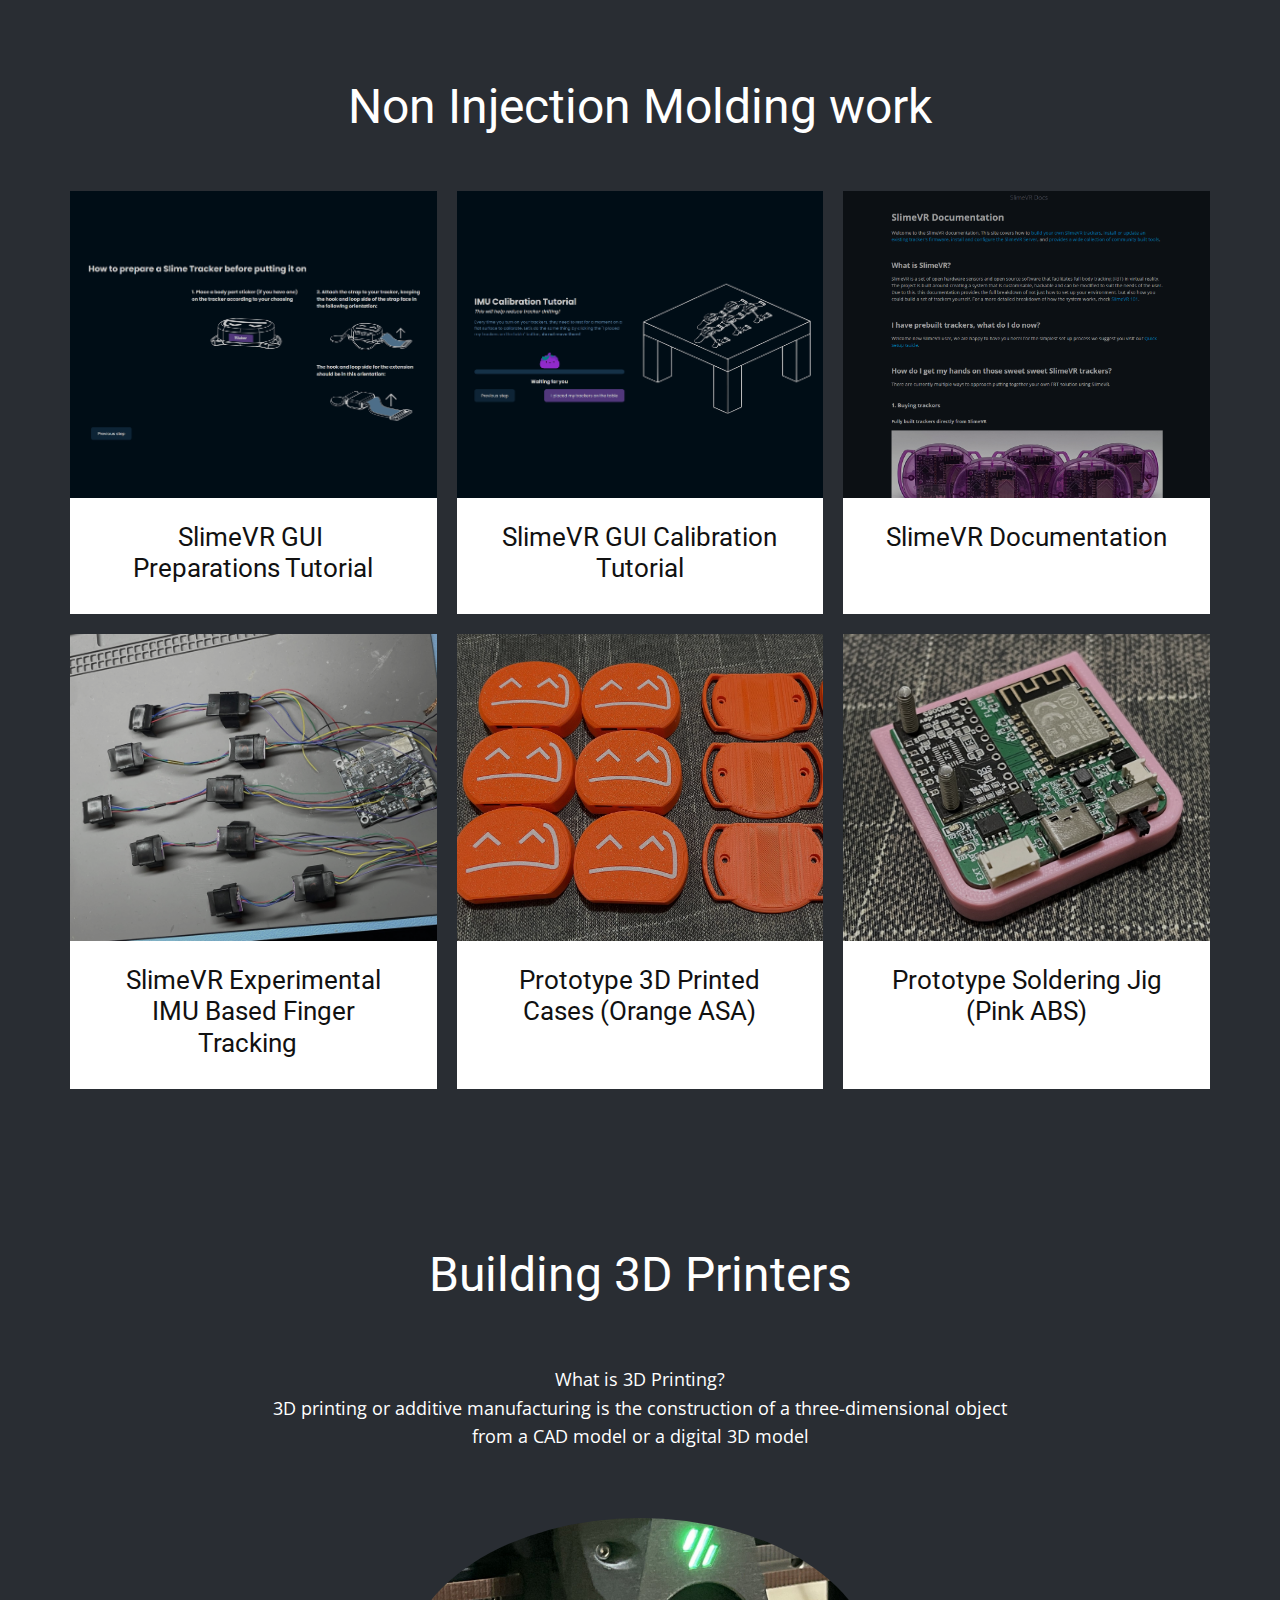
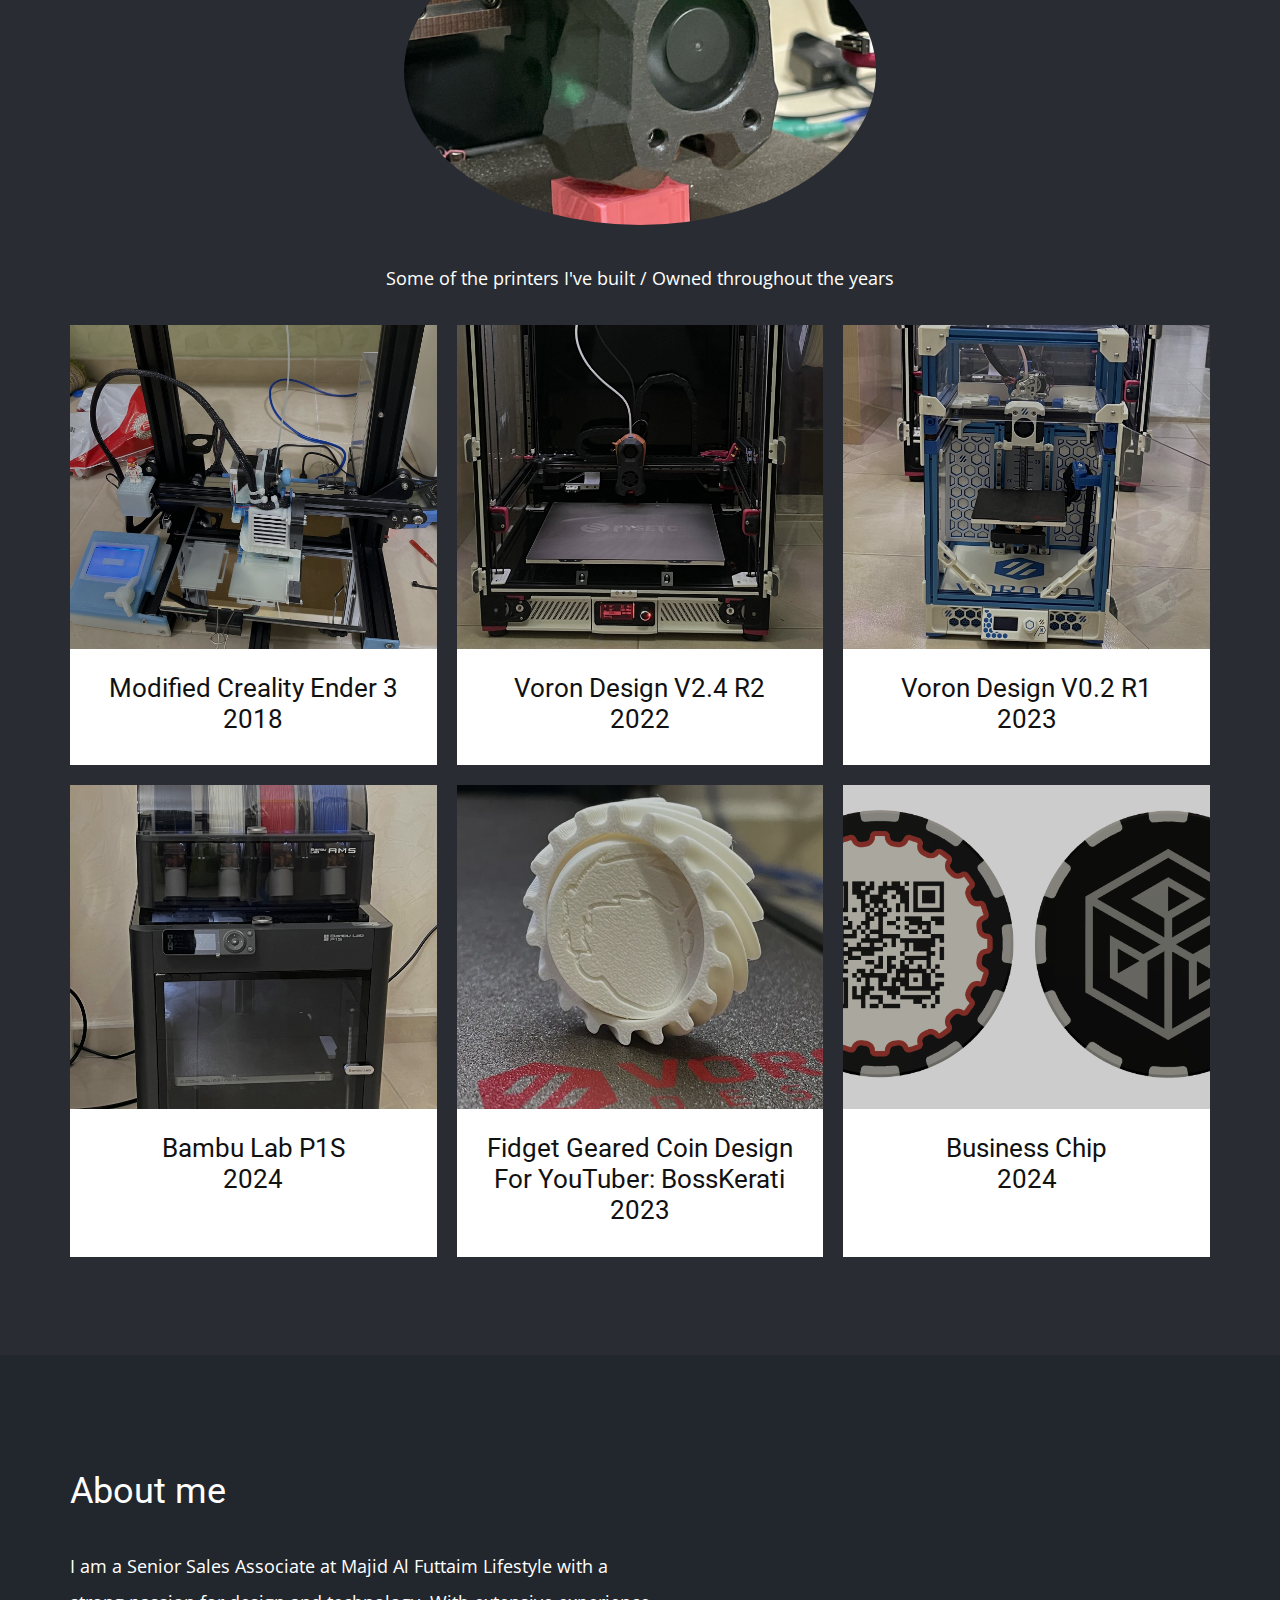
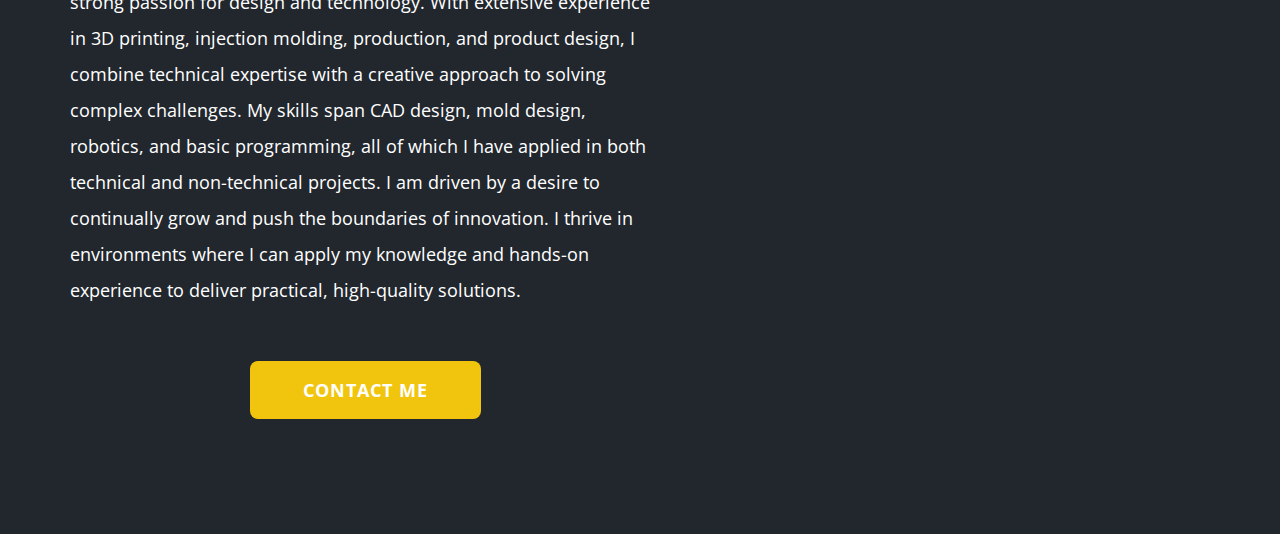
==== commit 70d680b7: "Loucas angy" ====
--- a/index.html
+++ b/index.html
@@ -30,6 +30,7 @@
     <meta property="og:type" content="website">
   <meta data-intl-tel-input-cdn-path="intlTelInput/"></head>
   <body data-home-page="Yousef-Al-Mazrouei.html" data-home-page-title="Yousef Al Mazrouei" data-path-to-root="./" data-include-products="false" class="u-body u-xl-mode" data-lang="en"><header class="u-clearfix u-header u-header" id="sec-e397"><div class="u-clearfix u-sheet u-sheet-1">
+        <img class="u-align-left u-image u-image-contain u-image-default u-preserve-proportions u-image-1" src="images/tom21.svg" alt="" data-image-width="137" data-image-height="150">
         <nav class="u-menu u-menu-one-level u-offcanvas u-menu-1">
           <div class="menu-collapse" style="font-size: 1rem; letter-spacing: 0px;">
             <a class="u-button-style u-custom-left-right-menu-spacing u-custom-padding-bottom u-custom-top-bottom-menu-spacing u-hamburger-link u-nav-link u-text-active-palette-1-base u-text-hover-palette-2-base" href="#">
@@ -57,7 +58,6 @@
             <div class="u-black u-menu-overlay u-opacity u-opacity-70"></div>
           </div>
         </nav>
-        <img class="u-image u-image-default u-image-1" src="images/tom21.svg" alt="" data-image-width="137" data-image-height="150">
       </div></header>
     <section class="u-clearfix u-image u-valign-bottom-xs u-section-1" id="carousel_1238" data-image-width="1980" data-image-height="1320">
       <div class="data-layout-selected u-clearfix u-expanded-width-xs u-layout-wrap u-layout-wrap-1">
--- a/nicepage.css
+++ b/nicepage.css
@@ -44815,50 +44815,42 @@
 }
 
 .u-header .u-sheet-1 {
-  min-height: 80px;
+  min-height: 85px;
+}
+
+.u-header .u-image-1 {
+  width: 60px;
+  height: 60px;
+  margin: 13px auto 0 0;
 }
 
 .u-header .u-menu-1 {
-  margin: 22px 0 0 auto;
+  margin: -48px 0 25px auto;
 }
 
 .u-header .u-nav-1 {
   font-size: 1rem;
+  letter-spacing: normal;
 }
 
 .u-header .u-nav-2 {
   font-size: 1.25rem;
 }
-
-.u-header .u-image-1 {
-  width: 73px;
-  height: 80px;
-  margin: -58px auto 0 0;
-}
 @media (max-width: 1199px) {
   .u-header .u-menu-1 {
-    width: auto;
+    margin-top: -48px;
     margin-right: 0;
   }
-
-  .u-header .u-nav-1 {
-    letter-spacing: normal;
-  }
-
-  .u-header .u-image-1 {
-    width: 73px;
-    margin-top: -58px;
-  }
 }
 @media (max-width: 991px) {
-  .u-header .u-image-1 {
-    margin-top: -55px;
+  .u-header .u-sheet-1 {
+    min-height: 83px;
   }
 }
 
 @media (max-width: 575px) {
-  .u-header .u-image-1 {
-    margin-top: -50px;
+  .u-header .u-sheet-1 {
+    min-height: 85px;
   }
 }
  .u-footer {
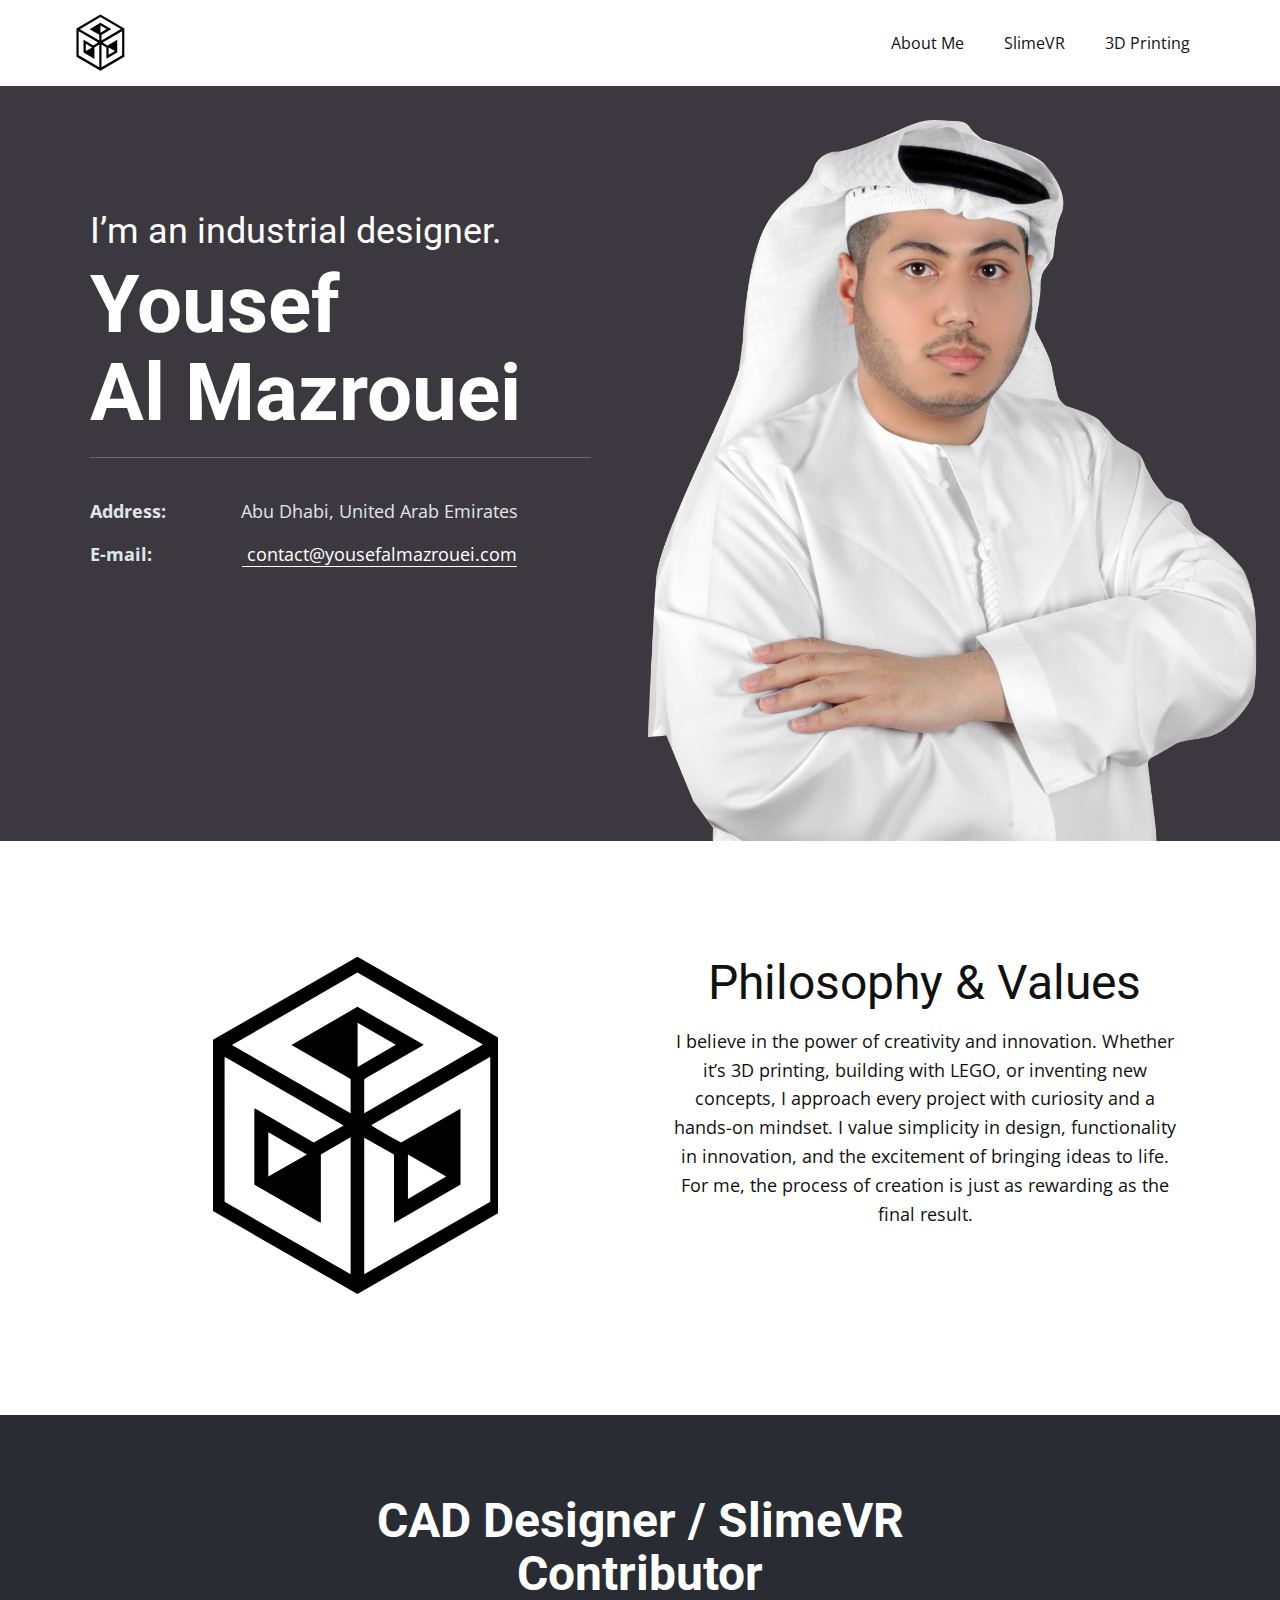
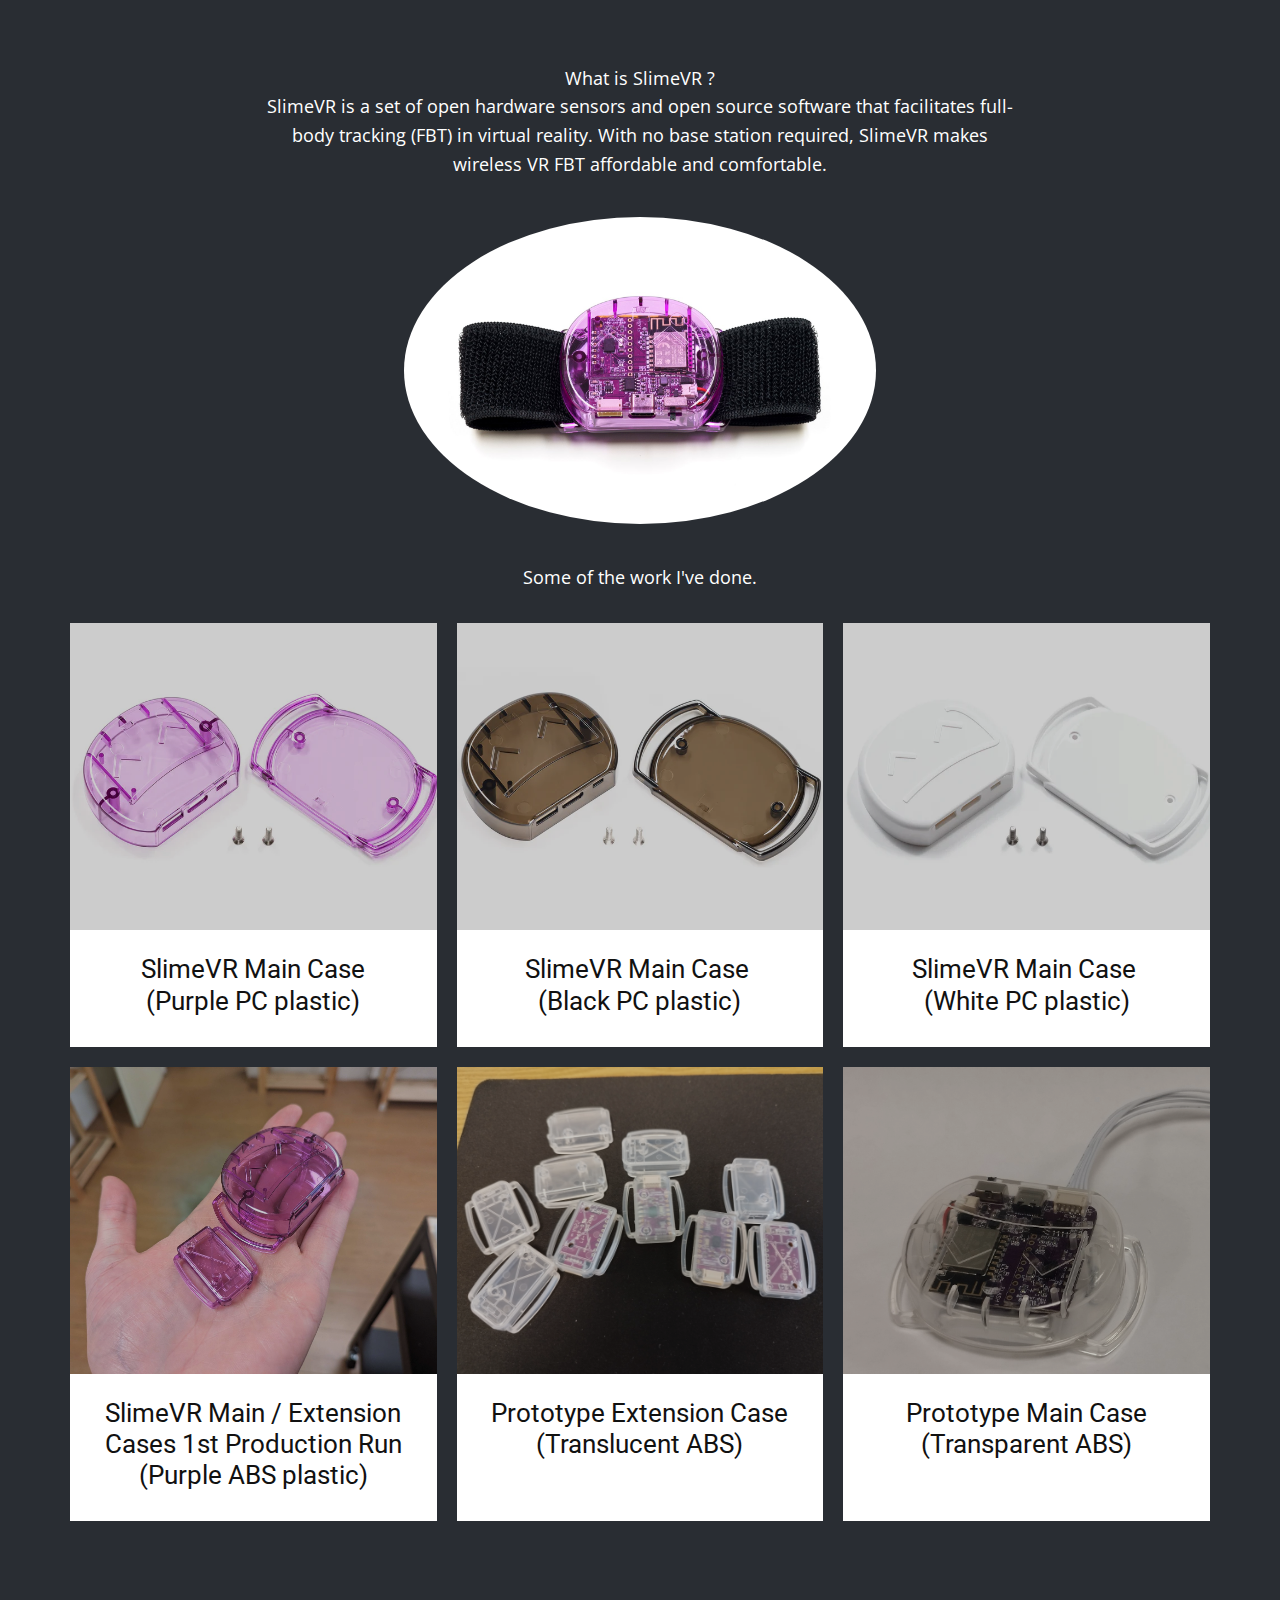
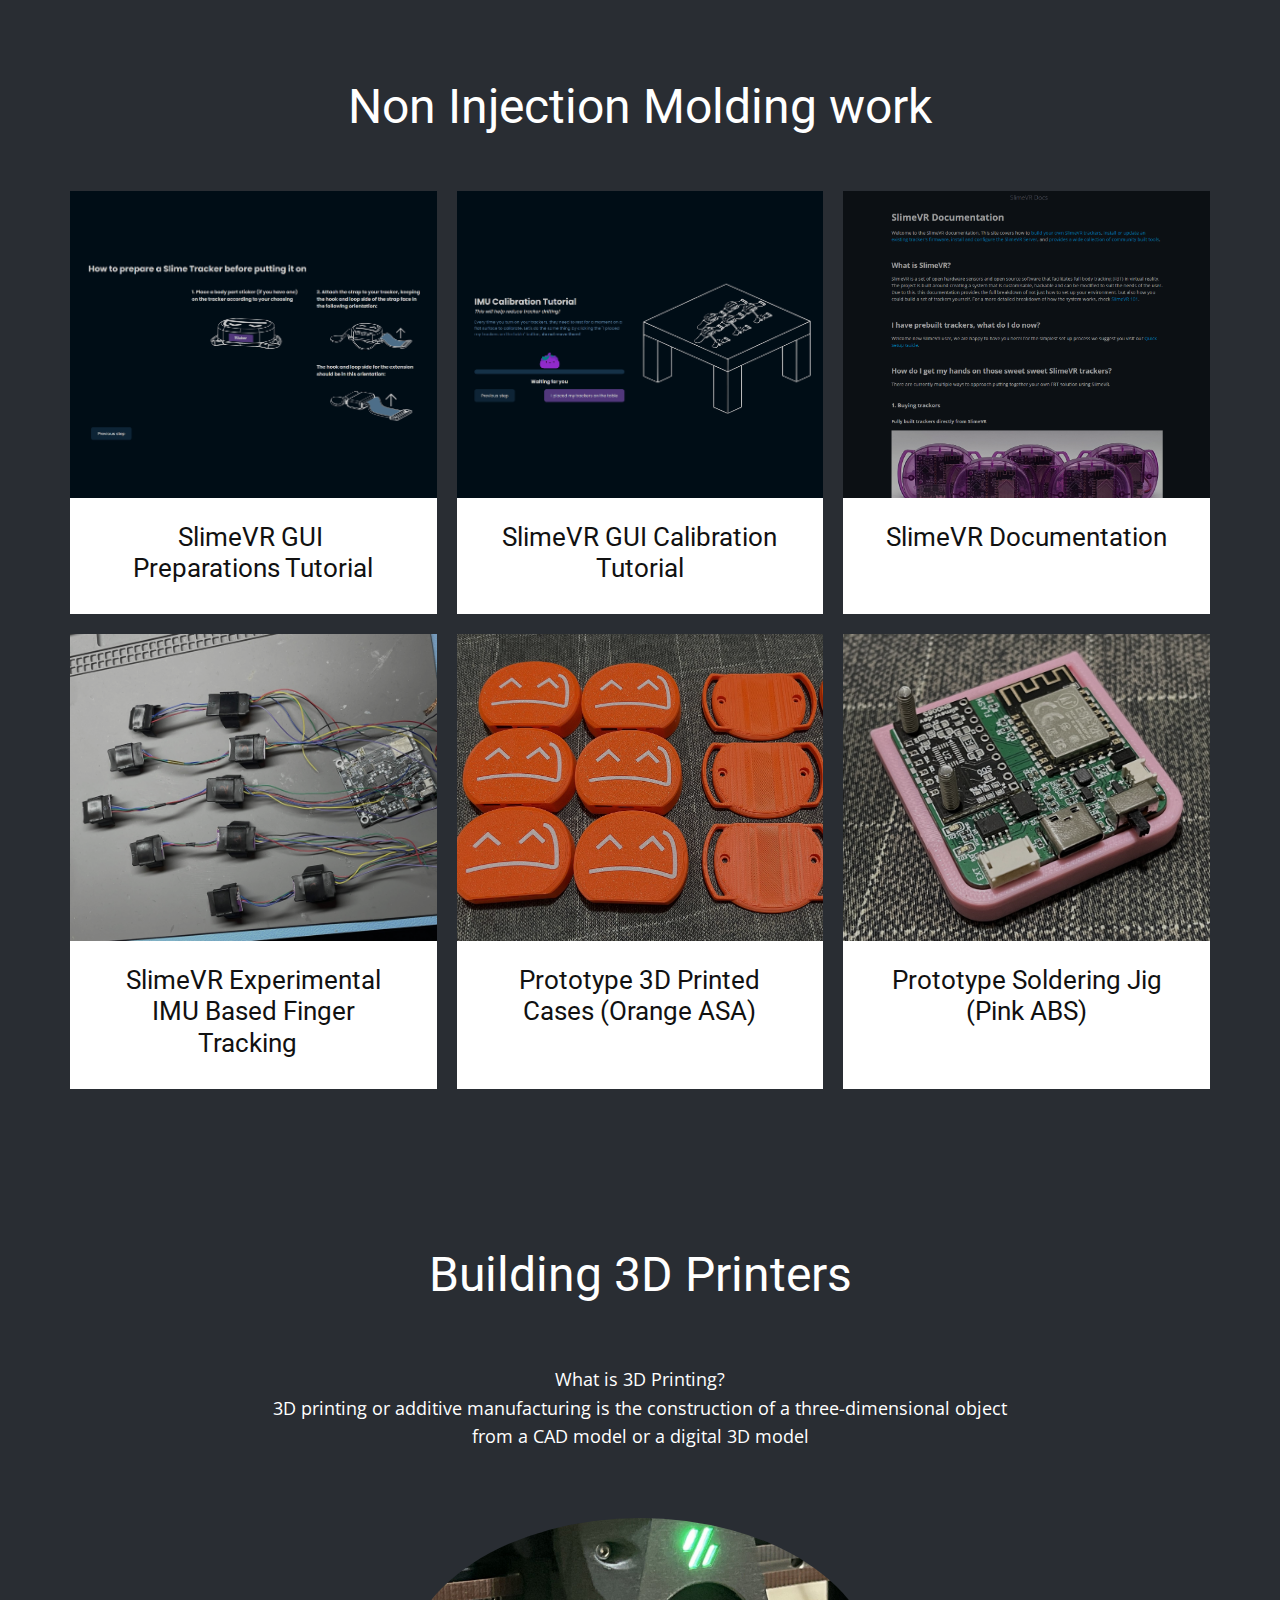
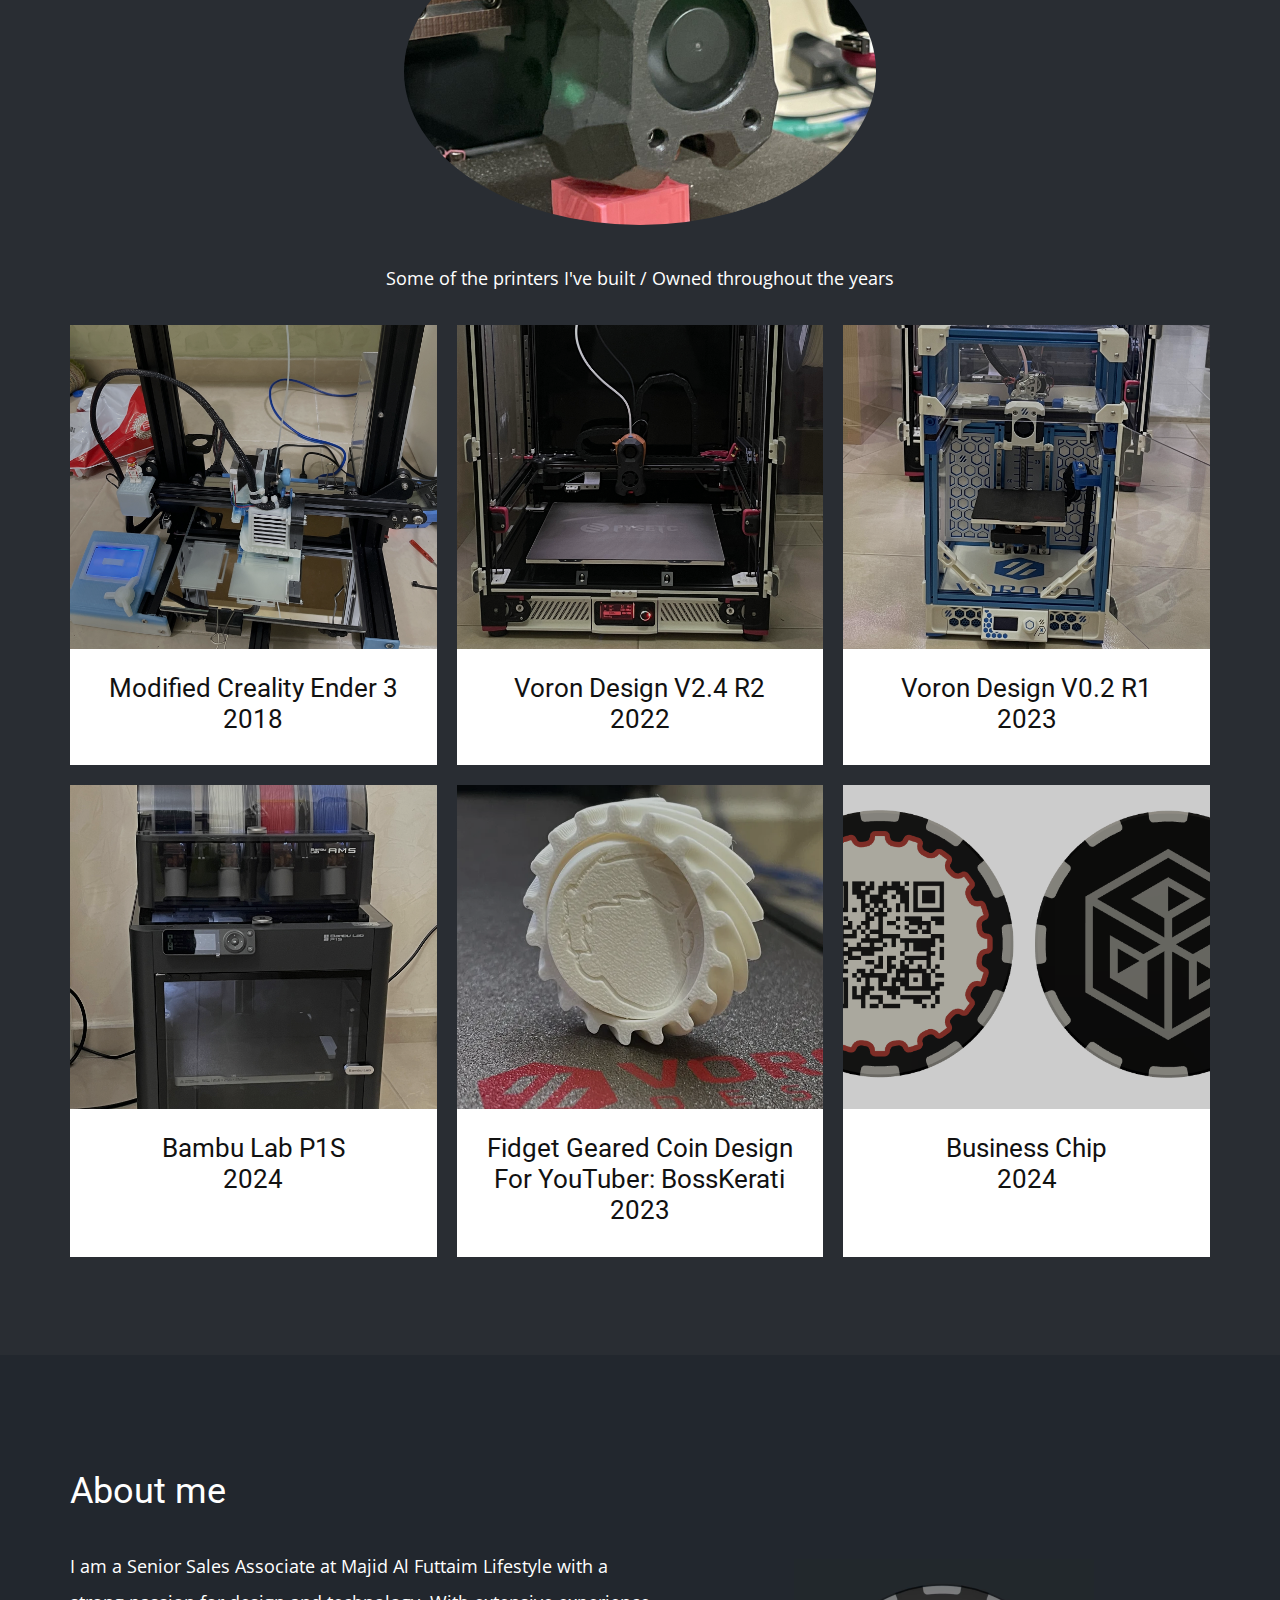
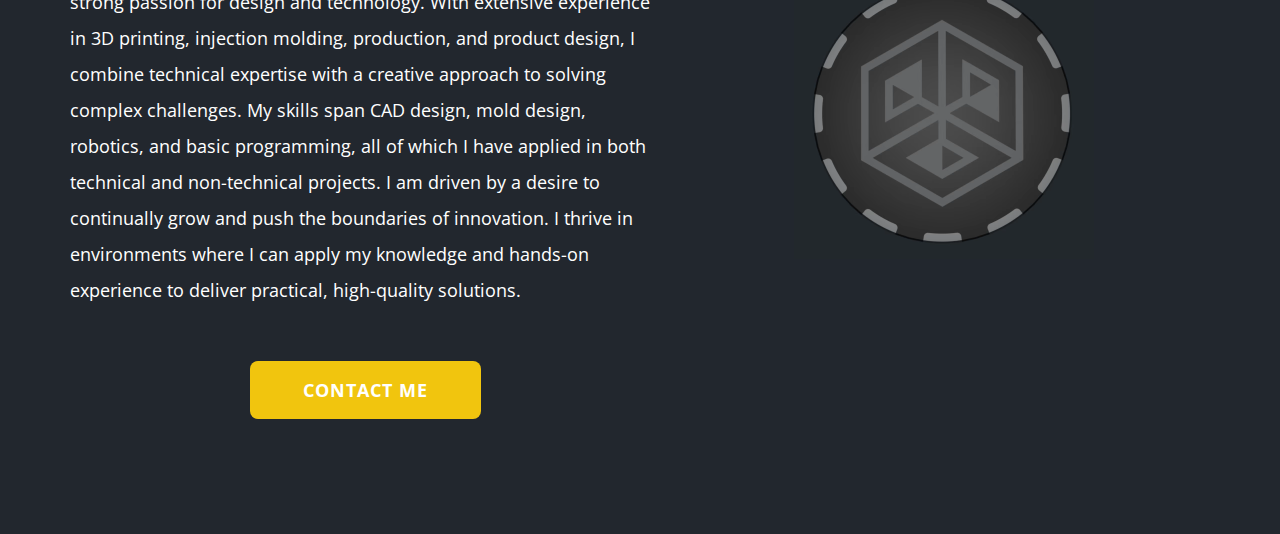
==== commit 69796b6f: "cxc" ====
--- a/index.html
+++ b/index.html
@@ -60,26 +60,28 @@
         </nav>
       </div></header>
     <section class="u-clearfix u-image u-valign-bottom-xs u-section-1" id="carousel_1238" data-image-width="1980" data-image-height="1320">
-      <div class="data-layout-selected u-clearfix u-expanded-width-xs u-layout-wrap u-layout-wrap-1">
-        <div class="u-gutter-0 u-layout" style="">
-          <div class="u-layout-row" style="">
-            <div class="u-align-left u-container-align-left u-container-style u-layout-cell u-size-24-lg u-size-24-xl u-size-60-md u-size-60-sm u-size-60-xs u-layout-cell-1">
-              <div class="u-container-layout u-container-layout-1">
-                <h3 class="u-align-left u-text u-text-body-alt-color u-text-1"> I’m an industrial designer.</h3>
-                <h2 class="u-align-left u-text u-text-body-alt-color u-text-2">Yousef&nbsp;<br>Al Mazrouei
-                </h2>
-                <div class="u-align-left u-border-1 u-border-palette-5-light-1 u-line u-line-horizontal u-opacity u-opacity-30 u-line-1"></div>
-                <p class="u-align-left u-text u-text-palette-5-light-2 u-text-3">Address:&nbsp; &nbsp; &nbsp; &nbsp; &nbsp; &nbsp; &nbsp; &nbsp;<span style="font-weight: 400;">Abu Dhabi, United Arab Emirates</span>
-                  <br>E-mail:&nbsp; &nbsp; &nbsp; &nbsp; &nbsp; &nbsp; &nbsp; &nbsp; &nbsp;<span style="font-weight: 400;">
-                    <a href="#" class="u-active-none u-border-1 u-border-active-palette-5-light-2 u-border-hover-palette-5-light-2 u-border-no-left u-border-no-right u-border-no-top u-border-white u-bottom-left-radius-0 u-bottom-right-radius-0 u-btn u-button-link u-button-style u-hover-none u-none u-radius-0 u-text-active-palette-5-light-2 u-text-body-alt-color u-text-hover-palette-5-light-2 u-top-left-radius-0 u-top-right-radius-0 u-btn-1">&nbsp;contact@yousefalmazrouei.com</a>
-                  </span>
-                  <span style="font-size: 1.25rem;"></span>
-                  <br>&nbsp; &nbsp; &nbsp; &nbsp;&nbsp;<span style="font-weight: 400;">&nbsp; &nbsp; </span>
-                </p>
-              </div>
-            </div>
-            <div class="u-container-align-center u-container-style u-image u-layout-cell u-size-36-lg u-size-36-xl u-size-60-md u-size-60-sm u-size-60-xs u-image-1" data-image-width="1368" data-image-height="1336">
-              <div class="u-container-layout u-container-layout-2"></div>
+      <div class="u-clearfix u-sheet u-sheet-1">
+        <div class="data-layout-selected u-clearfix u-expanded-width-xs u-layout-wrap u-layout-wrap-1">
+          <div class="u-gutter-0 u-layout" style="">
+            <div class="u-layout-row" style="">
+              <div class="u-align-left u-container-align-left u-container-style u-layout-cell u-size-26-lg u-size-26-xl u-size-60-md u-size-60-sm u-size-60-xs u-layout-cell-1">
+                <div class="u-container-layout u-container-layout-1">
+                  <h3 class="u-align-left u-text u-text-body-alt-color u-text-1"> I’m an industrial designer.</h3>
+                  <h2 class="u-align-left u-text u-text-body-alt-color u-text-2">Yousef&nbsp;<br>Al Mazrouei
+                  </h2>
+                  <div class="u-align-left u-border-1 u-border-palette-5-light-1 u-line u-line-horizontal u-opacity u-opacity-30 u-line-1"></div>
+                  <p class="u-align-left u-text u-text-palette-5-light-2 u-text-3">Address:&nbsp; &nbsp; &nbsp; &nbsp; &nbsp; &nbsp; &nbsp; &nbsp;<span style="font-weight: 400;">Abu Dhabi, United Arab Emirates</span>
+                    <br>E-mail:&nbsp; &nbsp; &nbsp; &nbsp; &nbsp; &nbsp; &nbsp; &nbsp; &nbsp;<span style="font-weight: 400;">
+                      <a href="#" class="u-active-none u-border-1 u-border-active-palette-5-light-2 u-border-hover-palette-5-light-2 u-border-no-left u-border-no-right u-border-no-top u-border-white u-bottom-left-radius-0 u-bottom-right-radius-0 u-btn u-button-link u-button-style u-hover-none u-none u-radius-0 u-text-active-palette-5-light-2 u-text-body-alt-color u-text-hover-palette-5-light-2 u-top-left-radius-0 u-top-right-radius-0 u-btn-1">&nbsp;contact@yousefalmazrouei.com</a>
+                    </span>
+                    <span style="font-size: 1.25rem;"></span>
+                    <br>&nbsp; &nbsp; &nbsp; &nbsp;&nbsp;<span style="font-weight: 400;">&nbsp; &nbsp; </span>
+                  </p>
+                </div>
+              </div>
+              <div class="u-container-align-center u-container-style u-image u-layout-cell u-size-34-lg u-size-34-xl u-size-60-md u-size-60-sm u-size-60-xs u-image-1" data-image-width="1368" data-image-height="1336">
+                <div class="u-container-layout u-container-layout-2"></div>
+              </div>
             </div>
           </div>
         </div>
@@ -292,6 +294,6 @@
     
     
     
-    
+  
   
 </body></html>--- a/index.css
+++ b/index.css
@@ -3,9 +3,13 @@
   background-position: 50% 50%;
 }
 
+.u-section-1 .u-sheet-1 {
+  min-height: 755px;
+}
+
 .u-section-1 .u-layout-wrap-1 {
-  width: calc(((100% - 1140px) / 2) + 1140px);
-  margin: 0 0 0 auto;
+  width: 1239px;
+  margin: 0 -99px 0 auto;
 }
 
 .u-section-1 .u-layout-cell-1 {
@@ -27,7 +31,7 @@
 }
 
 .u-section-1 .u-line-1 {
-  width: 420px;
+  width: 501px;
   transform-origin: left center;
   margin: 20px auto 0 0;
 }
@@ -45,9 +49,11 @@
 }
 
 .u-section-1 .u-image-1 {
-  min-height: 723px;
+  min-height: 755px;
   background-image: url("images/000copy.png");
   background-position: 50% 50%;
+  background-repeat: no-repeat;
+  background-size: cover;
 }
 
 .u-section-1 .u-container-layout-2 {
@@ -55,14 +61,19 @@
 }
 
 @media (max-width: 1199px) {
+  .u-section-1 .u-sheet-1 {
+    min-height: 441px;
+  }
+
   .u-section-1 .u-layout-wrap-1 {
     width: calc(((100% - 940px) / 2) + 940px);
+    margin-right: 0;
   }
 
   .u-section-1 .u-layout-cell-1 {
-    min-height: 623px;
     --animation-custom_in-translate_x: -100px;
     --animation-custom_in-scale: 1;
+    min-height: 573px;
   }
 
   .u-section-1 .u-text-2 {
@@ -84,16 +95,20 @@
   }
 
   .u-section-1 .u-image-1 {
-    min-height: 596px;
     --animation-custom_in-translate_x: 300px;
     --animation-custom_in-translate_y: 0px;
     --animation-custom_in-opacity: 0;
     --animation-custom_in-rotate: 0deg;
     --animation-custom_in-scale: 1;
+    min-height: 573px;
   }
 }
 
 @media (max-width: 991px) {
+  .u-section-1 .u-sheet-1 {
+    min-height: 743px;
+  }
+
   .u-section-1 .u-layout-wrap-1 {
     width: calc(((100% - 720px) / 2) + 720px);
   }
@@ -113,11 +128,15 @@
   }
 
   .u-section-1 .u-image-1 {
-    min-height: 706px;
+    min-height: 775px;
   }
 }
 
 @media (max-width: 767px) {
+  .u-section-1 .u-sheet-1 {
+    min-height: 549px;
+  }
+
   .u-section-1 .u-layout-wrap-1 {
     width: calc(((100% - 540px) / 2) + 540px);
   }
@@ -129,7 +148,7 @@
   }
 
   .u-section-1 .u-image-1 {
-    min-height: 604px;
+    min-height: 581px;
   }
 
   .u-section-1 .u-container-layout-2 {
@@ -139,19 +158,14 @@
 }
 
 @media (max-width: 575px) {
-   .u-section-1 {
-    min-height: 806px;
+  .u-section-1 .u-sheet-1 {
+    min-height: 334px;
   }
 
   .u-section-1 .u-layout-wrap-1 {
-    margin-top: -135px;
     margin-right: initial;
     margin-left: initial;
     width: auto;
-  }
-
-  .u-section-1 .u-layout-cell-1 {
-    min-height: 561px;
   }
 
   .u-section-1 .u-container-layout-1 {
@@ -168,7 +182,7 @@
   }
 
   .u-section-1 .u-image-1 {
-    min-height: 380px;
+    min-height: 366px;
   }
 }.u-section-2 .u-sheet-1 {
   min-height: 520px;
